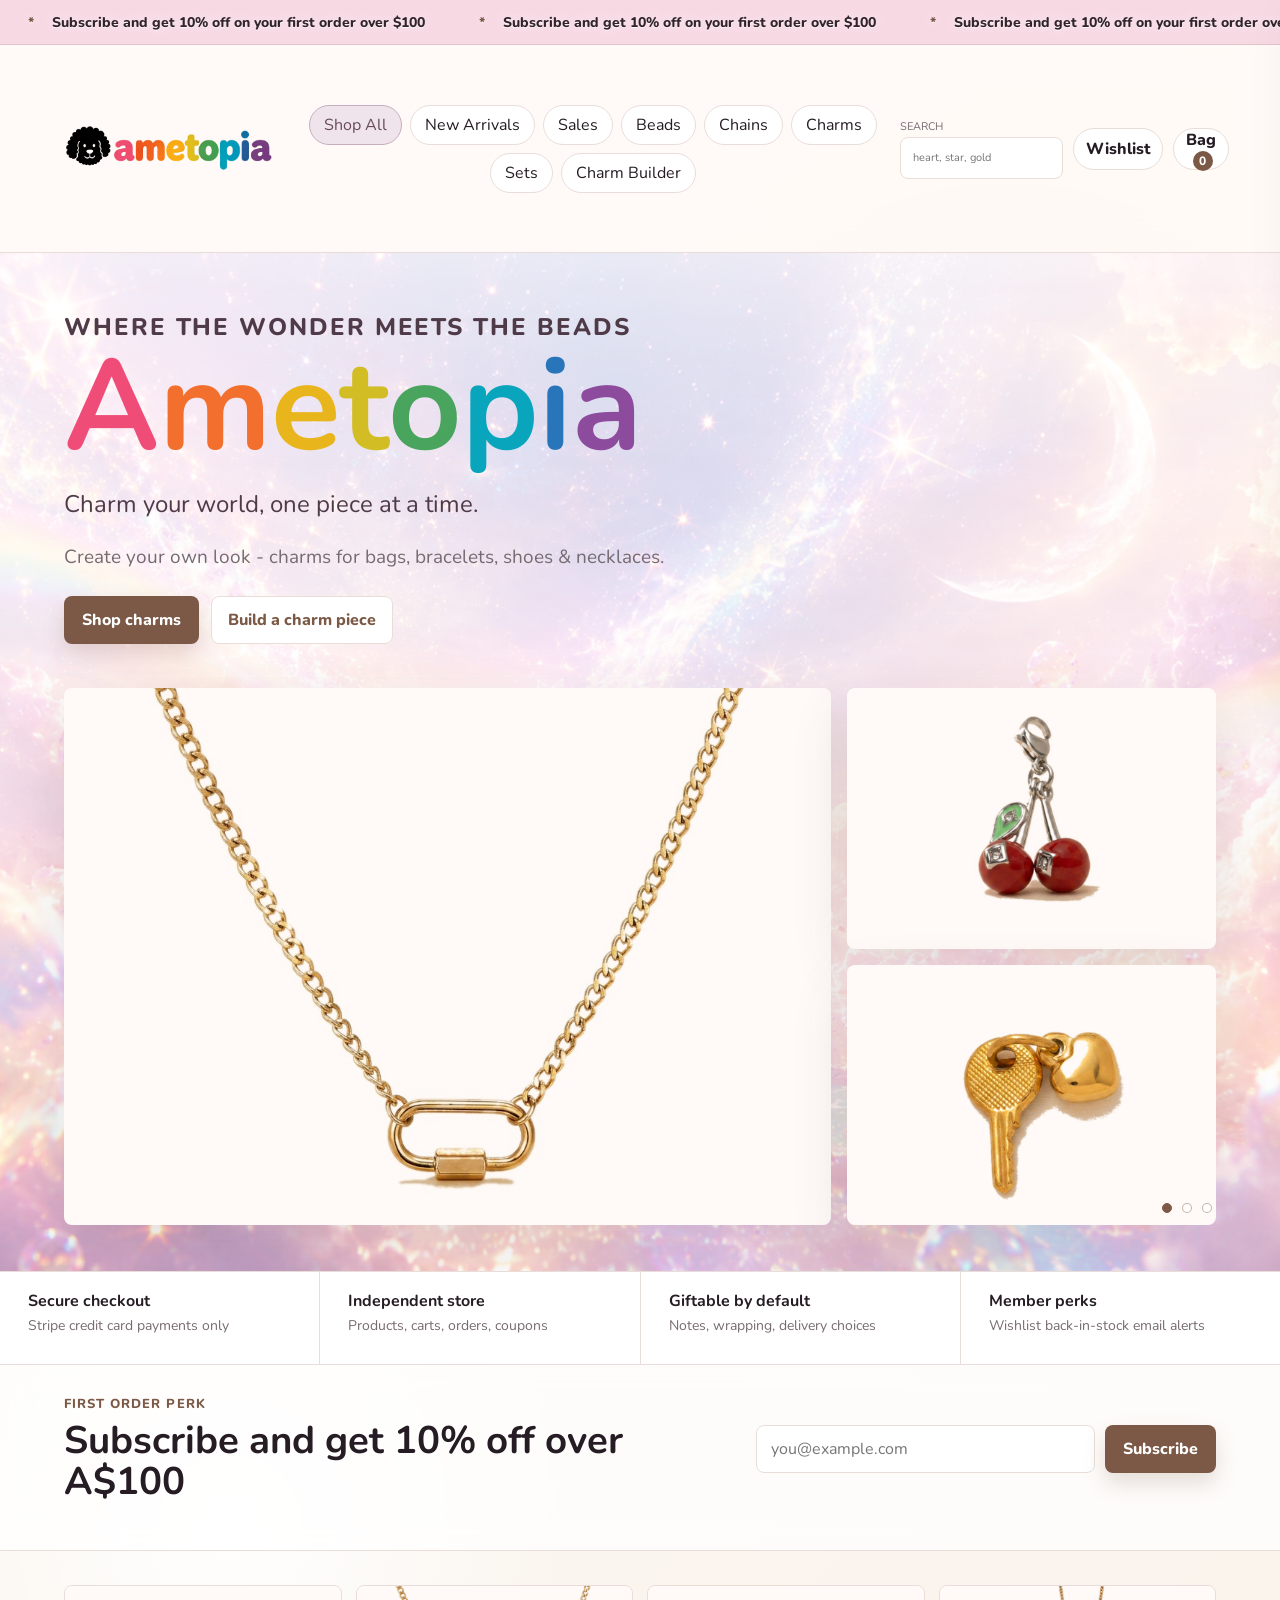
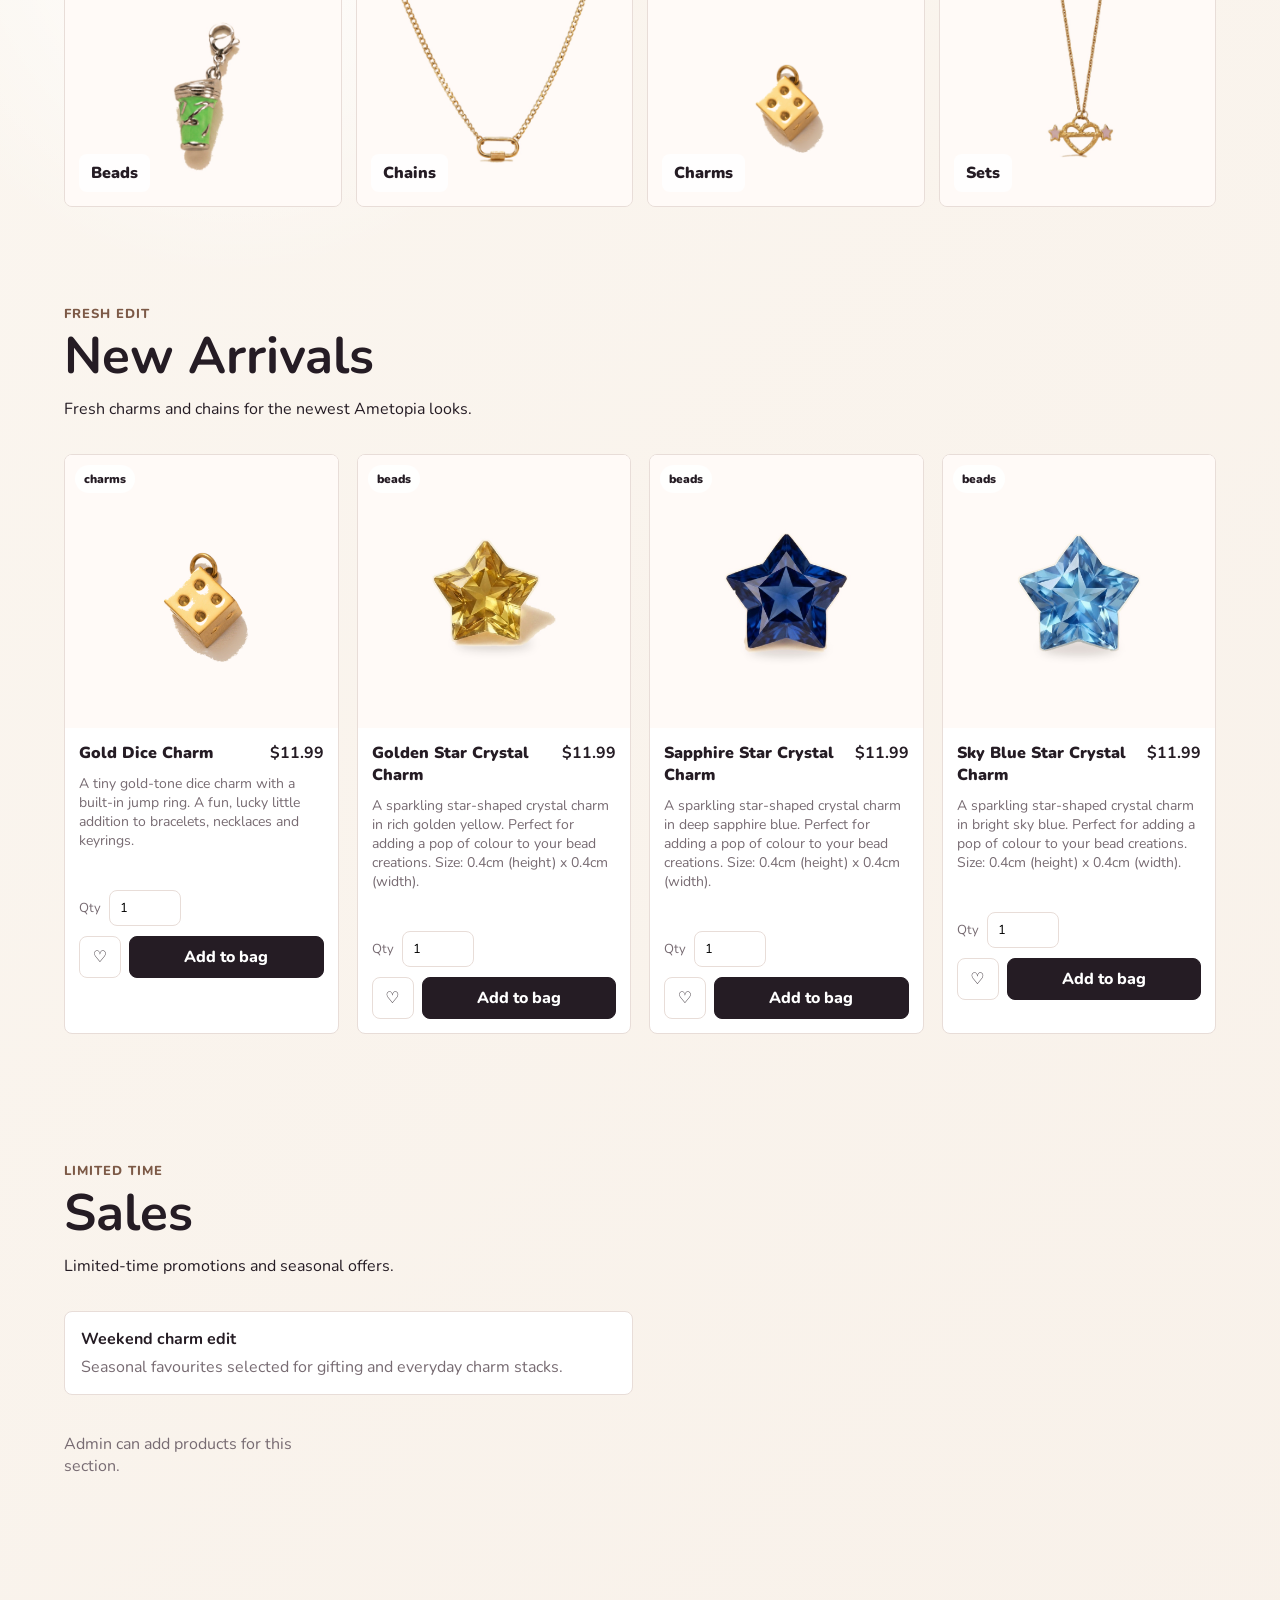
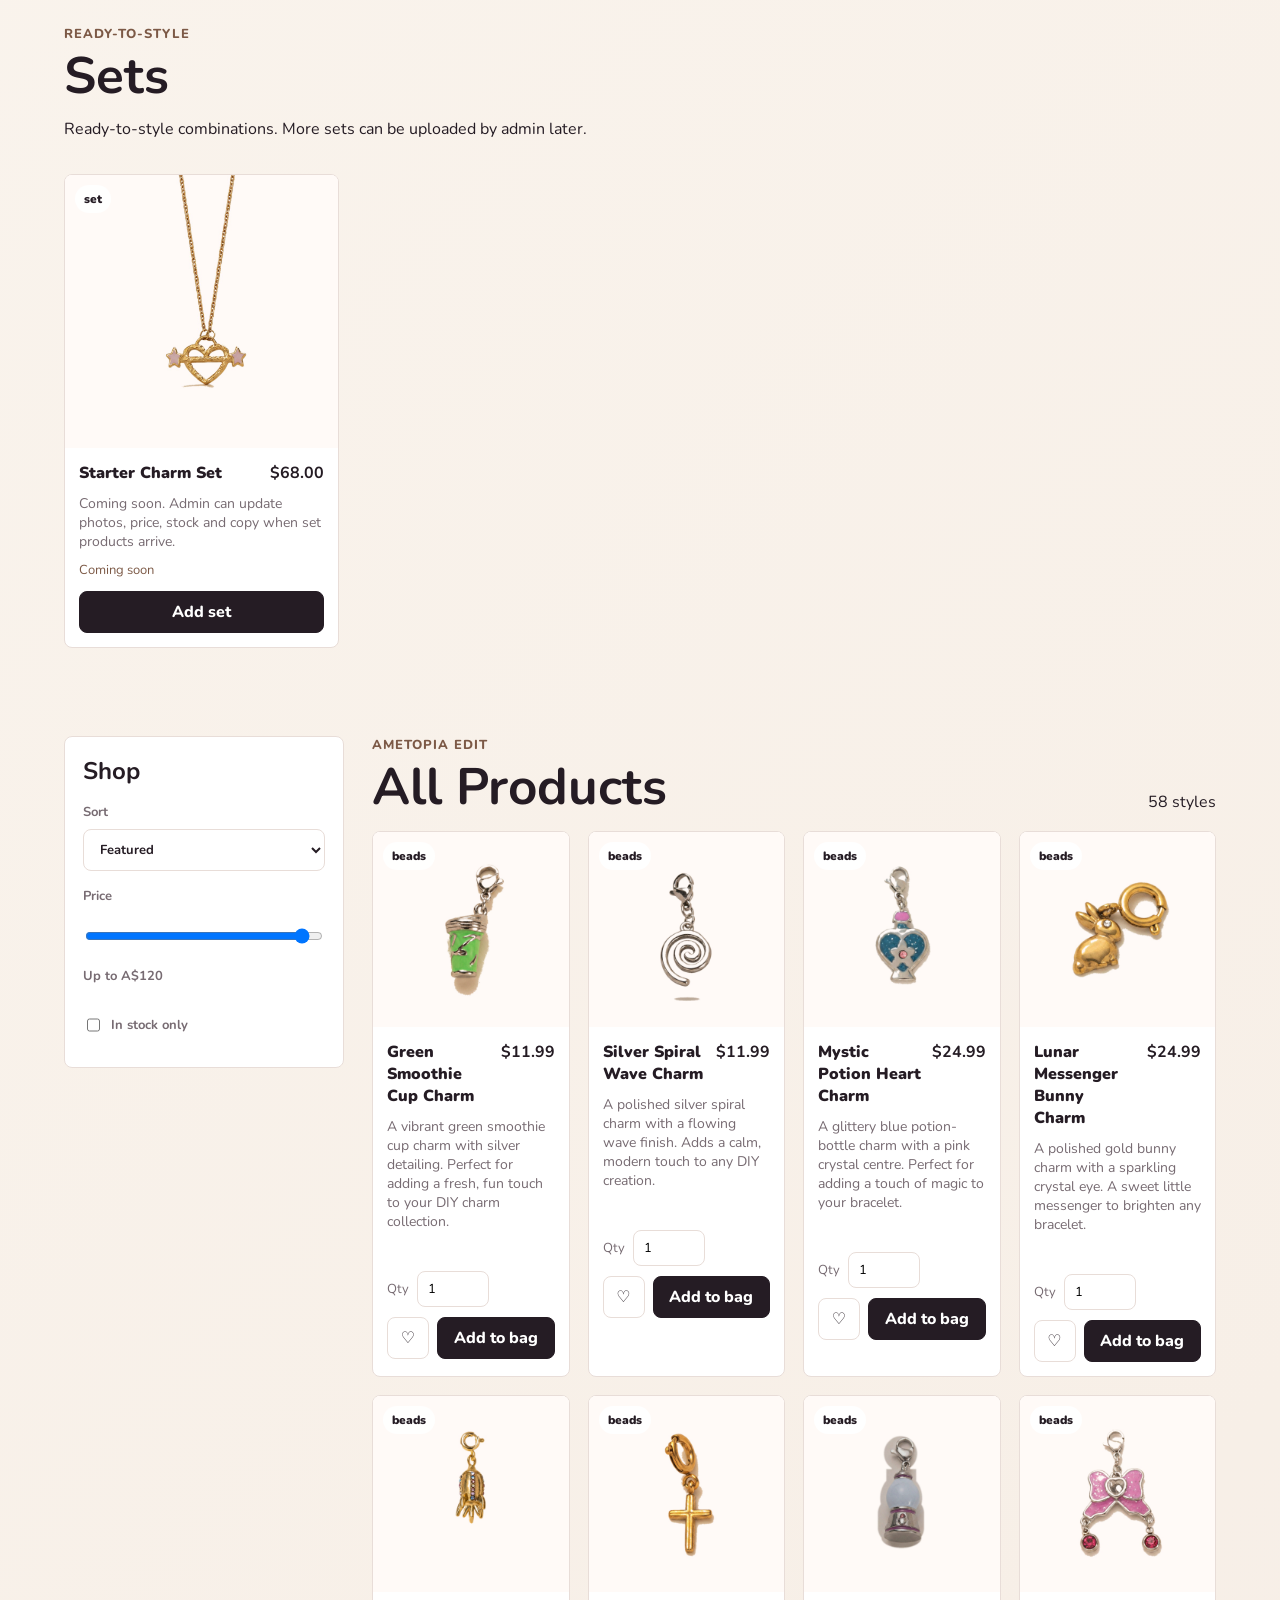
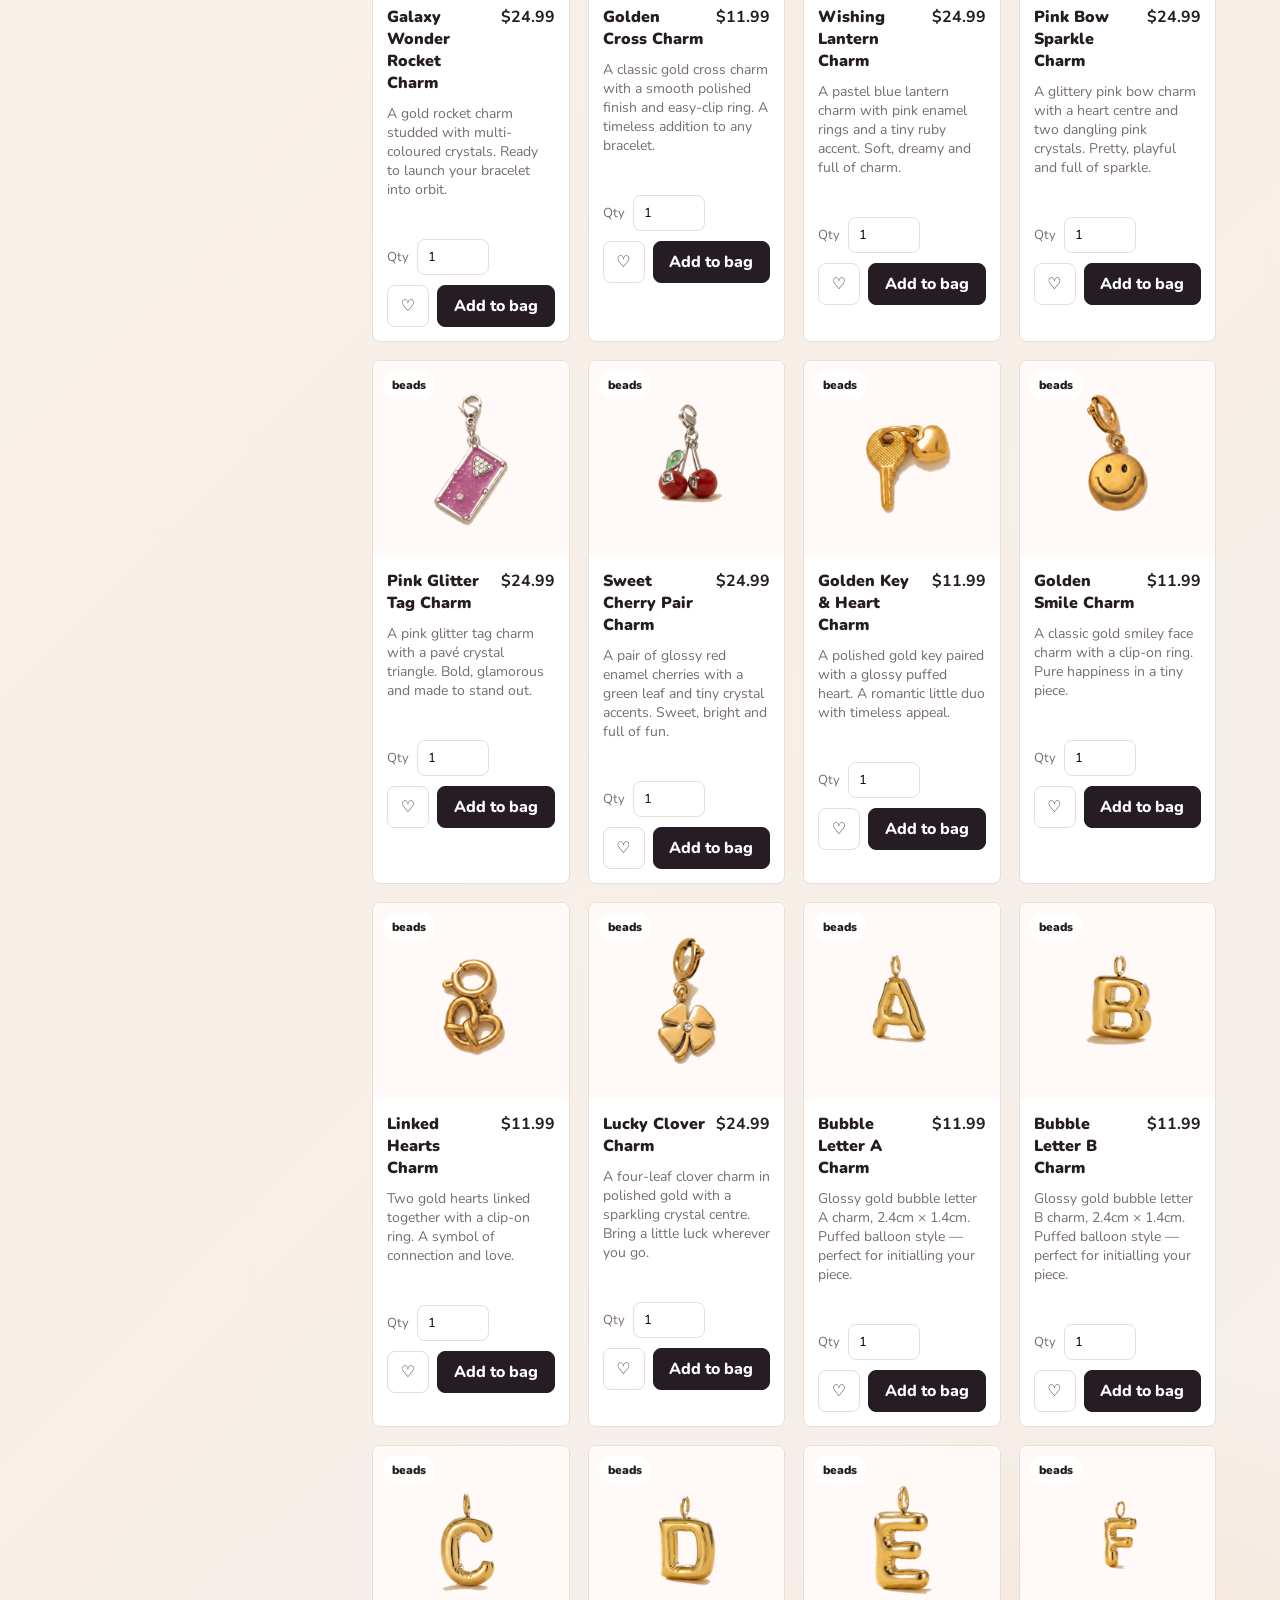
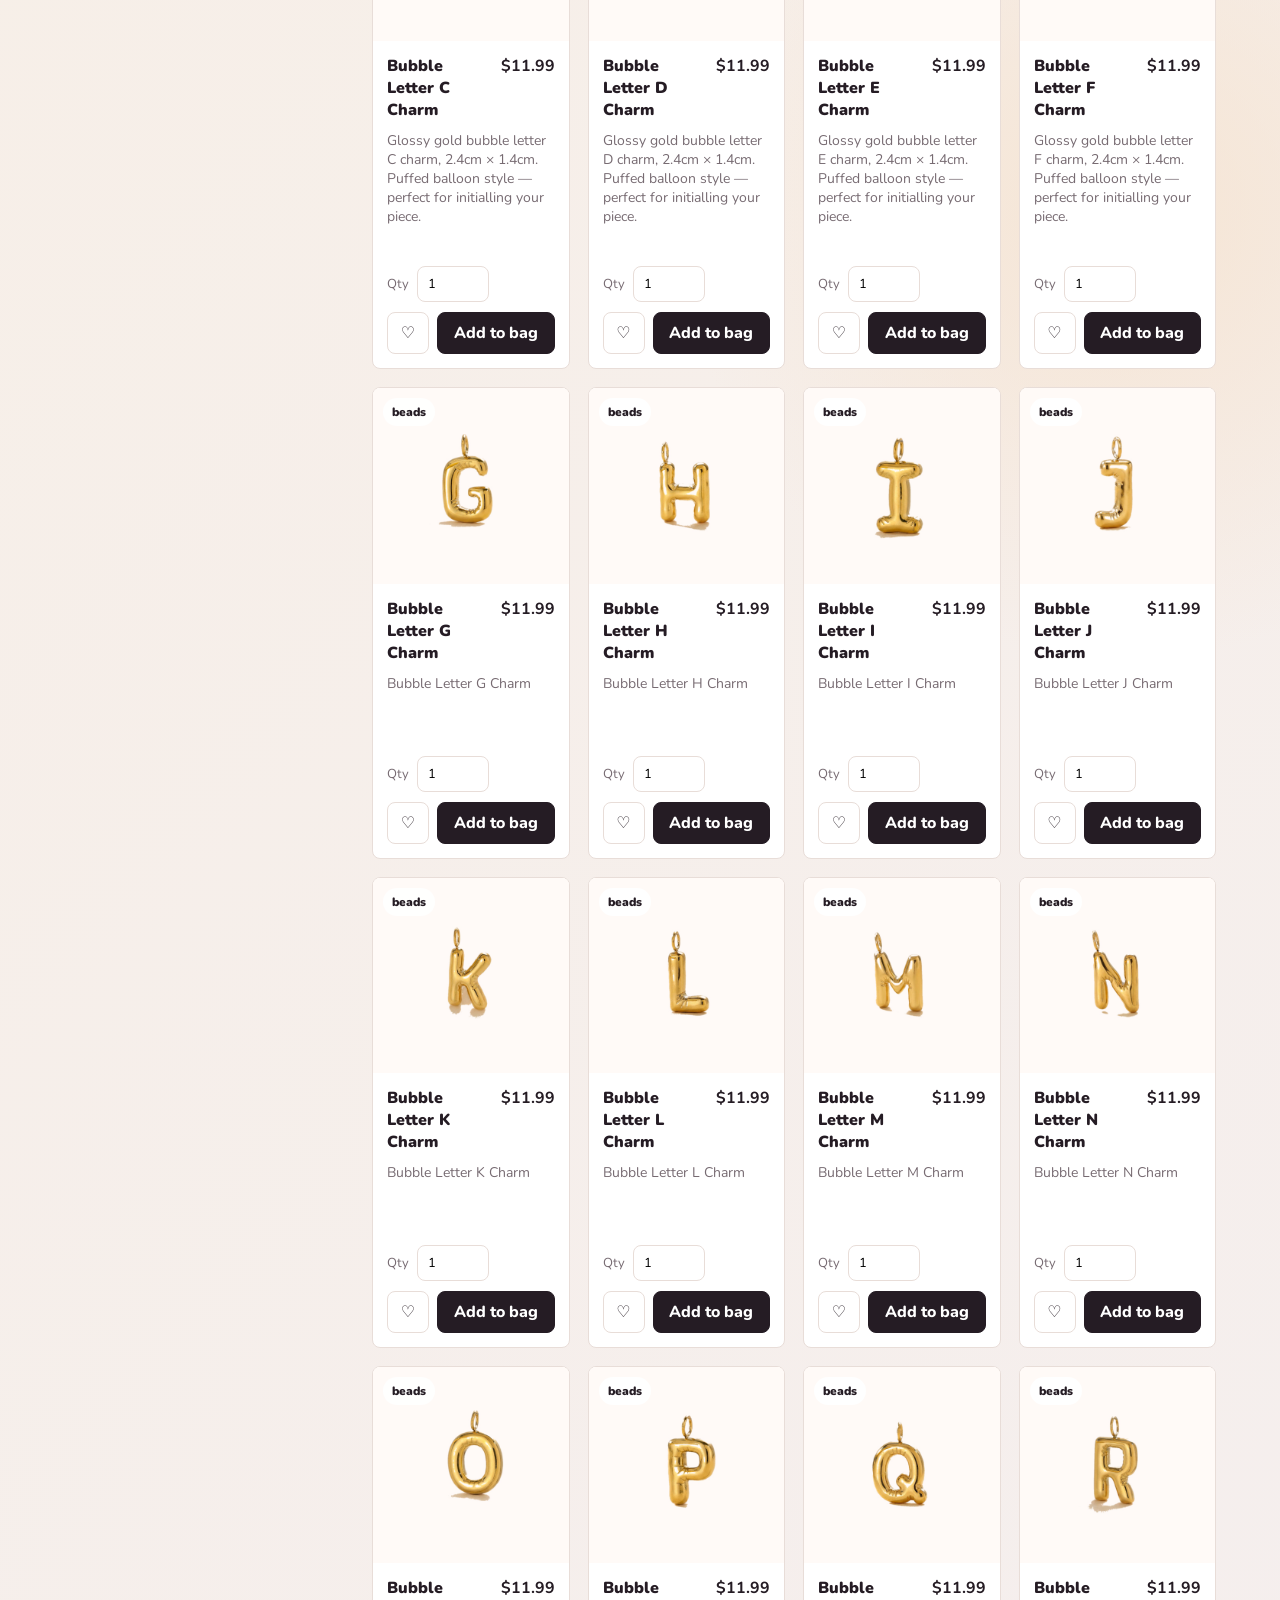
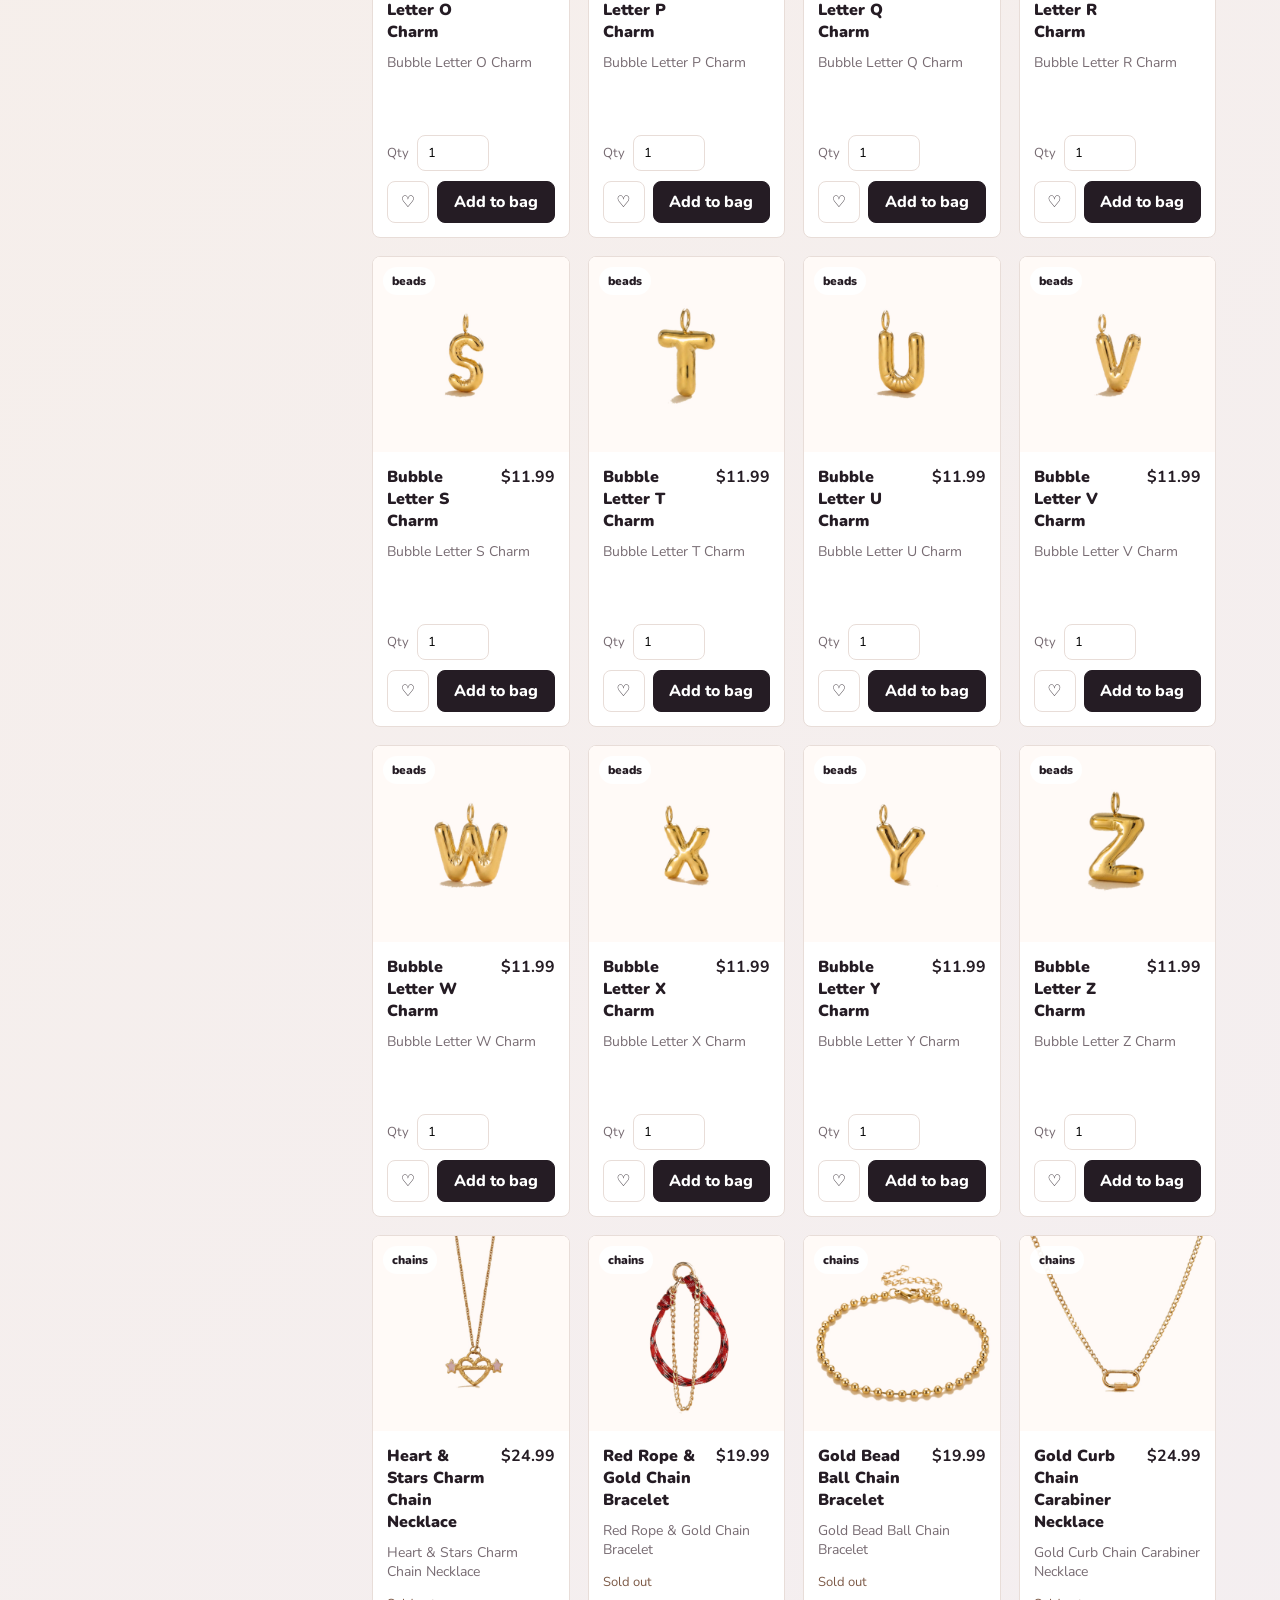
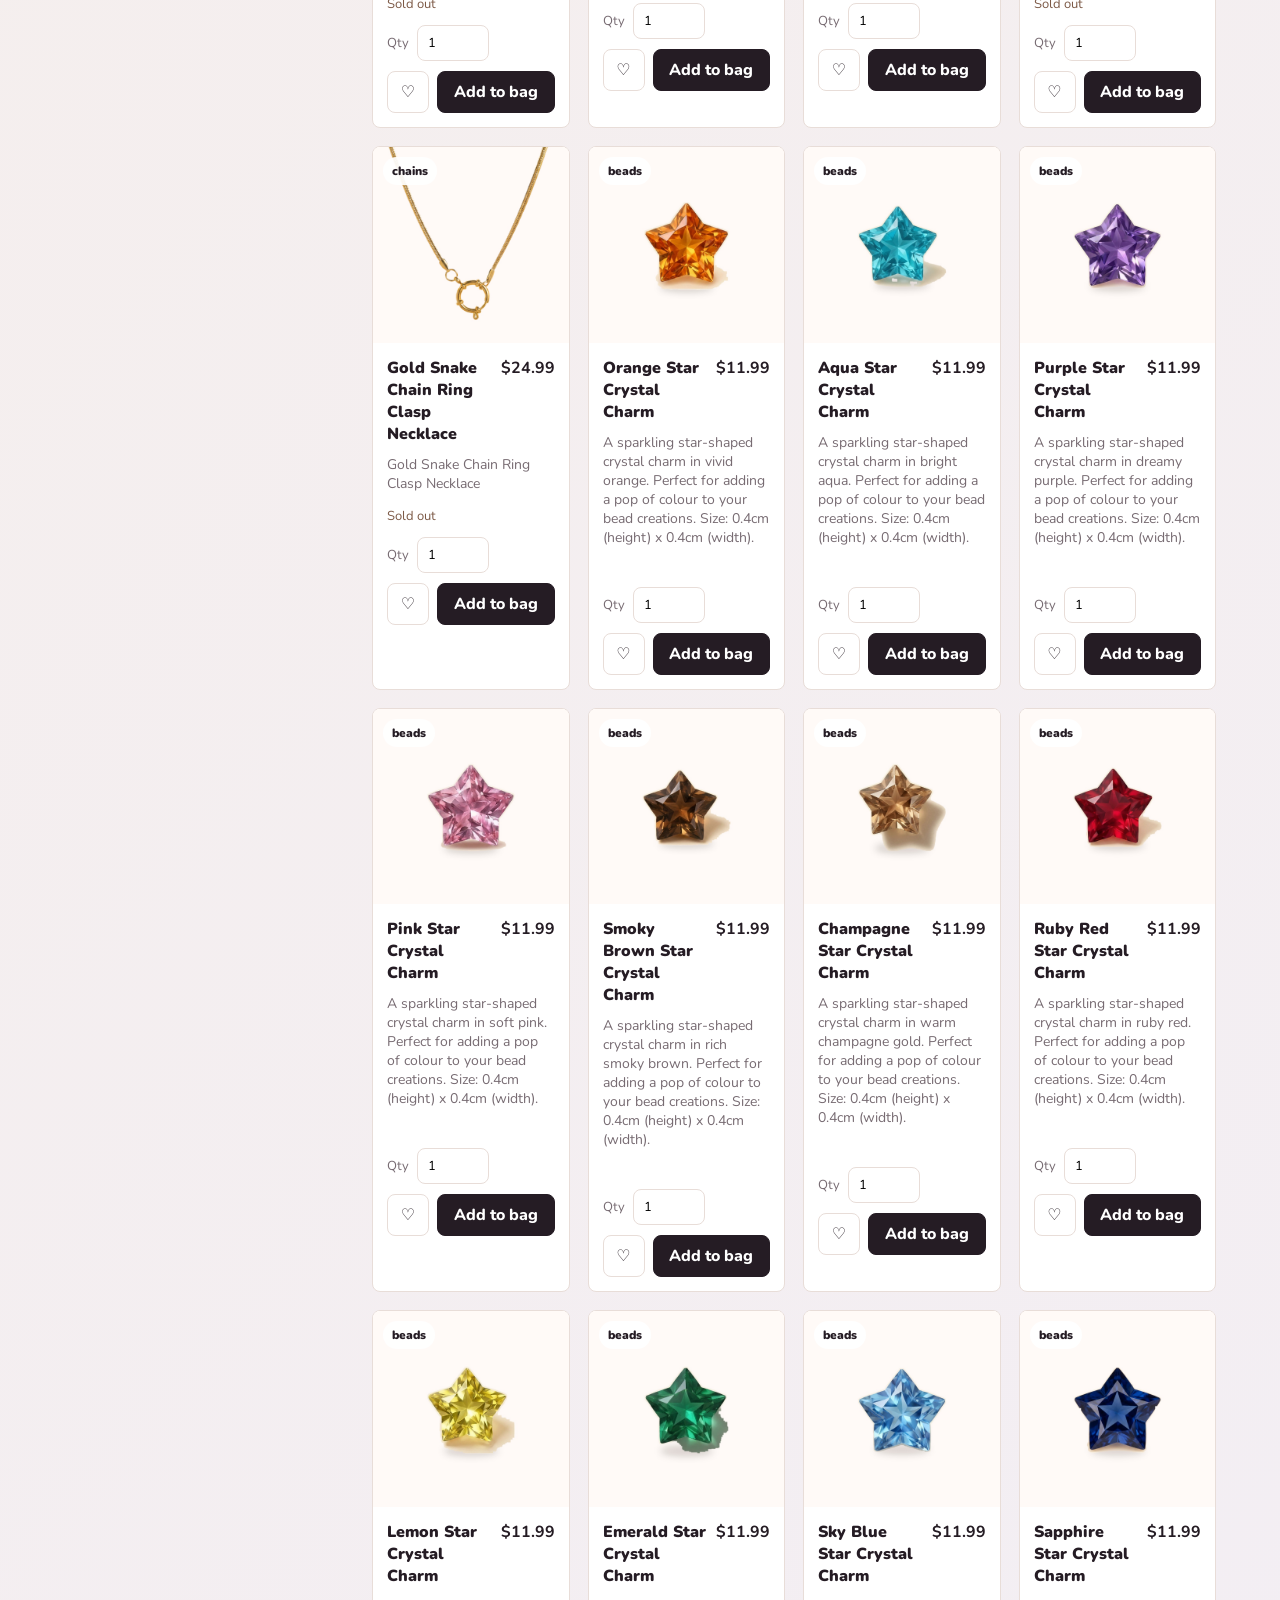
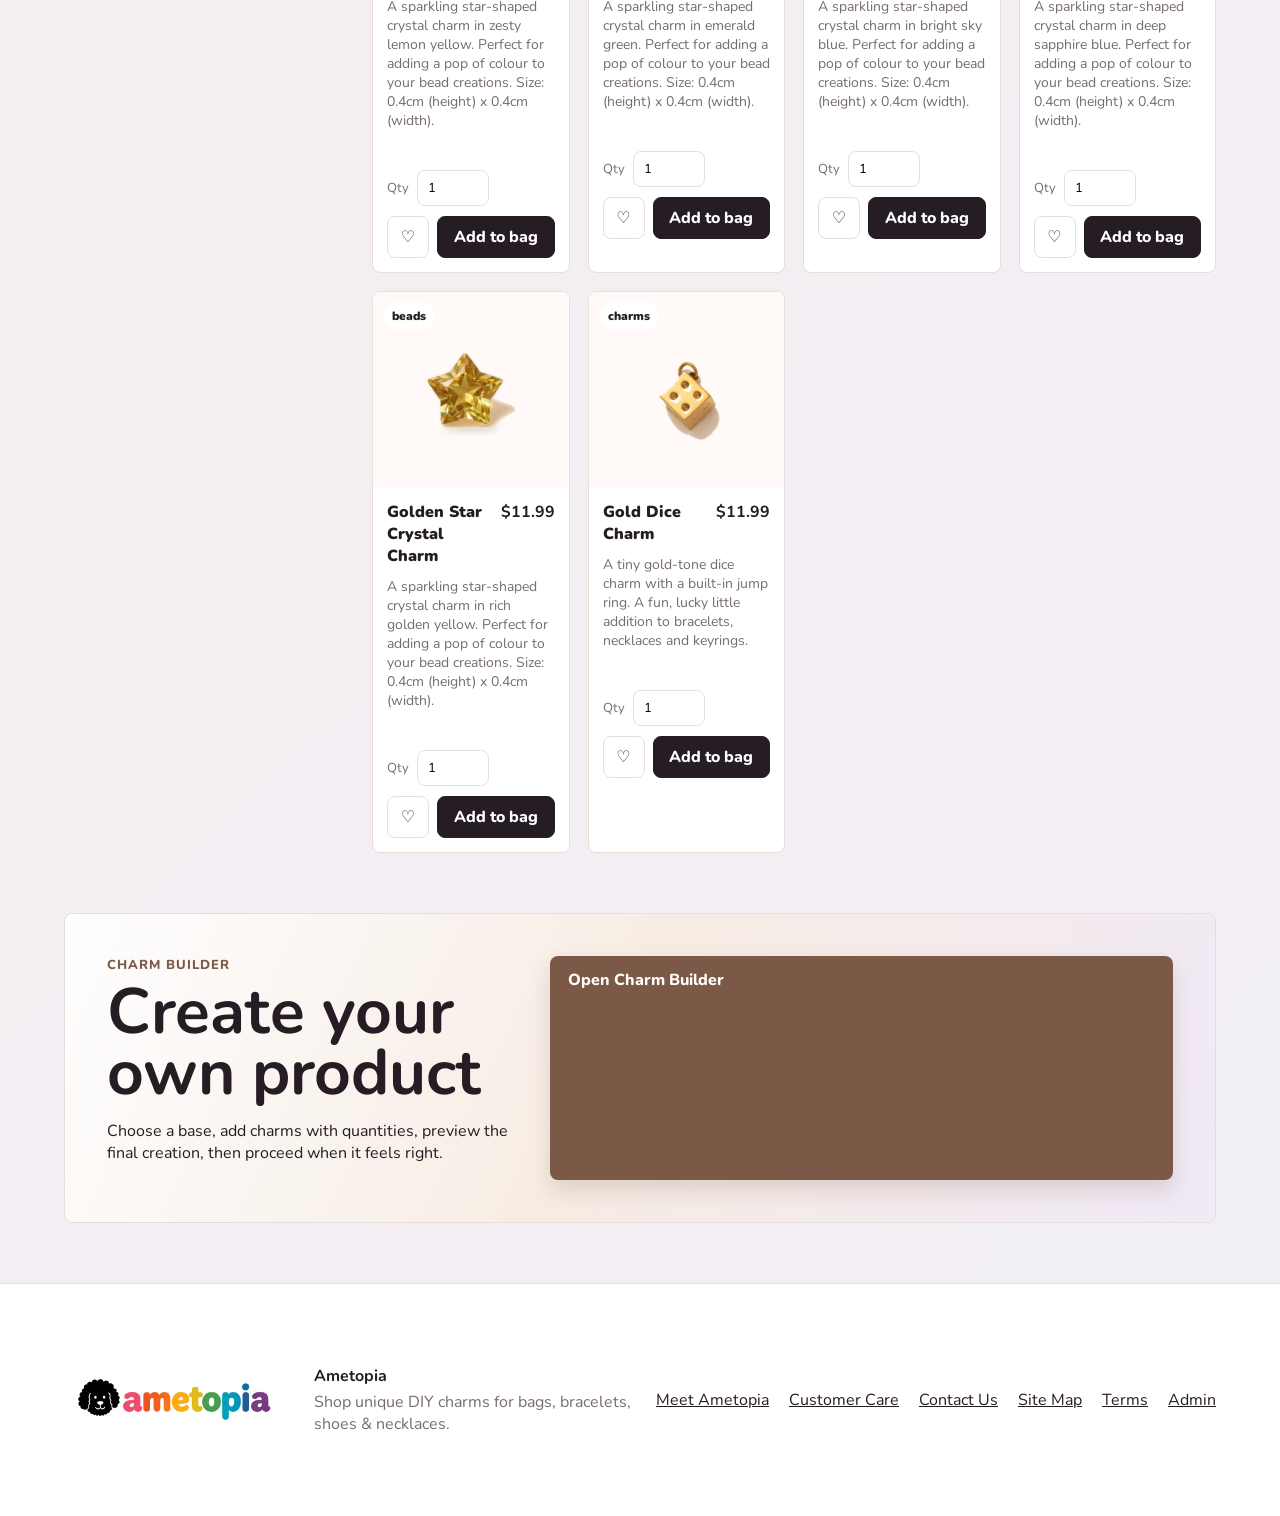
==== index.html @ 1df67c60 "Build Ametopia storefront" ====
<!doctype html>
<html lang="en">
  <head>
    <meta charset="utf-8">
    <meta name="viewport" content="width=device-width, initial-scale=1">
    <title>Ametopia | DIY Charms for Bags, Bracelets, Shoes & Necklaces</title>
    <meta name="description" content="Shop unique DIY charms for bags, bracelets, shoes & necklaces. Personalize your accessories with Ametopia's curated charm collection.">
    <link rel="stylesheet" href="styles.css">
  </head>
  <body>
    <div class="announcement" aria-label="Ametopia announcements">
      <div class="announcement-track">
        <span>Subscribe and get 10% off on your first order over $100</span>
        <span>Subscribe and get 10% off on your first order over $100</span>
        <span>Subscribe and get 10% off on your first order over $100</span>
        <span>Subscribe and get 10% off on your first order over $100</span>
      </div>
    </div>

    <header class="site-header">
      <a class="brand" href="#home" aria-label="Ametopia home">
        <img src="assets/ametopia-logo.png" alt="Ametopia">
      </a>
      <nav class="nav" aria-label="Main navigation">
        <button data-filter="all">Shop All</button>
        <a href="#newArrivalsSection">New Arrivals</a>
        <a href="#salesSection">Sales</a>
        <button data-filter="Beads">Beads</button>
        <button data-filter="Chains">Chains</button>
        <button data-filter="Charms">Charms</button>
        <a href="#setsSection">Sets</a>
        <a href="builder.html">Charm Builder</a>
      </nav>
      <div class="header-actions">
        <label class="search">
          <span>Search</span>
          <input id="searchInput" type="search" placeholder="heart, star, gold">
        </label>
        <button class="icon-button" id="accountButton" aria-label="Account">Wishlist</button>
        <button class="icon-button" id="cartButton" aria-label="Cart">Bag <span id="cartCount">0</span></button>
      </div>
    </header>

    <main id="home">
      <section class="hero">
        <div class="hero-copy">
          <p class="kicker">WHERE THE WONDER MEETS THE BEADS</p>
          <h1 class="rainbow-word" aria-label="Ametopia">
            <span>A</span><span>m</span><span>e</span><span>t</span><span>o</span><span>p</span><span>i</span><span>a</span>
          </h1>
          <p>Charm your world, one piece at a time.</p>
          <p class="hero-subcopy">Create your own look - charms for bags, bracelets, shoes & necklaces.</p>
          <div class="hero-actions">
          <a class="primary-link" href="#shop">Shop charms</a>
          <a class="secondary-link" href="builder.html">Build a charm piece</a>
          </div>
        </div>
        <div class="hero-gallery" aria-label="Featured Ametopia products">
          <img id="heroMainImage" class="hero-main" src="assets/products/uniform/gold-curb-chain-carabiner-necklace.jpg" alt="Gold Curb Chain Carabiner Necklace">
          <img id="heroSideImageOne" src="assets/products/uniform/sweet-cherry-pair-charm.jpg" alt="Sweet Cherry Pair Charm">
          <img id="heroSideImageTwo" src="assets/products/uniform/golden-key-heart-charm.jpg" alt="Golden Key & Heart Charm">
        </div>
        <div class="hero-dots" aria-label="Hero slides">
          <button class="active" type="button" data-hero-slide="0" aria-label="Slide 1"></button>
          <button type="button" data-hero-slide="1" aria-label="Slide 2"></button>
          <button type="button" data-hero-slide="2" aria-label="Slide 3"></button>
        </div>
      </section>

      <section class="service-strip" aria-label="Store promises">
        <div><strong>Secure checkout</strong><span>Stripe credit card payments only</span></div>
        <div><strong>Independent store</strong><span>Products, carts, orders, coupons</span></div>
        <div><strong>Giftable by default</strong><span>Notes, wrapping, delivery choices</span></div>
        <div><strong>Member perks</strong><span>Wishlist back-in-stock email alerts</span></div>
      </section>

      <section class="subscribe-band" id="subscribe">
        <div>
          <p class="kicker">First order perk</p>
          <h2>Subscribe and get 10% off over A$100</h2>
        </div>
        <form id="subscribeForm">
          <input type="email" name="email" placeholder="you@example.com" required>
          <button class="primary-button" type="submit">Subscribe</button>
        </form>
        <p id="subscribeMessage"></p>
      </section>

      <section class="category-band">
        <button data-filter="Beads"><img src="assets/products/uniform/green-smoothie-cup-charm.jpg" alt=""><span>Beads</span></button>
        <button data-filter="Chains"><img src="assets/products/uniform/gold-curb-chain-carabiner-necklace.jpg" alt=""><span>Chains</span></button>
        <button data-filter="Charms"><img src="assets/products/uniform/gold-dice-charm.jpg" alt=""><span>Charms</span></button>
        <a href="#setsSection"><img src="assets/products/uniform/heart-stars-charm-chain-necklace.jpg" alt=""><span>Sets</span></a>
      </section>

      <section class="featured-section" id="newArrivalsSection">
        <div class="section-heading">
          <div>
            <p class="kicker">Fresh edit</p>
            <h2>New Arrivals</h2>
            <p class="section-copy">Fresh charms and chains for the newest Ametopia looks.</p>
          </div>
        </div>
        <div class="product-grid" id="newArrivalsGrid"></div>
      </section>

      <section class="featured-section" id="salesSection">
        <div class="section-heading">
          <div>
            <p class="kicker">Limited time</p>
            <h2>Sales</h2>
            <p class="section-copy">Limited-time promotions and seasonal offers.</p>
          </div>
        </div>
        <div class="sale-promo-grid" id="salesPromoPanel"></div>
        <div class="product-grid" id="salesGrid"></div>
      </section>

      <section class="featured-section" id="setsSection">
        <div class="section-heading">
          <div>
            <p class="kicker">Ready-to-style</p>
            <h2 id="setsTitle">Sets</h2>
            <p class="section-copy" id="setsCopy">Ready-to-style combinations. More sets can be uploaded by admin later.</p>
          </div>
        </div>
        <div class="product-grid" id="setsGrid"></div>
      </section>

      <div id="customSections"></div>

      <section id="shop" class="shop-shell">
        <aside class="filters" aria-label="Product filters">
          <h2>Shop</h2>
          <label>Sort
            <select id="sortSelect">
              <option value="featured">Featured</option>
              <option value="new">Newest</option>
              <option value="low">Price: low to high</option>
              <option value="high">Price: high to low</option>
            </select>
          </label>
          <label>Price
            <input id="priceRange" type="range" min="20" max="120" value="120">
            <span id="priceLabel">Up to A$120</span>
          </label>
          <label class="check"><input id="inStockOnly" type="checkbox"> In stock only</label>
        </aside>
        <div class="product-area">
          <div class="section-heading">
            <div>
              <p class="kicker">Ametopia edit</p>
              <h2 id="collectionTitle">All Jewelry</h2>
            </div>
            <span id="resultCount"></span>
          </div>
          <div class="product-grid" id="productGrid"></div>
        </div>
      </section>

      <section id="custom" class="builder">
        <div>
          <p class="kicker">Charm builder</p>
          <h2>Create your own product</h2>
          <p>Choose a base, add charms with quantities, preview the final creation, then proceed when it feels right.</p>
        </div>
        <a class="primary-link builder-effect-link" href="builder.html" data-builder-effect>Open Charm Builder</a>
      </section>

    </main>

    <footer>
      <img src="assets/ametopia-logo.png" alt="Ametopia">
      <div>
        <strong>Ametopia</strong>
        <p>Shop unique DIY charms for bags, bracelets, shoes & necklaces.</p>
      </div>
      <a href="about.html">Meet Ametopia</a>
      <a href="customer-care.html">Customer Care</a>
      <a href="contact.html">Contact Us</a>
      <a href="sitemap.html">Site Map</a>
      <a href="terms.html">Terms</a>
      <a href="admin.html">Admin</a>
    </footer>

    <dialog id="productDialog"></dialog>
    <aside class="drawer" id="cartDrawer" aria-hidden="true">
      <div class="drawer-head">
        <h2>Your bag</h2>
        <button class="icon-button" id="closeCart" type="button" aria-label="Close cart">×</button>
      </div>
      <div id="cartItems"></div>
      <div class="cart-summary">
        <label>Promo code
          <input id="promoInput" placeholder="AME10">
        </label>
        <label>Post option
          <select data-delivery-select id="cartDeliverySelect"></select>
        </label>
        <div><span>Subtotal</span><strong id="subtotal">$0</strong></div>
        <div><span>Discount</span><strong id="discount">$0</strong></div>
        <div><span>Shipping</span><strong id="shipping">$0</strong></div>
        <div><span>Tax</span><strong id="tax">$0</strong></div>
        <div class="total"><span>Total</span><strong id="total">$0</strong></div>
        <button class="primary-button" id="checkoutButton">Checkout</button>
      </div>
    </aside>
    <div class="scrim" id="scrim"></div>

    <dialog id="checkoutDialog">
      <form method="dialog" id="checkoutForm" class="checkout">
        <button class="icon-button close-dialog" type="button" aria-label="Close">×</button>
        <h2>Checkout</h2>
        <div class="checkout-grid">
          <label>Email<input required type="email" name="email" placeholder="you@example.com"></label>
          <label>Name<input required name="name" placeholder="Ametopia Customer"></label>
          <label>Address<input required name="address" placeholder="Street, city, state"></label>
          <label>Post option<select name="delivery" data-delivery-select></select></label>
          <label>Payment provider<input name="paymentProvider" value="Stripe - credit card only" readonly></label>
          <label>Gift note<input name="note" placeholder="Optional"></label>
        </div>
        <p class="payment-note">Credit card payments are processed through Stripe. Ametopia does not offer PayPal.</p>
        <div class="card-fields">
          <label>Card number<input required name="cardNumber" inputmode="numeric" autocomplete="cc-number" maxlength="19" placeholder="4242 4242 4242 4242"></label>
          <label>Expiry<input required name="cardExpiry" autocomplete="cc-exp" placeholder="MM / YY"></label>
          <label>CVC<input required name="cardCvc" inputmode="numeric" autocomplete="cc-csc" maxlength="4" placeholder="123"></label>
        </div>
        <button class="primary-button" type="submit">Place order</button>
      </form>
    </dialog>

    <dialog id="accountDialog">
      <form method="dialog" id="accountForm" class="account-form">
        <button class="icon-button close-dialog" type="button" aria-label="Close">×</button>
        <h2>Ametopia account</h2>
        <label>Email<input required type="email" name="email" placeholder="you@example.com"></label>
        <label>Name<input required name="name" placeholder="Your name"></label>
        <button class="primary-button" type="submit">Save account</button>
        <div id="accountState"></div>
      </form>
    </dialog>

    <dialog id="imageZoomDialog" class="image-zoom-dialog"></dialog>

    <script src="products-data.js"></script>
    <script src="app.js"></script>
  </body>
</html>
---- styles.css ----
@import url("https://fonts.googleapis.com/css2?family=Nunito:wght@300;400;500;600;700;800&display=swap");

:root {
  color-scheme: light;
  --ink: #251c24;
  --muted: #776b72;
  --line: #e8ddd8;
  --rose: #b9868f;
  --mauve: #9f8aa8;
  --sage: #8f9d8a;
  --brown: #7c5946;
  --brown-light: #b68b72;
  --cream: #fbf4ea;
  --mist: #f3eef7;
  --paper: #fcf8f2;
  --photo-bg: #fffaf7;
  --white: #ffffff;
  --shadow: 0 18px 50px rgba(74, 56, 70, 0.13);
}

* { box-sizing: border-box; }
[hidden] { display: none !important; }
html { scroll-behavior: smooth; }
body {
  margin: 0;
  background:
    radial-gradient(circle at 18% 12%, rgba(255, 255, 255, 0.95), transparent 22rem),
    radial-gradient(circle at 78% 4%, rgba(221, 211, 232, 0.7), transparent 28rem),
    radial-gradient(circle at 88% 52%, rgba(245, 225, 204, 0.74), transparent 28rem),
    linear-gradient(135deg, #fcf8f2 0%, #f7efe7 42%, #f2eef6 100%);
  color: var(--ink);
  font-family: Nunito, ui-sans-serif, system-ui, -apple-system, BlinkMacSystemFont, "Segoe UI", sans-serif;
  letter-spacing: 0;
}
h1, h2, h3, h4, h5, h6, button, input, select { font-family: inherit; }
button, input, select, textarea { font: inherit; }
button, a { color: inherit; }
button { cursor: pointer; }
img { max-width: 100%; display: block; }

.announcement {
  position: relative;
  overflow: hidden;
  width: 100%;
  min-height: 44px;
  background: #f7d9e4;
  padding: 0;
  font-size: 14px;
  color: #33242c;
  border-bottom: 1px solid rgba(124, 89, 70, 0.16);
  isolation: isolate;
}
.announcement-track {
  position: relative;
  z-index: 1;
  display: flex;
  width: max-content;
  min-height: 44px;
  align-items: center;
  gap: 54px;
  padding-inline: 28px;
  font-weight: 800;
  white-space: nowrap;
  animation: announcement-slide 24s linear infinite;
  text-shadow:
    0 1px 0 rgba(255, 255, 255, 0.78),
    0 0 12px rgba(255, 255, 255, 0.7);
}
.announcement-track span::before {
  content: "*";
  margin-right: 18px;
  color: var(--brown);
}
@keyframes announcement-slide {
  from { transform: translateX(0); }
  to { transform: translateX(-50%); }
}

.site-header {
  position: sticky;
  top: 0;
  z-index: 20;
  display: grid;
  grid-template-columns: 235px 1fr auto;
  gap: 22px;
  align-items: center;
  min-height: 82px;
  padding: 12px clamp(16px, 4vw, 56px);
  background: rgba(255, 250, 247, 0.94);
  border-bottom: 1px solid var(--line);
  backdrop-filter: blur(18px);
}
.brand img { width: 260px; height: auto; object-fit: contain; object-position: left center; }
.nav { display: flex; justify-content: center; gap: 8px; flex-wrap: wrap; }
.nav button,
.nav a,
.category-band button,
.category-band a,
.secondary-button,
.secondary-link {
  border: 1px solid var(--line);
  background: white;
  color: var(--ink);
  text-decoration: none;
}
.nav button,
.nav a {
  min-height: 40px;
  padding: 0 14px;
  border-radius: 999px;
  display: inline-flex;
  align-items: center;
}
.nav button.active { background: #efe4ec; border-color: #c7adbd; color: #694a5d; }
.header-actions { display: flex; align-items: center; gap: 10px; }
.search {
  display: grid;
  gap: 3px;
  font-size: 11px;
  text-transform: uppercase;
  color: var(--muted);
}
.search input, select, .filters input, .builder-form input, .builder-form select, .checkout input, .checkout select, .account-form input, .ops-panel input, .ops-panel textarea {
  min-height: 42px;
  border: 1px solid var(--line);
  border-radius: 8px;
  padding: 0 12px;
  background: white;
  color: var(--ink);
}
.icon-button {
  min-width: 42px;
  height: 42px;
  border: 1px solid var(--line);
  border-radius: 999px;
  background: white;
  display: inline-grid;
  place-items: center;
  padding: 0 12px;
  font-weight: 800;
}
.icon-button span {
  display: inline-grid;
  place-items: center;
  min-width: 20px;
  height: 20px;
  margin-left: 4px;
  border-radius: 50%;
  background: var(--brown);
  color: white;
  font-size: 12px;
}

.hero {
  min-height: calc(100vh - 120px);
  display: grid;
  grid-template-columns: 1fr;
  grid-template-rows: auto minmax(280px, 1fr);
  gap: clamp(24px, 4vw, 44px);
  align-items: start;
  padding: clamp(34px, 5vw, 58px) clamp(16px, 5vw, 72px) clamp(28px, 4vw, 46px);
  background: url("assets/hero-dream-cosmos.png") center / cover no-repeat;
  position: relative;
  overflow: hidden;
}
.hero::before {
  content: "";
  position: absolute;
  inset: 0;
  z-index: 0;
  background: url("assets/hero-dream-cosmos.png") center / cover no-repeat;
  opacity: 1;
}
.hero::after {
  content: "";
  position: absolute;
  inset: 0;
  z-index: 1;
  background:
    linear-gradient(180deg, rgba(255, 255, 255, 0.82) 0%, rgba(255, 255, 255, 0.42) 42%, rgba(255, 255, 255, 0.06) 100%),
    linear-gradient(0deg, rgba(255, 246, 250, 0.12), rgba(255, 246, 250, 0.12));
  pointer-events: none;
}
.hero-copy {
  position: relative;
  z-index: 2;
  max-width: 980px;
}
.hero h1 {
  margin: 2px 0 14px;
  font-size: clamp(58px, 10vw, 142px);
  line-height: 0.88;
}
.rainbow-word span:nth-child(1) { color: #ef4d78; }
.rainbow-word span:nth-child(2) { color: #f36f2d; }
.rainbow-word span:nth-child(3) { color: #e9b51d; }
.rainbow-word span:nth-child(4) { color: #d3bd25; }
.rainbow-word span:nth-child(5) { color: #49a45e; }
.rainbow-word span:nth-child(6) { color: #09a5bd; }
.rainbow-word span:nth-child(7) { color: #2875ba; }
.rainbow-word span:nth-child(8) { color: #8d4b9e; }
.hero p { max-width: 600px; font-size: clamp(18px, 2vw, 24px); color: #4f3b48; }
.hero-subcopy {
  margin-top: 8px;
  font-size: clamp(16px, 1.5vw, 19px) !important;
  color: var(--muted) !important;
}
.kicker {
  margin: 0 0 8px;
  color: #7c5946;
  font-size: 13px;
  font-weight: 800;
  letter-spacing: 0.08em;
  text-transform: uppercase;
}
.hero-actions { display: flex; gap: 12px; flex-wrap: wrap; margin-top: 26px; }
.primary-link, .primary-button {
  border: 0;
  border-radius: 8px;
  padding: 13px 18px;
  color: white;
  text-decoration: none;
  font-weight: 800;
  background: var(--brown);
  box-shadow: 0 10px 22px rgba(124, 89, 70, 0.2);
}
.secondary-link, .secondary-button {
  border-radius: 8px;
  padding: 12px 16px;
  text-decoration: none;
  font-weight: 800;
  color: var(--brown);
}
.hero-gallery {
  position: relative;
  z-index: 2;
  width: min(100%, 1180px);
  height: clamp(300px, 42vw, 560px);
  margin: 0 auto;
  display: grid;
  grid-template-columns: minmax(0, 1.35fr) minmax(220px, 0.65fr);
  grid-template-rows: 1fr 1fr;
  gap: clamp(10px, 1.3vw, 16px);
  align-items: stretch;
  padding: 0;
}
.hero-gallery img {
  width: 100%;
  height: 100%;
  min-height: 0;
  object-fit: cover;
  object-position: center;
  background: var(--photo-bg);
  border-radius: 8px;
  box-shadow: 0 20px 54px rgba(89, 61, 74, 0.16);
  transition: opacity 220ms ease, transform 220ms ease;
}
.hero-gallery .hero-main { grid-row: span 2; min-height: 100%; }
.hero-dots {
  position: absolute;
  z-index: 3;
  right: max(clamp(18px, 4vw, 56px), calc((100vw - 1180px) / 2 + 18px));
  bottom: clamp(36px, 5vw, 58px);
  display: flex;
  gap: 10px;
}
.hero-dots button {
  width: 10px;
  height: 10px;
  padding: 0;
  border: 1px solid rgba(124, 89, 70, 0.45);
  border-radius: 50%;
  background: rgba(255, 255, 255, 0.75);
}
.hero-dots button.active {
  background: var(--brown);
  border-color: var(--brown);
}

.service-strip {
  display: grid;
  grid-template-columns: repeat(4, 1fr);
  gap: 1px;
  background: var(--line);
  border-block: 1px solid var(--line);
}
.service-strip div {
  min-height: 92px;
  padding: 18px clamp(14px, 3vw, 28px);
  background: white;
}
.service-strip strong, .service-strip span { display: block; }
.service-strip span { margin-top: 4px; color: var(--muted); font-size: 14px; }

.subscribe-band {
  display: grid;
  grid-template-columns: 1fr minmax(280px, 460px);
  gap: 18px;
  align-items: center;
  padding: 30px clamp(16px, 5vw, 72px);
  background: rgba(255, 255, 255, 0.72);
  border-bottom: 1px solid var(--line);
  backdrop-filter: blur(14px);
}
.subscribe-band h2 {
  margin: 0;
  font-size: clamp(26px, 3vw, 42px);
  line-height: 1.05;
}
.subscribe-band form {
  display: grid;
  grid-template-columns: 1fr auto;
  gap: 10px;
}
.subscribe-band input {
  min-height: 46px;
  border: 1px solid var(--line);
  border-radius: 8px;
  padding: 0 14px;
  background: white;
}
#subscribeMessage {
  grid-column: 1 / -1;
  margin: 0;
  color: var(--brown);
  font-weight: 800;
}

.category-band {
  display: grid;
  grid-template-columns: repeat(4, 1fr);
  gap: 14px;
  padding: 34px clamp(16px, 5vw, 72px);
}
.category-band button,
.category-band a {
  position: relative;
  overflow: hidden;
  min-height: 220px;
  border-radius: 8px;
  padding: 0;
  display: block;
}
.category-band img { width: 100%; height: 220px; object-fit: contain; background: var(--photo-bg); }
.category-band span {
  position: absolute;
  left: 14px;
  bottom: 14px;
  padding: 8px 12px;
  border-radius: 8px;
  background: rgba(255,255,255,0.9);
  font-weight: 900;
}

.shop-shell {
  display: grid;
  grid-template-columns: 280px 1fr;
  gap: 28px;
  padding: 24px clamp(16px, 5vw, 72px) 60px;
}
.filters {
  align-self: start;
  position: sticky;
  top: 112px;
  display: grid;
  gap: 16px;
  padding: 18px;
  background: white;
  border: 1px solid var(--line);
  border-radius: 8px;
}
.filters h2 { margin: 0; }
.filters label, .builder-form label, .checkout label, .account-form label, .ops-panel label {
  display: grid;
  gap: 8px;
  color: var(--muted);
  font-size: 13px;
  font-weight: 700;
}
.filters .check {
  display: flex;
  align-items: center;
}
.swatches { display: flex; flex-wrap: wrap; gap: 8px; }
.swatch {
  width: 30px;
  height: 30px;
  border: 2px solid white;
  outline: 1px solid var(--line);
  border-radius: 50%;
}
.swatch.active { outline: 3px solid #222; }
.section-heading {
  display: flex;
  justify-content: space-between;
  align-items: end;
  gap: 16px;
  margin-bottom: 18px;
}
.section-heading h2 { margin: 0; font-size: clamp(30px, 4vw, 54px); line-height: 1; }
.product-grid {
  display: grid;
  grid-template-columns: repeat(4, minmax(0, 1fr));
  gap: 18px;
}
.featured-section,
.builder-page {
  padding: clamp(34px, 5vw, 68px) clamp(16px, 5vw, 72px);
}
.sale-promo-grid {
  display: grid;
  grid-template-columns: repeat(2, minmax(0, 1fr));
  gap: 14px;
  margin-bottom: 18px;
}
.sale-promo-grid article {
  border: 1px solid var(--line);
  border-radius: 8px;
  padding: 16px;
  background: white;
}
.sale-promo-grid p {
  margin: 6px 0 0;
  color: var(--muted);
}
.product-card {
  min-width: 0;
  background: white;
  border: 1px solid var(--line);
  border-radius: 8px;
  overflow: hidden;
}
.product-card figure { margin: 0; position: relative; background: var(--photo-bg); }
.product-image-button,
.product-title-button,
.zoom-trigger {
  width: 100%;
  border: 0;
  padding: 0;
  background: transparent;
  color: inherit;
  text-align: left;
}
.product-image-button {
  position: relative;
  display: block;
  background: var(--photo-bg);
}
.product-card img { width: 100%; aspect-ratio: 1; object-fit: contain; background: var(--photo-bg); }
.badge {
  position: absolute;
  top: 10px;
  left: 10px;
  padding: 6px 9px;
  border-radius: 999px;
  background: rgba(255, 255, 255, 0.92);
  font-size: 12px;
  font-weight: 900;
}
.card-body { display: grid; gap: 10px; padding: 14px; }
.product-title { display: flex; justify-content: space-between; gap: 10px; font-weight: 900; }
.price-stack {
  display: grid;
  justify-items: end;
  gap: 2px;
}
.price-stack s {
  color: var(--muted);
  font-size: 12px;
  font-weight: 700;
}
.product-meta { color: var(--muted); font-size: 14px; min-height: 42px; }
.rating { color: #7c5946; font-size: 13px; min-height: 20px; }
.purchase-row label {
  display: inline-flex;
  align-items: center;
  gap: 8px;
  color: var(--muted);
  font-size: 13px;
}
.purchase-row input,
.modal-grid input {
  width: 72px;
  min-height: 36px;
  border: 1px solid var(--line);
  border-radius: 8px;
  padding: 0 10px;
}
.card-actions { display: grid; grid-template-columns: 42px 1fr; gap: 8px; }
.card-actions.one-action { grid-template-columns: 1fr; }
.quick-view, .add-cart {
  min-height: 42px;
  border-radius: 8px;
  border: 1px solid var(--line);
  background: white;
  font-weight: 800;
}
.add-cart { background: var(--ink); color: white; border-color: var(--ink); }
.quick-view.saved { background: #efe4ec; border-color: #c7adbd; color: #694a5d; }

.builder, .admin {
  margin: 0 clamp(16px, 5vw, 72px) 60px;
  padding: clamp(22px, 4vw, 42px);
  border-radius: 8px;
  background: white;
  border: 1px solid var(--line);
}
.builder {
  display: grid;
  grid-template-columns: 0.8fr 1.2fr;
  gap: 28px;
  background: linear-gradient(115deg, rgba(255,255,255,0.92), rgba(247,236,226,0.92) 48%, rgba(240,233,247,0.96));
}
.builder h2 { margin: 0 0 10px; font-size: clamp(34px, 5vw, 70px); line-height: 0.95; }
.builder-form {
  display: grid;
  grid-template-columns: repeat(4, minmax(0, 1fr));
  gap: 14px;
  align-items: end;
}

.ops-grid {
  display: grid;
  grid-template-columns: 1.3fr 1fr 0.8fr 0.9fr;
  gap: 14px;
}
.admin-ops-grid {
  grid-template-columns: repeat(3, minmax(280px, 1fr));
  align-items: start;
}
.admin-kpi-grid {
  display: grid;
  grid-template-columns: repeat(5, minmax(0, 1fr));
  gap: 12px;
  margin-bottom: 14px;
}
.admin-kpi-grid div {
  display: grid;
  gap: 6px;
  padding: 14px;
  border: 1px solid var(--line);
  border-radius: 8px;
  background: white;
}
.admin-kpi-grid strong { font-size: 22px; }
.admin-kpi-grid span { color: var(--muted); font-size: 13px; }
.ops-panel {
  min-height: 170px;
  border: 1px solid var(--line);
  border-radius: 8px;
  padding: 14px;
  background: #fffdfb;
}
.ops-panel h3 { margin: 0 0 12px; }
.admin-row, .cart-row, .order-row {
  display: grid;
  grid-template-columns: 1fr auto;
  gap: 10px;
  align-items: center;
  padding: 10px 0;
  border-top: 1px solid var(--line);
}
.admin-row input { width: 82px; }
.admin-ops-grid .admin-row {
  grid-template-columns: minmax(0, 1fr) auto auto;
}
.admin-ops-grid .order-row {
  grid-template-columns: minmax(0, 1fr) auto;
}
.ops-panel label {
  margin-top: 10px;
}
.ops-panel textarea {
  width: 100%;
  min-height: 96px;
  padding: 10px 12px;
  resize: vertical;
  font: inherit;
}
.ops-panel select {
  min-height: 42px;
  border: 1px solid var(--line);
  border-radius: 8px;
  padding: 0 12px;
  background: white;
}
.admin-actions {
  display: grid;
  gap: 8px;
  justify-items: end;
}
.admin-actions button,
.ops-panel button {
  min-height: 34px;
  border: 1px solid var(--line);
  border-radius: 8px;
  padding: 0 10px;
  background: white;
  color: var(--brown);
  font-weight: 800;
}
.wide-panel {
  grid-column: span 2;
}
.admin-edit-card {
  display: grid;
  gap: 10px;
  padding: 12px 0;
  border-top: 1px solid var(--line);
}
.admin-card-head {
  display: flex;
  justify-content: space-between;
  gap: 10px;
  align-items: center;
}
.admin-edit-grid {
  display: grid;
  grid-template-columns: repeat(3, minmax(0, 1fr));
  gap: 10px;
}
.admin-edit-card textarea {
  min-height: 78px;
}
.admin-data-tools {
  display: grid;
  grid-template-columns: minmax(0, 1fr) 170px;
  gap: 10px;
  margin-bottom: 12px;
}
.admin-split {
  display: grid;
  grid-template-columns: minmax(260px, 0.9fr) minmax(320px, 1.1fr);
  gap: 14px;
  align-items: start;
}
.admin-compact-list {
  max-height: 620px;
  overflow: auto;
  border: 1px solid var(--line);
  border-radius: 8px;
  background: white;
}
.admin-list-row {
  width: 100%;
  display: grid;
  grid-template-columns: minmax(0, 1fr) 70px 94px;
  gap: 10px;
  align-items: center;
  min-height: 58px;
  padding: 10px 12px;
  border: 0;
  border-bottom: 1px solid var(--line);
  background: white;
  color: var(--ink);
  text-align: left;
}
.admin-list-row.active {
  background: #fff4ef;
  outline: 2px solid rgba(124, 89, 70, 0.22);
  outline-offset: -2px;
}
.admin-list-row small {
  display: block;
  color: var(--muted);
  margin-top: 3px;
  overflow: hidden;
  text-overflow: ellipsis;
  white-space: nowrap;
}
.admin-editor-panel {
  display: grid;
  gap: 10px;
  border: 1px solid var(--line);
  border-radius: 8px;
  padding: 14px;
  background: white;
}
.admin-editor-image {
  width: 100%;
  max-height: 180px;
  object-fit: contain;
  border-radius: 8px;
  background: var(--photo-bg);
}

footer {
  display: grid;
  grid-template-columns: 230px minmax(220px, 1fr) repeat(6, auto);
  gap: 20px;
  align-items: center;
  padding: 30px clamp(16px, 5vw, 72px);
  border-top: 1px solid var(--line);
  background: white;
}
footer img { width: 220px; height: auto; }
footer p { margin: 4px 0 0; color: var(--muted); }

.terms-panel {
  padding: clamp(34px, 5vw, 64px) clamp(16px, 5vw, 72px);
  background: rgba(255, 255, 255, 0.72);
  border-top: 1px solid var(--line);
}
.terms-panel .section-heading { margin-bottom: 18px; }
.terms-grid {
  display: grid;
  grid-template-columns: repeat(3, minmax(0, 1fr));
  gap: 16px;
}
.terms-grid article {
  background: white;
  border: 1px solid var(--line);
  border-radius: 8px;
  padding: 18px;
}
.terms-grid h3 { margin: 0 0 8px; }
.terms-grid p { margin: 0; color: var(--muted); line-height: 1.55; }
.legal-note {
  margin-top: 18px;
  color: var(--muted);
  line-height: 1.6;
}

.drawer {
  position: fixed;
  inset: 0 0 0 auto;
  z-index: 50;
  width: min(460px, 100vw);
  display: grid;
  grid-template-rows: auto 1fr auto;
  background: white;
  transform: translateX(105%);
  transition: transform 180ms ease;
  box-shadow: var(--shadow);
}
.drawer.open { transform: translateX(0); }
.drawer-head {
  display: flex;
  justify-content: space-between;
  align-items: center;
  padding: 18px;
  border-bottom: 1px solid var(--line);
}
#cartItems { overflow: auto; padding: 8px 18px; }
.cart-row { grid-template-columns: 72px 1fr auto; }
.cart-row img { width: 64px; height: 64px; object-fit: contain; border-radius: 8px; background: var(--photo-bg); }
.qty { display: flex; align-items: center; gap: 8px; }
.qty button { width: 28px; height: 28px; border-radius: 50%; border: 1px solid var(--line); background: white; }
.cart-summary {
  display: grid;
  gap: 12px;
  padding: 18px;
  border-top: 1px solid var(--line);
}
.cart-summary div { display: flex; justify-content: space-between; }
.total { font-size: 22px; }
.scrim {
  position: fixed;
  inset: 0;
  z-index: 40;
  background: rgba(31, 23, 34, 0.28);
  opacity: 0;
  pointer-events: none;
  transition: opacity 180ms ease;
}
.scrim.open { opacity: 1; pointer-events: auto; }

dialog {
  border: 1px solid var(--line);
  border-radius: 8px;
  box-shadow: var(--shadow);
  width: min(760px, calc(100vw - 28px));
}
.image-zoom-dialog {
  width: min(980px, calc(100vw - 28px));
}
.image-zoom-dialog img {
  width: 100%;
  max-height: 82vh;
  object-fit: contain;
  background: var(--photo-bg);
}
dialog::backdrop { background: rgba(31, 23, 34, 0.28); }
.checkout, .account-form, .product-modal { display: grid; gap: 18px; padding: 10px; }
.payment-note {
  margin: -4px 0 0;
  color: var(--muted);
  font-size: 13px;
  line-height: 1.5;
}
.card-fields {
  display: grid;
  grid-template-columns: 1fr 0.55fr 0.45fr;
  gap: 14px;
}
.checkout-grid {
  display: grid;
  grid-template-columns: repeat(2, minmax(0, 1fr));
  gap: 14px;
}
.close-dialog { justify-self: end; }
.modal-grid { display: grid; grid-template-columns: 0.9fr 1.1fr; gap: 18px; }
.modal-grid img { border-radius: 8px; background: var(--photo-bg); }
.modal-product-image {
  width: 100%;
  aspect-ratio: 1;
  object-fit: contain;
}
.empty { padding: 20px 0; color: var(--muted); }

.builder-layout {
  display: grid;
  grid-template-columns: minmax(0, 1.2fr) minmax(320px, 0.8fr);
  gap: 22px;
  align-items: start;
}
.builder-choice-grid {
  display: grid;
  grid-template-columns: repeat(3, minmax(0, 1fr));
  gap: 14px;
  margin: 14px 0 28px;
}
.builder-choice {
  display: grid;
  gap: 8px;
  border: 1px solid var(--line);
  border-radius: 8px;
  padding: 12px;
  background: white;
  color: var(--ink);
  text-align: left;
}
.builder-choice.active { outline: 2px solid var(--brown); }
.builder-choice img {
  width: 100%;
  aspect-ratio: 1;
  object-fit: contain;
  background: var(--photo-bg);
}
.builder-preview {
  position: sticky;
  top: 18px;
  display: grid;
  gap: 16px;
  border: 1px solid var(--line);
  border-radius: 8px;
  padding: 16px;
  background: white;
}
.creation-canvas {
  position: relative;
  min-height: 360px;
  display: grid;
  place-items: center;
  overflow: hidden;
  border-radius: 8px;
  background: var(--photo-bg);
}
.creation-base {
  width: 78%;
  max-height: 280px;
  object-fit: contain;
}
.creation-charms {
  position: absolute;
  left: 12%;
  right: 12%;
  top: 43%;
  display: flex;
  justify-content: center;
  gap: 8px;
  flex-wrap: wrap;
}
.creation-charms img {
  width: 54px;
  height: 54px;
  object-fit: contain;
  border-radius: 50%;
  background: rgba(255, 250, 247, 0.82);
  box-shadow: 0 8px 18px rgba(74, 56, 70, 0.14);
}
.creation-item {
  position: relative;
  display: inline-grid;
  padding-top: 14px;
}
.creation-item::before {
  content: "";
  position: absolute;
  top: 0;
  left: 50%;
  width: 10px;
  height: 18px;
  border: 2px solid rgba(128, 91, 70, 0.45);
  border-bottom: 0;
  border-radius: 999px 999px 0 0;
  transform: translateX(-50%);
}
.creation-item button {
  position: absolute;
  top: -7px;
  right: -7px;
  width: 22px;
  height: 22px;
  border: 1px solid var(--line);
  border-radius: 50%;
  background: white;
  color: var(--brown);
  font-weight: 900;
  line-height: 1;
}
.builder-actions {
  display: flex;
  flex-wrap: wrap;
  gap: 10px;
  margin-top: 14px;
}
.builder-effect-link {
  position: relative;
  overflow: visible;
}
.click-particle {
  position: fixed;
  z-index: 9999;
  pointer-events: none;
  color: #9a5a8d;
  font-size: 22px;
  font-weight: 900;
  animation: click-pop 880ms ease-out forwards;
}
.click-particle.magic { color: #a36bc0; text-shadow: 0 0 12px rgba(255, 235, 167, 0.9); }
.click-particle.hearts { color: #e55b83; }
.click-particle.paws { color: #7c5946; }
@keyframes click-pop {
  0% { opacity: 0; transform: translate(-50%, -50%) scale(0.45); }
  20% { opacity: 1; }
  100% { opacity: 0; transform: translate(calc(-50% + var(--x)), calc(-50% + var(--y))) scale(1.25) rotate(18deg); }
}

.admin-body {
  min-height: 100vh;
}
.admin-login {
  min-height: 100vh;
  display: grid;
  place-items: center;
  padding: 24px;
}
.admin-login form {
  width: min(430px, 100%);
  display: grid;
  gap: 16px;
  padding: 28px;
  border: 1px solid var(--line);
  border-radius: 8px;
  background: rgba(255, 255, 255, 0.86);
  box-shadow: var(--shadow);
  backdrop-filter: blur(18px);
}
.admin-login img {
  width: 190px;
}
.admin-login h1 {
  margin: 0;
  font-size: 38px;
}
.admin-login label {
  display: grid;
  gap: 8px;
  color: var(--muted);
  font-size: 13px;
  font-weight: 800;
}
.admin-hint {
  margin: 0;
  color: var(--muted);
  font-size: 13px;
}
.admin-dashboard {
  min-height: 100vh;
}
.admin-topbar {
  display: grid;
  grid-template-columns: 190px minmax(180px, 0.7fr) minmax(340px, 1.3fr) auto;
  gap: 18px;
  align-items: center;
  padding: 18px clamp(16px, 5vw, 72px);
  background: rgba(255, 255, 255, 0.78);
  border-bottom: 1px solid var(--line);
  backdrop-filter: blur(18px);
}
.admin-section-nav { justify-content: flex-start; }
.admin-topbar h1 {
  margin: 0;
  font-size: 30px;
}

@media (max-width: 1080px) {
  .site-header { grid-template-columns: 1fr; }
  .admin-topbar { grid-template-columns: 1fr; }
  .nav { justify-content: flex-start; overflow-x: auto; flex-wrap: nowrap; padding-bottom: 3px; }
  .header-actions { justify-content: space-between; }
  .search { flex: 1; }
  .product-grid { grid-template-columns: repeat(3, minmax(0, 1fr)); }
  .ops-grid, .service-strip { grid-template-columns: repeat(2, 1fr); }
  .admin-ops-grid { grid-template-columns: repeat(2, minmax(280px, 1fr)); }
  .admin-kpi-grid { grid-template-columns: repeat(3, 1fr); }
  .builder-layout { grid-template-columns: 1fr; }
  .builder-choice-grid { grid-template-columns: repeat(2, minmax(0, 1fr)); }
  .builder, .builder-form { grid-template-columns: 1fr 1fr; }
}

@media (max-width: 760px) {
  .hero, .shop-shell, .builder, footer, .modal-grid { grid-template-columns: 1fr; }
  .hero {
    min-height: auto;
    align-items: start;
    padding-top: 46px;
  }
  .hero::after {
    background:
      linear-gradient(180deg, rgba(255, 255, 255, 0.9) 0%, rgba(255, 255, 255, 0.65) 48%, rgba(255, 255, 255, 0.14) 100%),
      linear-gradient(0deg, rgba(255, 250, 247, 0.2), rgba(255, 250, 247, 0.2));
  }
  .hero-gallery {
    width: 100%;
    height: 390px;
    grid-template-columns: 1fr 1fr;
  }
  .hero-gallery .hero-main { min-height: 100%; }
  .category-band, .product-grid, .service-strip, .ops-grid, .checkout-grid, .terms-grid { grid-template-columns: 1fr 1fr; }
  .admin-ops-grid, .admin-kpi-grid { grid-template-columns: 1fr; }
  .wide-panel { grid-column: span 1; }
  .admin-edit-grid { grid-template-columns: 1fr; }
  .admin-split, .admin-data-tools { grid-template-columns: 1fr; }
  .filters { position: static; }
  .builder-form { grid-template-columns: 1fr; }
  footer { text-align: left; }
  .card-fields { grid-template-columns: 1fr; }
}

@media (max-width: 520px) {
  .header-actions { display: grid; grid-template-columns: 1fr auto auto; width: 100%; }
  .category-band, .product-grid, .service-strip, .ops-grid, .checkout-grid, .terms-grid { grid-template-columns: 1fr; }
  .brand img { width: 220px; }
  .builder-choice-grid { grid-template-columns: 1fr; }
  .hero-gallery {
    height: 330px;
    grid-template-columns: 1fr 1fr;
  }
  .hero-gallery .hero-main { grid-row: span 2; }
}
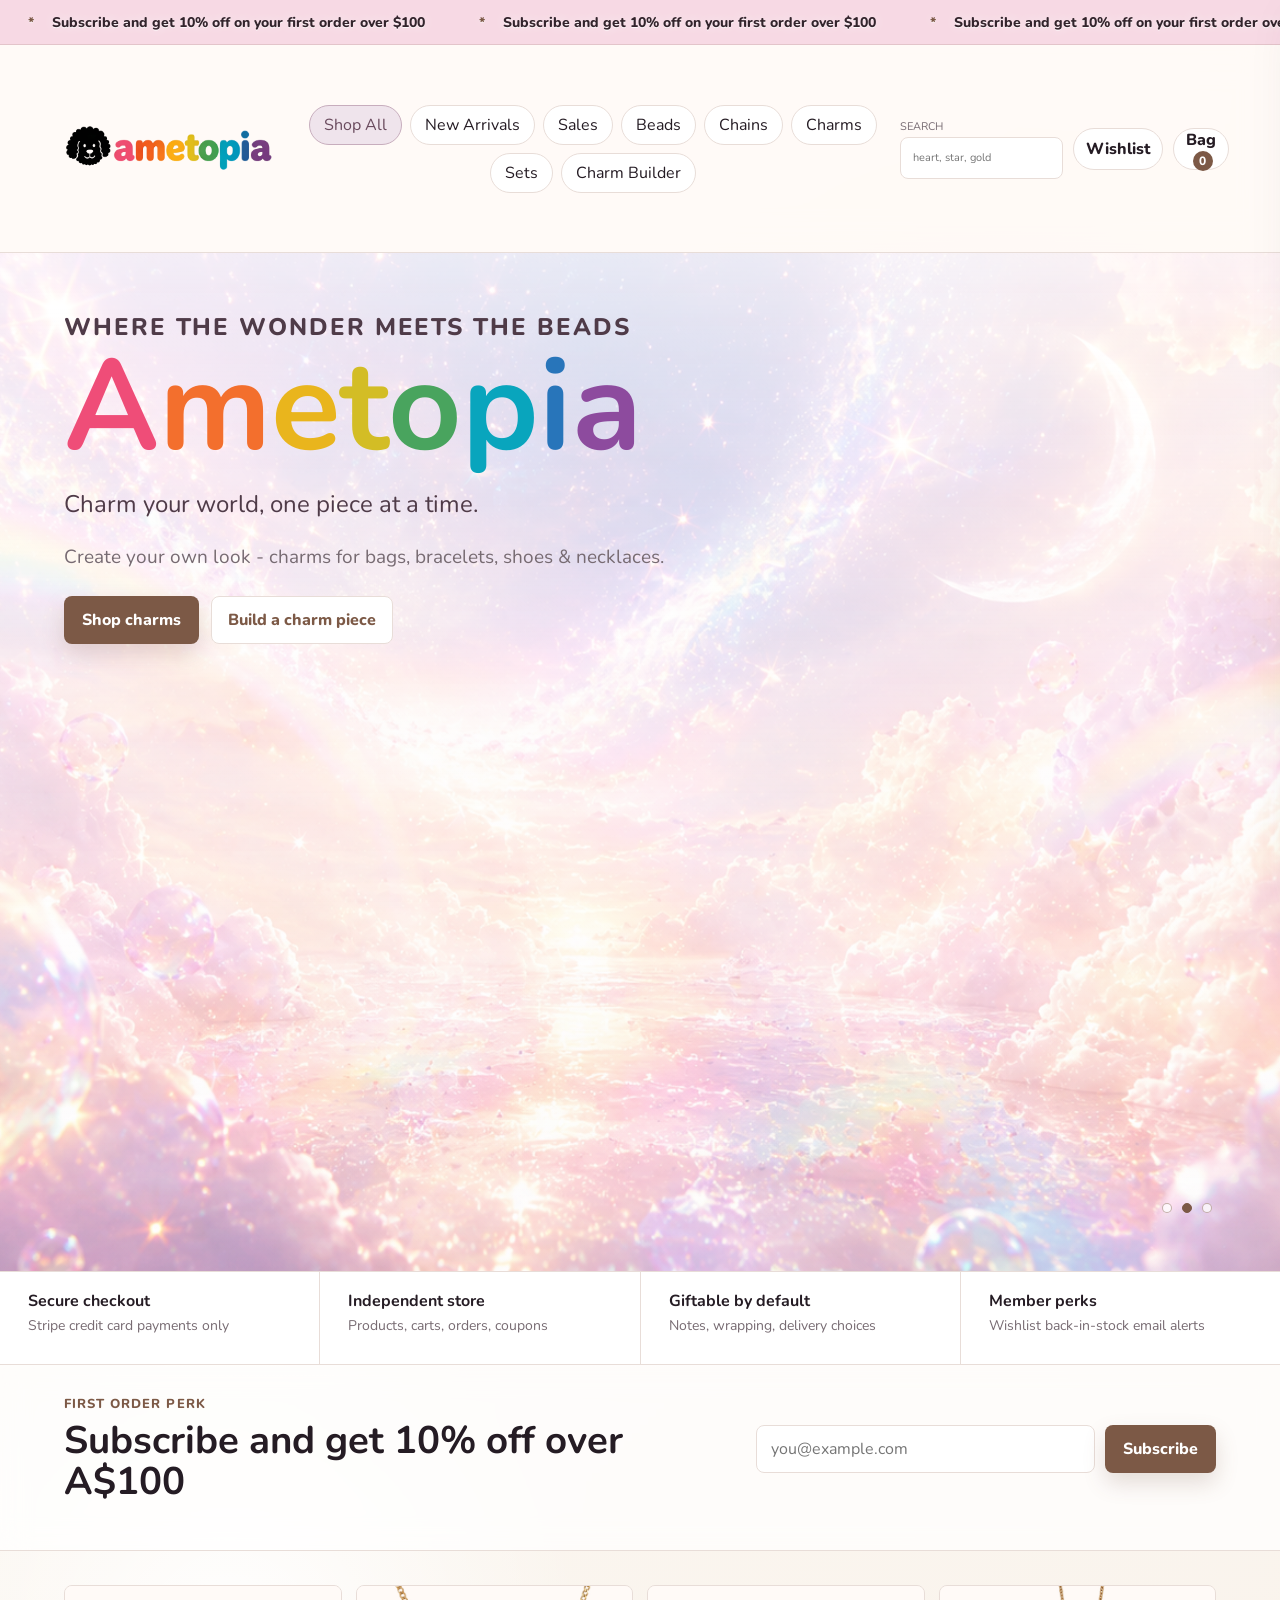
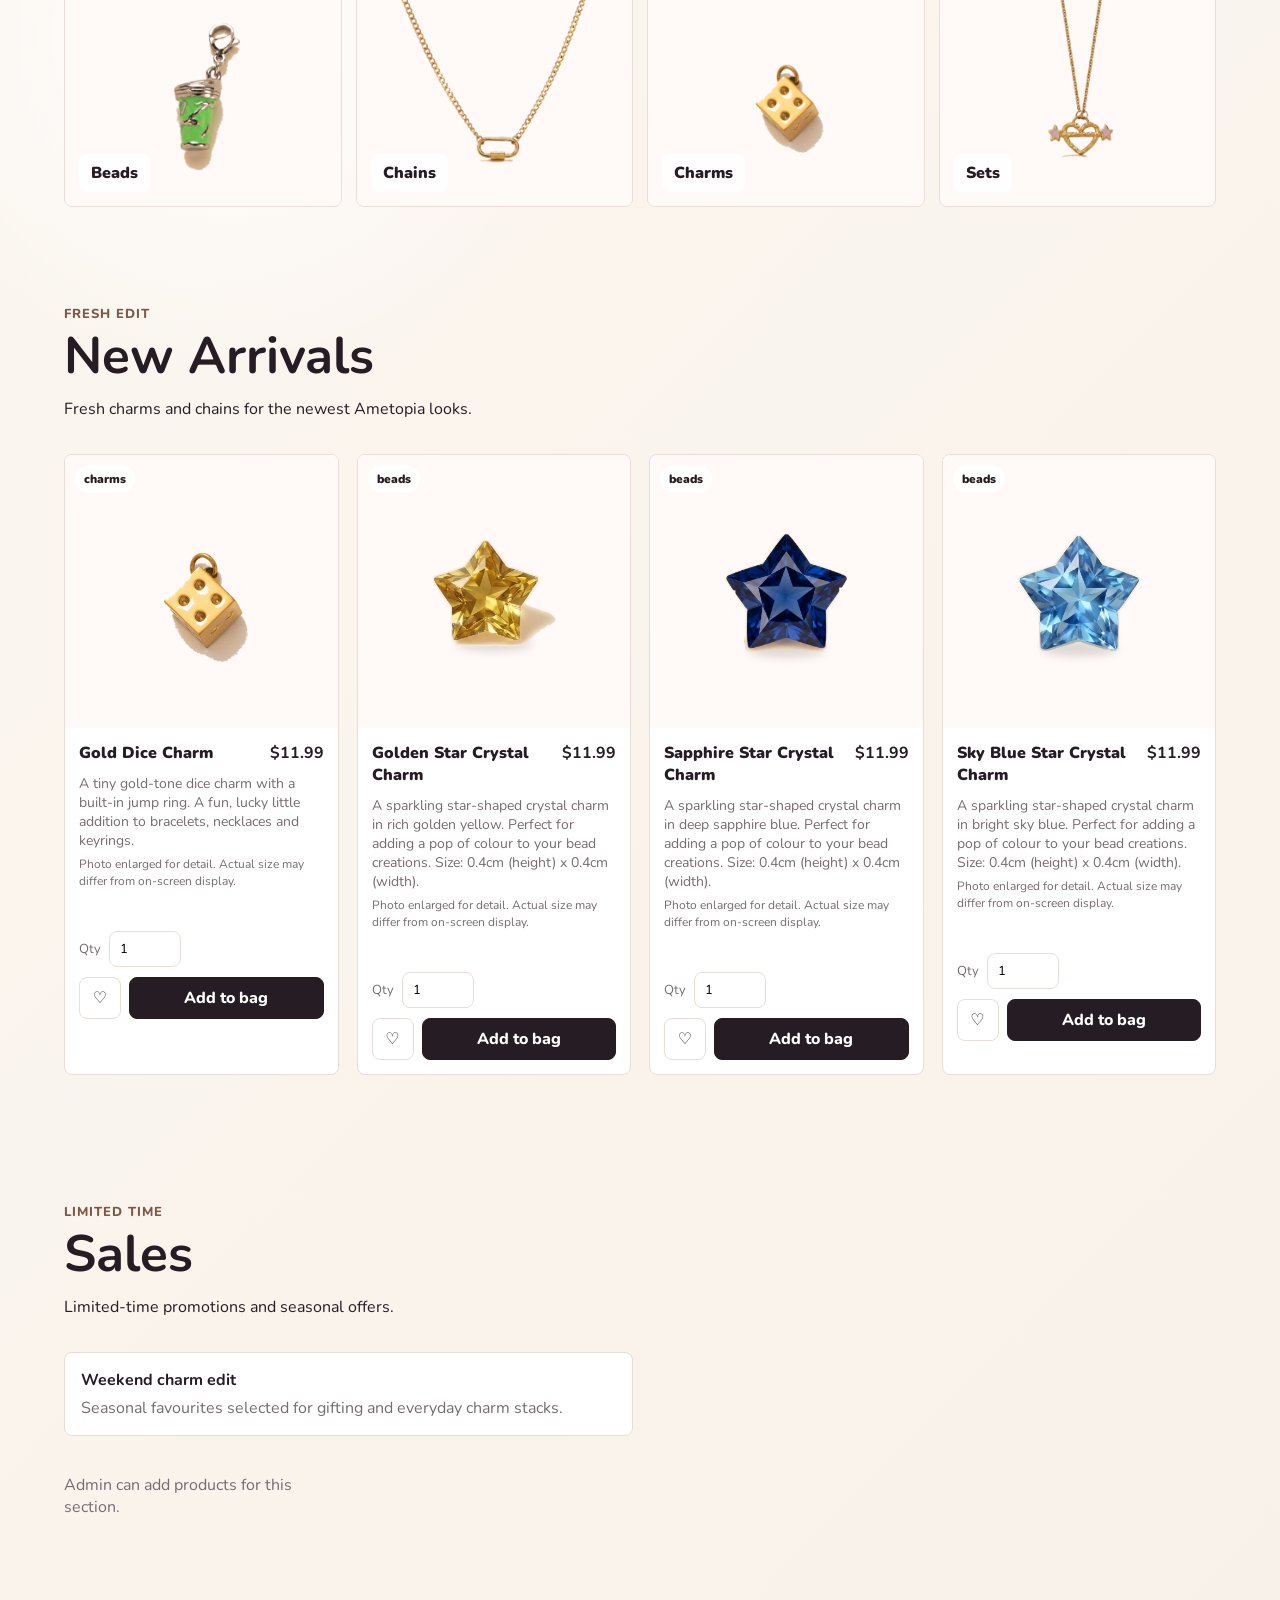
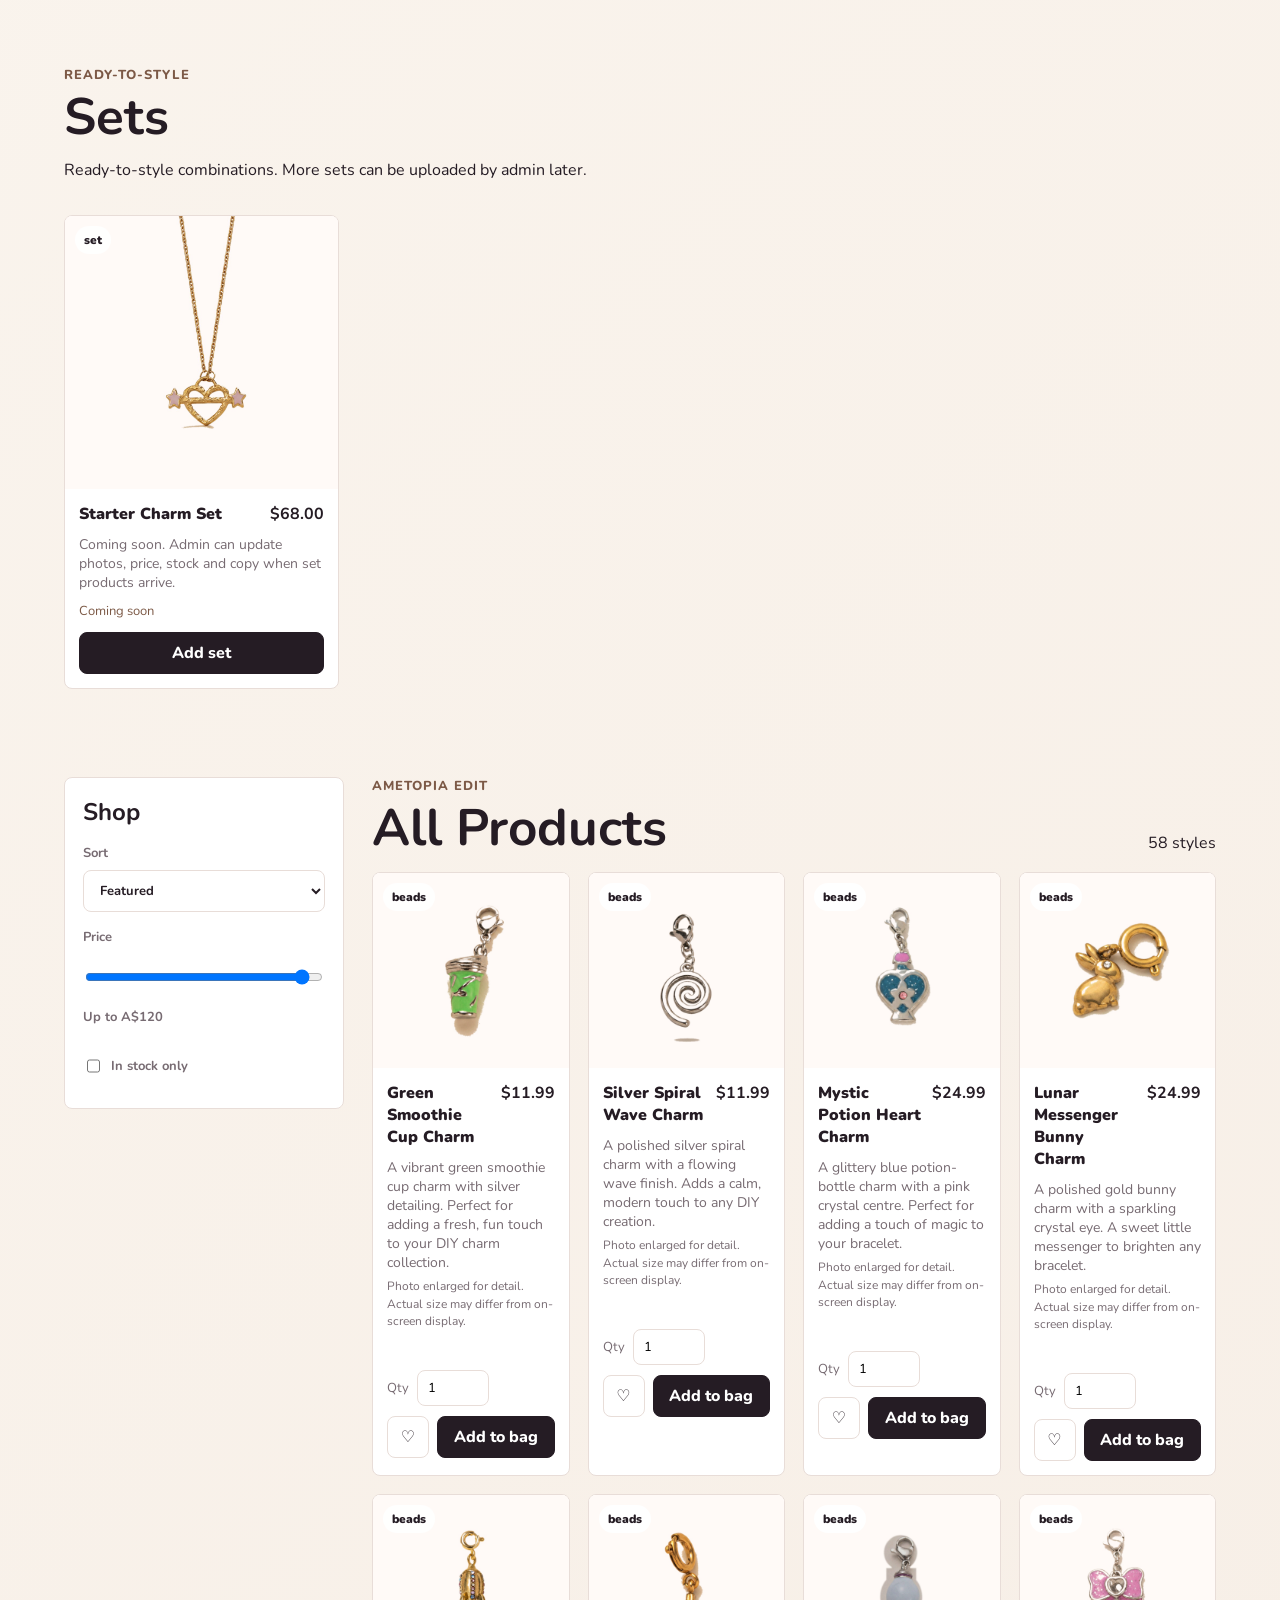
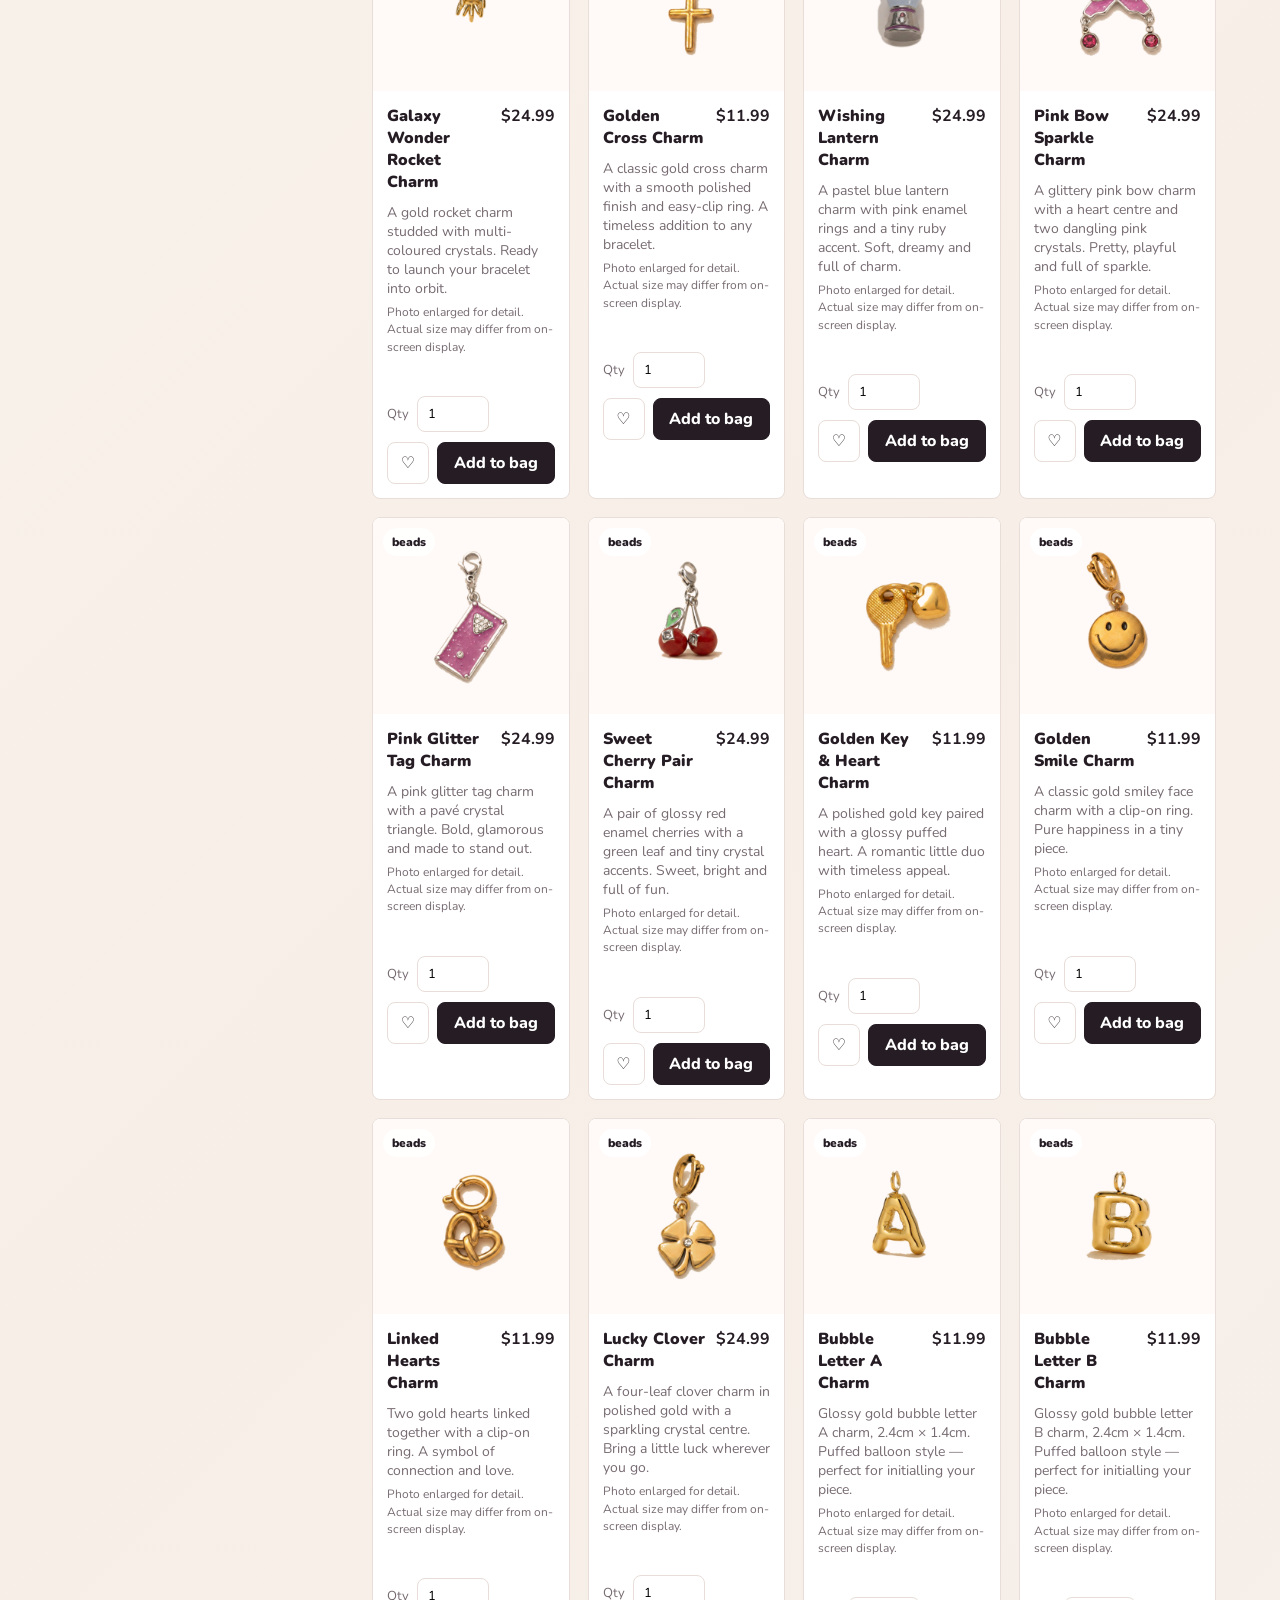
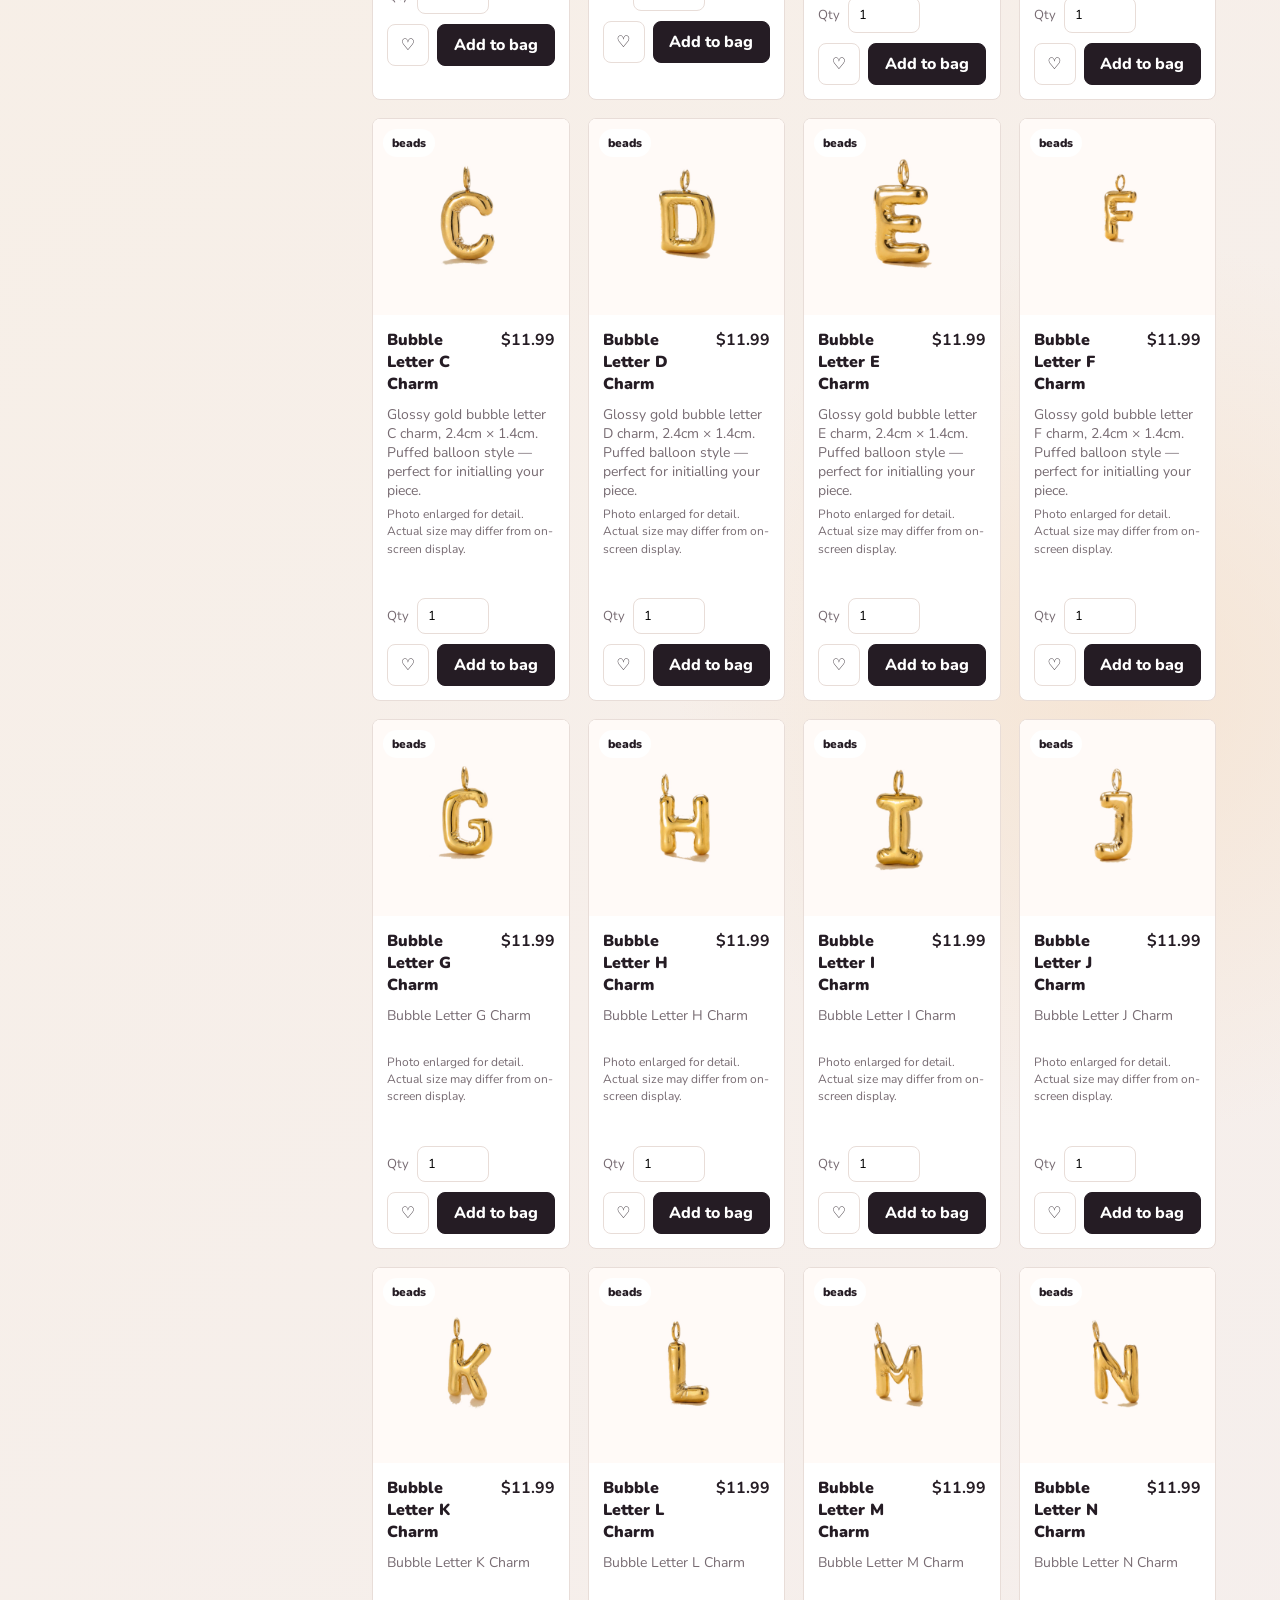
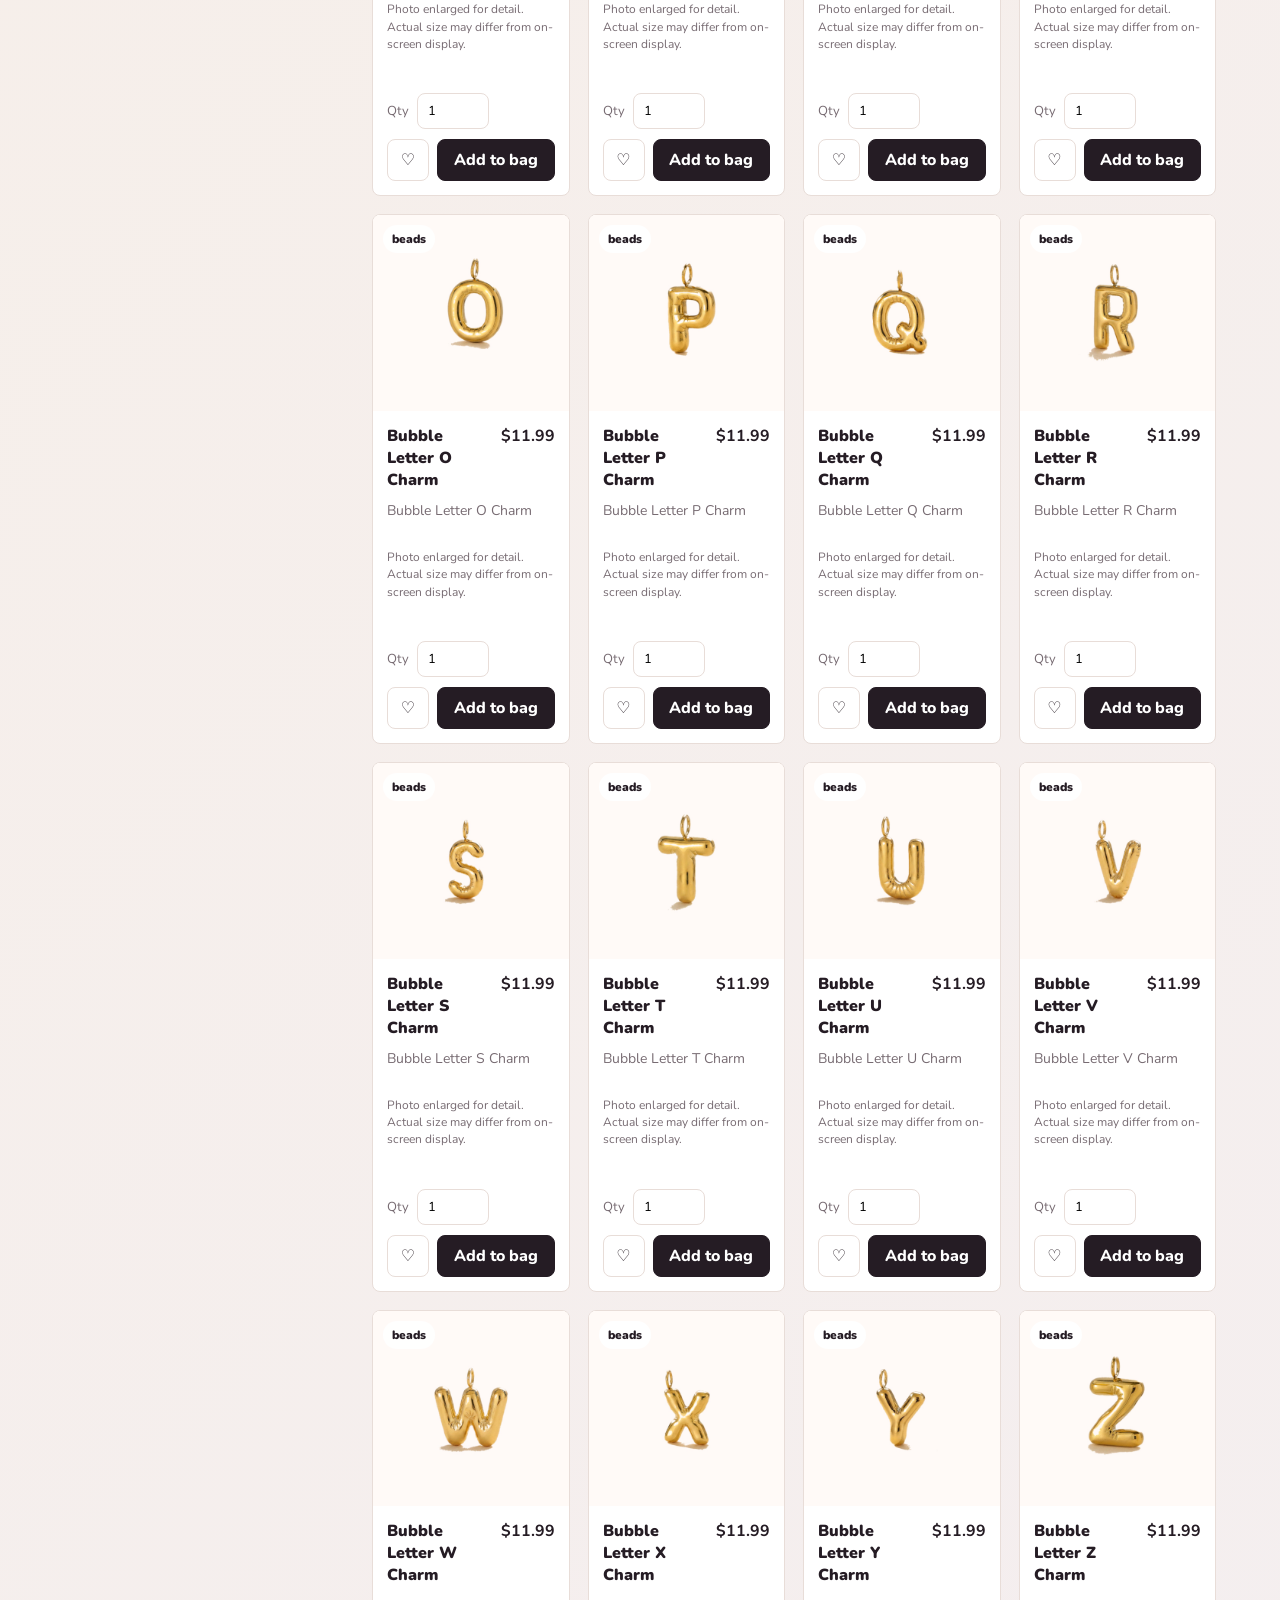
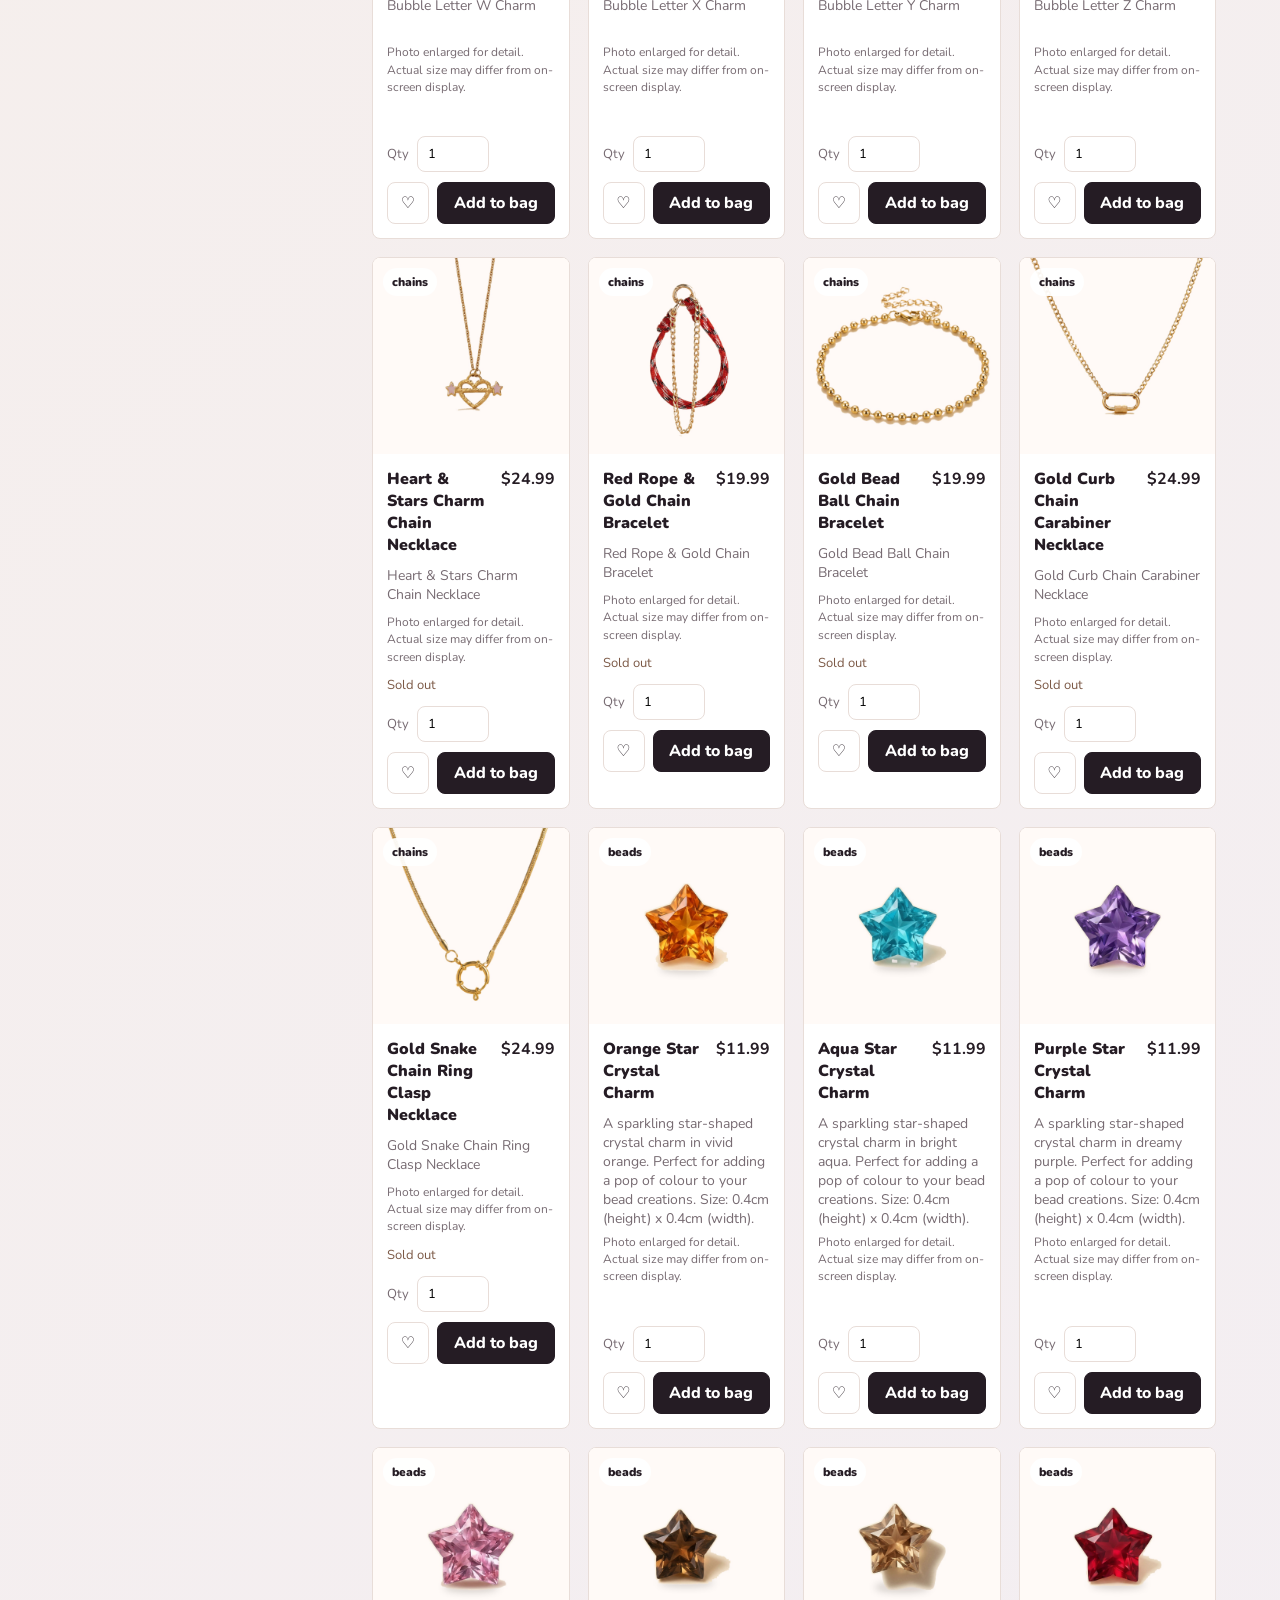
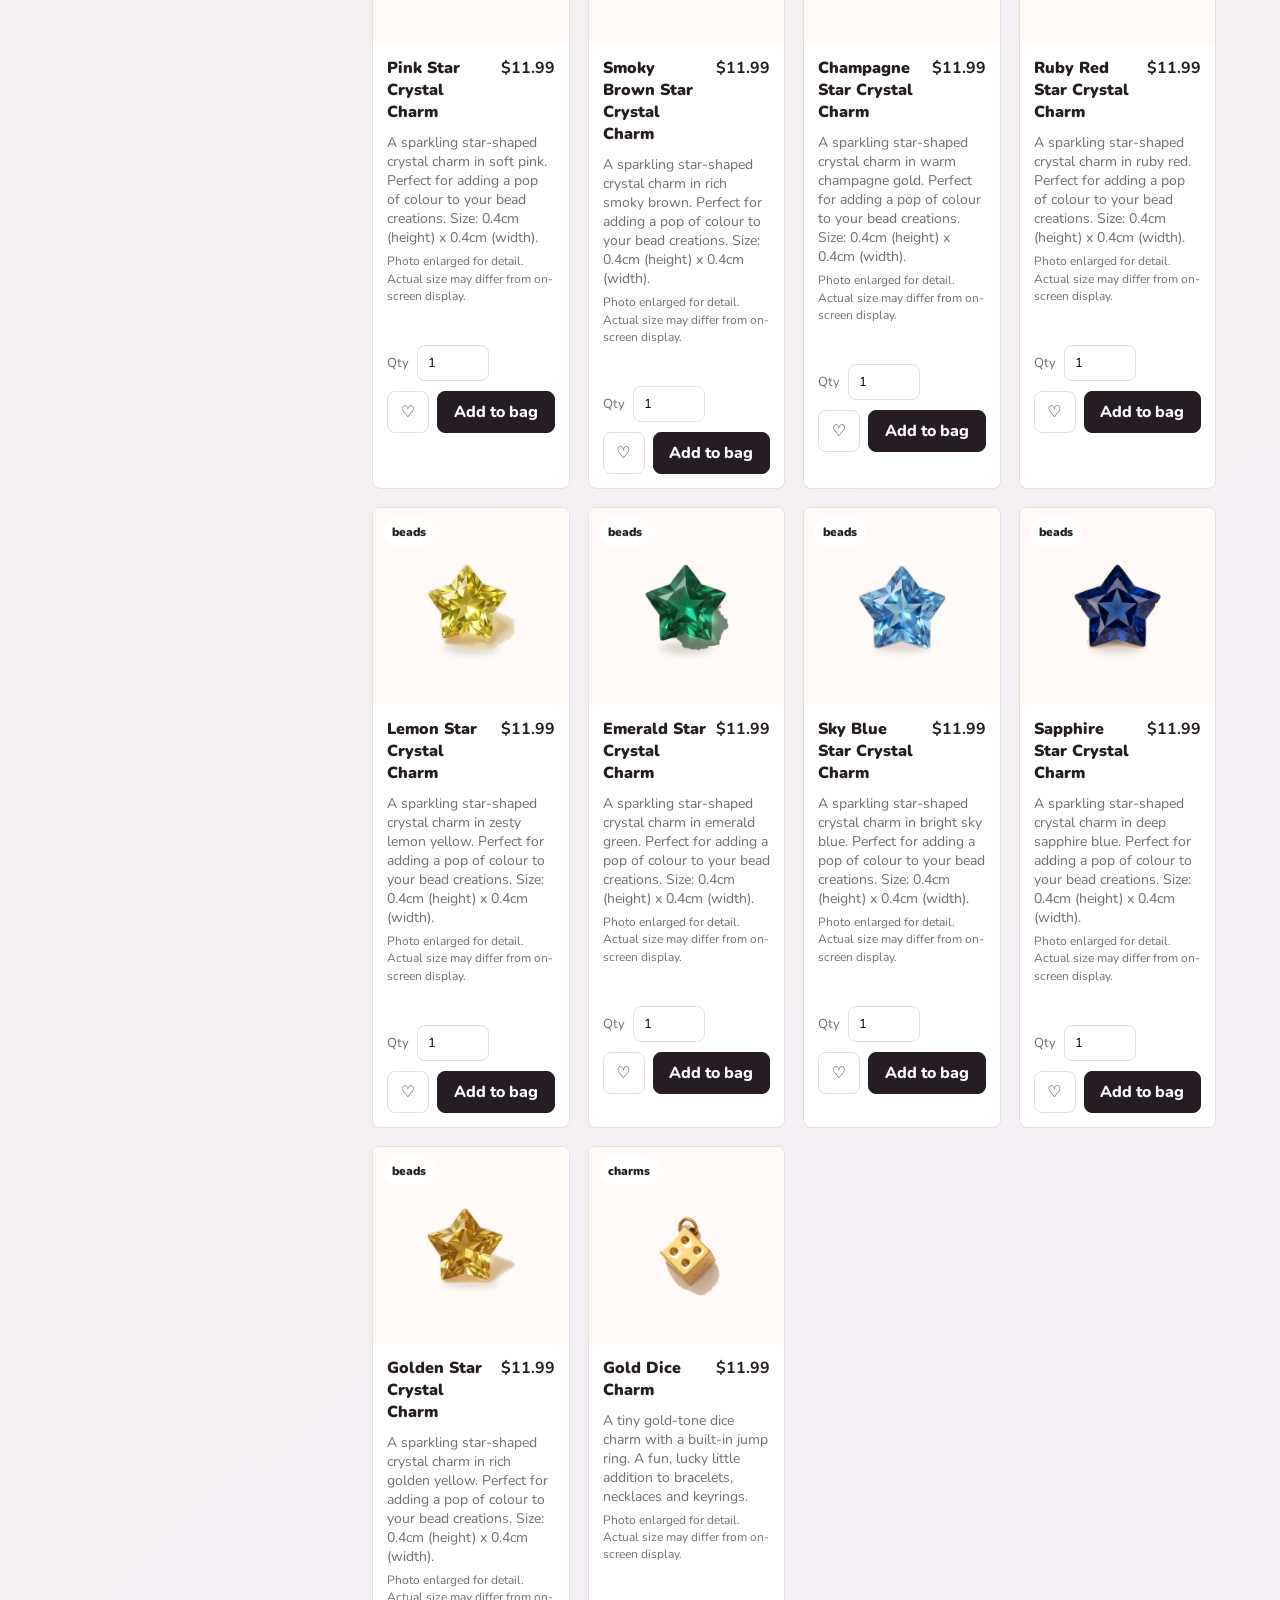
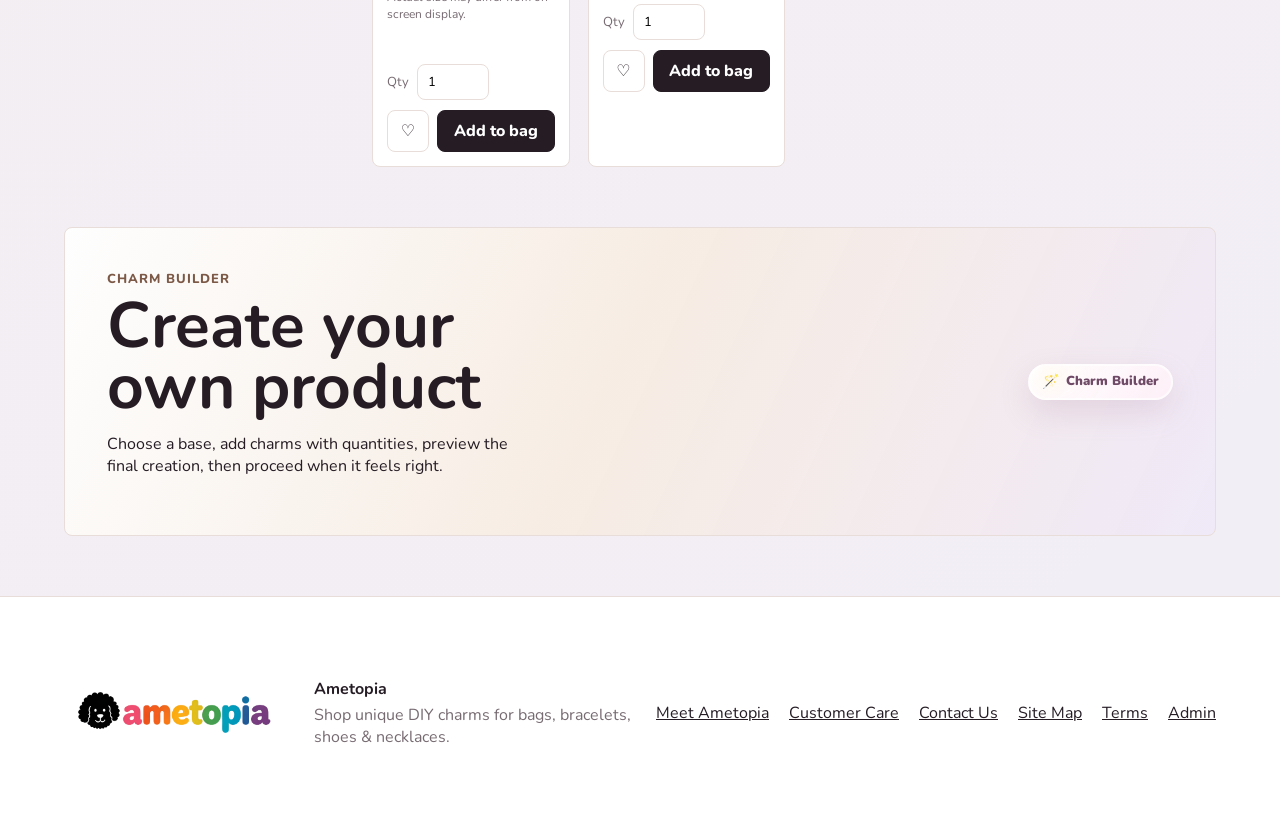
==== commit 35ec34b6: "Refine charm builder magic button" ====
--- a/index.html
+++ b/index.html
@@ -164,7 +164,7 @@
           <h2>Create your own product</h2>
           <p>Choose a base, add charms with quantities, preview the final creation, then proceed when it feels right.</p>
         </div>
-        <a class="primary-link builder-effect-link" href="builder.html" data-builder-effect>Open Charm Builder</a>
+        <a class="primary-link builder-effect-link" href="builder.html" data-builder-effect>Charm Builder</a>
       </section>
 
     </main>
--- a/styles.css
+++ b/styles.css
@@ -628,6 +628,16 @@
   gap: 10px;
   margin-bottom: 12px;
 }
+.admin-helper {
+  margin: -2px 0 12px;
+  padding: 10px 12px;
+  border: 1px solid var(--line);
+  border-radius: 8px;
+  background: #fff8f4;
+  color: var(--muted);
+  font-size: 13px;
+  line-height: 1.45;
+}
 .admin-split {
   display: grid;
   grid-template-columns: minmax(260px, 0.9fr) minmax(320px, 1.1fr);
@@ -788,6 +798,19 @@
   font-size: 13px;
   line-height: 1.5;
 }
+.product-scale-note {
+  margin: 0;
+  color: var(--muted);
+  font-size: 12px;
+  line-height: 1.45;
+}
+.section-copy + .product-scale-note {
+  margin-top: 10px;
+  max-width: 720px;
+}
+.product-meta + .product-scale-note {
+  margin-top: -4px;
+}
 .card-fields {
   display: grid;
   grid-template-columns: 1fr 0.55fr 0.45fr;
@@ -810,30 +833,82 @@
 
 .builder-layout {
   display: grid;
-  grid-template-columns: minmax(0, 1.2fr) minmax(320px, 0.8fr);
+  grid-template-columns: minmax(0, 1fr) minmax(420px, 1fr);
   gap: 22px;
   align-items: start;
 }
+.builder-lab-head {
+  align-items: end;
+}
+.builder-steps {
+  display: flex;
+  flex-wrap: wrap;
+  gap: 8px;
+  justify-content: flex-end;
+}
+.builder-steps span,
+.builder-type-bar button {
+  border: 1px solid var(--line);
+  border-radius: 999px;
+  background: rgba(255, 255, 255, 0.78);
+  color: var(--ink);
+  font-weight: 900;
+}
+.builder-steps span {
+  padding: 9px 12px;
+  font-size: 13px;
+}
+.builder-type-bar {
+  display: flex;
+  flex-wrap: wrap;
+  gap: 10px;
+  margin: 12px 0 16px;
+}
+.builder-type-bar button {
+  min-height: 42px;
+  padding: 0 16px;
+}
+.builder-type-bar button.active {
+  background: var(--brown);
+  color: white;
+  border-color: var(--brown);
+}
 .builder-choice-grid {
   display: grid;
-  grid-template-columns: repeat(3, minmax(0, 1fr));
-  gap: 14px;
-  margin: 14px 0 28px;
+  grid-template-columns: repeat(4, minmax(0, 1fr));
+  gap: 10px;
+  margin: 12px 0 24px;
 }
 .builder-choice {
   display: grid;
-  gap: 8px;
-  border: 1px solid var(--line);
-  border-radius: 8px;
-  padding: 12px;
+  gap: 6px;
+  border: 1px solid var(--line);
+  border-radius: 8px;
+  padding: 8px;
   background: white;
   color: var(--ink);
   text-align: left;
 }
+.builder-choice strong {
+  font-size: 13px;
+  line-height: 1.25;
+}
+.builder-choice span {
+  font-size: 12px;
+  color: var(--muted);
+}
 .builder-choice.active { outline: 2px solid var(--brown); }
+.builder-choice button {
+  min-height: 32px;
+  border-radius: 999px;
+  border: 1px solid var(--line);
+  background: #fff8f4;
+  color: var(--brown);
+  font-weight: 900;
+}
 .builder-choice img {
   width: 100%;
-  aspect-ratio: 1;
+  aspect-ratio: 1.08;
   object-fit: contain;
   background: var(--photo-bg);
 }
@@ -849,12 +924,58 @@
 }
 .creation-canvas {
   position: relative;
-  min-height: 360px;
-  display: grid;
-  place-items: center;
+  min-height: 560px;
   overflow: hidden;
   border-radius: 8px;
-  background: var(--photo-bg);
+  background:
+    radial-gradient(circle at 50% 42%, rgba(255, 255, 255, 0.92), rgba(255, 250, 247, 0.88) 42%, rgba(248, 236, 228, 0.9) 100%);
+}
+.builder-base-cutout {
+  position: absolute;
+  z-index: 2;
+  left: 50%;
+  top: 47%;
+  width: 94%;
+  height: 86%;
+  object-fit: contain;
+  transform: translate(-50%, -50%) scale(var(--base-scale, 1));
+  filter: drop-shadow(0 20px 18px rgba(93, 67, 46, 0.16));
+  pointer-events: none;
+}
+.builder-base-cutout.necklace,
+.builder-base-cutout.bag-chain {
+  top: 46%;
+  width: 98%;
+  height: 94%;
+}
+.builder-base-cutout.key-chain {
+  top: 43%;
+  width: 68%;
+  height: 74%;
+}
+.creation-base-name {
+  position: absolute;
+  left: 16px;
+  right: 16px;
+  top: 12px;
+  z-index: 4;
+  color: var(--muted);
+  font-size: 12px;
+  font-weight: 900;
+  text-align: center;
+  letter-spacing: 0.08em;
+  text-transform: uppercase;
+}
+.creation-drag-hint {
+  position: absolute;
+  left: 16px;
+  right: 16px;
+  top: 34px;
+  z-index: 4;
+  color: var(--muted);
+  font-size: 12px;
+  font-weight: 800;
+  text-align: center;
 }
 .creation-base {
   width: 78%;
@@ -863,43 +984,56 @@
 }
 .creation-charms {
   position: absolute;
-  left: 12%;
-  right: 12%;
-  top: 43%;
-  display: flex;
-  justify-content: center;
-  gap: 8px;
-  flex-wrap: wrap;
+  inset: 0;
+  z-index: 4;
+}
+.creation-item {
+  position: absolute;
+  left: var(--x);
+  top: var(--y);
+  display: inline-grid;
+  justify-items: center;
+  width: 70px;
+  transform: translate(-50%, -50%) rotate(var(--r)) scale(var(--scale, 1));
+  transform-origin: 50% 0;
+  cursor: grab;
+  touch-action: none;
+  user-select: none;
+}
+.creation-item.dragging {
+  z-index: 8;
+  cursor: grabbing;
+}
+.creation-item.dragging .charm-photo,
+.creation-item.rotating .charm-photo {
+  filter: drop-shadow(0 20px 20px rgba(70, 52, 44, 0.28));
+}
+.creation-item.rotating {
+  z-index: 9;
+}
+.charm-photo {
+  width: 70px;
+  height: 78px;
+  display: grid;
+  place-items: center;
+  margin-top: -1px;
+  background: transparent;
+  filter: drop-shadow(0 12px 12px rgba(70, 52, 44, 0.2));
 }
 .creation-charms img {
-  width: 54px;
-  height: 54px;
+  width: 100%;
+  height: 100%;
   object-fit: contain;
-  border-radius: 50%;
-  background: rgba(255, 250, 247, 0.82);
-  box-shadow: 0 8px 18px rgba(74, 56, 70, 0.14);
-}
-.creation-item {
-  position: relative;
-  display: inline-grid;
-  padding-top: 14px;
-}
-.creation-item::before {
-  content: "";
-  position: absolute;
-  top: 0;
-  left: 50%;
-  width: 10px;
-  height: 18px;
-  border: 2px solid rgba(128, 91, 70, 0.45);
-  border-bottom: 0;
-  border-radius: 999px 999px 0 0;
-  transform: translateX(-50%);
+  border-radius: 0;
+}
+.creation-item.swapping .charm-photo {
+  outline: 2px solid var(--brown);
+  outline-offset: 3px;
 }
 .creation-item button {
   position: absolute;
-  top: -7px;
-  right: -7px;
+  top: -8px;
+  right: -8px;
   width: 22px;
   height: 22px;
   border: 1px solid var(--line);
@@ -908,6 +1042,33 @@
   color: var(--brown);
   font-weight: 900;
   line-height: 1;
+  cursor: pointer;
+}
+.creation-item .swap-button {
+  position: static;
+  width: auto;
+  height: auto;
+  margin-top: 6px;
+  padding: 4px 8px;
+  border-radius: 999px;
+  font-size: 11px;
+}
+.pose-controls {
+  display: flex;
+  gap: 4px;
+  margin-top: 5px;
+}
+.creation-item .pose-controls button {
+  position: static;
+  width: 24px;
+  height: 24px;
+  border-radius: 50%;
+  font-size: 13px;
+  cursor: ew-resize;
+}
+.builder-note {
+  color: var(--brown);
+  font-weight: 900;
 }
 .builder-actions {
   display: flex;
@@ -918,23 +1079,66 @@
 .builder-effect-link {
   position: relative;
   overflow: visible;
+  justify-self: end;
+  align-self: center;
+  display: inline-flex;
+  align-items: center;
+  gap: 7px;
+  min-height: 36px;
+  padding: 8px 13px;
+  border: 1px solid rgba(255, 255, 255, 0.72);
+  border-radius: 999px;
+  color: #6f4a67;
+  font-size: 13px;
+  font-weight: 900;
+  line-height: 1;
+  background:
+    linear-gradient(135deg, rgba(255, 255, 255, 0.94), rgba(255, 240, 248, 0.9)),
+    radial-gradient(circle at 20% 20%, rgba(255, 239, 181, 0.88), transparent 42%);
+  box-shadow: 0 12px 30px rgba(161, 106, 146, 0.18), inset 0 0 0 1px rgba(255, 255, 255, 0.62);
+  backdrop-filter: blur(10px);
+}
+.builder-effect-link::before {
+  content: "\1FA84";
+  font-size: 14px;
+  filter: drop-shadow(0 0 8px rgba(255, 222, 147, 0.95));
+}
+.builder-effect-link::after {
+  content: "";
+  position: absolute;
+  inset: -5px;
+  border-radius: inherit;
+  background: radial-gradient(circle at 30% 18%, rgba(255, 255, 255, 0.9), transparent 18%),
+    radial-gradient(circle at 76% 80%, rgba(245, 192, 255, 0.52), transparent 22%);
+  opacity: 0;
+  transition: opacity 180ms ease, transform 180ms ease;
+  z-index: -1;
+}
+.builder-effect-link:hover::after {
+  opacity: 1;
+  transform: scale(1.08);
 }
 .click-particle {
   position: fixed;
   z-index: 9999;
   pointer-events: none;
   color: #9a5a8d;
-  font-size: 22px;
+  font-size: 20px;
   font-weight: 900;
-  animation: click-pop 880ms ease-out forwards;
-}
-.click-particle.magic { color: #a36bc0; text-shadow: 0 0 12px rgba(255, 235, 167, 0.9); }
+  filter: drop-shadow(0 0 9px rgba(255, 235, 190, 0.95));
+  animation: click-pop 1100ms cubic-bezier(0.16, 0.9, 0.25, 1) forwards;
+}
+.click-particle.magic {
+  color: #b06ec3;
+  text-shadow: 0 0 10px rgba(255, 246, 198, 0.95), 0 0 22px rgba(245, 179, 255, 0.65);
+}
 .click-particle.hearts { color: #e55b83; }
 .click-particle.paws { color: #7c5946; }
 @keyframes click-pop {
-  0% { opacity: 0; transform: translate(-50%, -50%) scale(0.45); }
-  20% { opacity: 1; }
-  100% { opacity: 0; transform: translate(calc(-50% + var(--x)), calc(-50% + var(--y))) scale(1.25) rotate(18deg); }
+  0% { opacity: 0; transform: translate(-50%, -50%) scale(0.35) rotate(-10deg); }
+  16% { opacity: 1; }
+  54% { opacity: 0.9; transform: translate(-50%, -84%) scale(1.04) rotate(10deg); }
+  100% { opacity: 0; transform: translate(calc(-50% + var(--x)), calc(-50% + var(--y))) scale(1.42) rotate(24deg); }
 }
 
 .admin-body {
@@ -994,10 +1198,142 @@
   margin: 0;
   font-size: 30px;
 }
+.admin-workspace {
+  display: grid;
+  grid-template-columns: 240px minmax(0, 1fr);
+  gap: 18px;
+  align-items: start;
+}
+.admin-sidebar {
+  position: sticky;
+  top: 18px;
+  display: grid;
+  gap: 8px;
+  padding: 10px;
+  border: 1px solid var(--line);
+  border-radius: 8px;
+  background: rgba(255, 255, 255, 0.86);
+  box-shadow: 0 14px 36px rgba(77, 55, 67, 0.08);
+}
+.admin-sidebar button,
+.admin-section-nav button {
+  border: 1px solid transparent;
+  border-radius: 8px;
+  background: transparent;
+  color: var(--ink);
+  font-weight: 800;
+}
+.admin-sidebar button {
+  display: flex;
+  justify-content: space-between;
+  align-items: center;
+  min-height: 44px;
+  padding: 10px 12px;
+  text-align: left;
+}
+.admin-sidebar button span {
+  min-width: 28px;
+  padding: 3px 8px;
+  border-radius: 999px;
+  background: var(--photo-bg);
+  color: var(--muted);
+  text-align: center;
+  font-size: 12px;
+}
+.admin-sidebar button.active,
+.admin-section-nav button.active {
+  border-color: rgba(124, 89, 70, 0.22);
+  background: #fff4ef;
+  color: var(--brown);
+}
+.admin-panel[hidden] {
+  display: none;
+}
+.admin-main-panels {
+  min-width: 0;
+}
+.admin-module-head {
+  display: flex;
+  justify-content: space-between;
+  align-items: start;
+  gap: 16px;
+  margin-bottom: 16px;
+}
+.admin-module-head h3 {
+  margin: 0;
+  font-size: 24px;
+}
+.admin-inline-actions {
+  display: flex;
+  flex-wrap: wrap;
+  gap: 8px;
+  justify-content: flex-end;
+}
+.admin-quick-grid {
+  display: grid;
+  grid-template-columns: repeat(5, minmax(0, 1fr));
+  gap: 12px;
+  margin-bottom: 18px;
+}
+.admin-quick-grid button {
+  display: grid;
+  gap: 6px;
+  min-height: 112px;
+  padding: 14px;
+  border: 1px solid var(--line);
+  border-radius: 8px;
+  background: white;
+  color: var(--ink);
+  text-align: left;
+}
+.admin-quick-grid span {
+  color: var(--muted);
+  font-size: 13px;
+  line-height: 1.35;
+}
+.admin-two-col,
+.admin-settings-grid {
+  display: grid;
+  grid-template-columns: repeat(2, minmax(0, 1fr));
+  gap: 16px;
+}
+.admin-card-list {
+  display: grid;
+  gap: 12px;
+}
+.admin-settings-grid details {
+  border: 1px solid var(--line);
+  border-radius: 8px;
+  background: white;
+}
+.admin-settings-grid summary {
+  cursor: pointer;
+  padding: 14px;
+  font-weight: 900;
+}
+.admin-settings-grid details > div {
+  display: grid;
+  gap: 12px;
+  padding: 0 14px 14px;
+}
+.admin-edit-card input[type="checkbox"],
+.admin-editor-panel input[type="checkbox"],
+.admin-settings-grid input[type="checkbox"] {
+  width: auto;
+  min-height: auto;
+  justify-self: start;
+}
 
 @media (max-width: 1080px) {
   .site-header { grid-template-columns: 1fr; }
   .admin-topbar { grid-template-columns: 1fr; }
+  .admin-workspace { grid-template-columns: 1fr; }
+  .admin-sidebar {
+    position: static;
+    grid-template-columns: repeat(4, minmax(150px, 1fr));
+    overflow-x: auto;
+  }
+  .admin-quick-grid { grid-template-columns: repeat(2, minmax(0, 1fr)); }
   .nav { justify-content: flex-start; overflow-x: auto; flex-wrap: nowrap; padding-bottom: 3px; }
   .header-actions { justify-content: space-between; }
   .search { flex: 1; }
@@ -1006,7 +1342,7 @@
   .admin-ops-grid { grid-template-columns: repeat(2, minmax(280px, 1fr)); }
   .admin-kpi-grid { grid-template-columns: repeat(3, 1fr); }
   .builder-layout { grid-template-columns: 1fr; }
-  .builder-choice-grid { grid-template-columns: repeat(2, minmax(0, 1fr)); }
+  .builder-choice-grid { grid-template-columns: repeat(3, minmax(0, 1fr)); }
   .builder, .builder-form { grid-template-columns: 1fr 1fr; }
 }
 
@@ -1030,11 +1366,15 @@
   .hero-gallery .hero-main { min-height: 100%; }
   .category-band, .product-grid, .service-strip, .ops-grid, .checkout-grid, .terms-grid { grid-template-columns: 1fr 1fr; }
   .admin-ops-grid, .admin-kpi-grid { grid-template-columns: 1fr; }
+  .admin-two-col, .admin-settings-grid { grid-template-columns: 1fr; }
+  .admin-module-head { display: grid; }
+  .admin-inline-actions { justify-content: flex-start; }
   .wide-panel { grid-column: span 1; }
   .admin-edit-grid { grid-template-columns: 1fr; }
   .admin-split, .admin-data-tools { grid-template-columns: 1fr; }
   .filters { position: static; }
   .builder-form { grid-template-columns: 1fr; }
+  .creation-canvas { min-height: 500px; }
   footer { text-align: left; }
   .card-fields { grid-template-columns: 1fr; }
 }
@@ -1043,7 +1383,8 @@
   .header-actions { display: grid; grid-template-columns: 1fr auto auto; width: 100%; }
   .category-band, .product-grid, .service-strip, .ops-grid, .checkout-grid, .terms-grid { grid-template-columns: 1fr; }
   .brand img { width: 220px; }
-  .builder-choice-grid { grid-template-columns: 1fr; }
+  .builder-choice-grid { grid-template-columns: repeat(2, minmax(0, 1fr)); }
+  .creation-canvas { min-height: 430px; }
   .hero-gallery {
     height: 330px;
     grid-template-columns: 1fr 1fr;
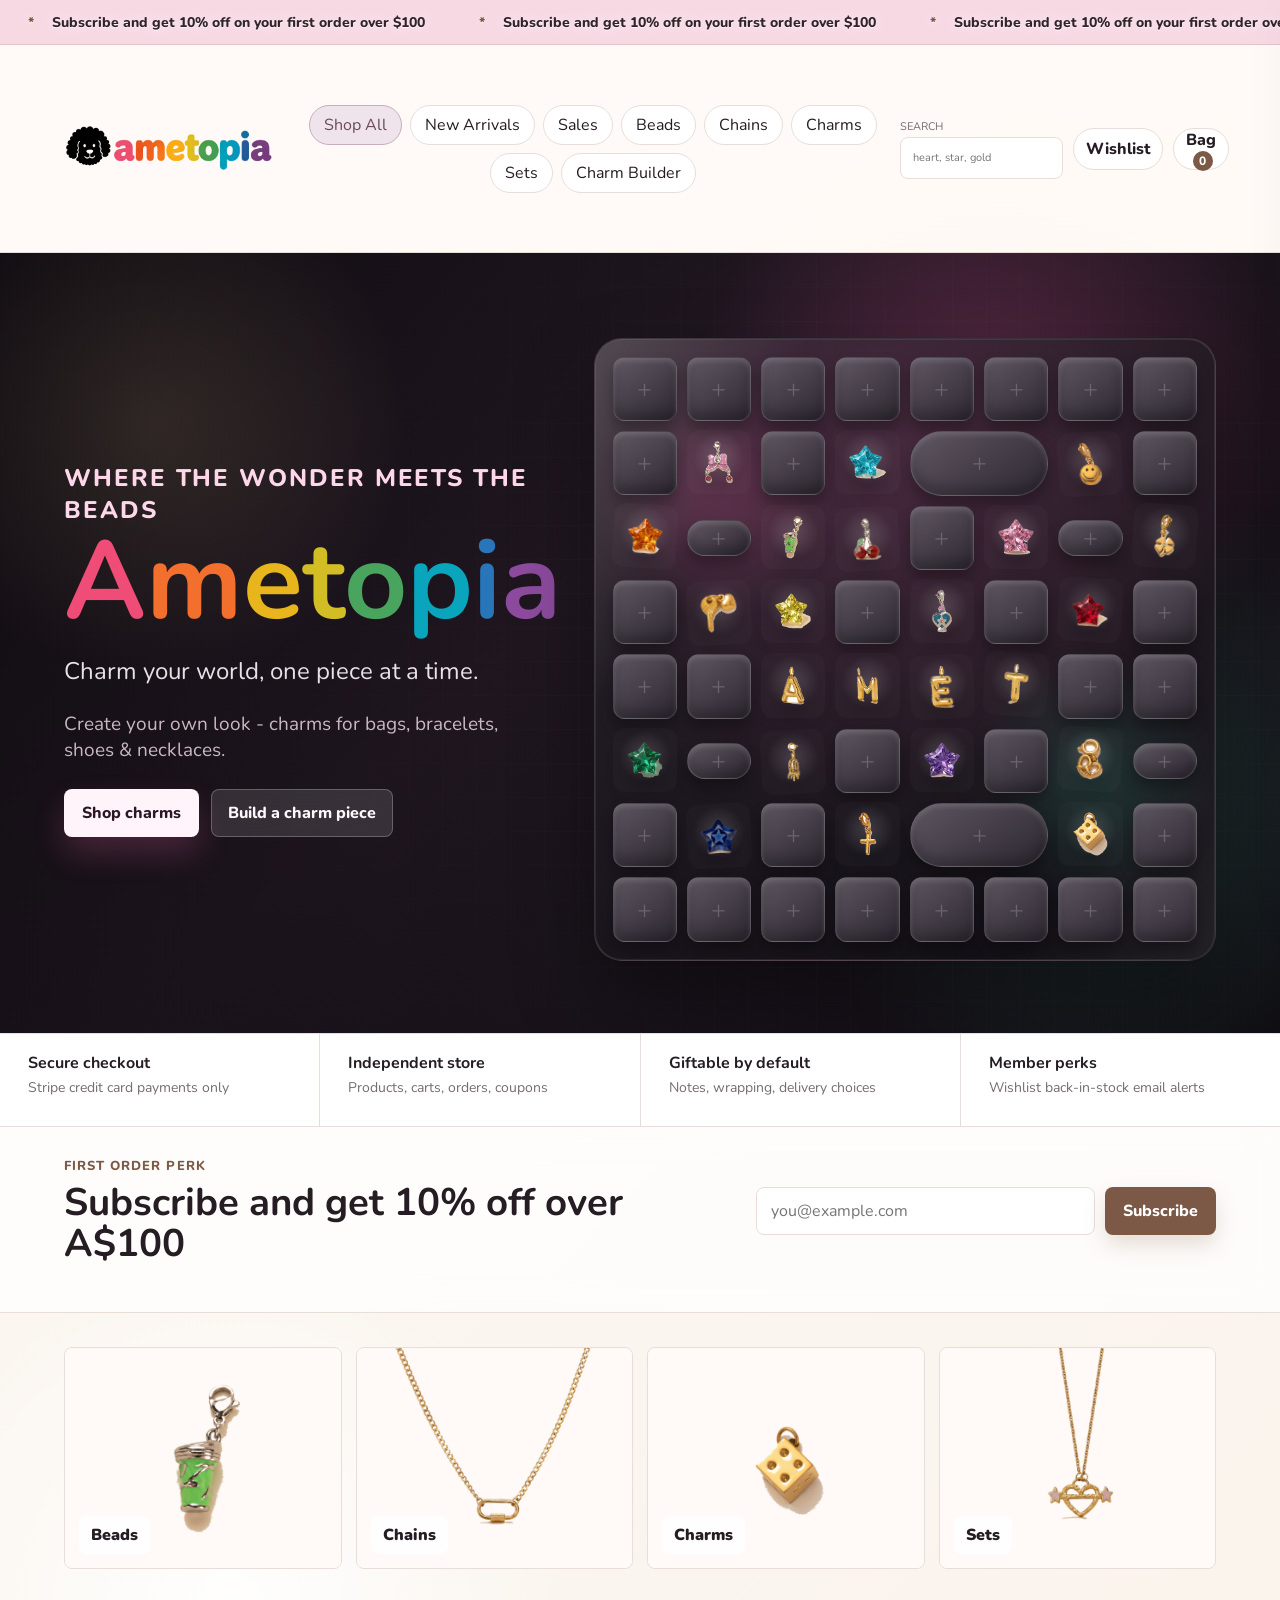
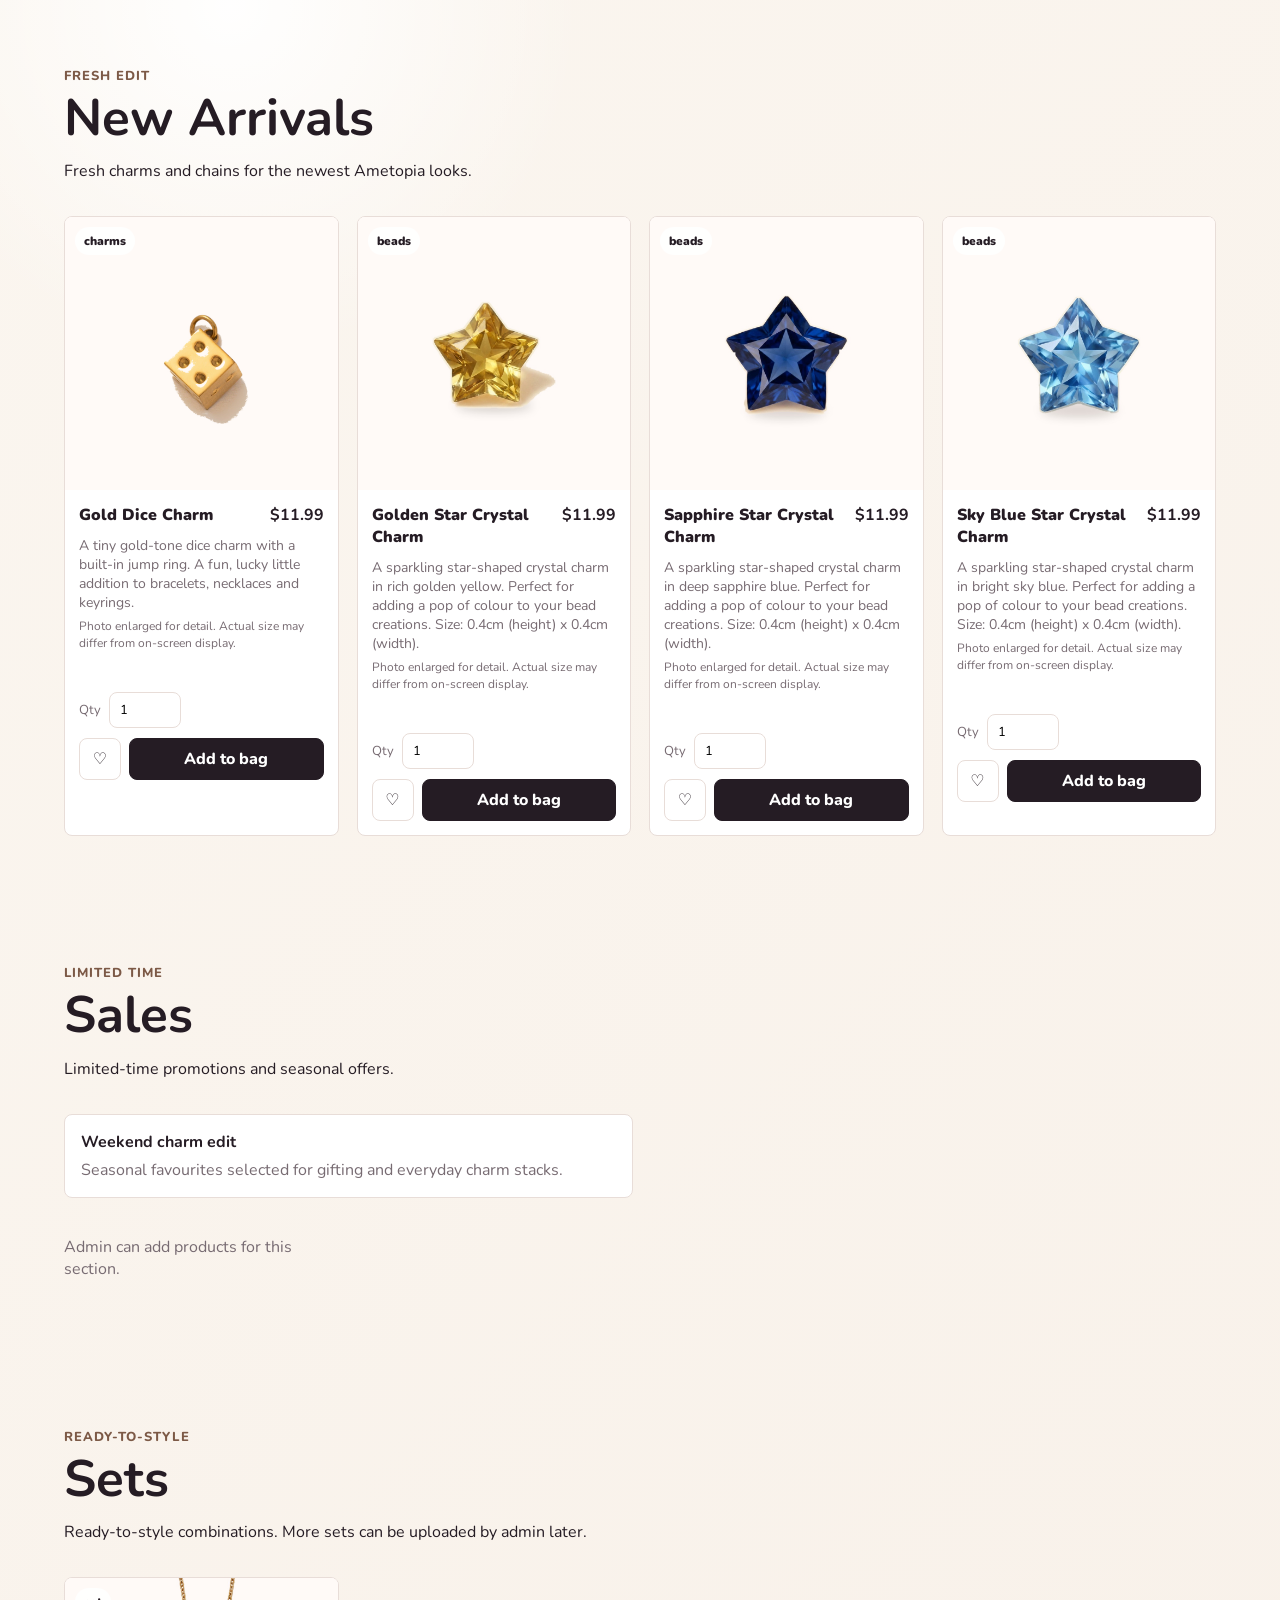
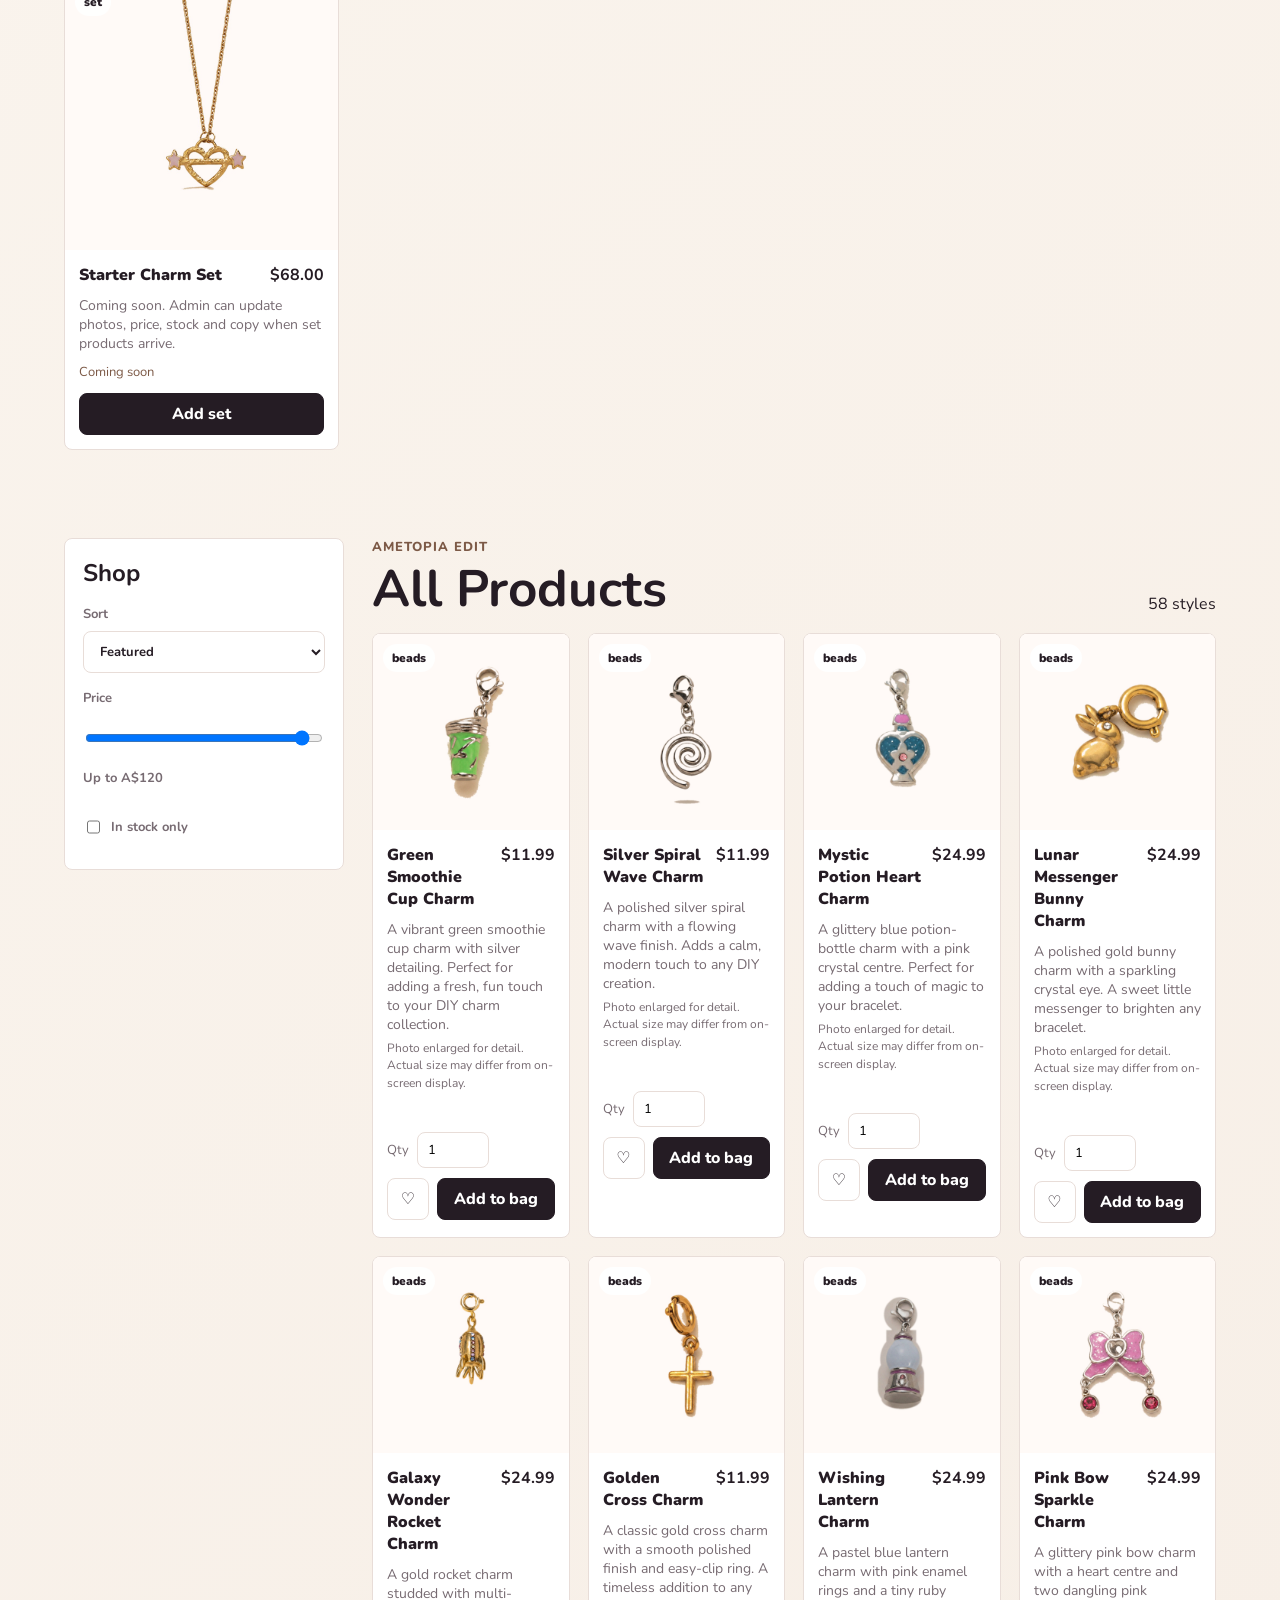
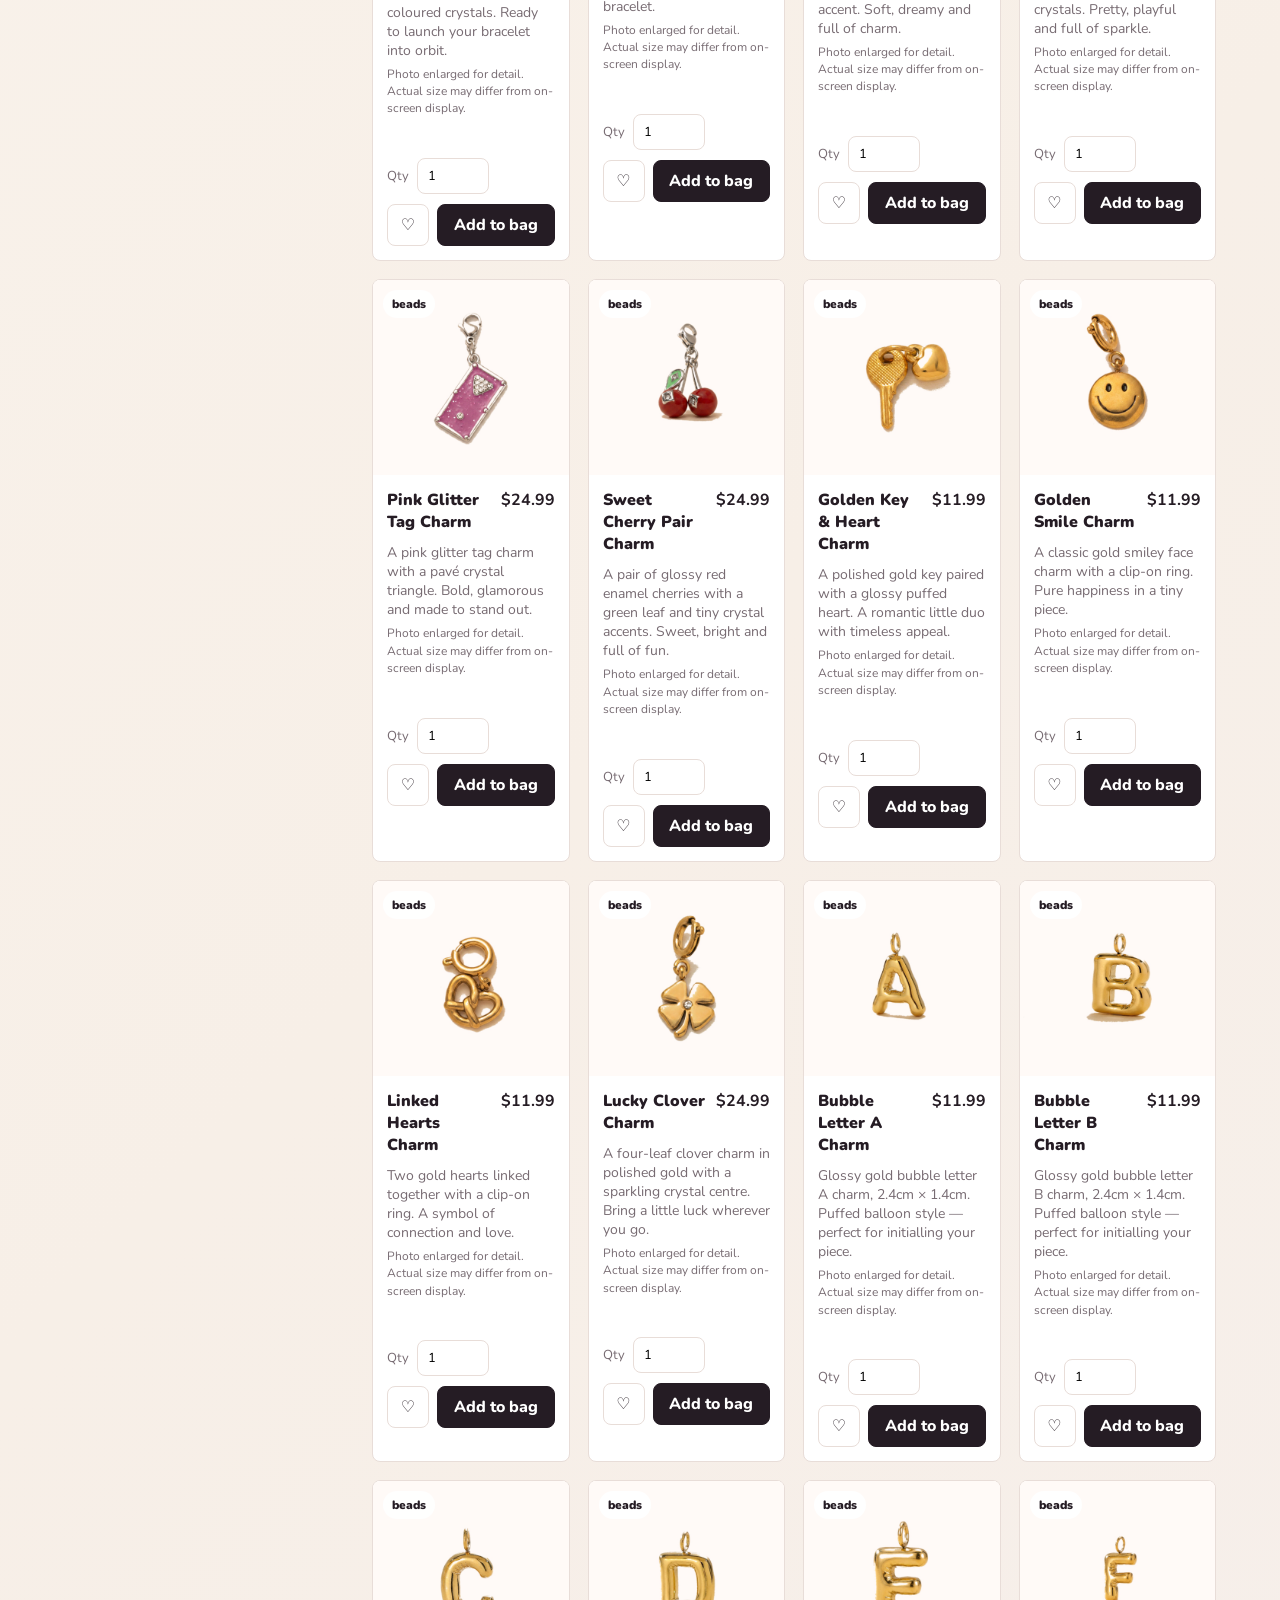
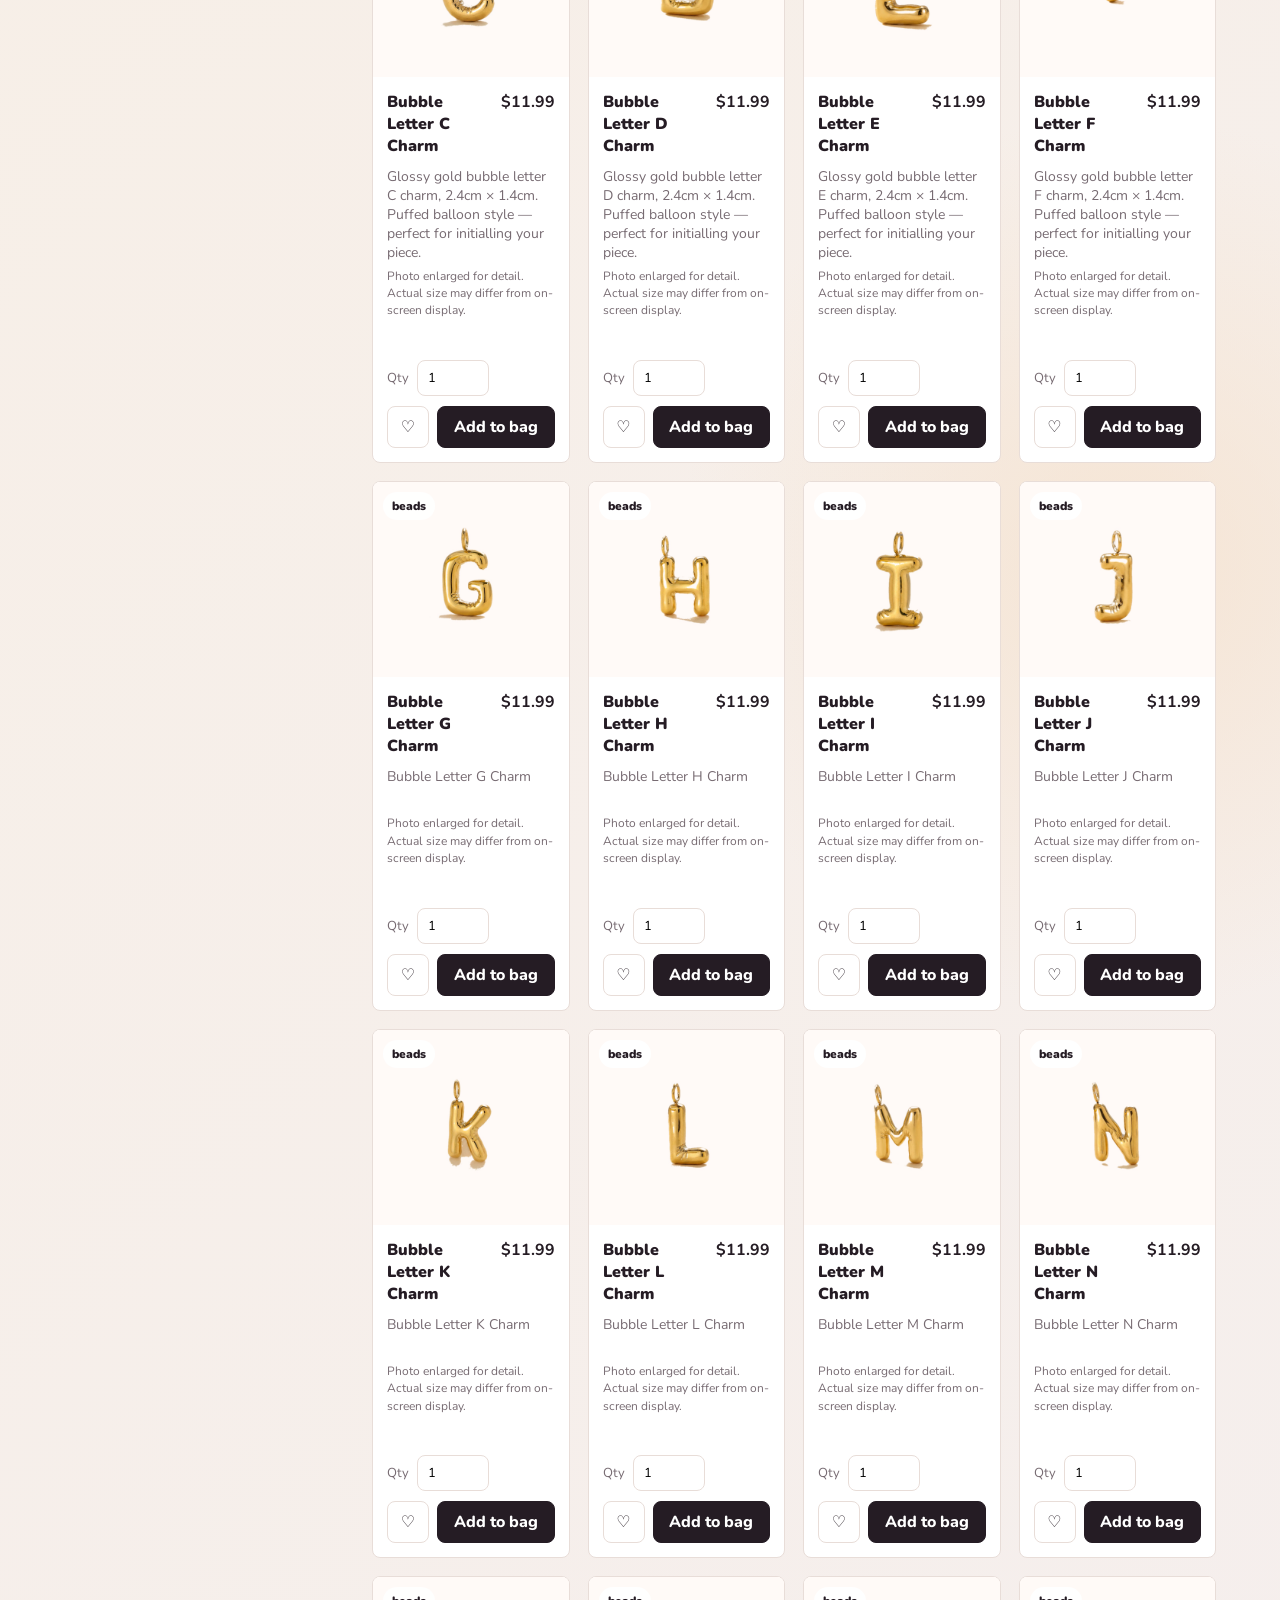
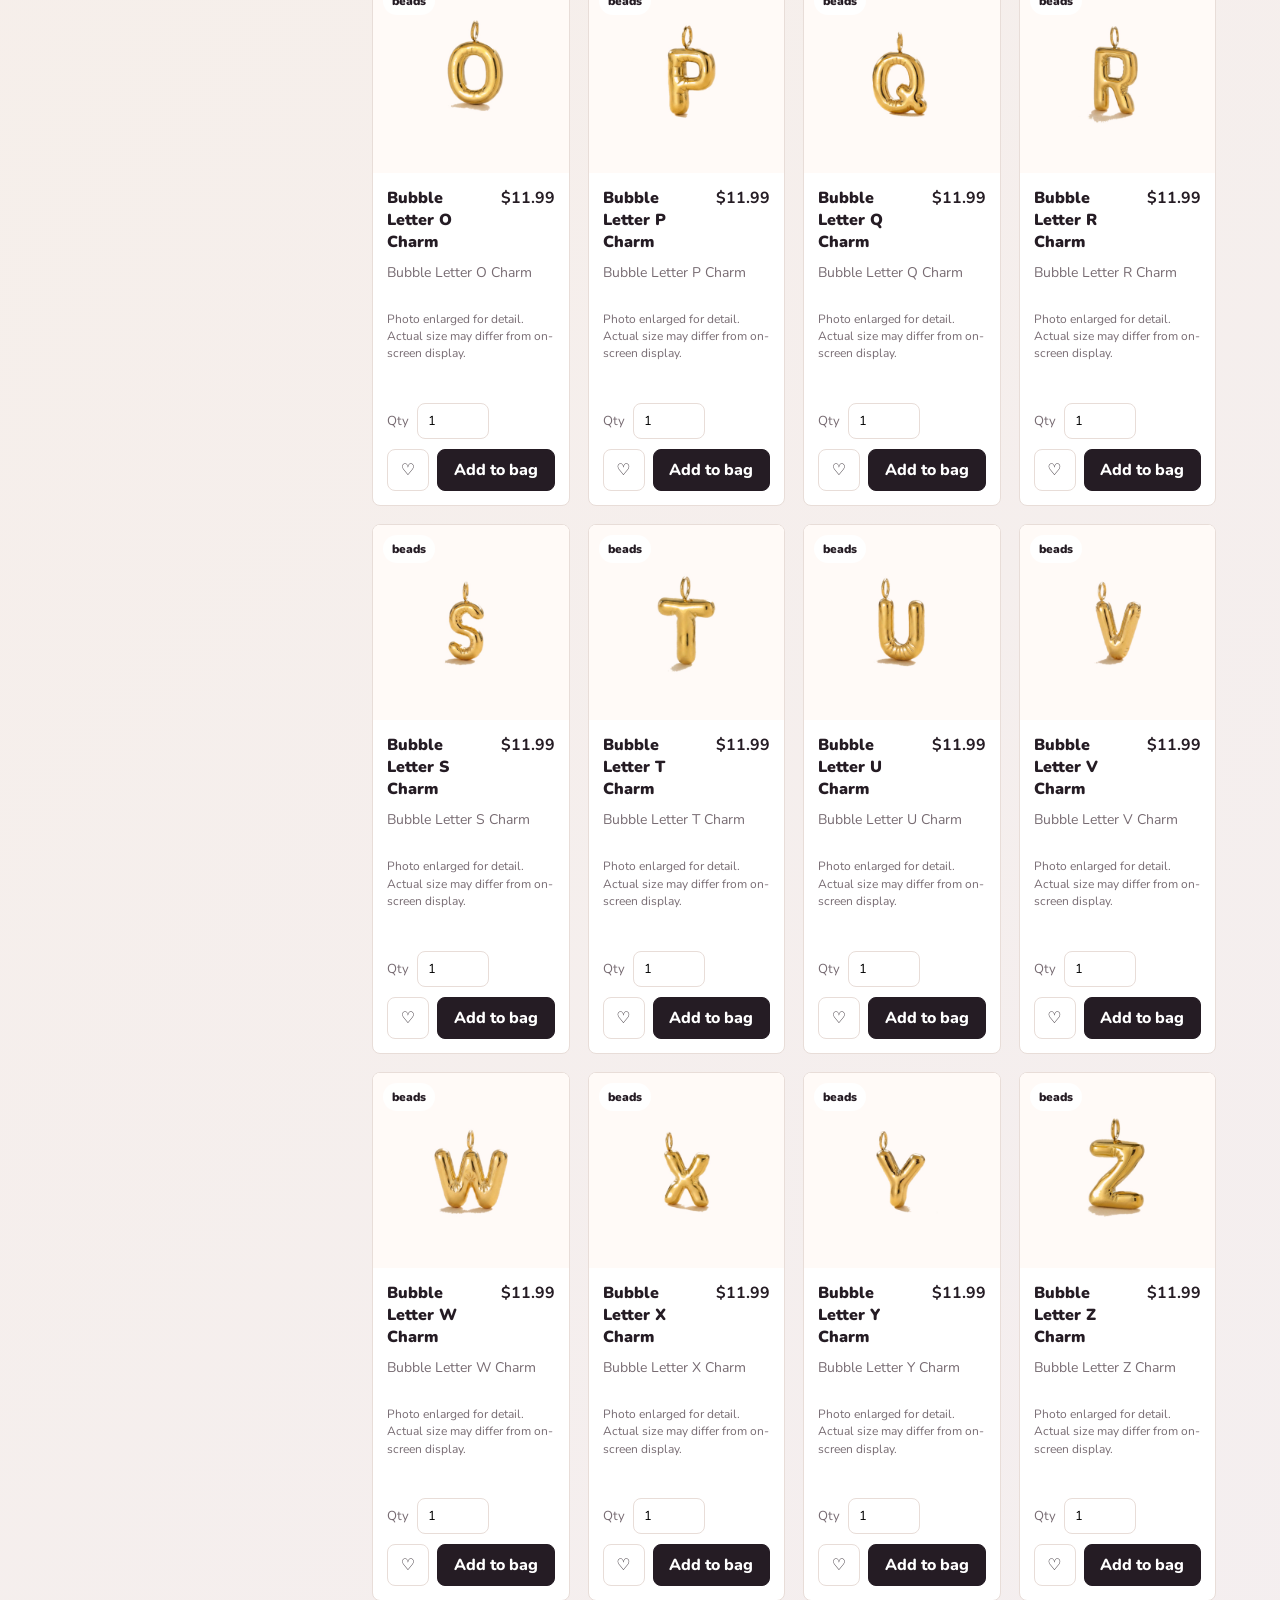
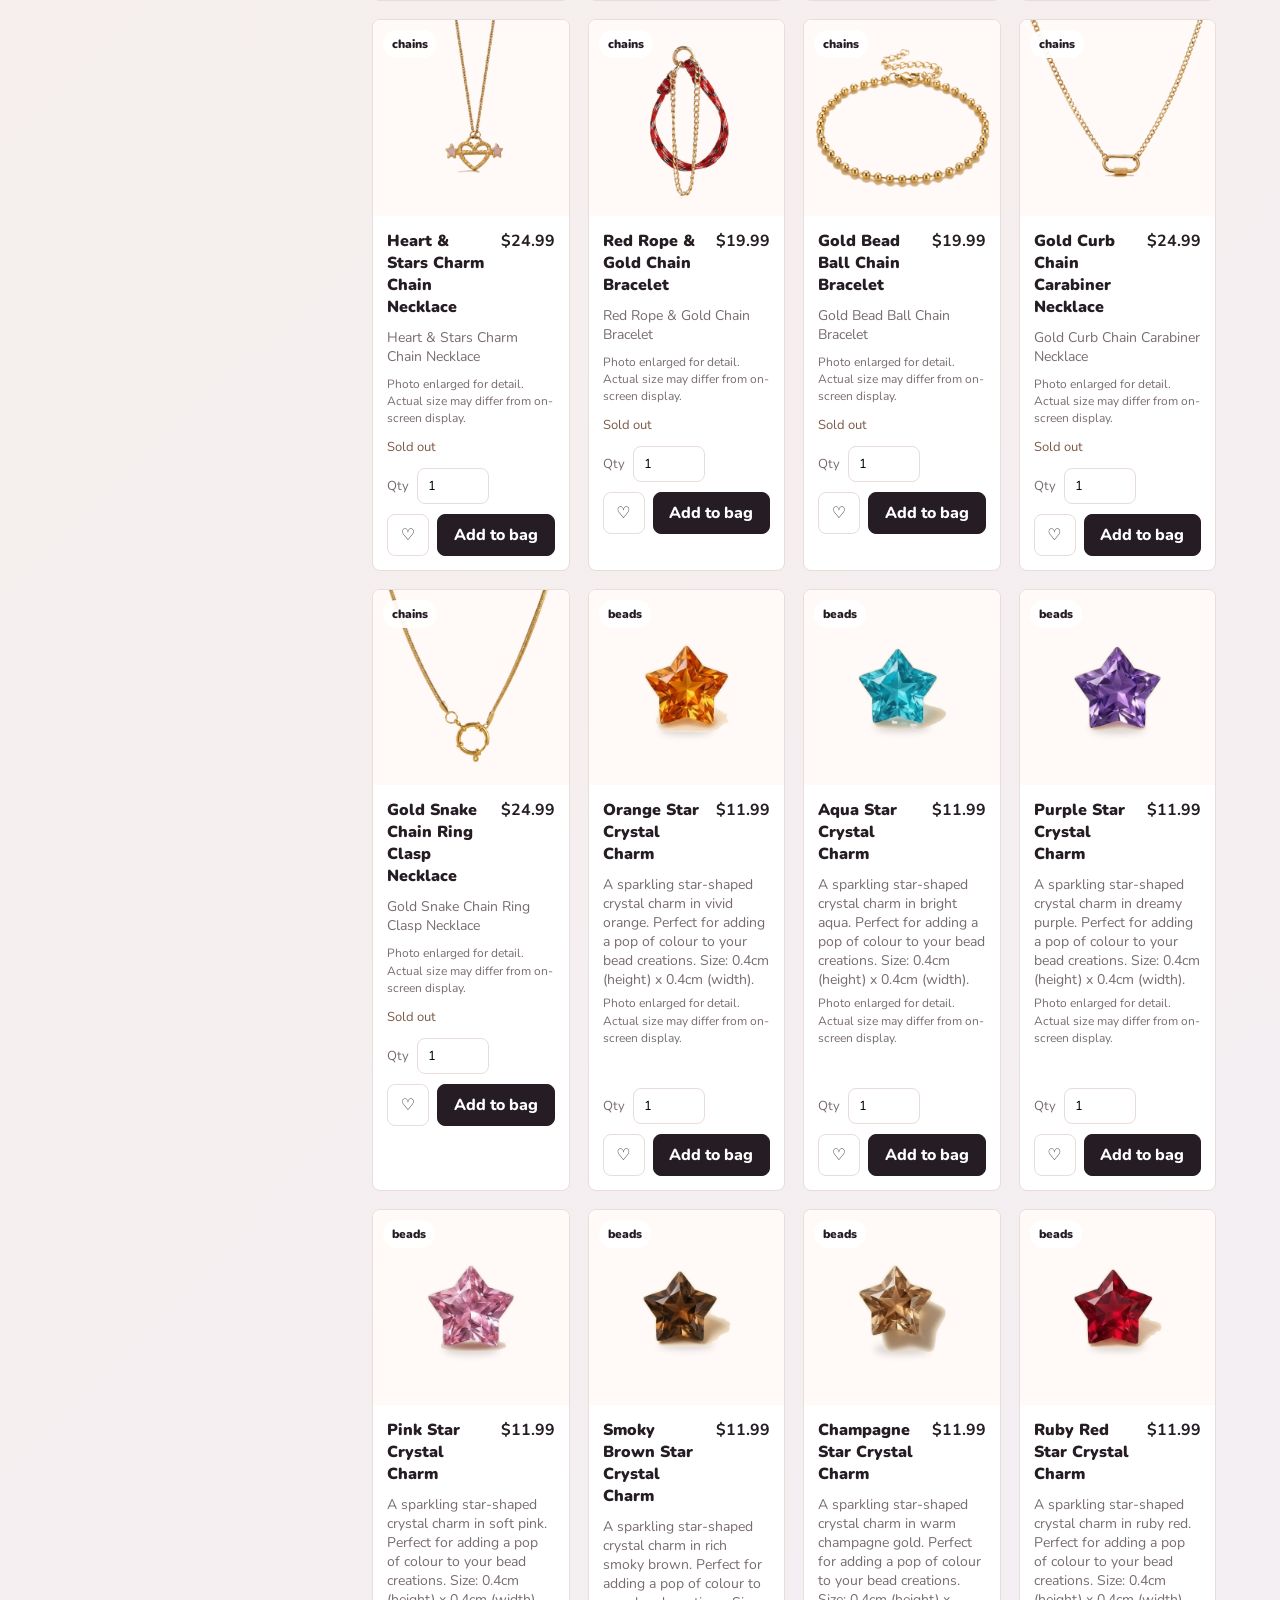
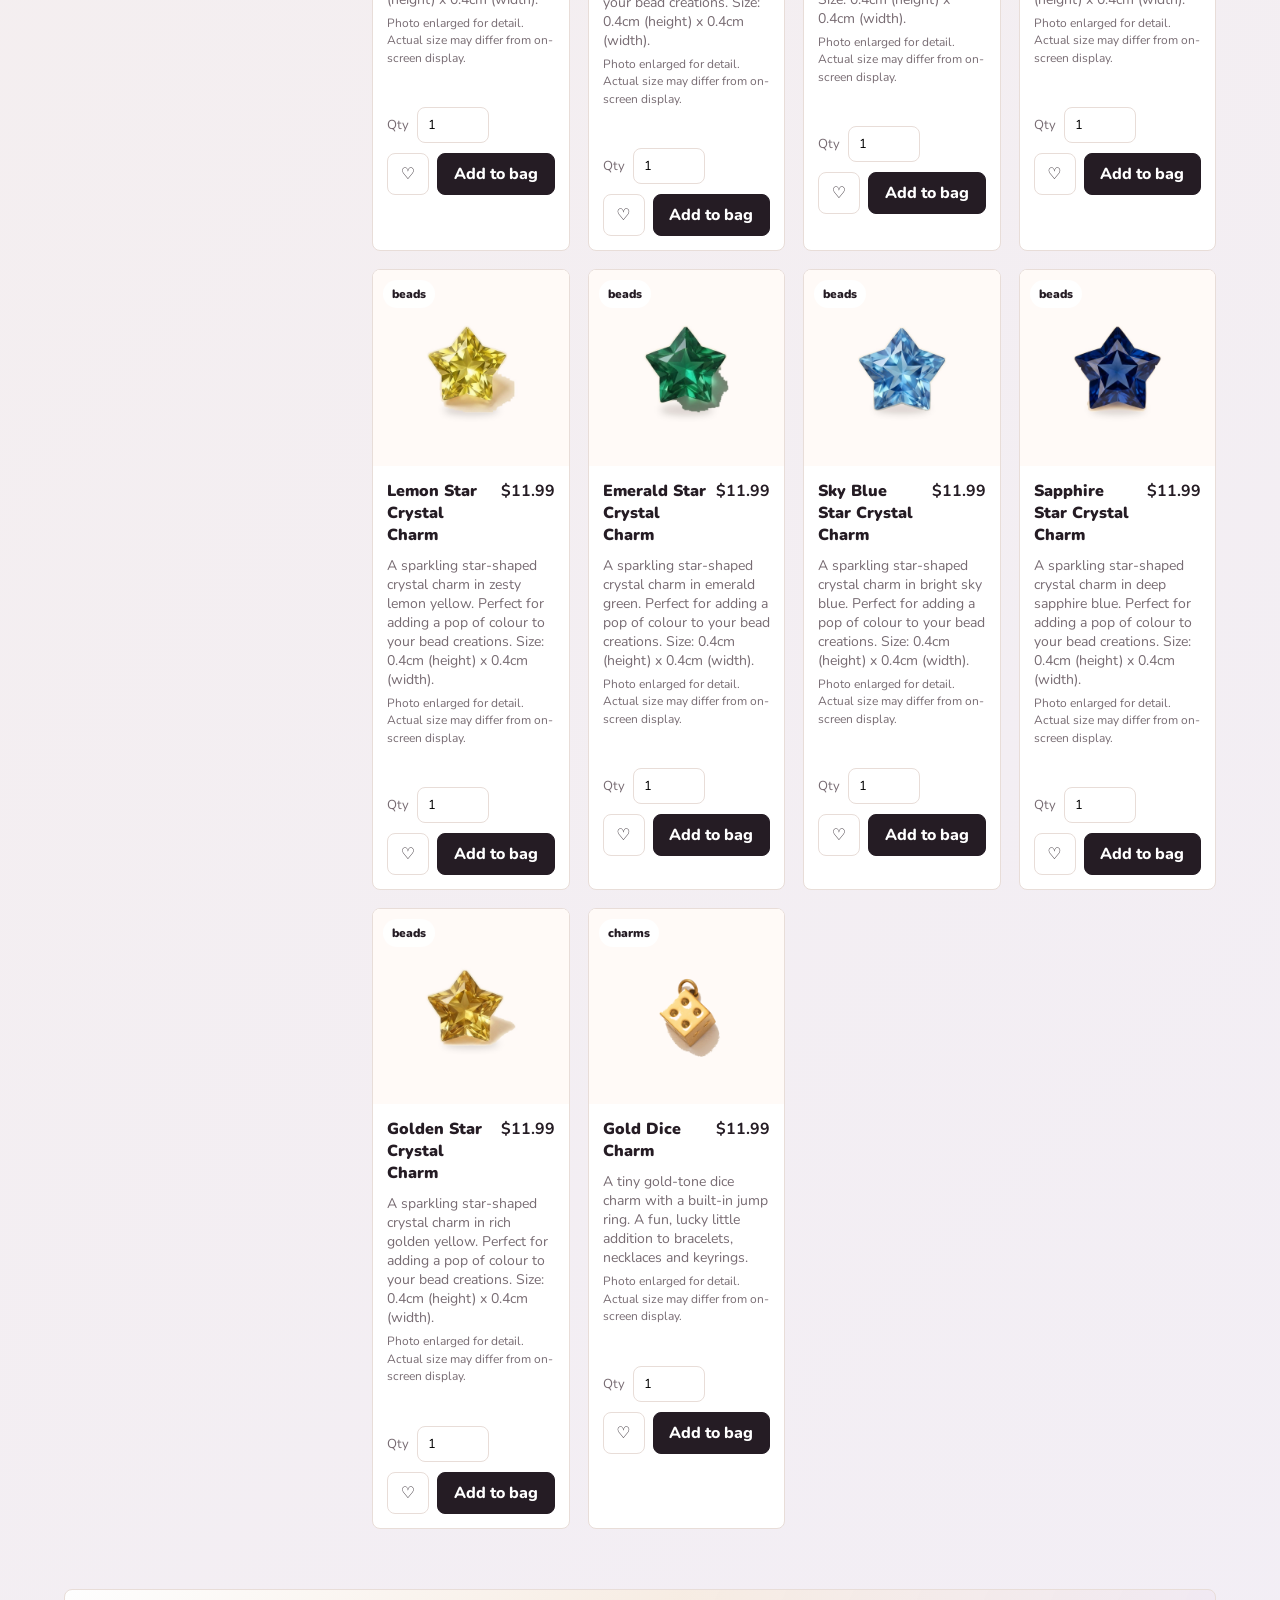
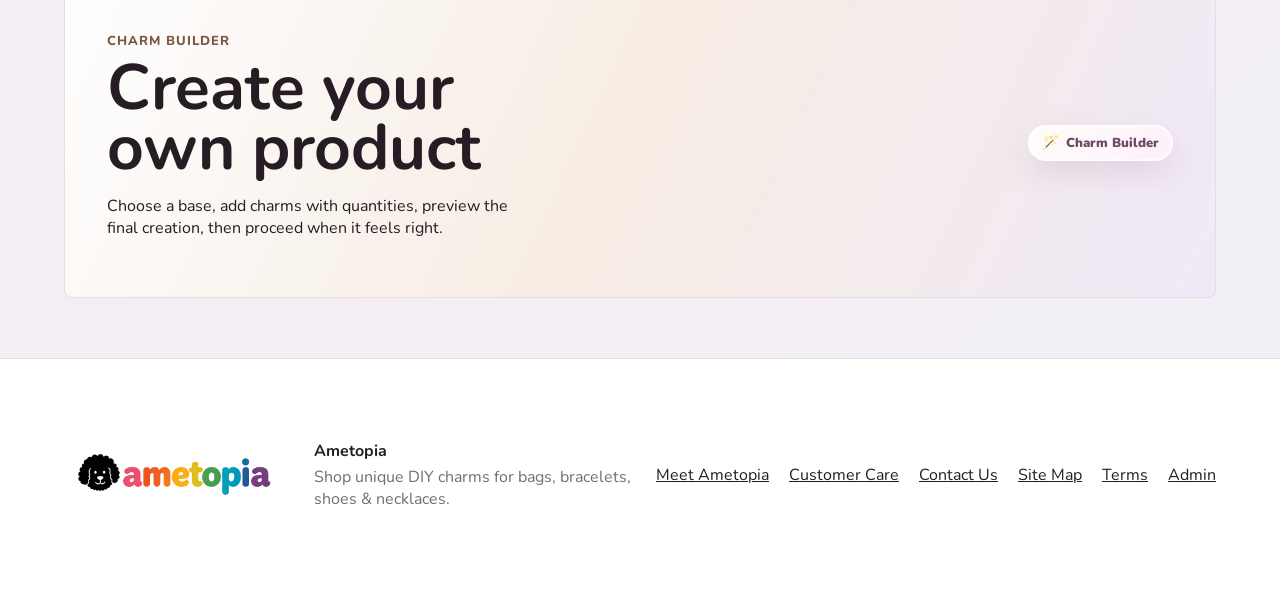
==== commit 52b32ca6: "Redesign homepage with charm board hero" ====
--- a/index.html
+++ b/index.html
@@ -55,15 +55,17 @@
           <a class="secondary-link" href="builder.html">Build a charm piece</a>
           </div>
         </div>
-        <div class="hero-gallery" aria-label="Featured Ametopia products">
-          <img id="heroMainImage" class="hero-main" src="assets/products/uniform/gold-curb-chain-carabiner-necklace.jpg" alt="Gold Curb Chain Carabiner Necklace">
-          <img id="heroSideImageOne" src="assets/products/uniform/sweet-cherry-pair-charm.jpg" alt="Sweet Cherry Pair Charm">
-          <img id="heroSideImageTwo" src="assets/products/uniform/golden-key-heart-charm.jpg" alt="Golden Key & Heart Charm">
-        </div>
-        <div class="hero-dots" aria-label="Hero slides">
-          <button class="active" type="button" data-hero-slide="0" aria-label="Slide 1"></button>
-          <button type="button" data-hero-slide="1" aria-label="Slide 2"></button>
-          <button type="button" data-hero-slide="2" aria-label="Slide 3"></button>
+        <div class="charm-board" aria-label="Ametopia charm board">
+          <div class="board-grid">
+            <span class="board-key"></span><span class="board-key"></span><span class="board-key"></span><span class="board-key"></span><span class="board-key"></span><span class="board-key"></span><span class="board-key"></span><span class="board-key"></span>
+            <span class="board-key"></span><img class="board-charm" src="assets/products/cutouts/pink-bow-sparkle-charm.png" alt="Pink Bow Sparkle Charm"><span class="board-key"></span><img class="board-charm" src="assets/products/cutouts/aqua-star-crystal-charm.png" alt="Aqua Star Crystal Charm"><span class="board-key wide"></span><img class="board-charm" src="assets/products/cutouts/golden-smile-charm.png" alt="Golden Smile Charm"><span class="board-key"></span>
+            <img class="board-charm" src="assets/products/cutouts/orange-star-crystal-charm.png" alt="Orange Star Crystal Charm"><span class="board-key pill"></span><img class="board-charm" src="assets/products/cutouts/green-smoothie-cup-charm.png" alt="Green Smoothie Cup Charm"><img class="board-charm" src="assets/products/cutouts/sweet-cherry-pair-charm.png" alt="Sweet Cherry Pair Charm"><span class="board-key"></span><img class="board-charm" src="assets/products/cutouts/pink-star-crystal-charm.png" alt="Pink Star Crystal Charm"><span class="board-key pill"></span><img class="board-charm" src="assets/products/cutouts/lucky-clover-charm.png" alt="Lucky Clover Charm">
+            <span class="board-key"></span><img class="board-charm" src="assets/products/cutouts/golden-key-heart-charm.png" alt="Golden Key Heart Charm"><img class="board-charm" src="assets/products/cutouts/lemon-star-crystal-charm.png" alt="Lemon Star Crystal Charm"><span class="board-key"></span><img class="board-charm" src="assets/products/cutouts/mystic-potion-heart-charm.png" alt="Mystic Potion Heart Charm"><span class="board-key"></span><img class="board-charm" src="assets/products/cutouts/ruby-red-star-crystal-charm.png" alt="Ruby Red Star Crystal Charm"><span class="board-key"></span>
+            <span class="board-key"></span><span class="board-key"></span><img class="board-charm" src="assets/products/cutouts/bubble-letter-a-charm.png" alt="Bubble Letter A Charm"><img class="board-charm" src="assets/products/cutouts/bubble-letter-m-charm.png" alt="Bubble Letter M Charm"><img class="board-charm" src="assets/products/cutouts/bubble-letter-e-charm.png" alt="Bubble Letter E Charm"><img class="board-charm" src="assets/products/cutouts/bubble-letter-t-charm.png" alt="Bubble Letter T Charm"><span class="board-key"></span><span class="board-key"></span>
+            <img class="board-charm" src="assets/products/cutouts/emerald-star-crystal-charm.png" alt="Emerald Star Crystal Charm"><span class="board-key pill"></span><img class="board-charm" src="assets/products/cutouts/galaxy-wonder-rocket-charm.png" alt="Galaxy Wonder Rocket Charm"><span class="board-key"></span><img class="board-charm" src="assets/products/cutouts/purple-star-crystal-charm.png" alt="Purple Star Crystal Charm"><span class="board-key"></span><img class="board-charm" src="assets/products/cutouts/linked-hearts-charm.png" alt="Linked Hearts Charm"><span class="board-key pill"></span>
+            <span class="board-key"></span><img class="board-charm" src="assets/products/cutouts/sapphire-star-crystal-charm.png" alt="Sapphire Star Crystal Charm"><span class="board-key"></span><img class="board-charm" src="assets/products/cutouts/golden-cross-charm.png" alt="Golden Cross Charm"><span class="board-key wide"></span><img class="board-charm" src="assets/products/cutouts/gold-dice-charm.png" alt="Gold Dice Charm"><span class="board-key"></span>
+            <span class="board-key"></span><span class="board-key"></span><span class="board-key"></span><span class="board-key"></span><span class="board-key"></span><span class="board-key"></span><span class="board-key"></span><span class="board-key"></span>
+          </div>
         </div>
       </section>
 
--- a/styles.css
+++ b/styles.css
@@ -154,22 +154,30 @@
 .hero {
   min-height: calc(100vh - 120px);
   display: grid;
-  grid-template-columns: 1fr;
-  grid-template-rows: auto minmax(280px, 1fr);
+  grid-template-columns: minmax(300px, 0.78fr) minmax(360px, 1fr);
   gap: clamp(24px, 4vw, 44px);
-  align-items: start;
+  align-items: center;
   padding: clamp(34px, 5vw, 58px) clamp(16px, 5vw, 72px) clamp(28px, 4vw, 46px);
-  background: url("assets/hero-dream-cosmos.png") center / cover no-repeat;
+  background:
+    radial-gradient(circle at 78% 20%, rgba(255, 93, 169, 0.28), transparent 19rem),
+    radial-gradient(circle at 86% 70%, rgba(81, 220, 178, 0.18), transparent 20rem),
+    radial-gradient(circle at 12% 22%, rgba(255, 226, 154, 0.18), transparent 16rem),
+    linear-gradient(135deg, #161017 0%, #231924 44%, #100d13 100%);
   position: relative;
   overflow: hidden;
+  isolation: isolate;
 }
 .hero::before {
   content: "";
   position: absolute;
   inset: 0;
   z-index: 0;
-  background: url("assets/hero-dream-cosmos.png") center / cover no-repeat;
-  opacity: 1;
+  background:
+    linear-gradient(rgba(255, 255, 255, 0.035) 1px, transparent 1px),
+    linear-gradient(90deg, rgba(255, 255, 255, 0.035) 1px, transparent 1px);
+  background-size: 34px 34px;
+  mask-image: radial-gradient(circle at 70% 50%, black 0%, transparent 72%);
+  opacity: 0.9;
 }
 .hero::after {
   content: "";
@@ -177,8 +185,8 @@
   inset: 0;
   z-index: 1;
   background:
-    linear-gradient(180deg, rgba(255, 255, 255, 0.82) 0%, rgba(255, 255, 255, 0.42) 42%, rgba(255, 255, 255, 0.06) 100%),
-    linear-gradient(0deg, rgba(255, 246, 250, 0.12), rgba(255, 246, 250, 0.12));
+    radial-gradient(circle at 72% 50%, transparent 0%, rgba(10, 7, 11, 0.14) 44%, rgba(10, 7, 11, 0.34) 100%),
+    linear-gradient(90deg, rgba(10, 7, 11, 0.14), transparent 54%);
   pointer-events: none;
 }
 .hero-copy {
@@ -188,7 +196,7 @@
 }
 .hero h1 {
   margin: 2px 0 14px;
-  font-size: clamp(58px, 10vw, 142px);
+  font-size: clamp(58px, 8.6vw, 132px);
   line-height: 0.88;
 }
 .rainbow-word span:nth-child(1) { color: #ef4d78; }
@@ -199,12 +207,13 @@
 .rainbow-word span:nth-child(6) { color: #09a5bd; }
 .rainbow-word span:nth-child(7) { color: #2875ba; }
 .rainbow-word span:nth-child(8) { color: #8d4b9e; }
-.hero p { max-width: 600px; font-size: clamp(18px, 2vw, 24px); color: #4f3b48; }
+.hero p { max-width: 600px; font-size: clamp(18px, 2vw, 24px); color: rgba(255, 247, 252, 0.9); }
 .hero-subcopy {
   margin-top: 8px;
   font-size: clamp(16px, 1.5vw, 19px) !important;
-  color: var(--muted) !important;
-}
+  color: rgba(255, 235, 244, 0.76) !important;
+}
+.hero .kicker { color: #ffd7ea; }
 .kicker {
   margin: 0 0 8px;
   color: #7c5946;
@@ -231,6 +240,106 @@
   font-weight: 800;
   color: var(--brown);
 }
+.hero .primary-link {
+  background: #fff4fa;
+  color: #2b1724;
+  box-shadow: 0 16px 32px rgba(255, 114, 178, 0.2);
+}
+.hero .secondary-link {
+  background: rgba(255, 255, 255, 0.12);
+  border-color: rgba(255, 255, 255, 0.24);
+  color: #fff7fb;
+  backdrop-filter: blur(10px);
+}
+.charm-board {
+  position: relative;
+  z-index: 2;
+  width: min(100%, 650px);
+  margin-inline: auto;
+  padding: clamp(12px, 2vw, 18px);
+  border: 1px solid rgba(255, 255, 255, 0.14);
+  border-radius: 28px;
+  background:
+    radial-gradient(circle at 50% 20%, rgba(255, 111, 189, 0.16), transparent 24rem),
+    linear-gradient(145deg, rgba(41, 34, 43, 0.94), rgba(17, 14, 20, 0.98));
+  box-shadow:
+    0 36px 80px rgba(0, 0, 0, 0.36),
+    inset 0 0 0 1px rgba(255, 255, 255, 0.08);
+}
+.charm-board::before,
+.charm-board::after {
+  content: "";
+  position: absolute;
+  pointer-events: none;
+}
+.charm-board::before {
+  inset: 16px;
+  border-radius: 20px;
+  background:
+    radial-gradient(circle at 18% 24%, rgba(255, 105, 180, 0.22), transparent 18%),
+    radial-gradient(circle at 82% 72%, rgba(76, 221, 181, 0.16), transparent 20%);
+  filter: blur(12px);
+}
+.charm-board::after {
+  inset: 0;
+  border-radius: inherit;
+  background: linear-gradient(120deg, rgba(255, 255, 255, 0.18), transparent 22%, transparent 78%, rgba(255, 255, 255, 0.08));
+}
+.board-grid {
+  position: relative;
+  z-index: 1;
+  display: grid;
+  grid-template-columns: repeat(8, minmax(0, 1fr));
+  gap: clamp(6px, 1.1vw, 10px);
+}
+.board-key,
+.board-charm {
+  width: 100%;
+  aspect-ratio: 1;
+  border-radius: 12px;
+}
+.board-key {
+  display: block;
+  background:
+    linear-gradient(145deg, rgba(98, 90, 101, 0.94), rgba(46, 40, 50, 0.98));
+  border: 1px solid rgba(255, 255, 255, 0.1);
+  box-shadow:
+    inset 0 3px 5px rgba(255, 255, 255, 0.14),
+    inset 0 -8px 12px rgba(0, 0, 0, 0.22),
+    0 9px 14px rgba(0, 0, 0, 0.28);
+}
+.board-key::after {
+  content: "+";
+  display: grid;
+  place-items: center;
+  width: 100%;
+  height: 100%;
+  color: rgba(255, 255, 255, 0.2);
+  font-size: clamp(18px, 2vw, 25px);
+  font-weight: 300;
+}
+.board-key.pill {
+  aspect-ratio: 1.8 / 1;
+  align-self: center;
+  border-radius: 999px;
+}
+.board-key.wide {
+  grid-column: span 2;
+  aspect-ratio: 2.15 / 1;
+  align-self: center;
+  border-radius: 999px;
+}
+.board-charm {
+  object-fit: contain;
+  padding: clamp(3px, 0.65vw, 7px);
+  background:
+    radial-gradient(circle at 50% 44%, rgba(255, 255, 255, 0.16), transparent 54%),
+    rgba(255, 255, 255, 0.02);
+  filter: drop-shadow(0 11px 10px rgba(0, 0, 0, 0.28));
+  transform: translateY(-1px);
+}
+.board-charm:nth-of-type(3n) { transform: translateY(1px) rotate(-3deg); }
+.board-charm:nth-of-type(4n) { transform: translateY(-2px) rotate(4deg); }
 .hero-gallery {
   position: relative;
   z-index: 2;
@@ -1353,17 +1462,11 @@
     align-items: start;
     padding-top: 46px;
   }
-  .hero::after {
-    background:
-      linear-gradient(180deg, rgba(255, 255, 255, 0.9) 0%, rgba(255, 255, 255, 0.65) 48%, rgba(255, 255, 255, 0.14) 100%),
-      linear-gradient(0deg, rgba(255, 250, 247, 0.2), rgba(255, 250, 247, 0.2));
+  .charm-board {
+    width: 100%;
+    border-radius: 22px;
   }
-  .hero-gallery {
-    width: 100%;
-    height: 390px;
-    grid-template-columns: 1fr 1fr;
-  }
-  .hero-gallery .hero-main { min-height: 100%; }
+  .board-grid { gap: 7px; }
   .category-band, .product-grid, .service-strip, .ops-grid, .checkout-grid, .terms-grid { grid-template-columns: 1fr 1fr; }
   .admin-ops-grid, .admin-kpi-grid { grid-template-columns: 1fr; }
   .admin-two-col, .admin-settings-grid { grid-template-columns: 1fr; }
@@ -1385,9 +1488,8 @@
   .brand img { width: 220px; }
   .builder-choice-grid { grid-template-columns: repeat(2, minmax(0, 1fr)); }
   .creation-canvas { min-height: 430px; }
-  .hero-gallery {
-    height: 330px;
-    grid-template-columns: 1fr 1fr;
-  }
-  .hero-gallery .hero-main { grid-row: span 2; }
-}
+  .board-grid { grid-template-columns: repeat(6, minmax(0, 1fr)); }
+  .board-grid > :nth-last-child(-n + 12) { display: none; }
+  .board-key,
+  .board-charm { border-radius: 10px; }
+}
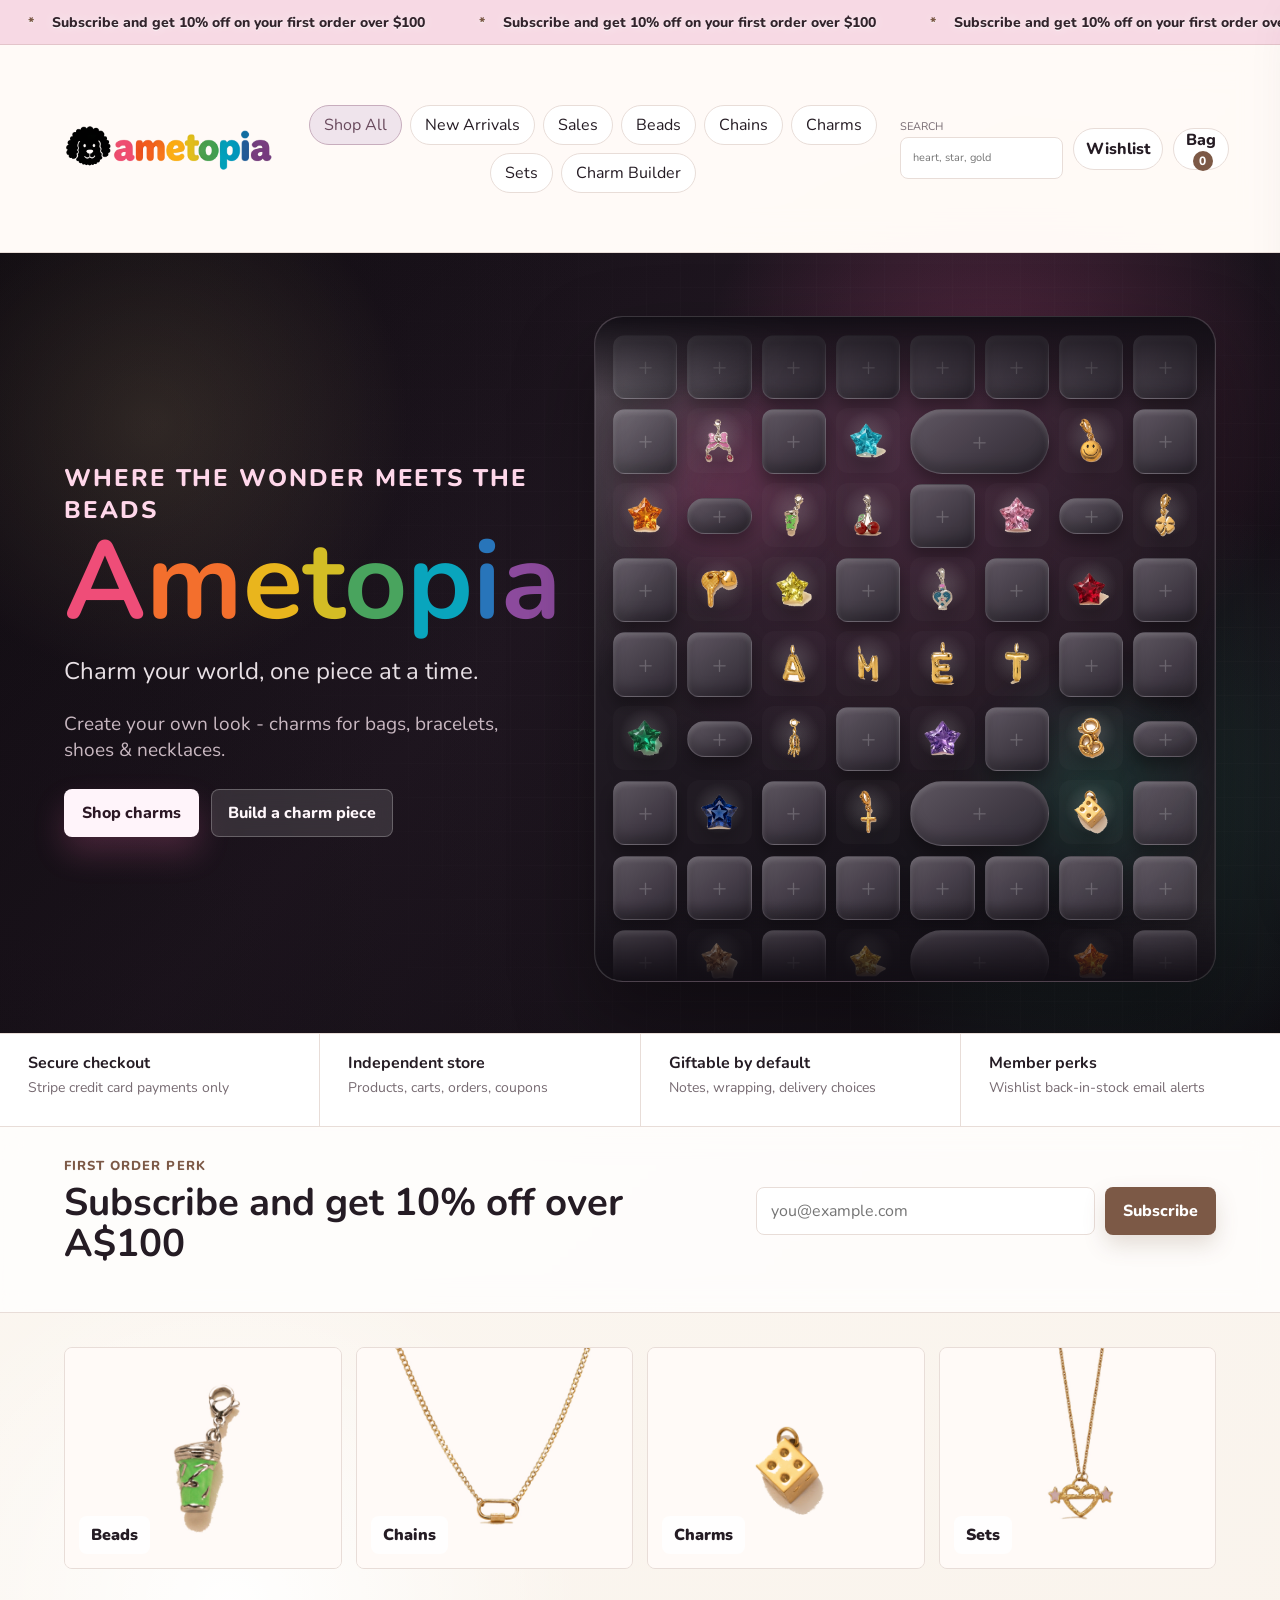
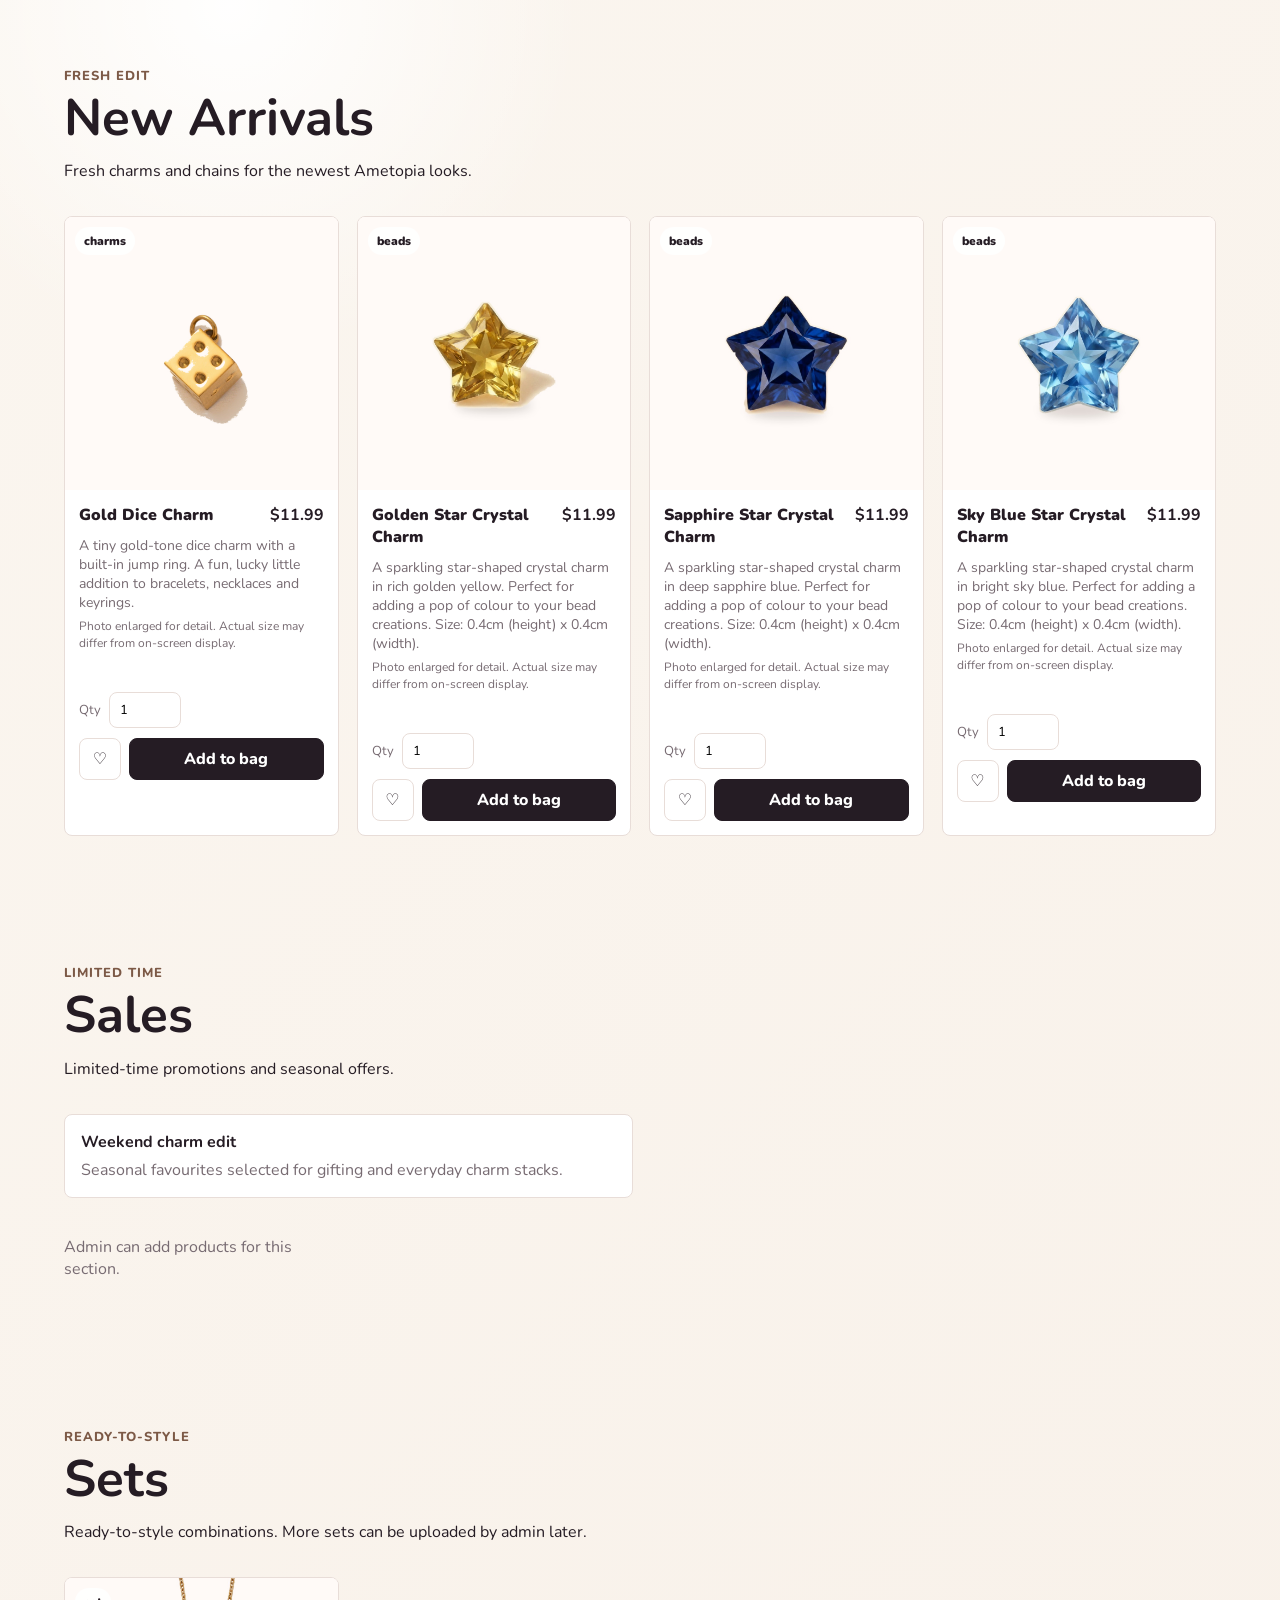
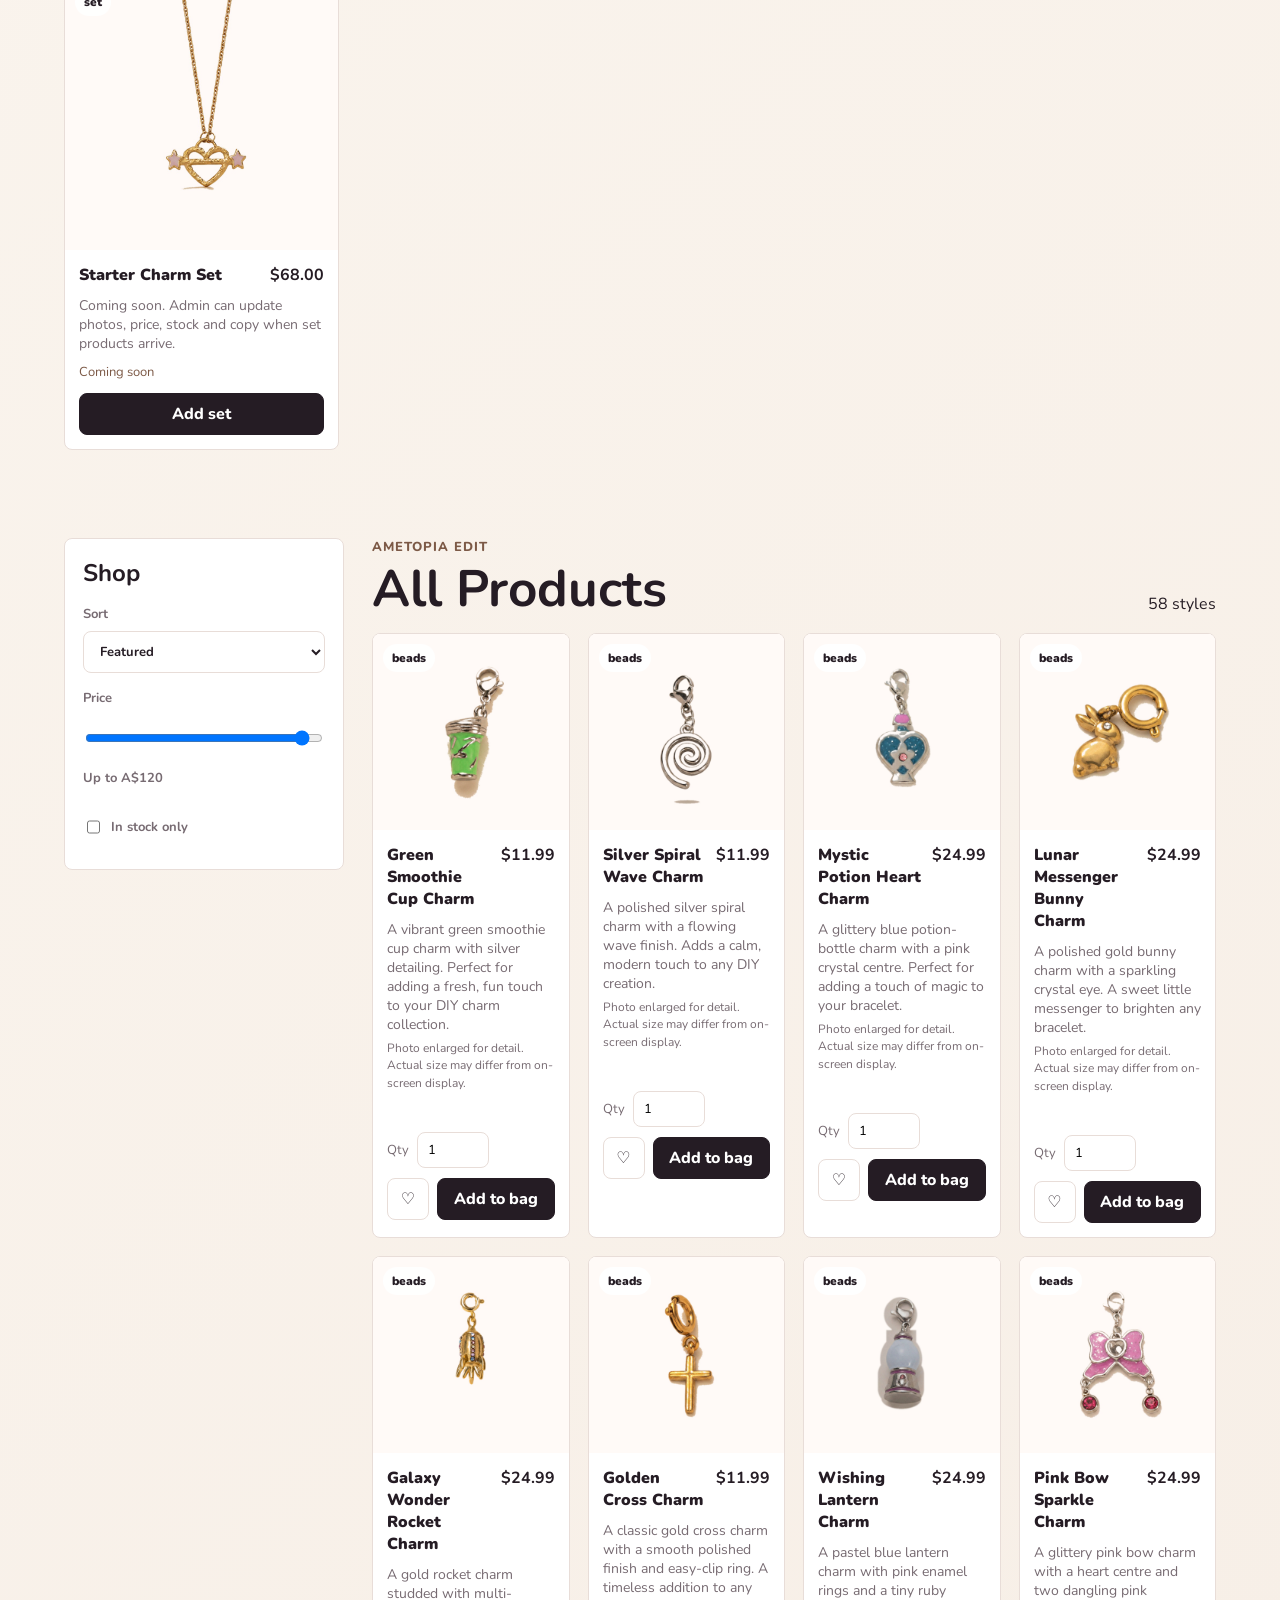
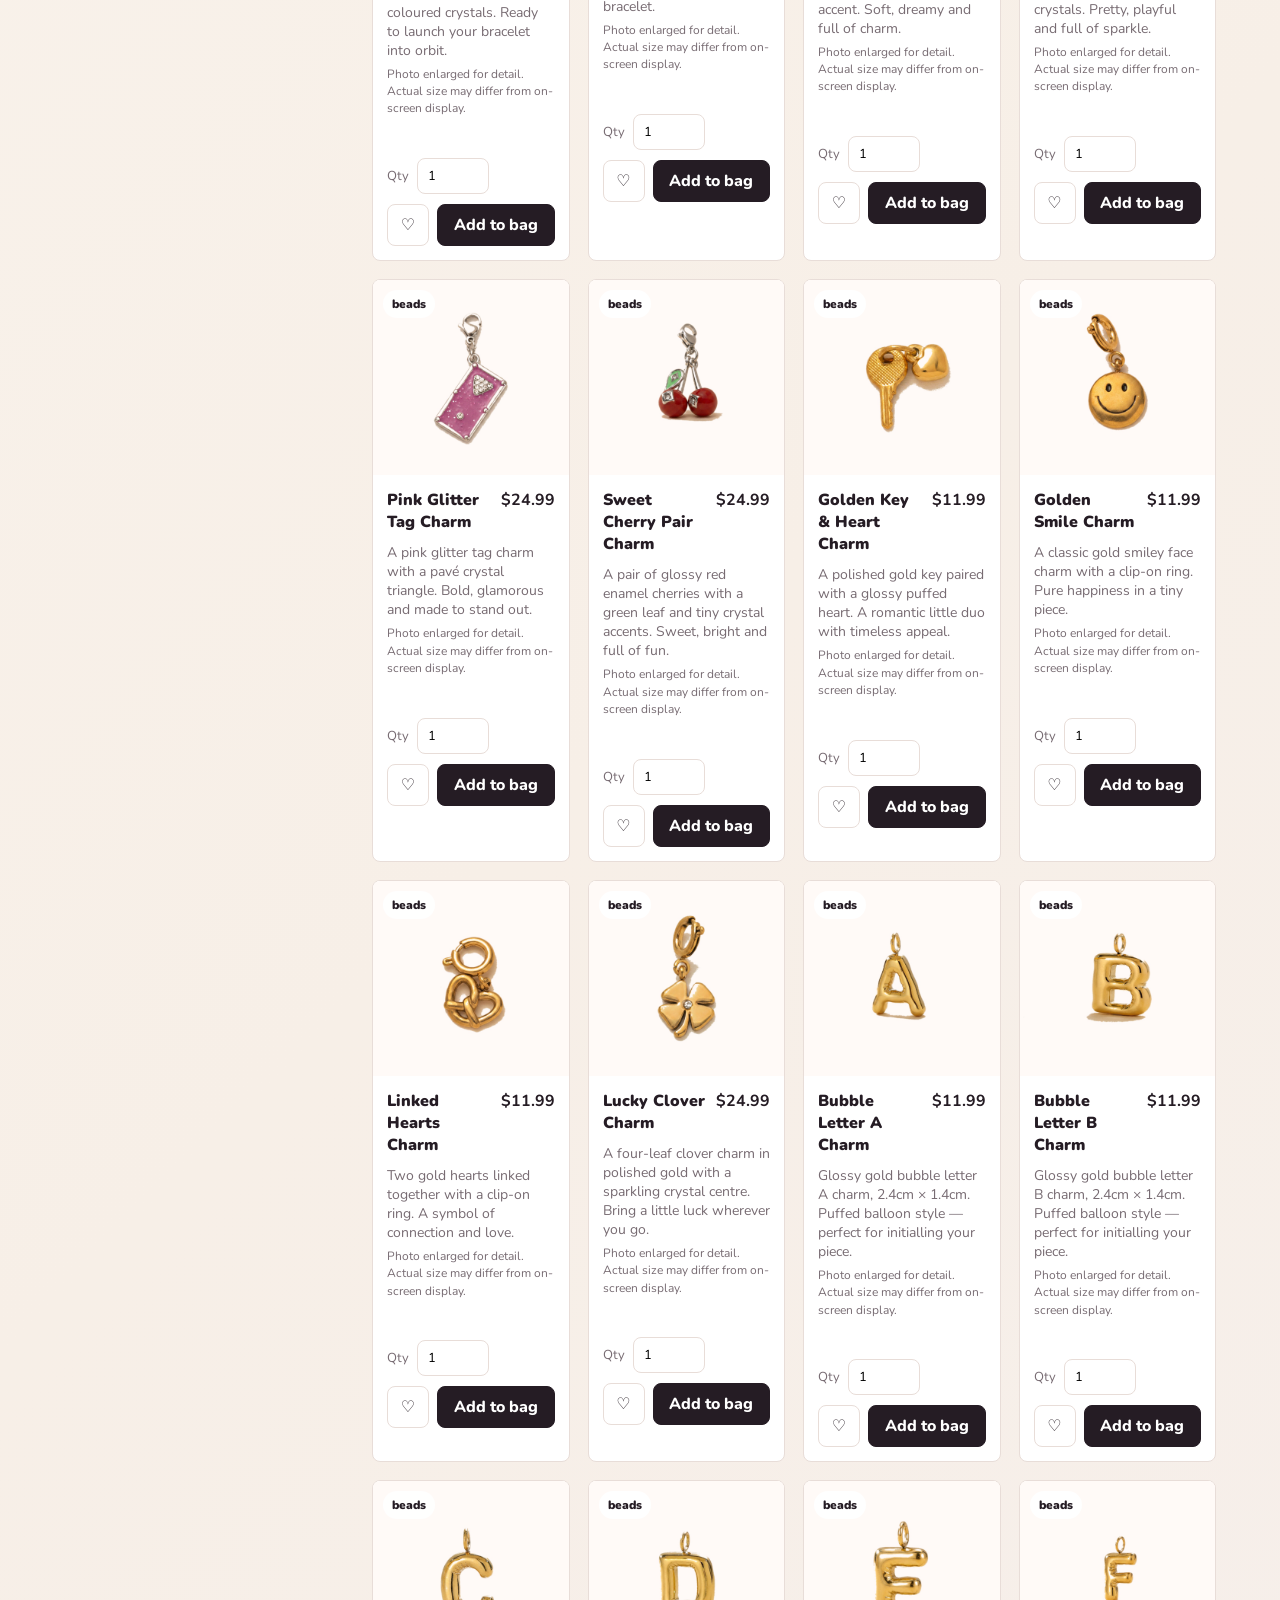
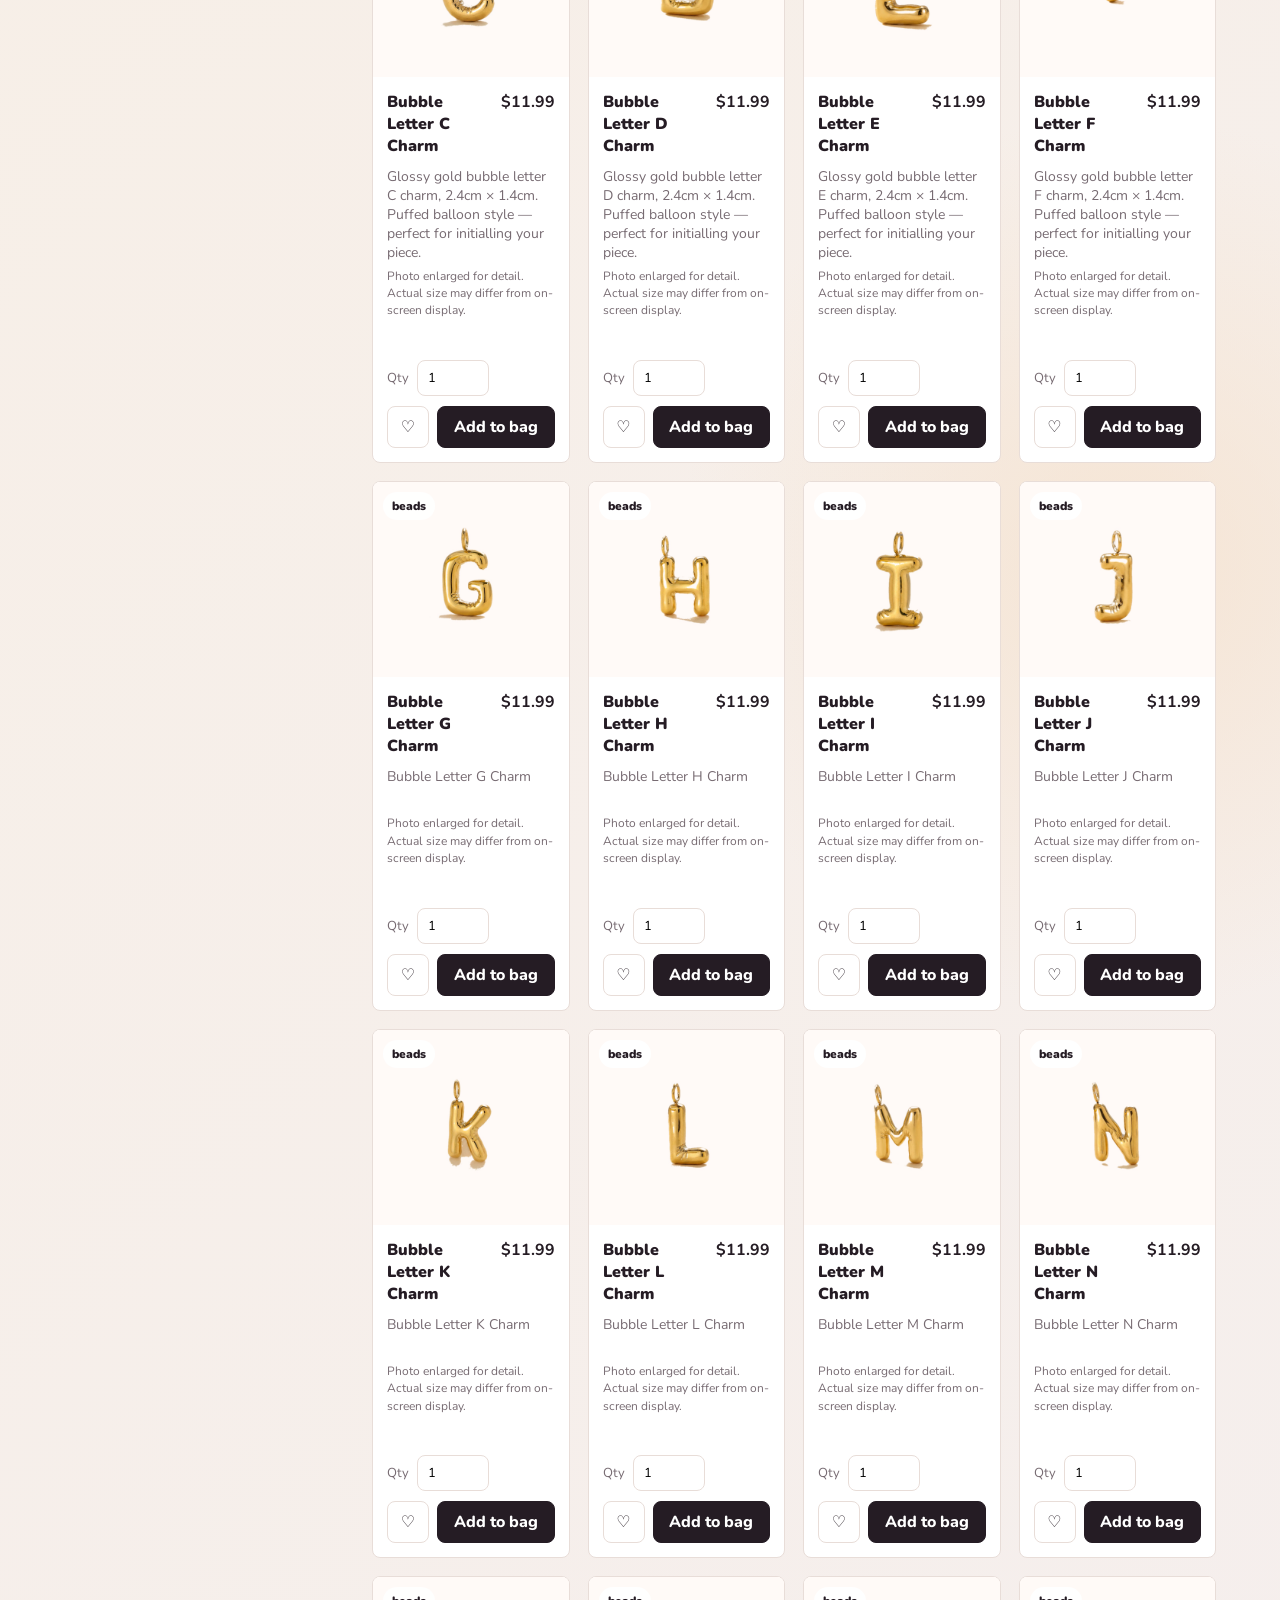
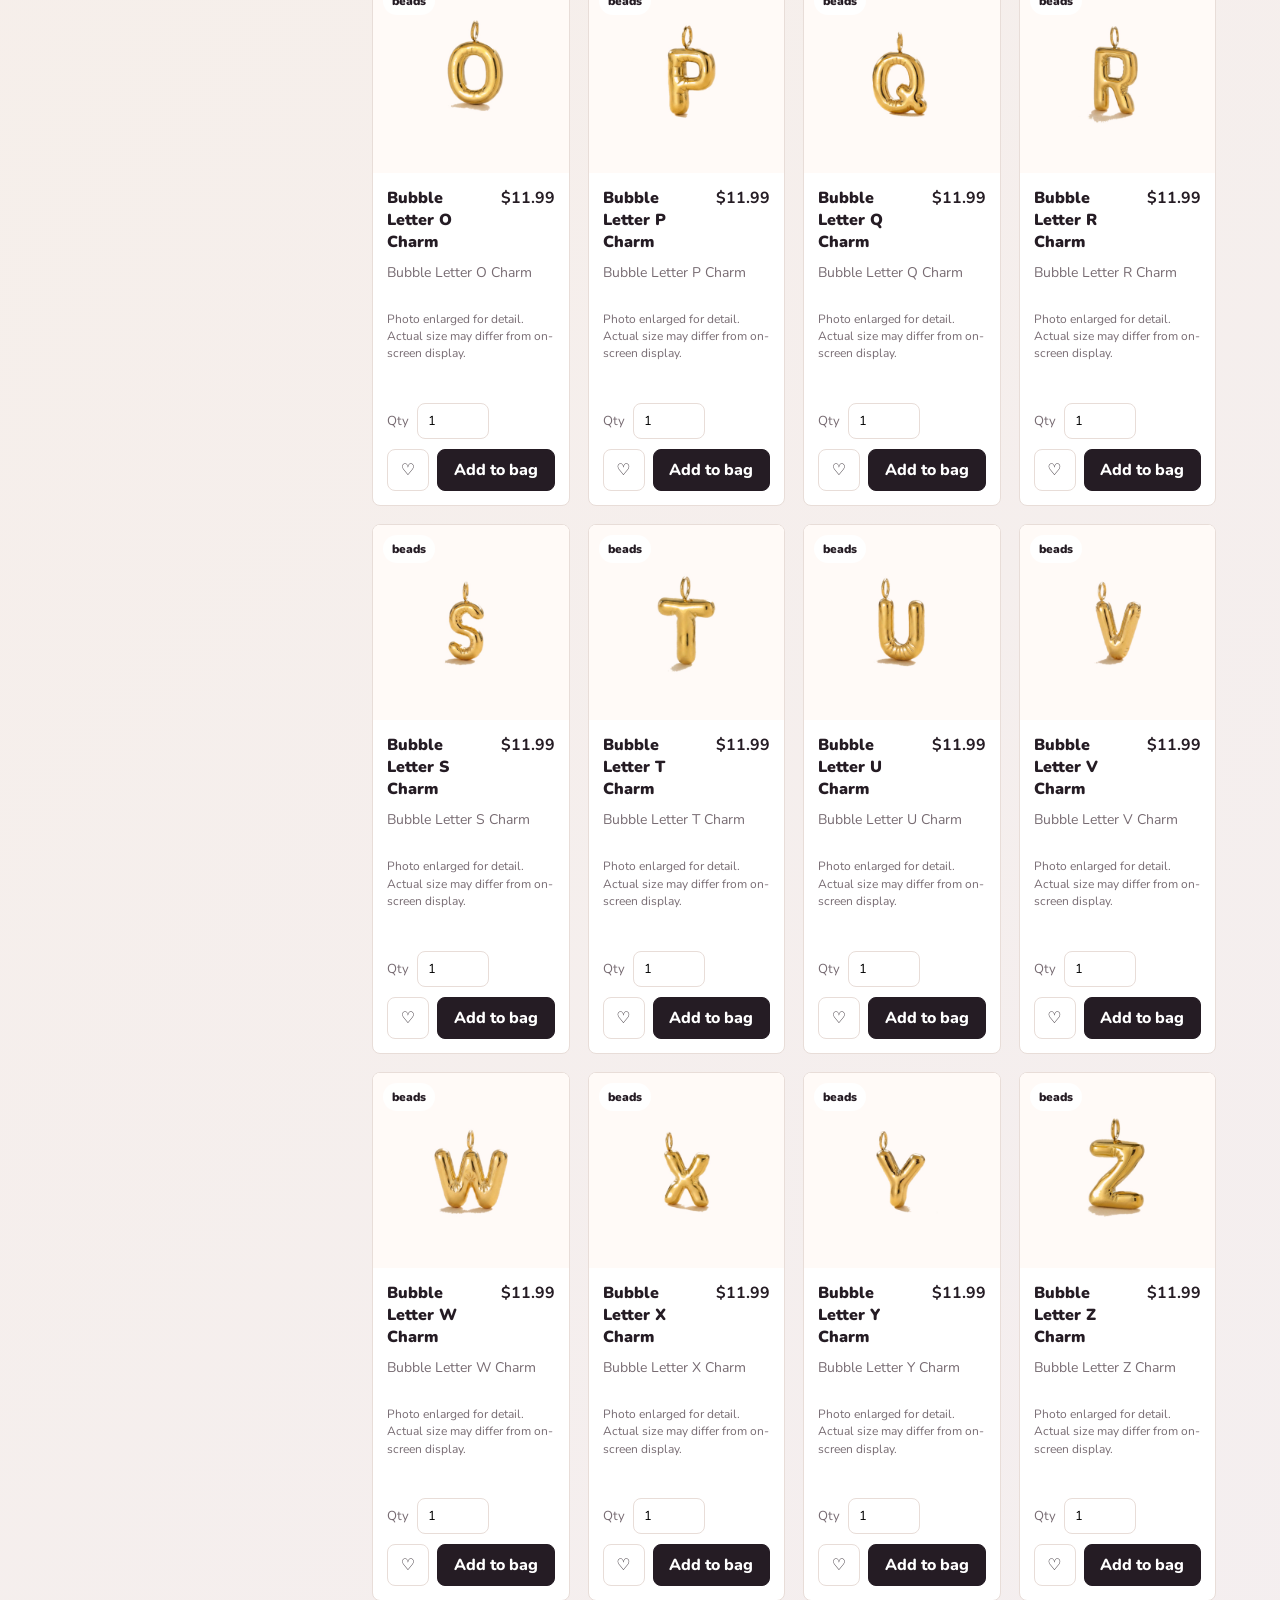
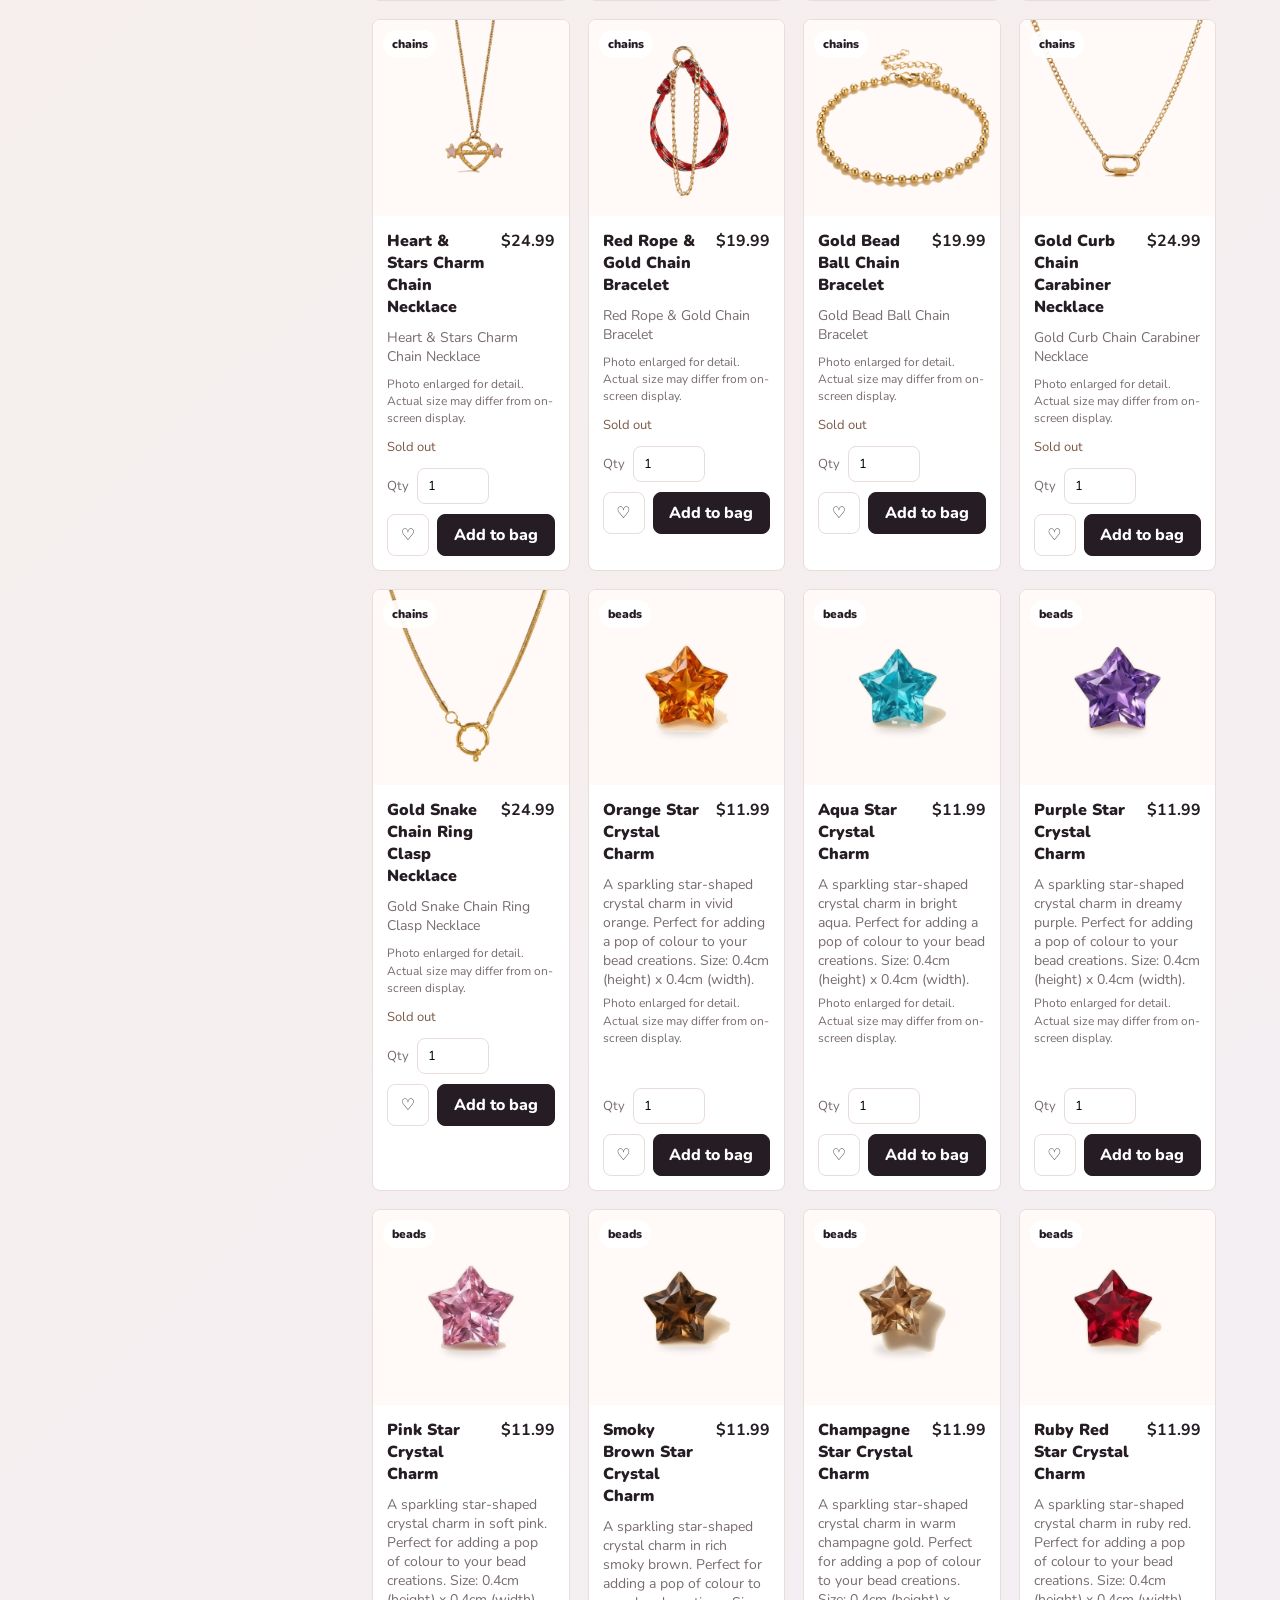
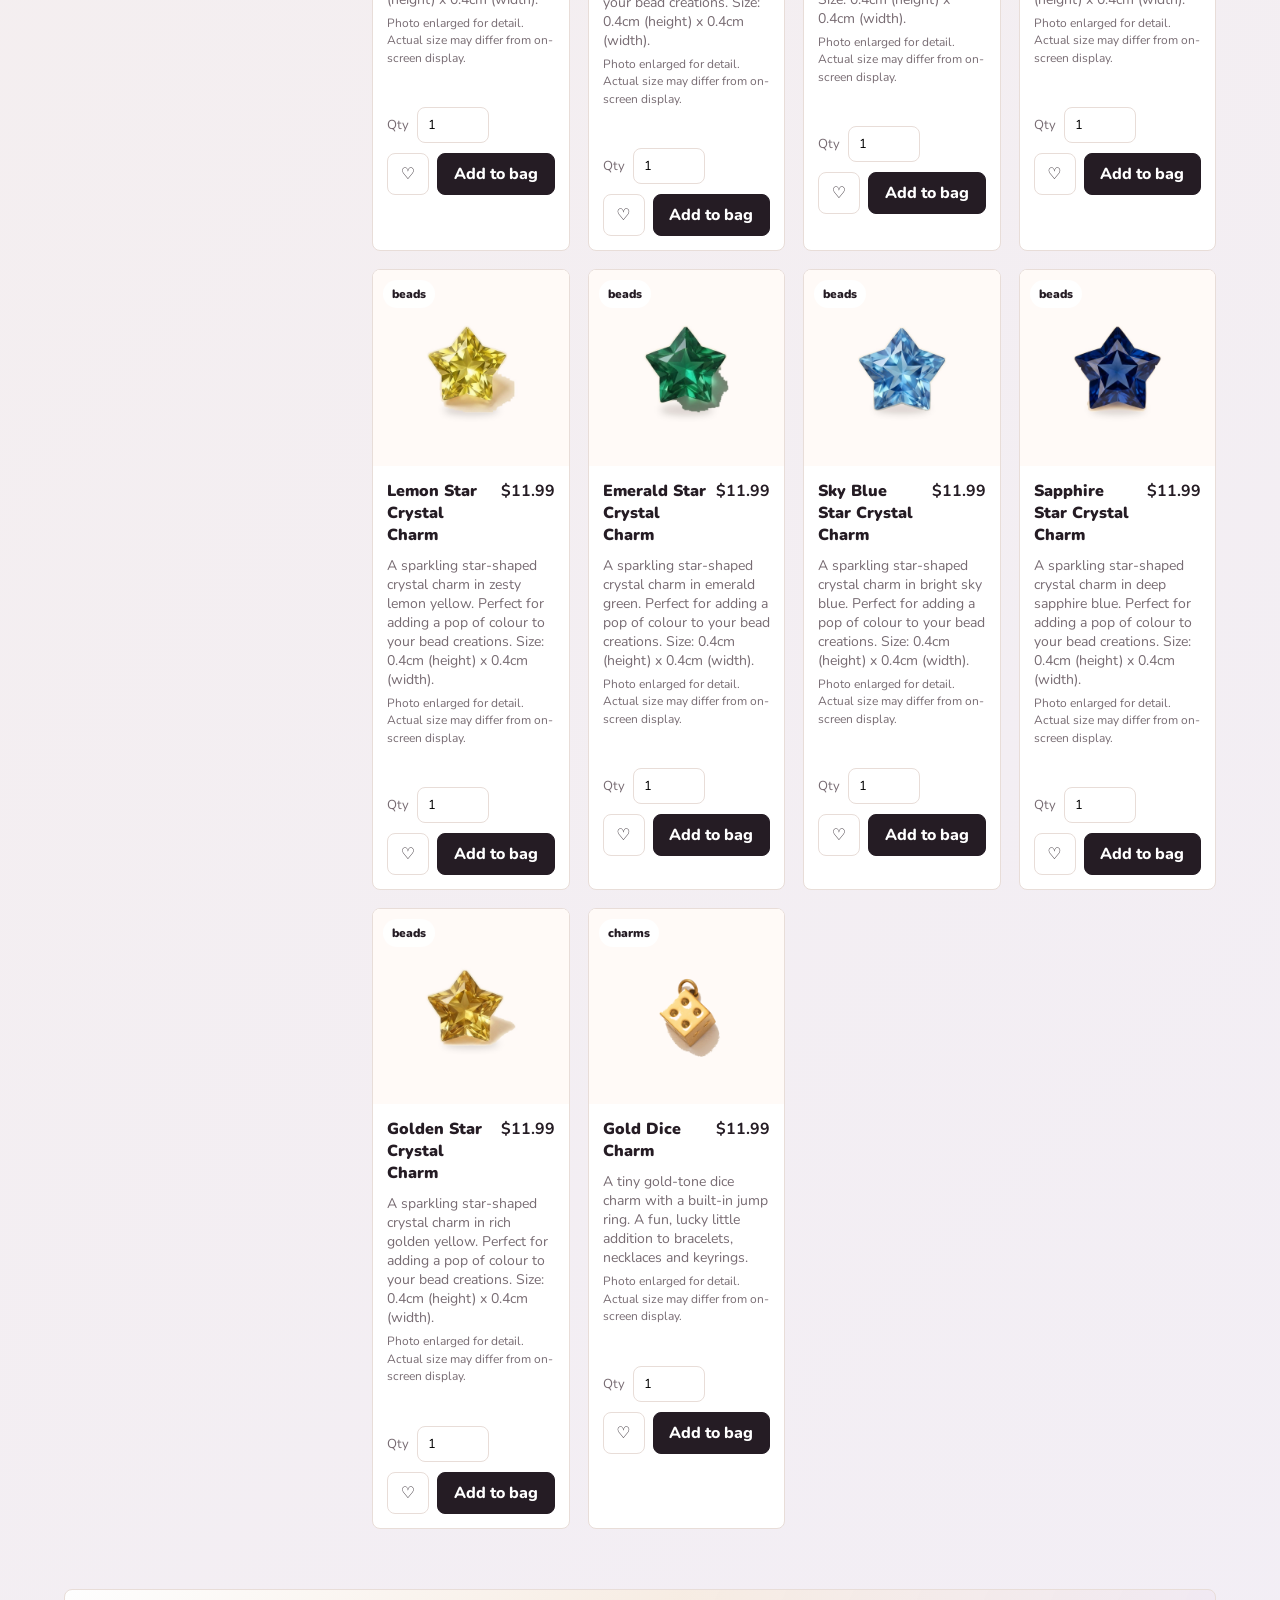
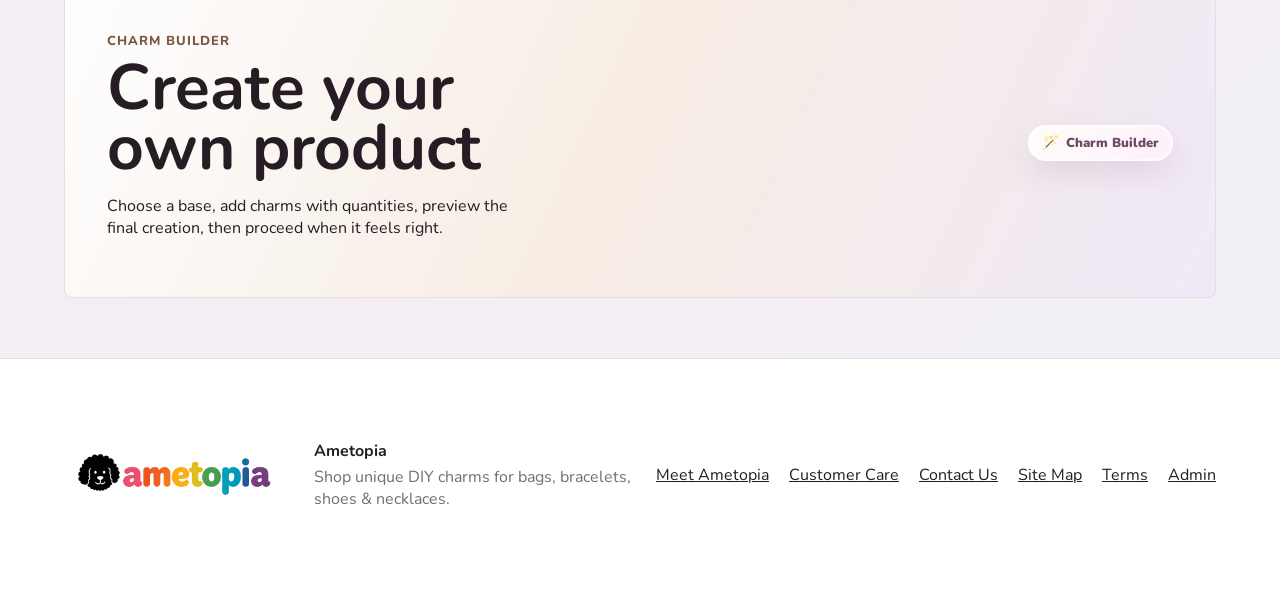
==== commit 64317f9b: "Animate homepage charm board" ====
--- a/index.html
+++ b/index.html
@@ -56,15 +56,27 @@
           </div>
         </div>
         <div class="charm-board" aria-label="Ametopia charm board">
-          <div class="board-grid">
-            <span class="board-key"></span><span class="board-key"></span><span class="board-key"></span><span class="board-key"></span><span class="board-key"></span><span class="board-key"></span><span class="board-key"></span><span class="board-key"></span>
-            <span class="board-key"></span><img class="board-charm" src="assets/products/cutouts/pink-bow-sparkle-charm.png" alt="Pink Bow Sparkle Charm"><span class="board-key"></span><img class="board-charm" src="assets/products/cutouts/aqua-star-crystal-charm.png" alt="Aqua Star Crystal Charm"><span class="board-key wide"></span><img class="board-charm" src="assets/products/cutouts/golden-smile-charm.png" alt="Golden Smile Charm"><span class="board-key"></span>
-            <img class="board-charm" src="assets/products/cutouts/orange-star-crystal-charm.png" alt="Orange Star Crystal Charm"><span class="board-key pill"></span><img class="board-charm" src="assets/products/cutouts/green-smoothie-cup-charm.png" alt="Green Smoothie Cup Charm"><img class="board-charm" src="assets/products/cutouts/sweet-cherry-pair-charm.png" alt="Sweet Cherry Pair Charm"><span class="board-key"></span><img class="board-charm" src="assets/products/cutouts/pink-star-crystal-charm.png" alt="Pink Star Crystal Charm"><span class="board-key pill"></span><img class="board-charm" src="assets/products/cutouts/lucky-clover-charm.png" alt="Lucky Clover Charm">
-            <span class="board-key"></span><img class="board-charm" src="assets/products/cutouts/golden-key-heart-charm.png" alt="Golden Key Heart Charm"><img class="board-charm" src="assets/products/cutouts/lemon-star-crystal-charm.png" alt="Lemon Star Crystal Charm"><span class="board-key"></span><img class="board-charm" src="assets/products/cutouts/mystic-potion-heart-charm.png" alt="Mystic Potion Heart Charm"><span class="board-key"></span><img class="board-charm" src="assets/products/cutouts/ruby-red-star-crystal-charm.png" alt="Ruby Red Star Crystal Charm"><span class="board-key"></span>
-            <span class="board-key"></span><span class="board-key"></span><img class="board-charm" src="assets/products/cutouts/bubble-letter-a-charm.png" alt="Bubble Letter A Charm"><img class="board-charm" src="assets/products/cutouts/bubble-letter-m-charm.png" alt="Bubble Letter M Charm"><img class="board-charm" src="assets/products/cutouts/bubble-letter-e-charm.png" alt="Bubble Letter E Charm"><img class="board-charm" src="assets/products/cutouts/bubble-letter-t-charm.png" alt="Bubble Letter T Charm"><span class="board-key"></span><span class="board-key"></span>
-            <img class="board-charm" src="assets/products/cutouts/emerald-star-crystal-charm.png" alt="Emerald Star Crystal Charm"><span class="board-key pill"></span><img class="board-charm" src="assets/products/cutouts/galaxy-wonder-rocket-charm.png" alt="Galaxy Wonder Rocket Charm"><span class="board-key"></span><img class="board-charm" src="assets/products/cutouts/purple-star-crystal-charm.png" alt="Purple Star Crystal Charm"><span class="board-key"></span><img class="board-charm" src="assets/products/cutouts/linked-hearts-charm.png" alt="Linked Hearts Charm"><span class="board-key pill"></span>
-            <span class="board-key"></span><img class="board-charm" src="assets/products/cutouts/sapphire-star-crystal-charm.png" alt="Sapphire Star Crystal Charm"><span class="board-key"></span><img class="board-charm" src="assets/products/cutouts/golden-cross-charm.png" alt="Golden Cross Charm"><span class="board-key wide"></span><img class="board-charm" src="assets/products/cutouts/gold-dice-charm.png" alt="Gold Dice Charm"><span class="board-key"></span>
-            <span class="board-key"></span><span class="board-key"></span><span class="board-key"></span><span class="board-key"></span><span class="board-key"></span><span class="board-key"></span><span class="board-key"></span><span class="board-key"></span>
+          <div class="board-track">
+            <div class="board-grid">
+              <span class="board-key"></span><span class="board-key"></span><span class="board-key"></span><span class="board-key"></span><span class="board-key"></span><span class="board-key"></span><span class="board-key"></span><span class="board-key"></span>
+              <span class="board-key"></span><img class="board-charm" src="assets/products/cutouts/pink-bow-sparkle-charm.png" alt="Pink Bow Sparkle Charm"><span class="board-key"></span><img class="board-charm" src="assets/products/cutouts/aqua-star-crystal-charm.png" alt="Aqua Star Crystal Charm"><span class="board-key wide"></span><img class="board-charm" src="assets/products/cutouts/golden-smile-charm.png" alt="Golden Smile Charm"><span class="board-key"></span>
+              <img class="board-charm" src="assets/products/cutouts/orange-star-crystal-charm.png" alt="Orange Star Crystal Charm"><span class="board-key pill"></span><img class="board-charm" src="assets/products/cutouts/green-smoothie-cup-charm.png" alt="Green Smoothie Cup Charm"><img class="board-charm" src="assets/products/cutouts/sweet-cherry-pair-charm.png" alt="Sweet Cherry Pair Charm"><span class="board-key"></span><img class="board-charm" src="assets/products/cutouts/pink-star-crystal-charm.png" alt="Pink Star Crystal Charm"><span class="board-key pill"></span><img class="board-charm" src="assets/products/cutouts/lucky-clover-charm.png" alt="Lucky Clover Charm">
+              <span class="board-key"></span><img class="board-charm" src="assets/products/cutouts/golden-key-heart-charm.png" alt="Golden Key Heart Charm"><img class="board-charm" src="assets/products/cutouts/lemon-star-crystal-charm.png" alt="Lemon Star Crystal Charm"><span class="board-key"></span><img class="board-charm" src="assets/products/cutouts/mystic-potion-heart-charm.png" alt="Mystic Potion Heart Charm"><span class="board-key"></span><img class="board-charm" src="assets/products/cutouts/ruby-red-star-crystal-charm.png" alt="Ruby Red Star Crystal Charm"><span class="board-key"></span>
+              <span class="board-key"></span><span class="board-key"></span><img class="board-charm" src="assets/products/cutouts/bubble-letter-a-charm.png" alt="Bubble Letter A Charm"><img class="board-charm" src="assets/products/cutouts/bubble-letter-m-charm.png" alt="Bubble Letter M Charm"><img class="board-charm" src="assets/products/cutouts/bubble-letter-e-charm.png" alt="Bubble Letter E Charm"><img class="board-charm" src="assets/products/cutouts/bubble-letter-t-charm.png" alt="Bubble Letter T Charm"><span class="board-key"></span><span class="board-key"></span>
+              <img class="board-charm" src="assets/products/cutouts/emerald-star-crystal-charm.png" alt="Emerald Star Crystal Charm"><span class="board-key pill"></span><img class="board-charm" src="assets/products/cutouts/galaxy-wonder-rocket-charm.png" alt="Galaxy Wonder Rocket Charm"><span class="board-key"></span><img class="board-charm" src="assets/products/cutouts/purple-star-crystal-charm.png" alt="Purple Star Crystal Charm"><span class="board-key"></span><img class="board-charm" src="assets/products/cutouts/linked-hearts-charm.png" alt="Linked Hearts Charm"><span class="board-key pill"></span>
+              <span class="board-key"></span><img class="board-charm" src="assets/products/cutouts/sapphire-star-crystal-charm.png" alt="Sapphire Star Crystal Charm"><span class="board-key"></span><img class="board-charm" src="assets/products/cutouts/golden-cross-charm.png" alt="Golden Cross Charm"><span class="board-key wide"></span><img class="board-charm" src="assets/products/cutouts/gold-dice-charm.png" alt="Gold Dice Charm"><span class="board-key"></span>
+              <span class="board-key"></span><span class="board-key"></span><span class="board-key"></span><span class="board-key"></span><span class="board-key"></span><span class="board-key"></span><span class="board-key"></span><span class="board-key"></span>
+            </div>
+            <div class="board-grid" aria-hidden="true">
+              <span class="board-key"></span><img class="board-charm" src="assets/products/cutouts/champagne-star-crystal-charm.png" alt=""><span class="board-key"></span><img class="board-charm" src="assets/products/cutouts/golden-star-crystal-charm.png" alt=""><span class="board-key wide"></span><img class="board-charm" src="assets/products/cutouts/orange-star-crystal-charm.png" alt=""><span class="board-key"></span>
+              <img class="board-charm" src="assets/products/cutouts/linked-hearts-charm.png" alt=""><span class="board-key pill"></span><img class="board-charm" src="assets/products/cutouts/pink-bow-sparkle-charm.png" alt=""><img class="board-charm" src="assets/products/cutouts/aqua-star-crystal-charm.png" alt=""><span class="board-key"></span><img class="board-charm" src="assets/products/cutouts/golden-smile-charm.png" alt=""><span class="board-key pill"></span><img class="board-charm" src="assets/products/cutouts/ruby-red-star-crystal-charm.png" alt="">
+              <span class="board-key"></span><img class="board-charm" src="assets/products/cutouts/sweet-cherry-pair-charm.png" alt=""><img class="board-charm" src="assets/products/cutouts/lucky-clover-charm.png" alt=""><span class="board-key"></span><img class="board-charm" src="assets/products/cutouts/green-smoothie-cup-charm.png" alt=""><span class="board-key"></span><img class="board-charm" src="assets/products/cutouts/lemon-star-crystal-charm.png" alt=""><span class="board-key"></span>
+              <span class="board-key"></span><span class="board-key"></span><img class="board-charm" src="assets/products/cutouts/bubble-letter-o-charm.png" alt=""><img class="board-charm" src="assets/products/cutouts/bubble-letter-p-charm.png" alt=""><img class="board-charm" src="assets/products/cutouts/bubble-letter-i-charm.png" alt=""><img class="board-charm" src="assets/products/cutouts/bubble-letter-a-charm.png" alt=""><span class="board-key"></span><span class="board-key"></span>
+              <img class="board-charm" src="assets/products/cutouts/smoky-brown-star-crystal-charm.png" alt=""><span class="board-key pill"></span><img class="board-charm" src="assets/products/cutouts/mystic-potion-heart-charm.png" alt=""><span class="board-key"></span><img class="board-charm" src="assets/products/cutouts/sky-blue-star-crystal-charm.png" alt=""><span class="board-key"></span><img class="board-charm" src="assets/products/cutouts/gold-dice-charm.png" alt=""><span class="board-key pill"></span>
+              <span class="board-key"></span><img class="board-charm" src="assets/products/cutouts/purple-star-crystal-charm.png" alt=""><span class="board-key"></span><img class="board-charm" src="assets/products/cutouts/golden-key-heart-charm.png" alt=""><span class="board-key wide"></span><img class="board-charm" src="assets/products/cutouts/galaxy-wonder-rocket-charm.png" alt=""><span class="board-key"></span>
+              <span class="board-key"></span><span class="board-key"></span><span class="board-key"></span><span class="board-key"></span><span class="board-key"></span><span class="board-key"></span><span class="board-key"></span><span class="board-key"></span>
+              <span class="board-key"></span><span class="board-key"></span><span class="board-key"></span><span class="board-key"></span><span class="board-key"></span><span class="board-key"></span><span class="board-key"></span><span class="board-key"></span>
+            </div>
           </div>
         </div>
       </section>
--- a/styles.css
+++ b/styles.css
@@ -255,6 +255,7 @@
   position: relative;
   z-index: 2;
   width: min(100%, 650px);
+  height: clamp(520px, 52vw, 680px);
   margin-inline: auto;
   padding: clamp(12px, 2vw, 18px);
   border: 1px solid rgba(255, 255, 255, 0.14);
@@ -265,6 +266,7 @@
   box-shadow:
     0 36px 80px rgba(0, 0, 0, 0.36),
     inset 0 0 0 1px rgba(255, 255, 255, 0.08);
+  overflow: hidden;
 }
 .charm-board::before,
 .charm-board::after {
@@ -283,11 +285,21 @@
 .charm-board::after {
   inset: 0;
   border-radius: inherit;
-  background: linear-gradient(120deg, rgba(255, 255, 255, 0.18), transparent 22%, transparent 78%, rgba(255, 255, 255, 0.08));
+  z-index: 3;
+  background:
+    linear-gradient(180deg, rgba(18, 14, 21, 0.98) 0%, transparent 12%, transparent 88%, rgba(18, 14, 21, 0.98) 100%),
+    linear-gradient(120deg, rgba(255, 255, 255, 0.18), transparent 22%, transparent 78%, rgba(255, 255, 255, 0.08));
+}
+.board-track {
+  position: relative;
+  z-index: 1;
+  display: grid;
+  gap: clamp(6px, 1.1vw, 10px);
+  animation: board-scroll 18s linear infinite;
+  will-change: transform;
 }
 .board-grid {
   position: relative;
-  z-index: 1;
   display: grid;
   grid-template-columns: repeat(8, minmax(0, 1fr));
   gap: clamp(6px, 1.1vw, 10px);
@@ -336,10 +348,25 @@
     radial-gradient(circle at 50% 44%, rgba(255, 255, 255, 0.16), transparent 54%),
     rgba(255, 255, 255, 0.02);
   filter: drop-shadow(0 11px 10px rgba(0, 0, 0, 0.28));
+  animation: charm-float 3.8s ease-in-out infinite;
   transform: translateY(-1px);
 }
-.board-charm:nth-of-type(3n) { transform: translateY(1px) rotate(-3deg); }
-.board-charm:nth-of-type(4n) { transform: translateY(-2px) rotate(4deg); }
+.board-charm:nth-of-type(3n) { animation-delay: -1.1s; }
+.board-charm:nth-of-type(4n) { animation-delay: -2.2s; }
+@keyframes board-scroll {
+  from { transform: translateY(0); }
+  to { transform: translateY(calc(-50% - clamp(3px, 0.55vw, 5px))); }
+}
+@keyframes charm-float {
+  0%, 100% { transform: translateY(-1px) rotate(-1deg) scale(1); }
+  50% { transform: translateY(-5px) rotate(2deg) scale(1.035); }
+}
+@media (prefers-reduced-motion: reduce) {
+  .board-track,
+  .board-charm {
+    animation: none;
+  }
+}
 .hero-gallery {
   position: relative;
   z-index: 2;
@@ -1464,6 +1491,7 @@
   }
   .charm-board {
     width: 100%;
+    height: 430px;
     border-radius: 22px;
   }
   .board-grid { gap: 7px; }
@@ -1489,7 +1517,6 @@
   .builder-choice-grid { grid-template-columns: repeat(2, minmax(0, 1fr)); }
   .creation-canvas { min-height: 430px; }
   .board-grid { grid-template-columns: repeat(6, minmax(0, 1fr)); }
-  .board-grid > :nth-last-child(-n + 12) { display: none; }
   .board-key,
   .board-charm { border-radius: 10px; }
 }
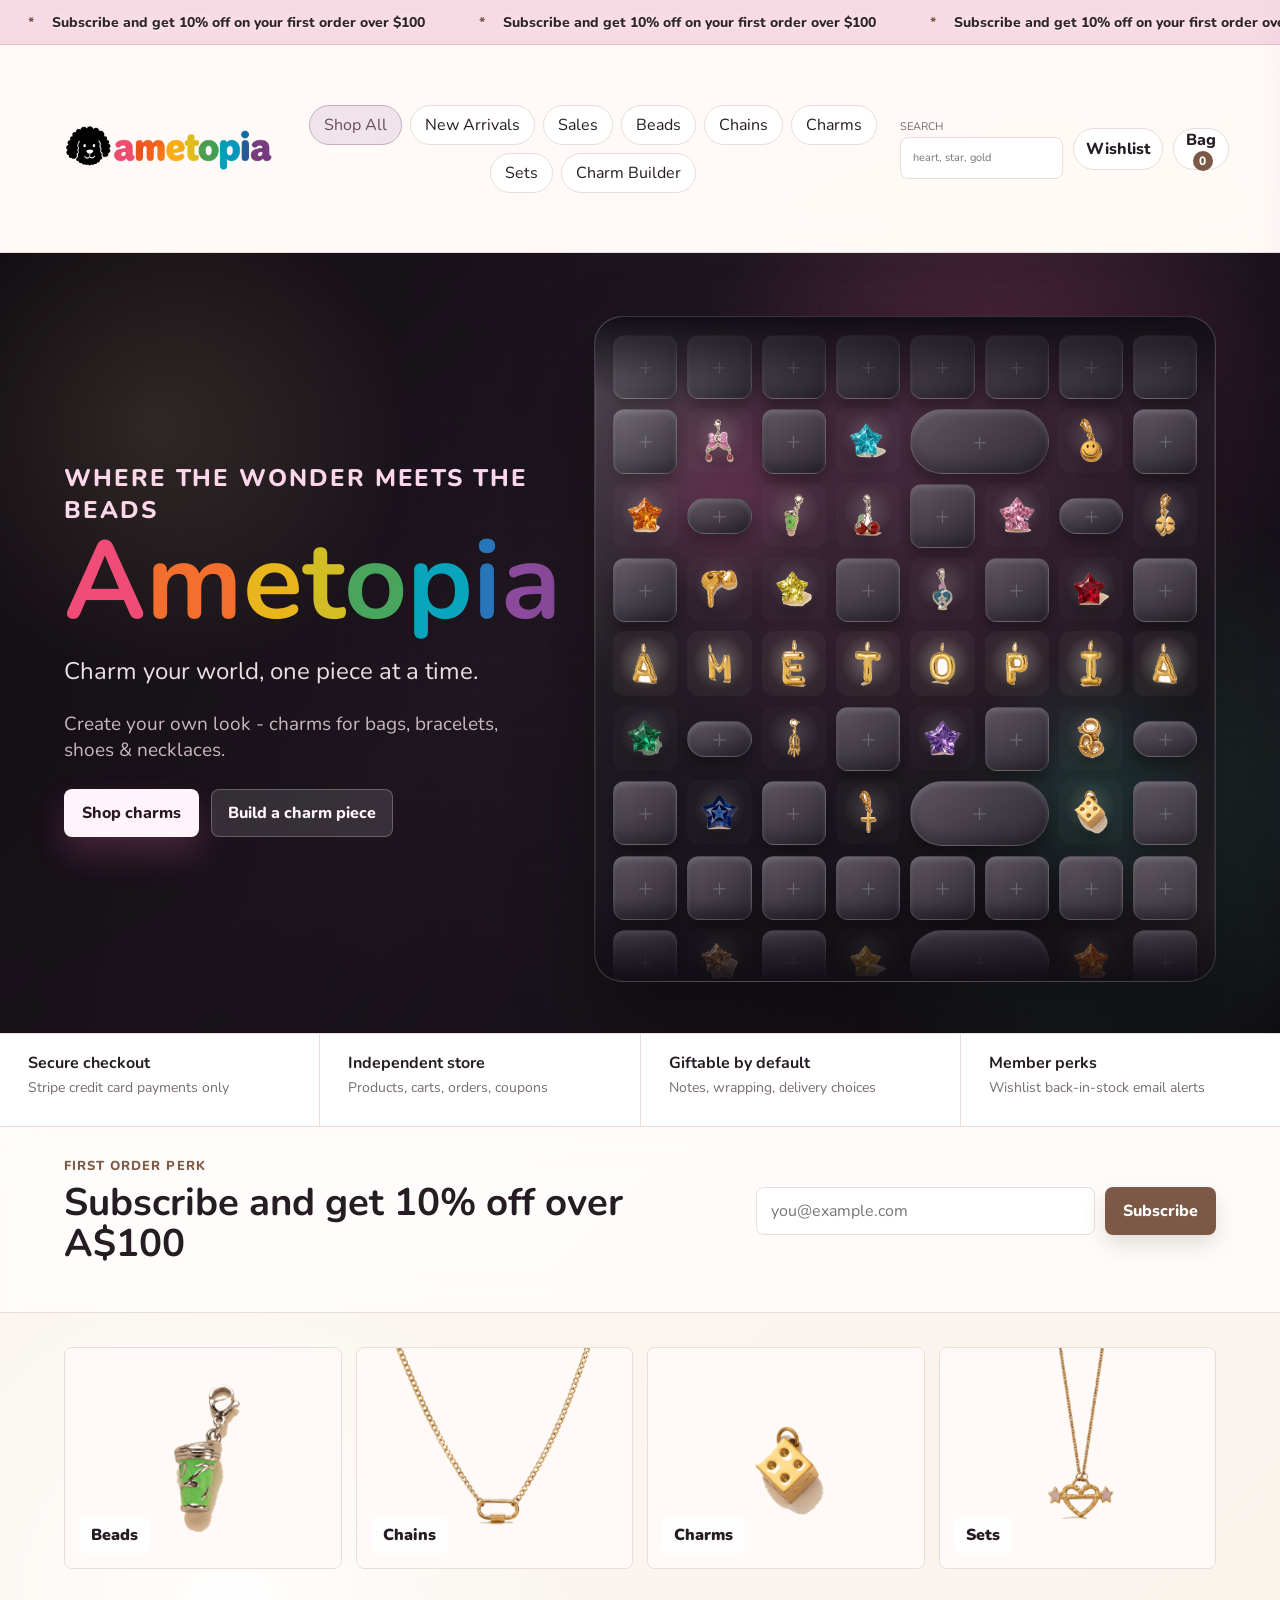
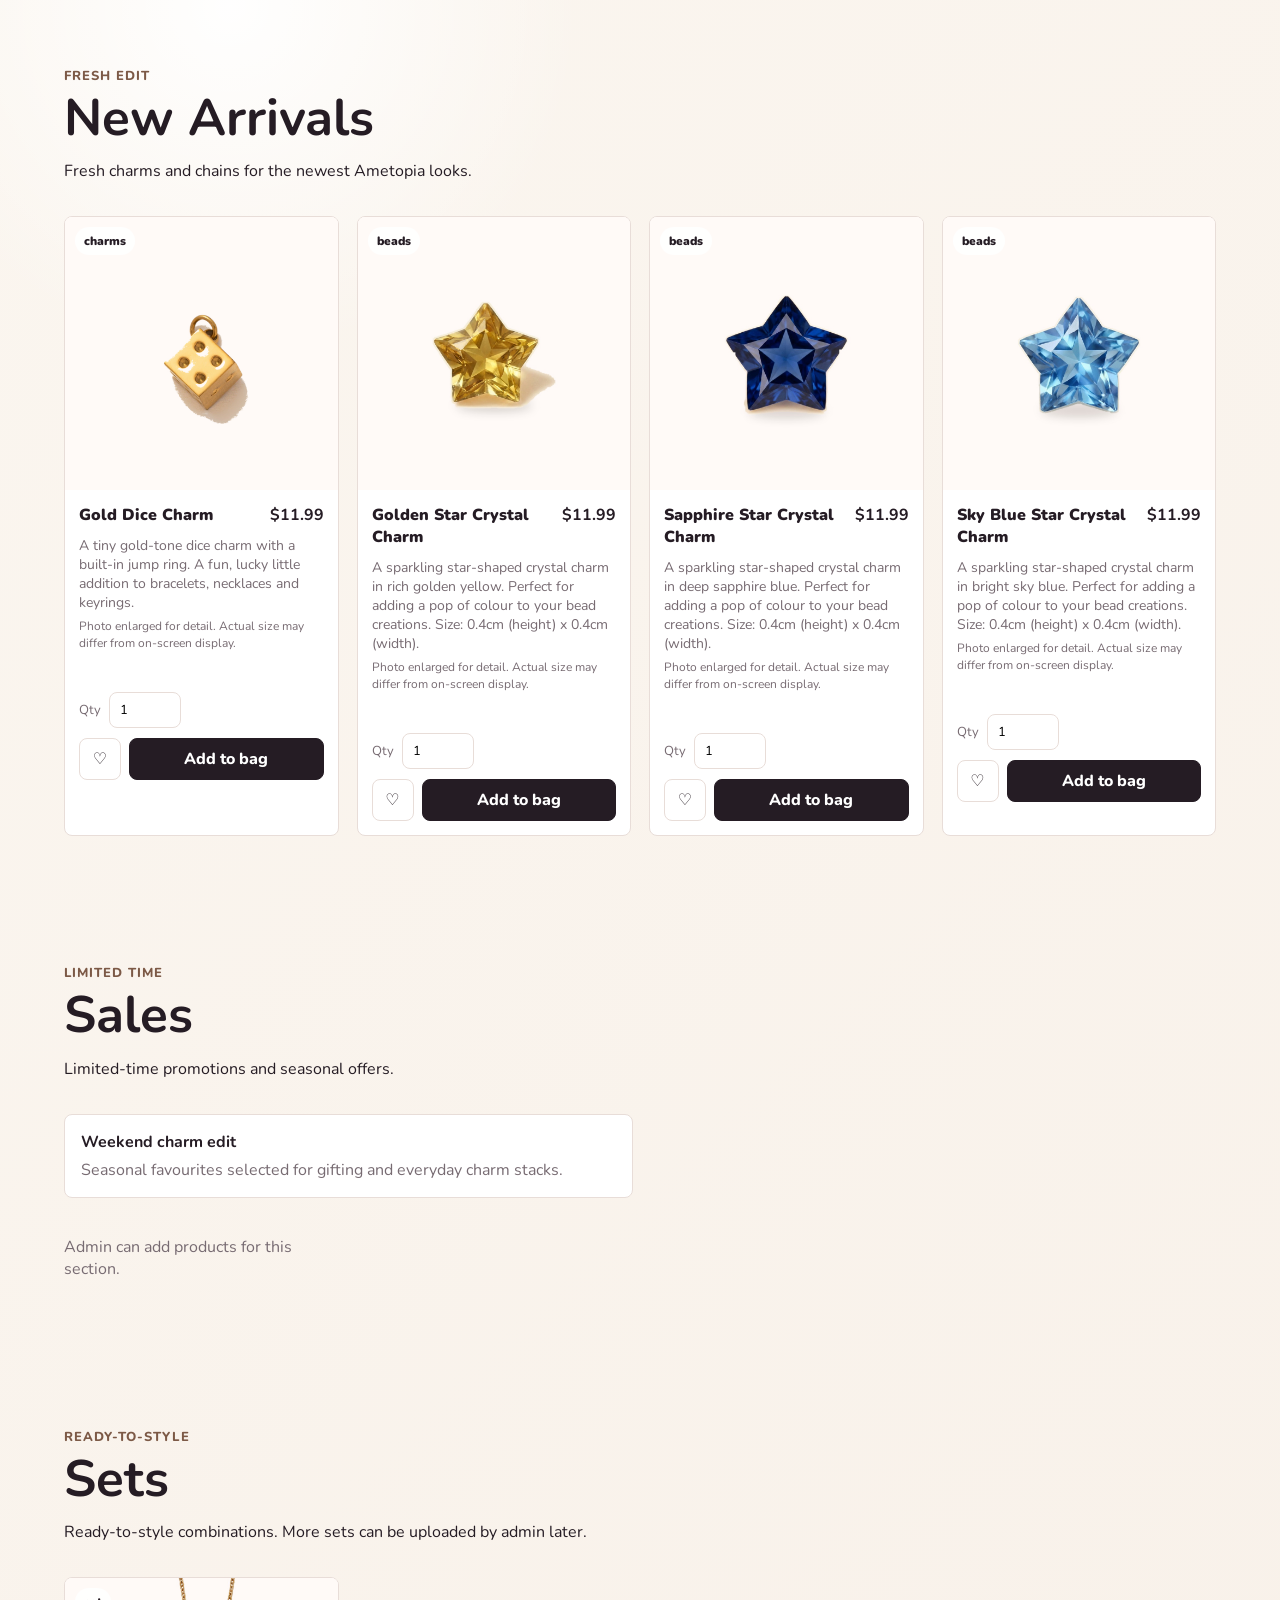
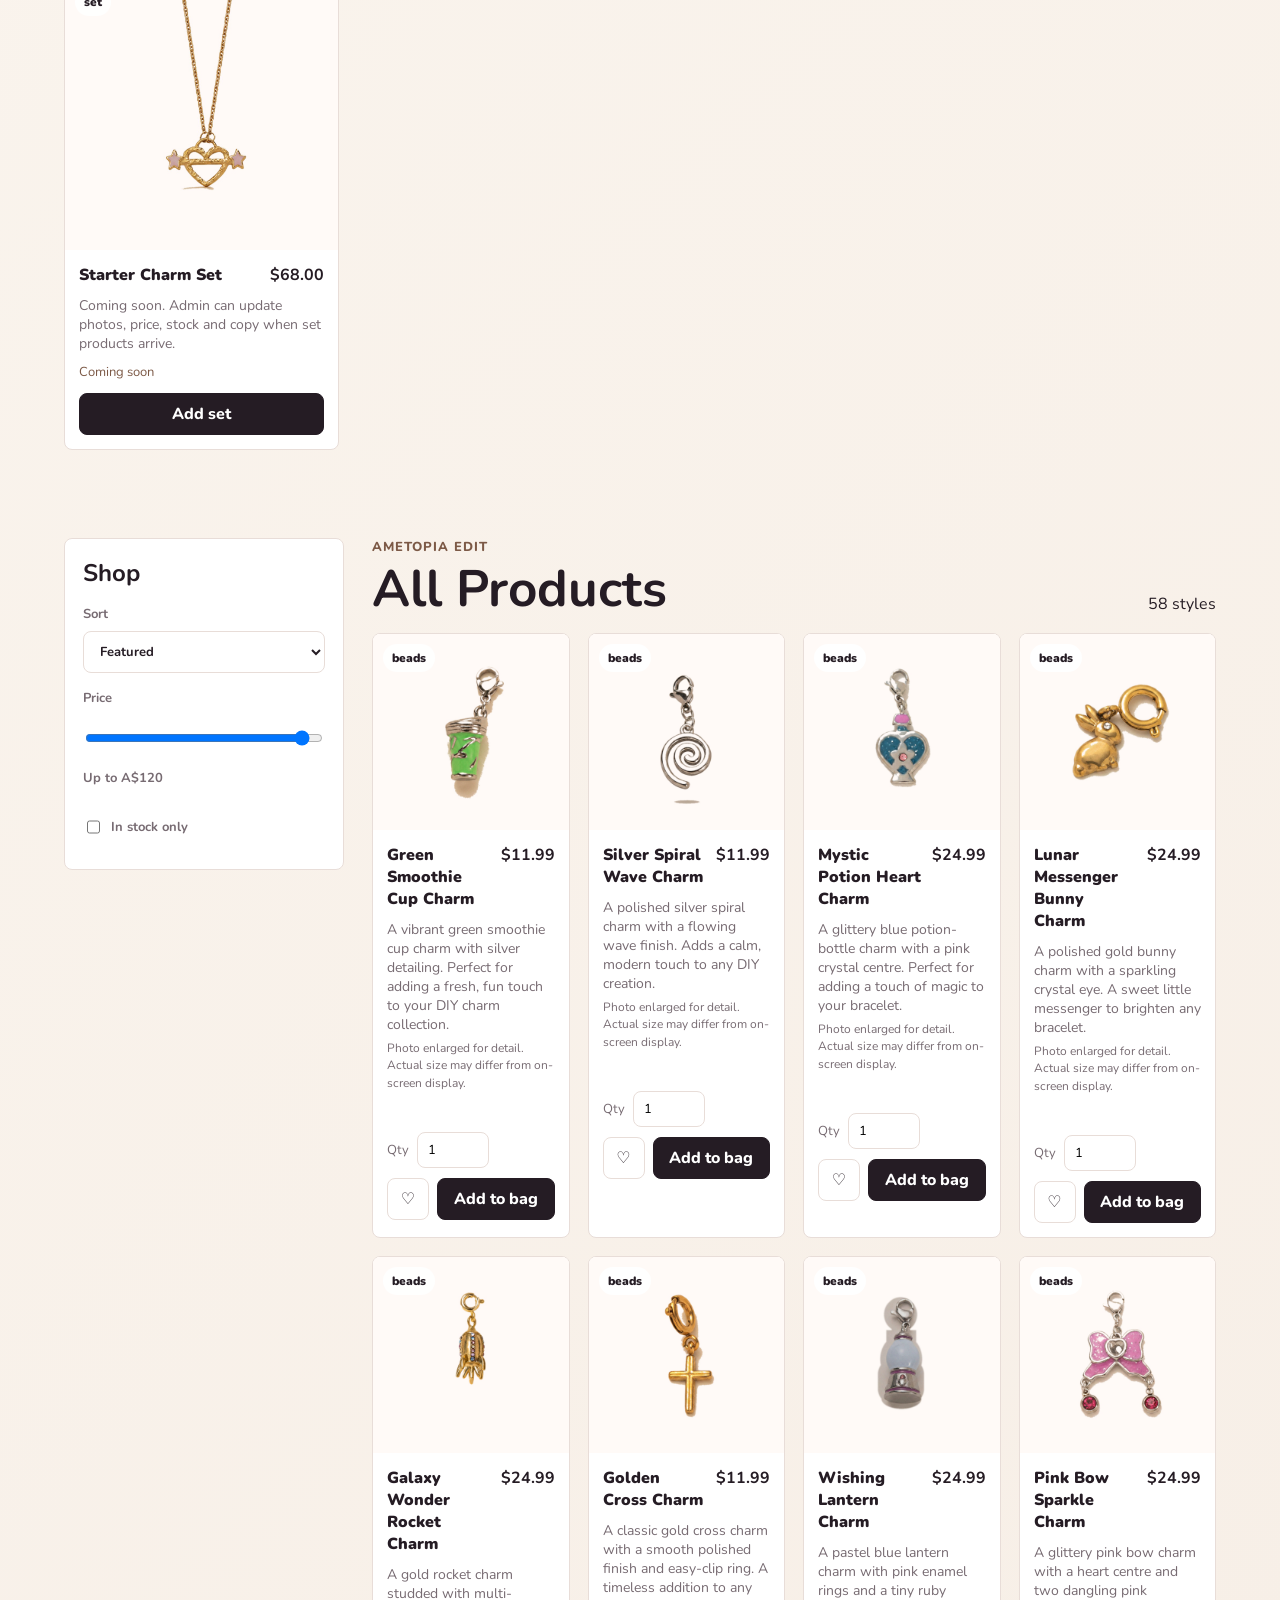
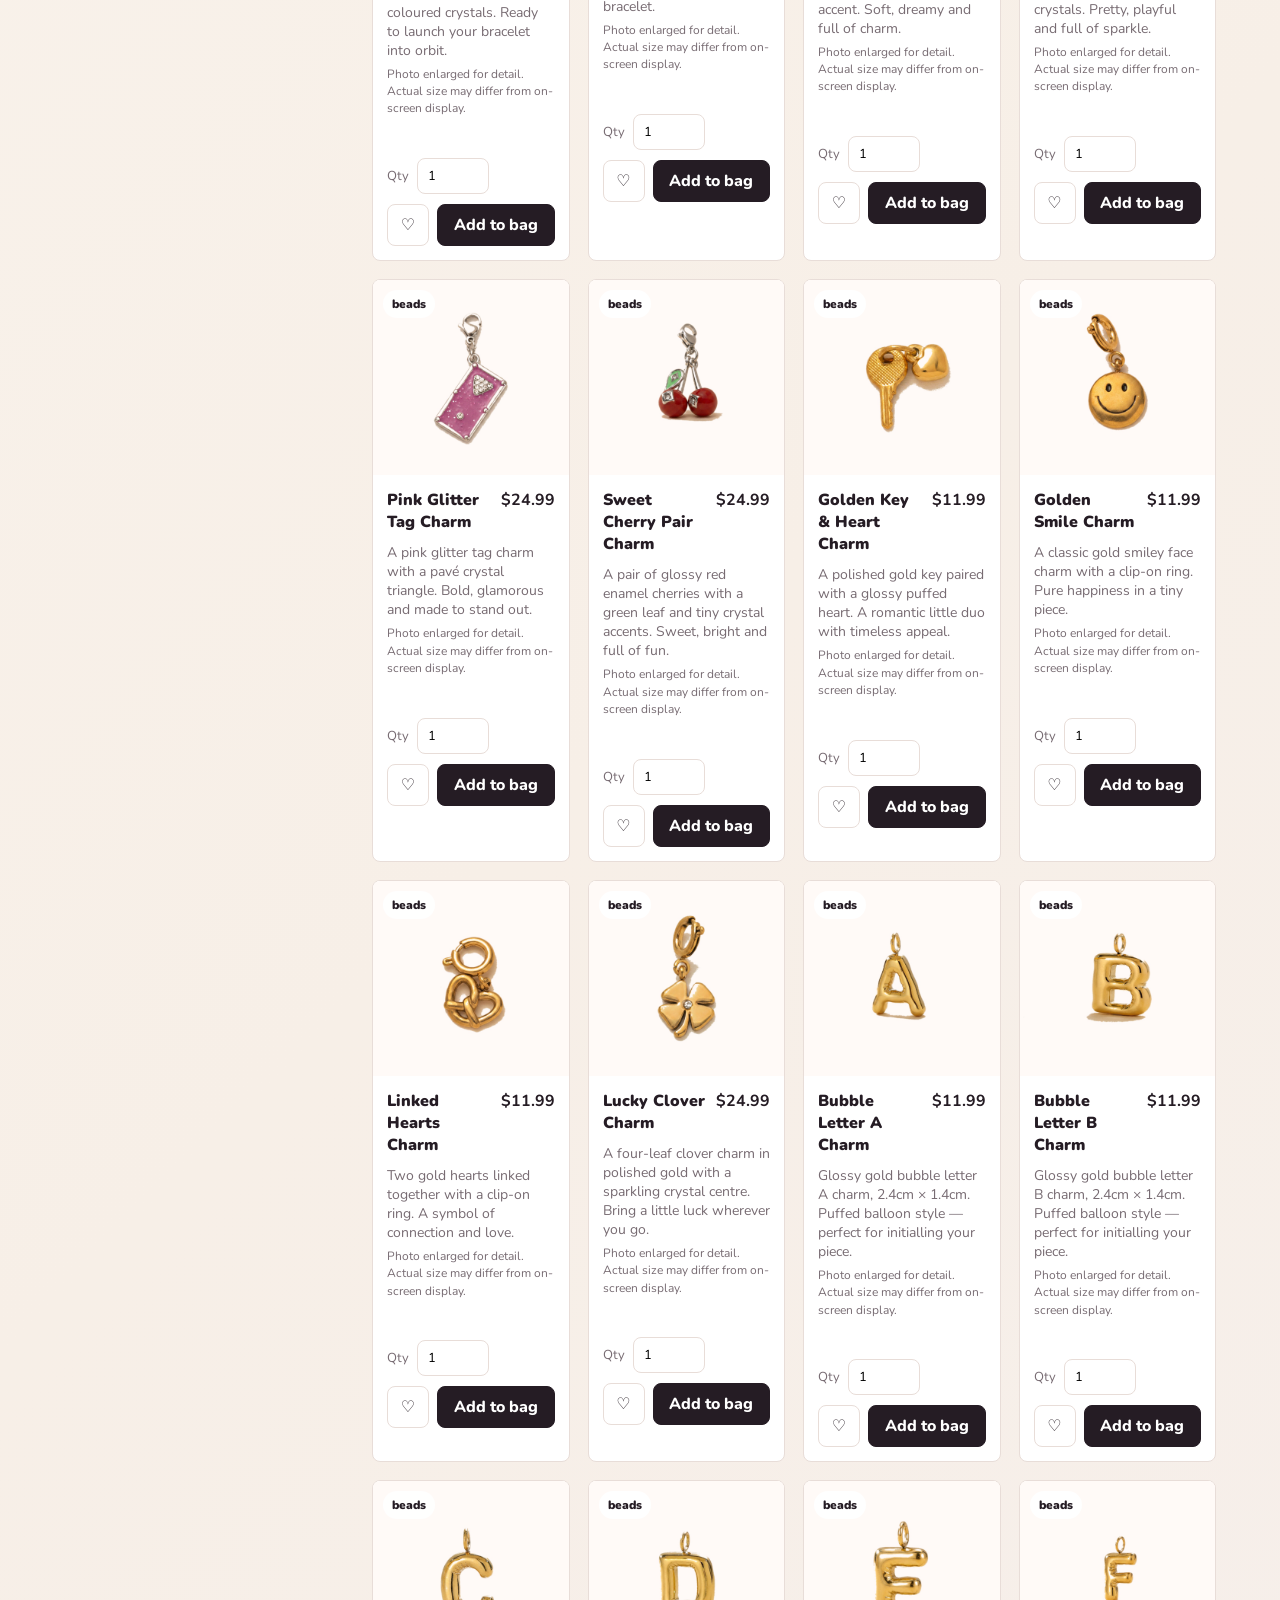
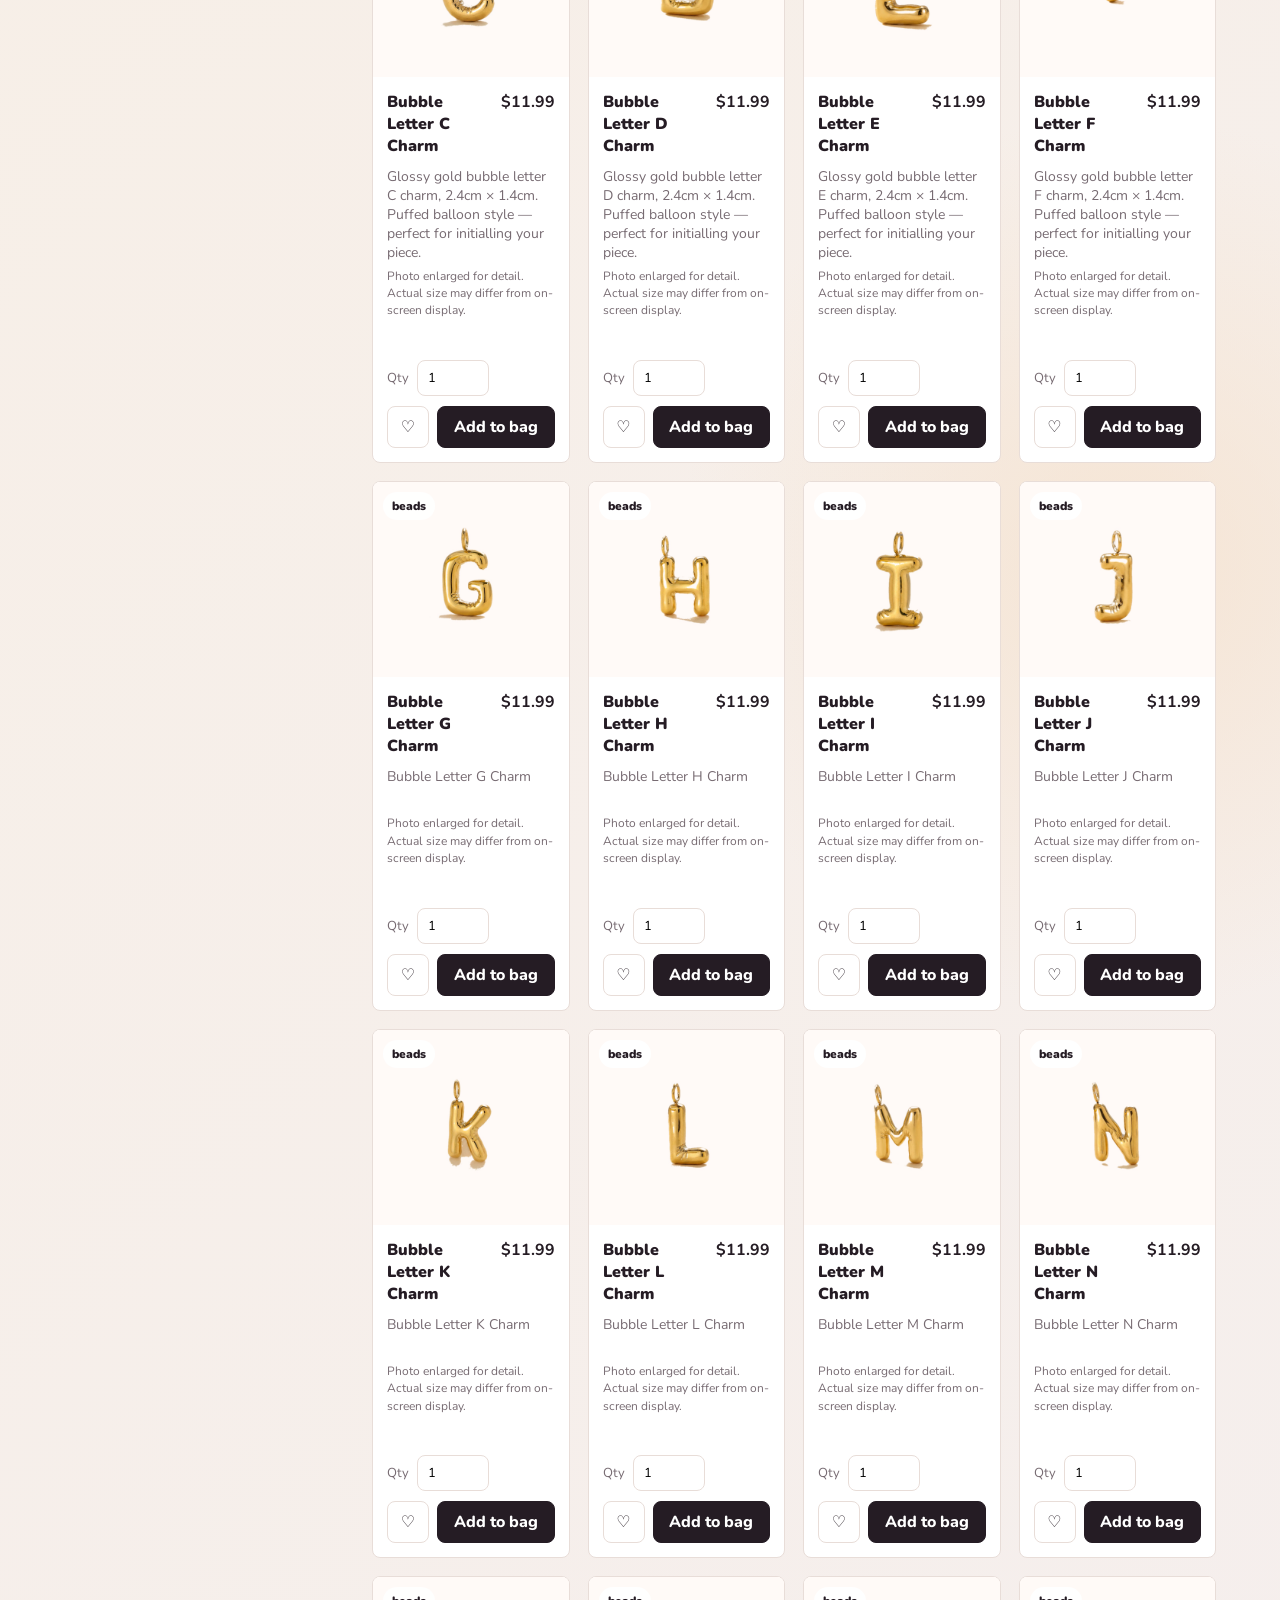
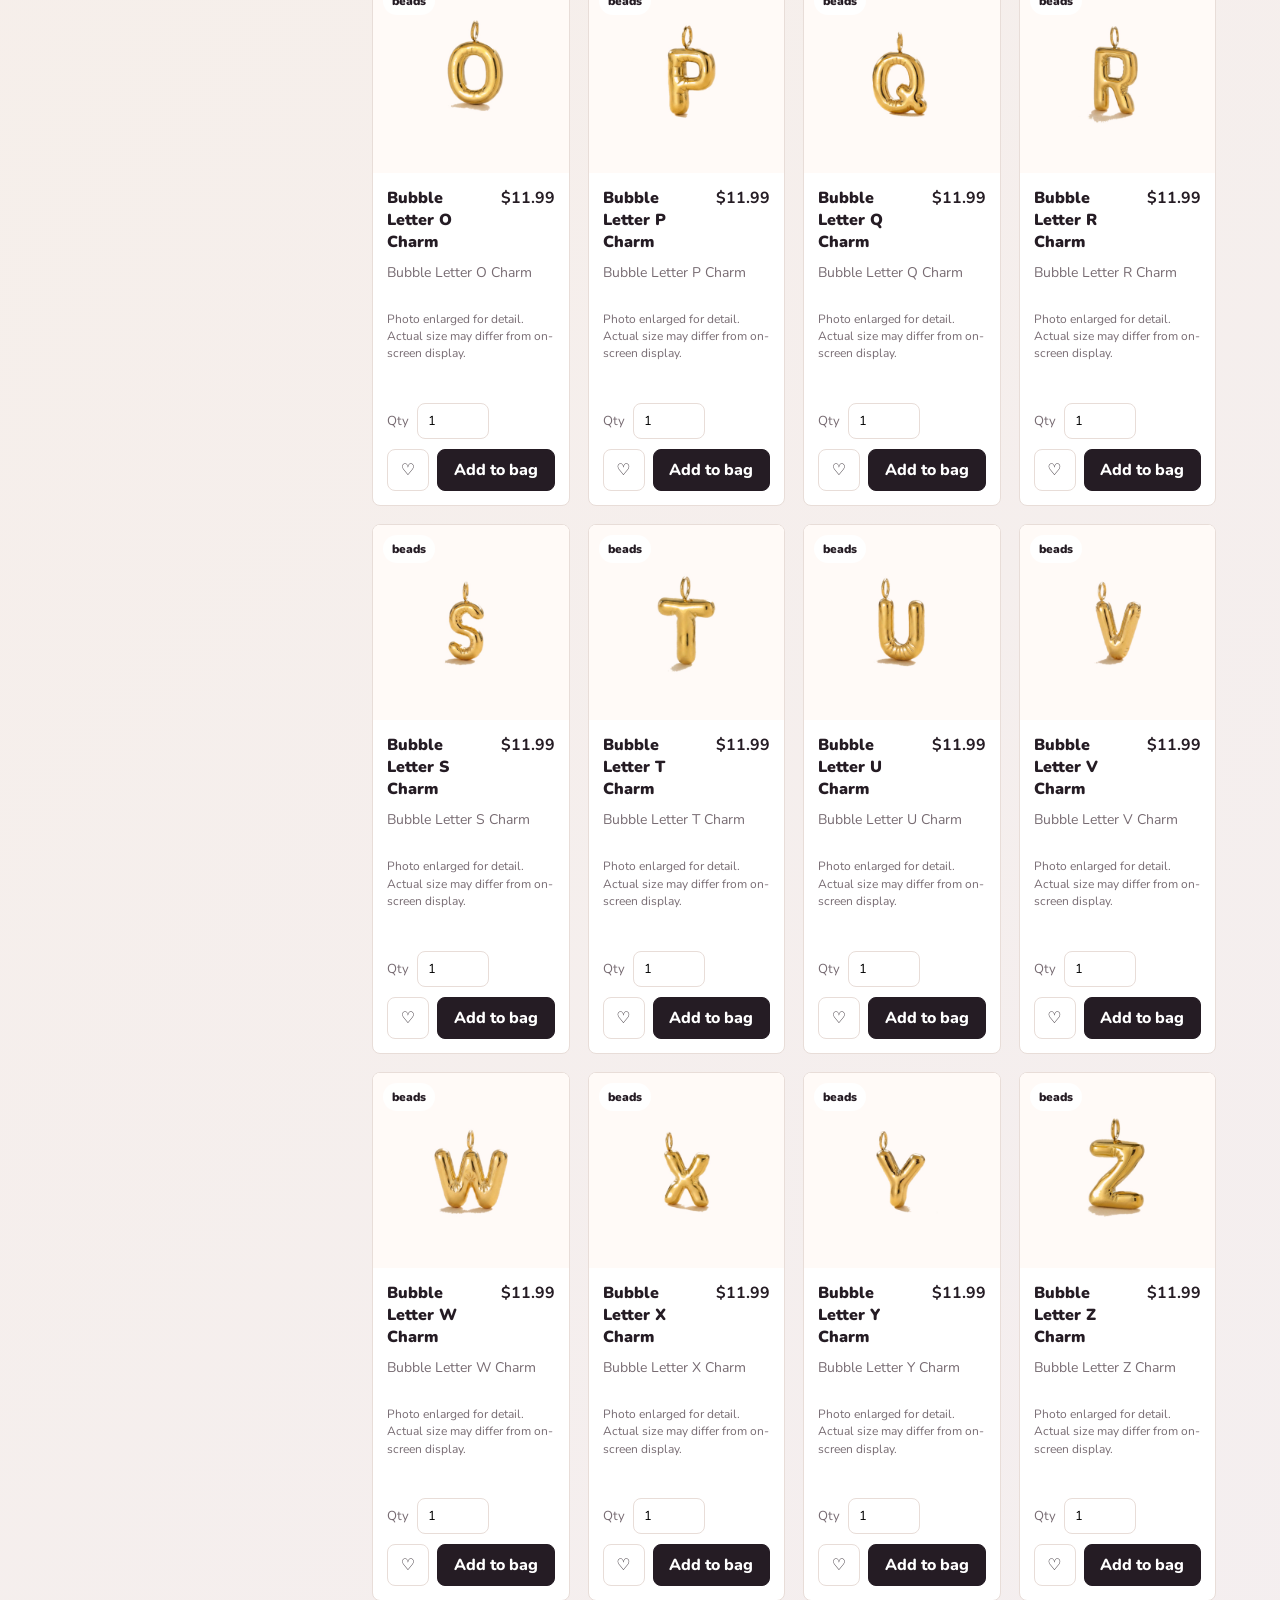
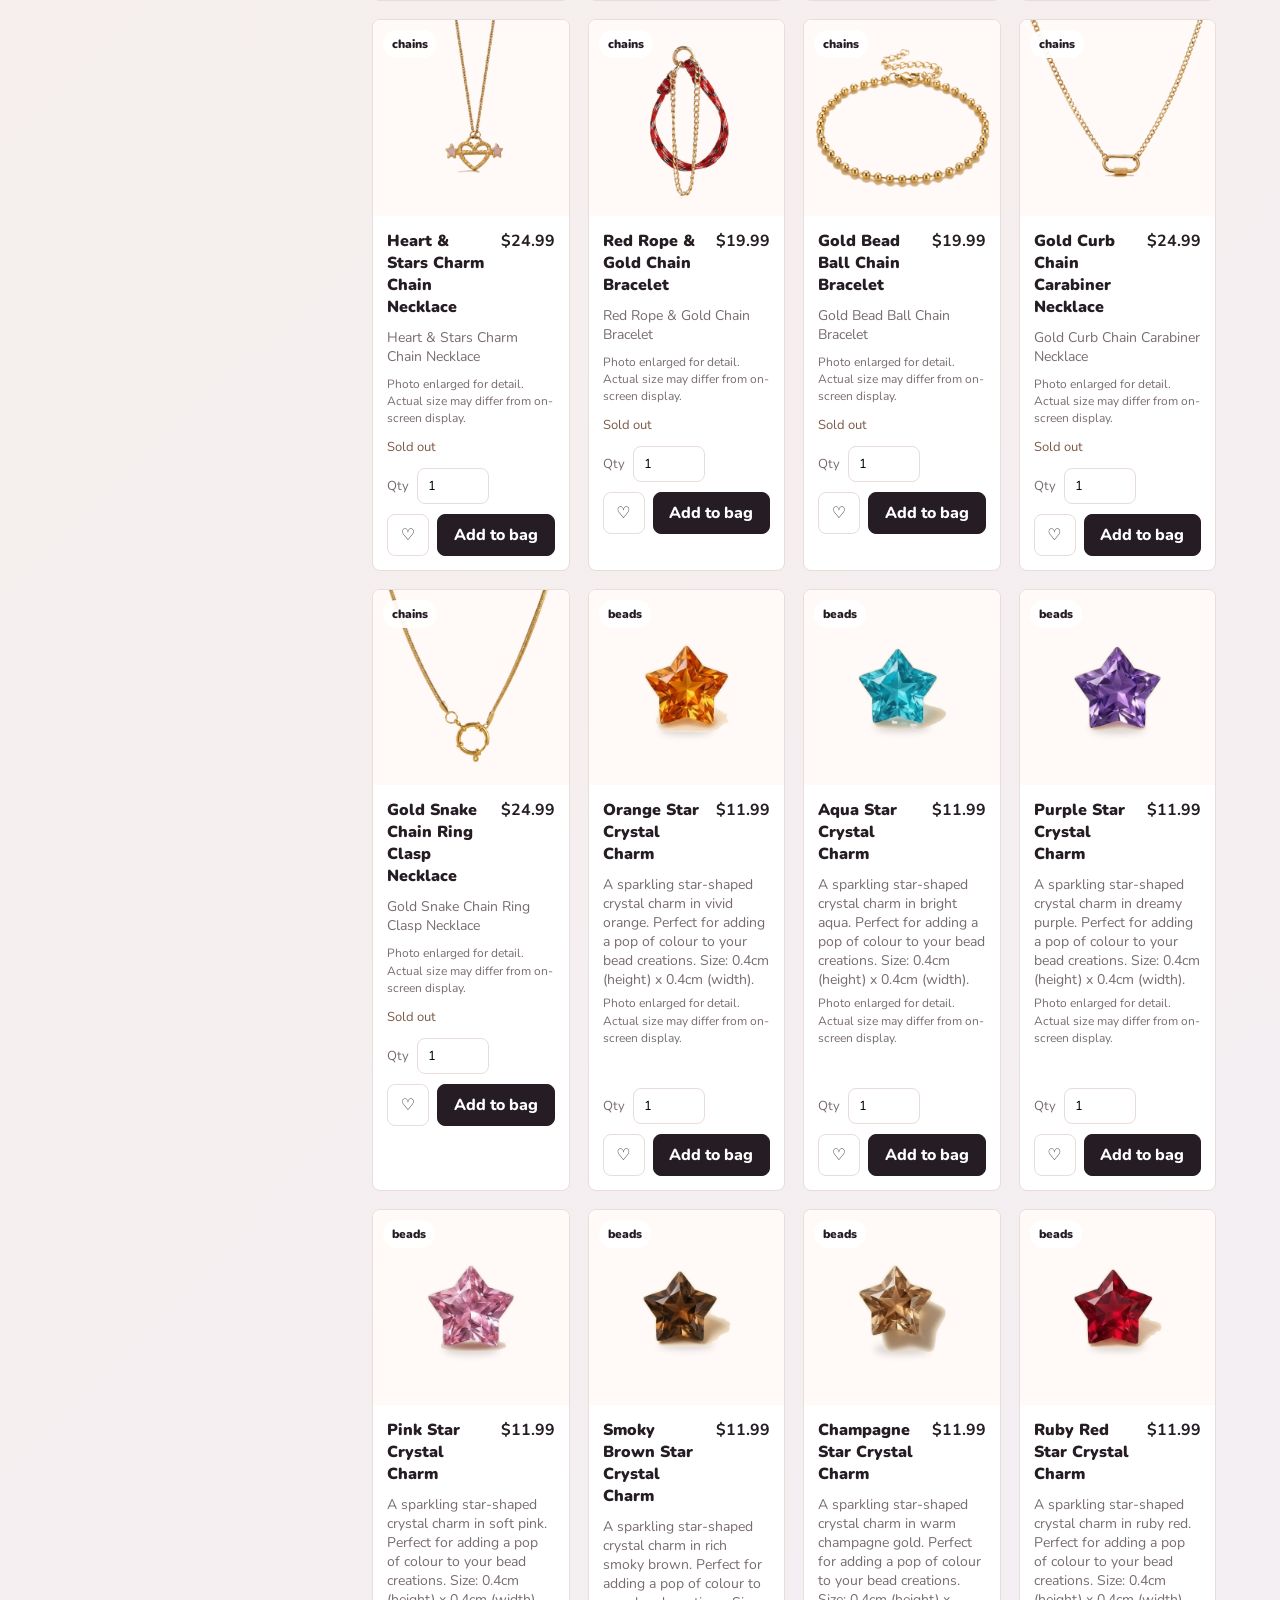
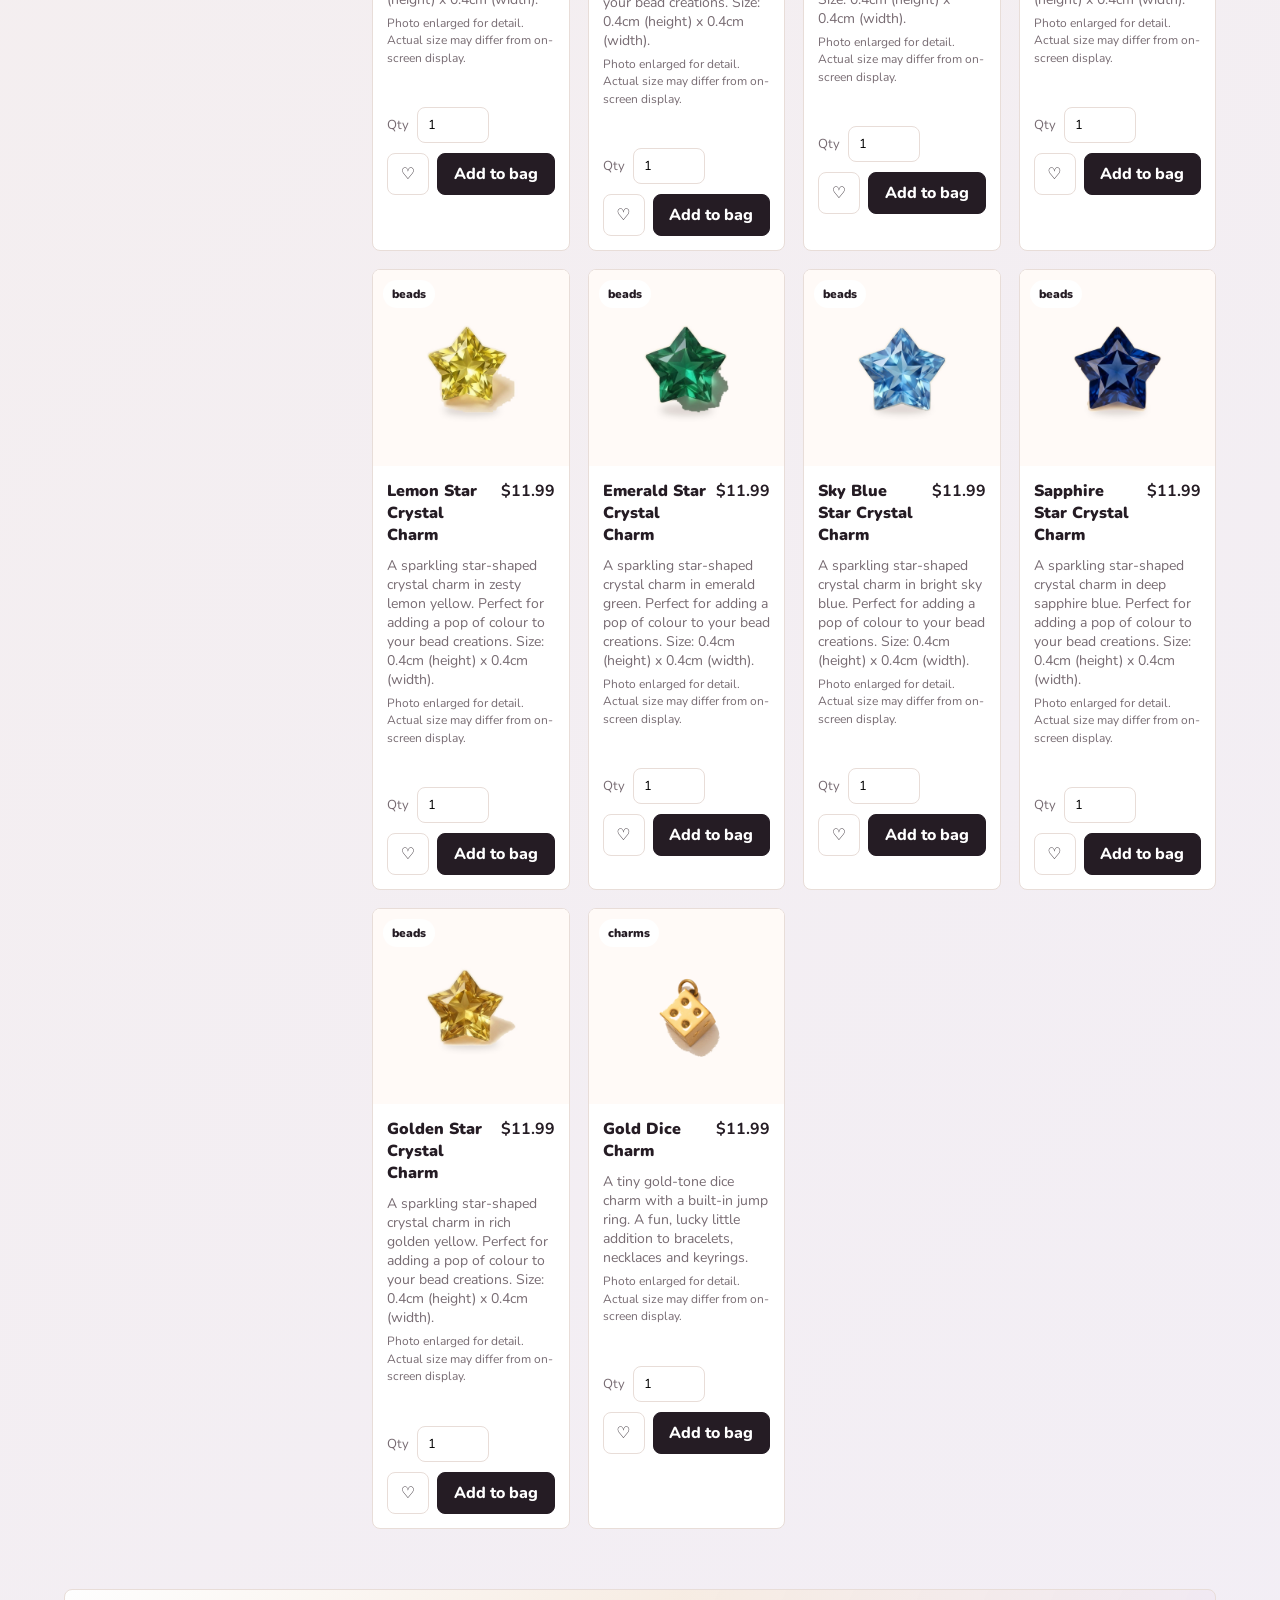
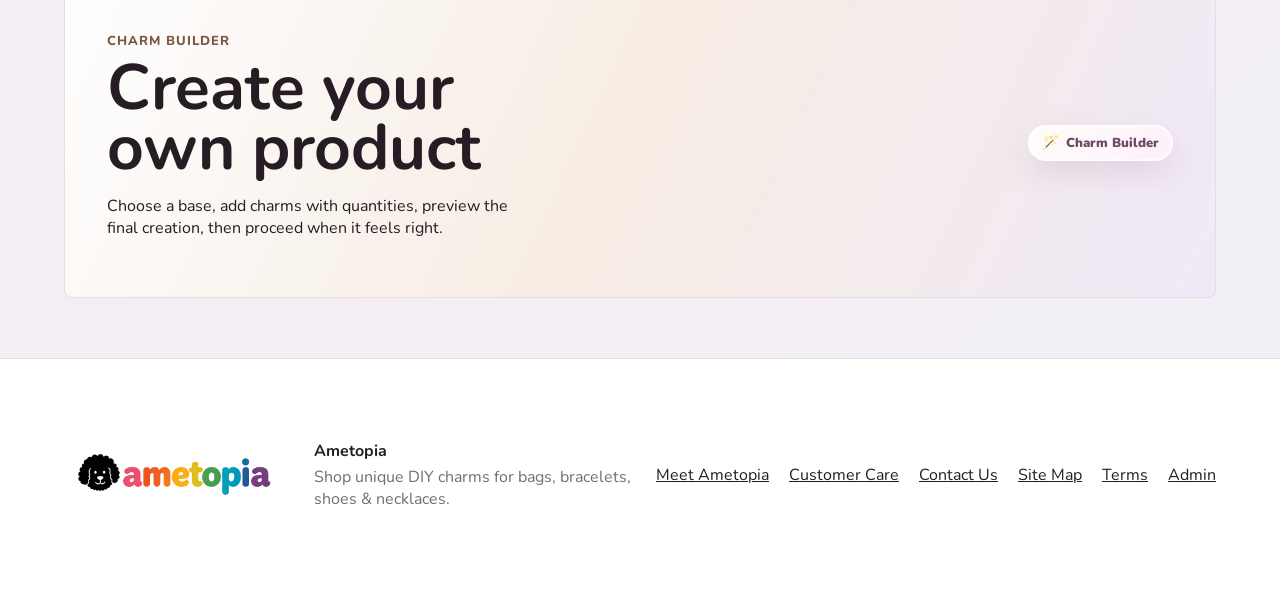
==== commit de118143: "Add Ametopia letter charms to hero board" ====
--- a/index.html
+++ b/index.html
@@ -62,7 +62,7 @@
               <span class="board-key"></span><img class="board-charm" src="assets/products/cutouts/pink-bow-sparkle-charm.png" alt="Pink Bow Sparkle Charm"><span class="board-key"></span><img class="board-charm" src="assets/products/cutouts/aqua-star-crystal-charm.png" alt="Aqua Star Crystal Charm"><span class="board-key wide"></span><img class="board-charm" src="assets/products/cutouts/golden-smile-charm.png" alt="Golden Smile Charm"><span class="board-key"></span>
               <img class="board-charm" src="assets/products/cutouts/orange-star-crystal-charm.png" alt="Orange Star Crystal Charm"><span class="board-key pill"></span><img class="board-charm" src="assets/products/cutouts/green-smoothie-cup-charm.png" alt="Green Smoothie Cup Charm"><img class="board-charm" src="assets/products/cutouts/sweet-cherry-pair-charm.png" alt="Sweet Cherry Pair Charm"><span class="board-key"></span><img class="board-charm" src="assets/products/cutouts/pink-star-crystal-charm.png" alt="Pink Star Crystal Charm"><span class="board-key pill"></span><img class="board-charm" src="assets/products/cutouts/lucky-clover-charm.png" alt="Lucky Clover Charm">
               <span class="board-key"></span><img class="board-charm" src="assets/products/cutouts/golden-key-heart-charm.png" alt="Golden Key Heart Charm"><img class="board-charm" src="assets/products/cutouts/lemon-star-crystal-charm.png" alt="Lemon Star Crystal Charm"><span class="board-key"></span><img class="board-charm" src="assets/products/cutouts/mystic-potion-heart-charm.png" alt="Mystic Potion Heart Charm"><span class="board-key"></span><img class="board-charm" src="assets/products/cutouts/ruby-red-star-crystal-charm.png" alt="Ruby Red Star Crystal Charm"><span class="board-key"></span>
-              <span class="board-key"></span><span class="board-key"></span><img class="board-charm" src="assets/products/cutouts/bubble-letter-a-charm.png" alt="Bubble Letter A Charm"><img class="board-charm" src="assets/products/cutouts/bubble-letter-m-charm.png" alt="Bubble Letter M Charm"><img class="board-charm" src="assets/products/cutouts/bubble-letter-e-charm.png" alt="Bubble Letter E Charm"><img class="board-charm" src="assets/products/cutouts/bubble-letter-t-charm.png" alt="Bubble Letter T Charm"><span class="board-key"></span><span class="board-key"></span>
+              <img class="board-charm brand-letter" src="assets/products/cutouts/bubble-letter-a-charm.png" alt="Bubble Letter A Charm"><img class="board-charm brand-letter" src="assets/products/cutouts/bubble-letter-m-charm.png" alt="Bubble Letter M Charm"><img class="board-charm brand-letter" src="assets/products/cutouts/bubble-letter-e-charm.png" alt="Bubble Letter E Charm"><img class="board-charm brand-letter" src="assets/products/cutouts/bubble-letter-t-charm.png" alt="Bubble Letter T Charm"><img class="board-charm brand-letter" src="assets/products/cutouts/bubble-letter-o-charm.png" alt="Bubble Letter O Charm"><img class="board-charm brand-letter" src="assets/products/cutouts/bubble-letter-p-charm.png" alt="Bubble Letter P Charm"><img class="board-charm brand-letter" src="assets/products/cutouts/bubble-letter-i-charm.png" alt="Bubble Letter I Charm"><img class="board-charm brand-letter" src="assets/products/cutouts/bubble-letter-a-charm.png" alt="Bubble Letter A Charm">
               <img class="board-charm" src="assets/products/cutouts/emerald-star-crystal-charm.png" alt="Emerald Star Crystal Charm"><span class="board-key pill"></span><img class="board-charm" src="assets/products/cutouts/galaxy-wonder-rocket-charm.png" alt="Galaxy Wonder Rocket Charm"><span class="board-key"></span><img class="board-charm" src="assets/products/cutouts/purple-star-crystal-charm.png" alt="Purple Star Crystal Charm"><span class="board-key"></span><img class="board-charm" src="assets/products/cutouts/linked-hearts-charm.png" alt="Linked Hearts Charm"><span class="board-key pill"></span>
               <span class="board-key"></span><img class="board-charm" src="assets/products/cutouts/sapphire-star-crystal-charm.png" alt="Sapphire Star Crystal Charm"><span class="board-key"></span><img class="board-charm" src="assets/products/cutouts/golden-cross-charm.png" alt="Golden Cross Charm"><span class="board-key wide"></span><img class="board-charm" src="assets/products/cutouts/gold-dice-charm.png" alt="Gold Dice Charm"><span class="board-key"></span>
               <span class="board-key"></span><span class="board-key"></span><span class="board-key"></span><span class="board-key"></span><span class="board-key"></span><span class="board-key"></span><span class="board-key"></span><span class="board-key"></span>
@@ -71,7 +71,7 @@
               <span class="board-key"></span><img class="board-charm" src="assets/products/cutouts/champagne-star-crystal-charm.png" alt=""><span class="board-key"></span><img class="board-charm" src="assets/products/cutouts/golden-star-crystal-charm.png" alt=""><span class="board-key wide"></span><img class="board-charm" src="assets/products/cutouts/orange-star-crystal-charm.png" alt=""><span class="board-key"></span>
               <img class="board-charm" src="assets/products/cutouts/linked-hearts-charm.png" alt=""><span class="board-key pill"></span><img class="board-charm" src="assets/products/cutouts/pink-bow-sparkle-charm.png" alt=""><img class="board-charm" src="assets/products/cutouts/aqua-star-crystal-charm.png" alt=""><span class="board-key"></span><img class="board-charm" src="assets/products/cutouts/golden-smile-charm.png" alt=""><span class="board-key pill"></span><img class="board-charm" src="assets/products/cutouts/ruby-red-star-crystal-charm.png" alt="">
               <span class="board-key"></span><img class="board-charm" src="assets/products/cutouts/sweet-cherry-pair-charm.png" alt=""><img class="board-charm" src="assets/products/cutouts/lucky-clover-charm.png" alt=""><span class="board-key"></span><img class="board-charm" src="assets/products/cutouts/green-smoothie-cup-charm.png" alt=""><span class="board-key"></span><img class="board-charm" src="assets/products/cutouts/lemon-star-crystal-charm.png" alt=""><span class="board-key"></span>
-              <span class="board-key"></span><span class="board-key"></span><img class="board-charm" src="assets/products/cutouts/bubble-letter-o-charm.png" alt=""><img class="board-charm" src="assets/products/cutouts/bubble-letter-p-charm.png" alt=""><img class="board-charm" src="assets/products/cutouts/bubble-letter-i-charm.png" alt=""><img class="board-charm" src="assets/products/cutouts/bubble-letter-a-charm.png" alt=""><span class="board-key"></span><span class="board-key"></span>
+              <img class="board-charm brand-letter" src="assets/products/cutouts/bubble-letter-a-charm.png" alt=""><img class="board-charm brand-letter" src="assets/products/cutouts/bubble-letter-m-charm.png" alt=""><img class="board-charm brand-letter" src="assets/products/cutouts/bubble-letter-e-charm.png" alt=""><img class="board-charm brand-letter" src="assets/products/cutouts/bubble-letter-t-charm.png" alt=""><img class="board-charm brand-letter" src="assets/products/cutouts/bubble-letter-o-charm.png" alt=""><img class="board-charm brand-letter" src="assets/products/cutouts/bubble-letter-p-charm.png" alt=""><img class="board-charm brand-letter" src="assets/products/cutouts/bubble-letter-i-charm.png" alt=""><img class="board-charm brand-letter" src="assets/products/cutouts/bubble-letter-a-charm.png" alt="">
               <img class="board-charm" src="assets/products/cutouts/smoky-brown-star-crystal-charm.png" alt=""><span class="board-key pill"></span><img class="board-charm" src="assets/products/cutouts/mystic-potion-heart-charm.png" alt=""><span class="board-key"></span><img class="board-charm" src="assets/products/cutouts/sky-blue-star-crystal-charm.png" alt=""><span class="board-key"></span><img class="board-charm" src="assets/products/cutouts/gold-dice-charm.png" alt=""><span class="board-key pill"></span>
               <span class="board-key"></span><img class="board-charm" src="assets/products/cutouts/purple-star-crystal-charm.png" alt=""><span class="board-key"></span><img class="board-charm" src="assets/products/cutouts/golden-key-heart-charm.png" alt=""><span class="board-key wide"></span><img class="board-charm" src="assets/products/cutouts/galaxy-wonder-rocket-charm.png" alt=""><span class="board-key"></span>
               <span class="board-key"></span><span class="board-key"></span><span class="board-key"></span><span class="board-key"></span><span class="board-key"></span><span class="board-key"></span><span class="board-key"></span><span class="board-key"></span>
--- a/styles.css
+++ b/styles.css
@@ -353,6 +353,15 @@
 }
 .board-charm:nth-of-type(3n) { animation-delay: -1.1s; }
 .board-charm:nth-of-type(4n) { animation-delay: -2.2s; }
+.board-charm.brand-letter {
+  padding: clamp(1px, 0.45vw, 5px);
+  background:
+    radial-gradient(circle at 50% 48%, rgba(255, 255, 255, 0.24), transparent 58%),
+    rgba(255, 255, 255, 0.04);
+  filter:
+    drop-shadow(0 0 12px rgba(255, 221, 151, 0.2))
+    drop-shadow(0 12px 10px rgba(0, 0, 0, 0.3));
+}
 @keyframes board-scroll {
   from { transform: translateY(0); }
   to { transform: translateY(calc(-50% - clamp(3px, 0.55vw, 5px))); }
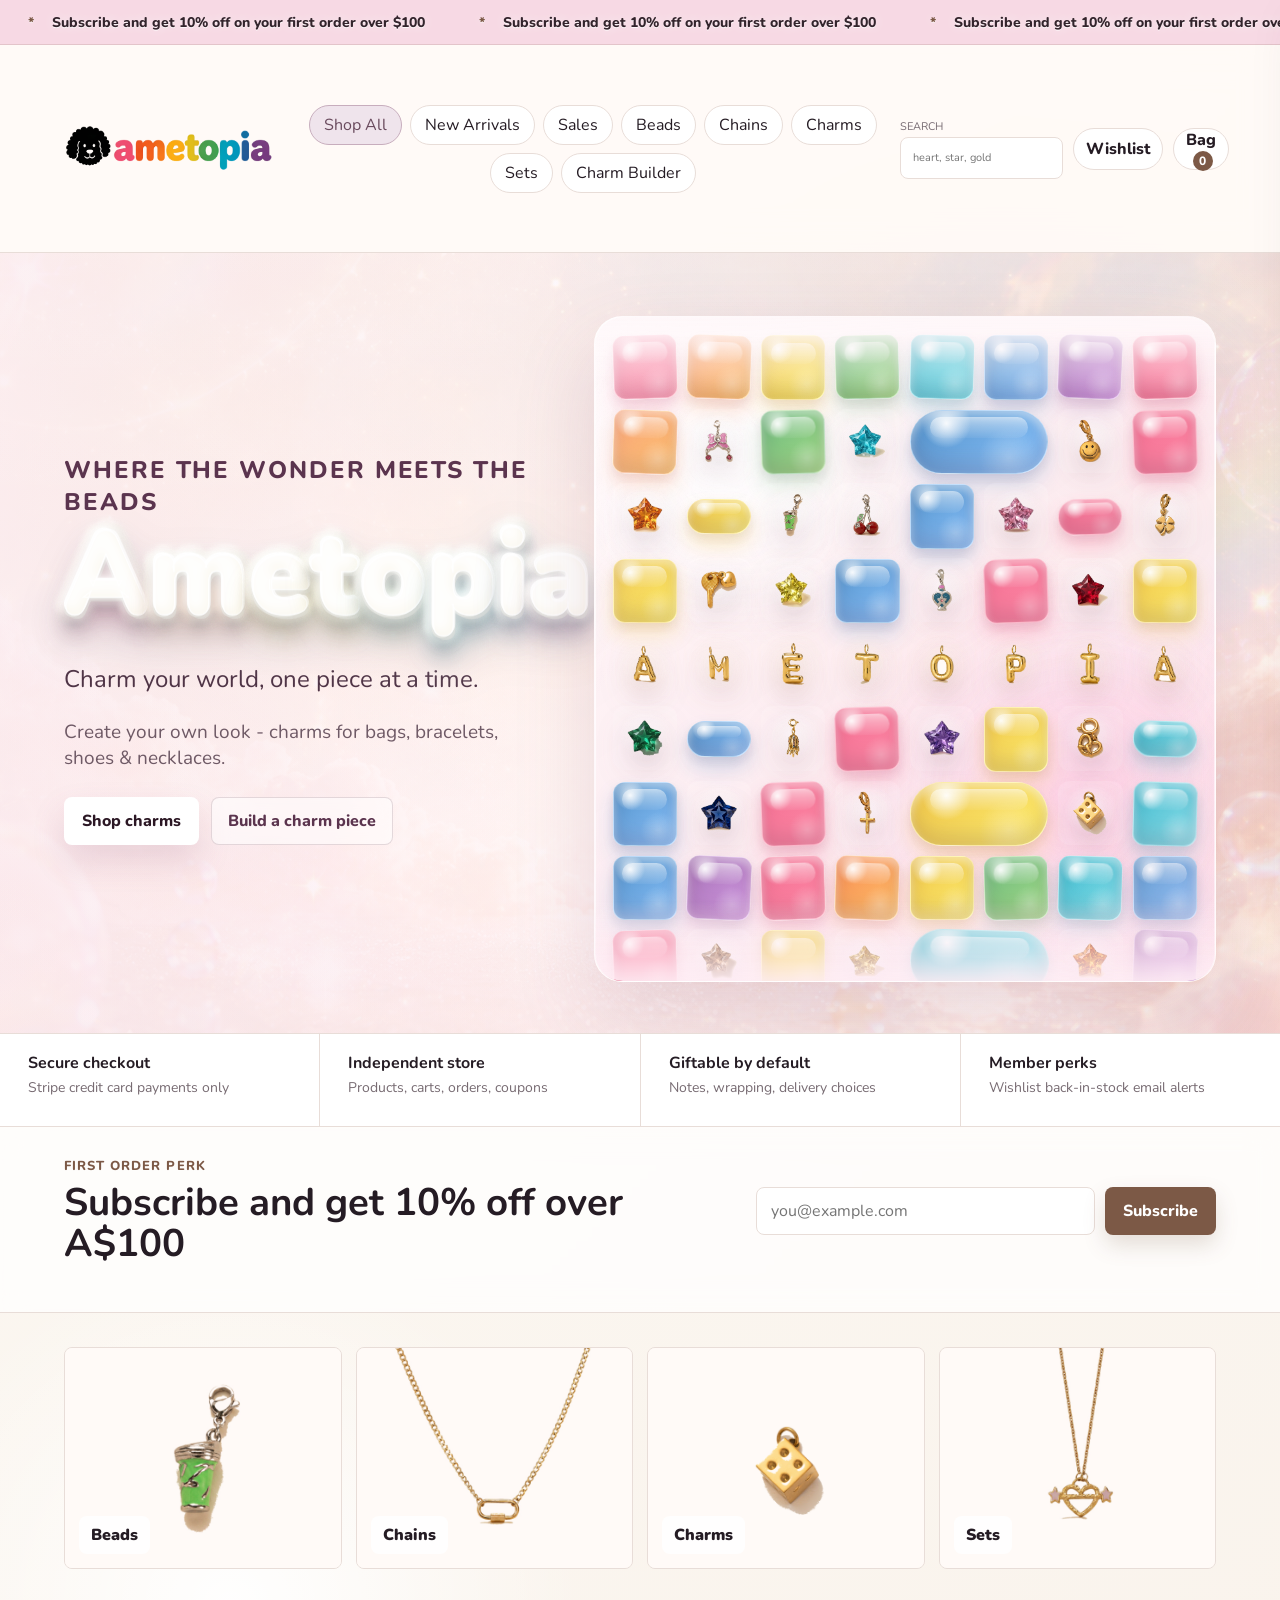
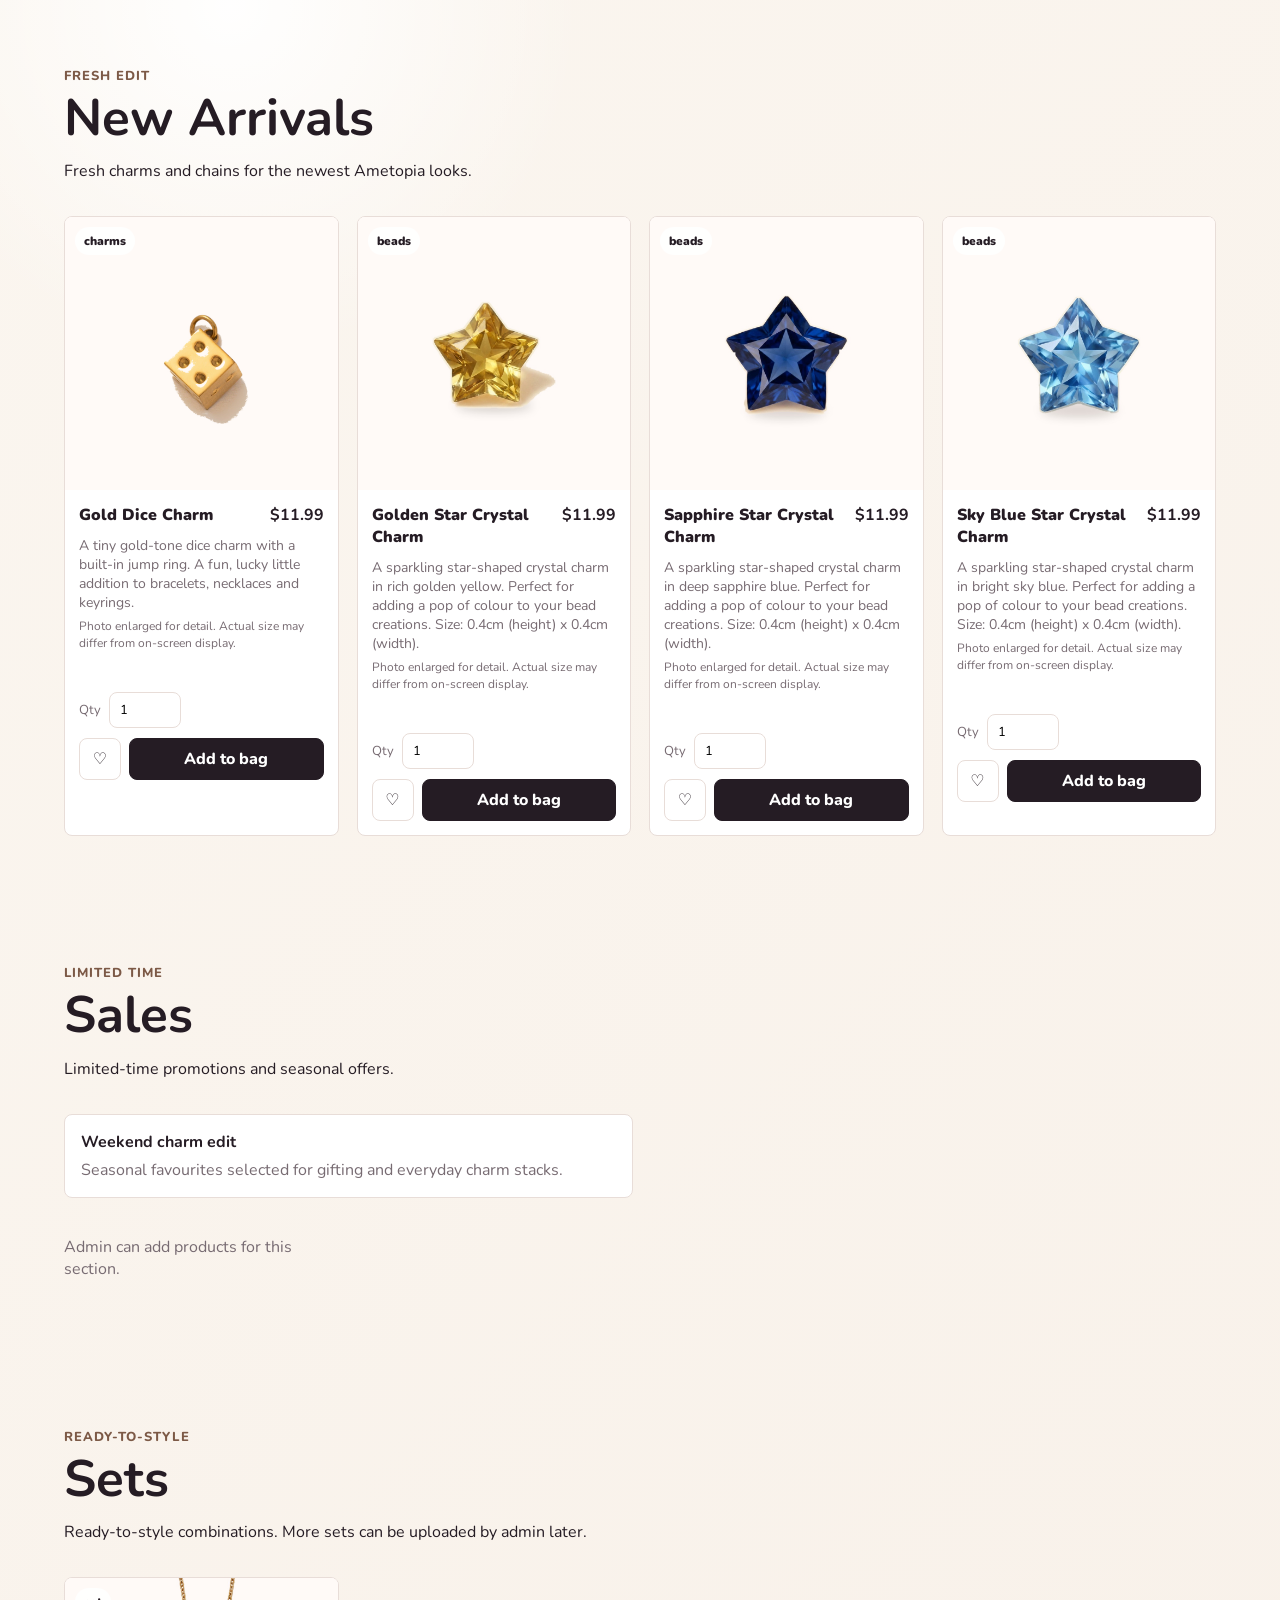
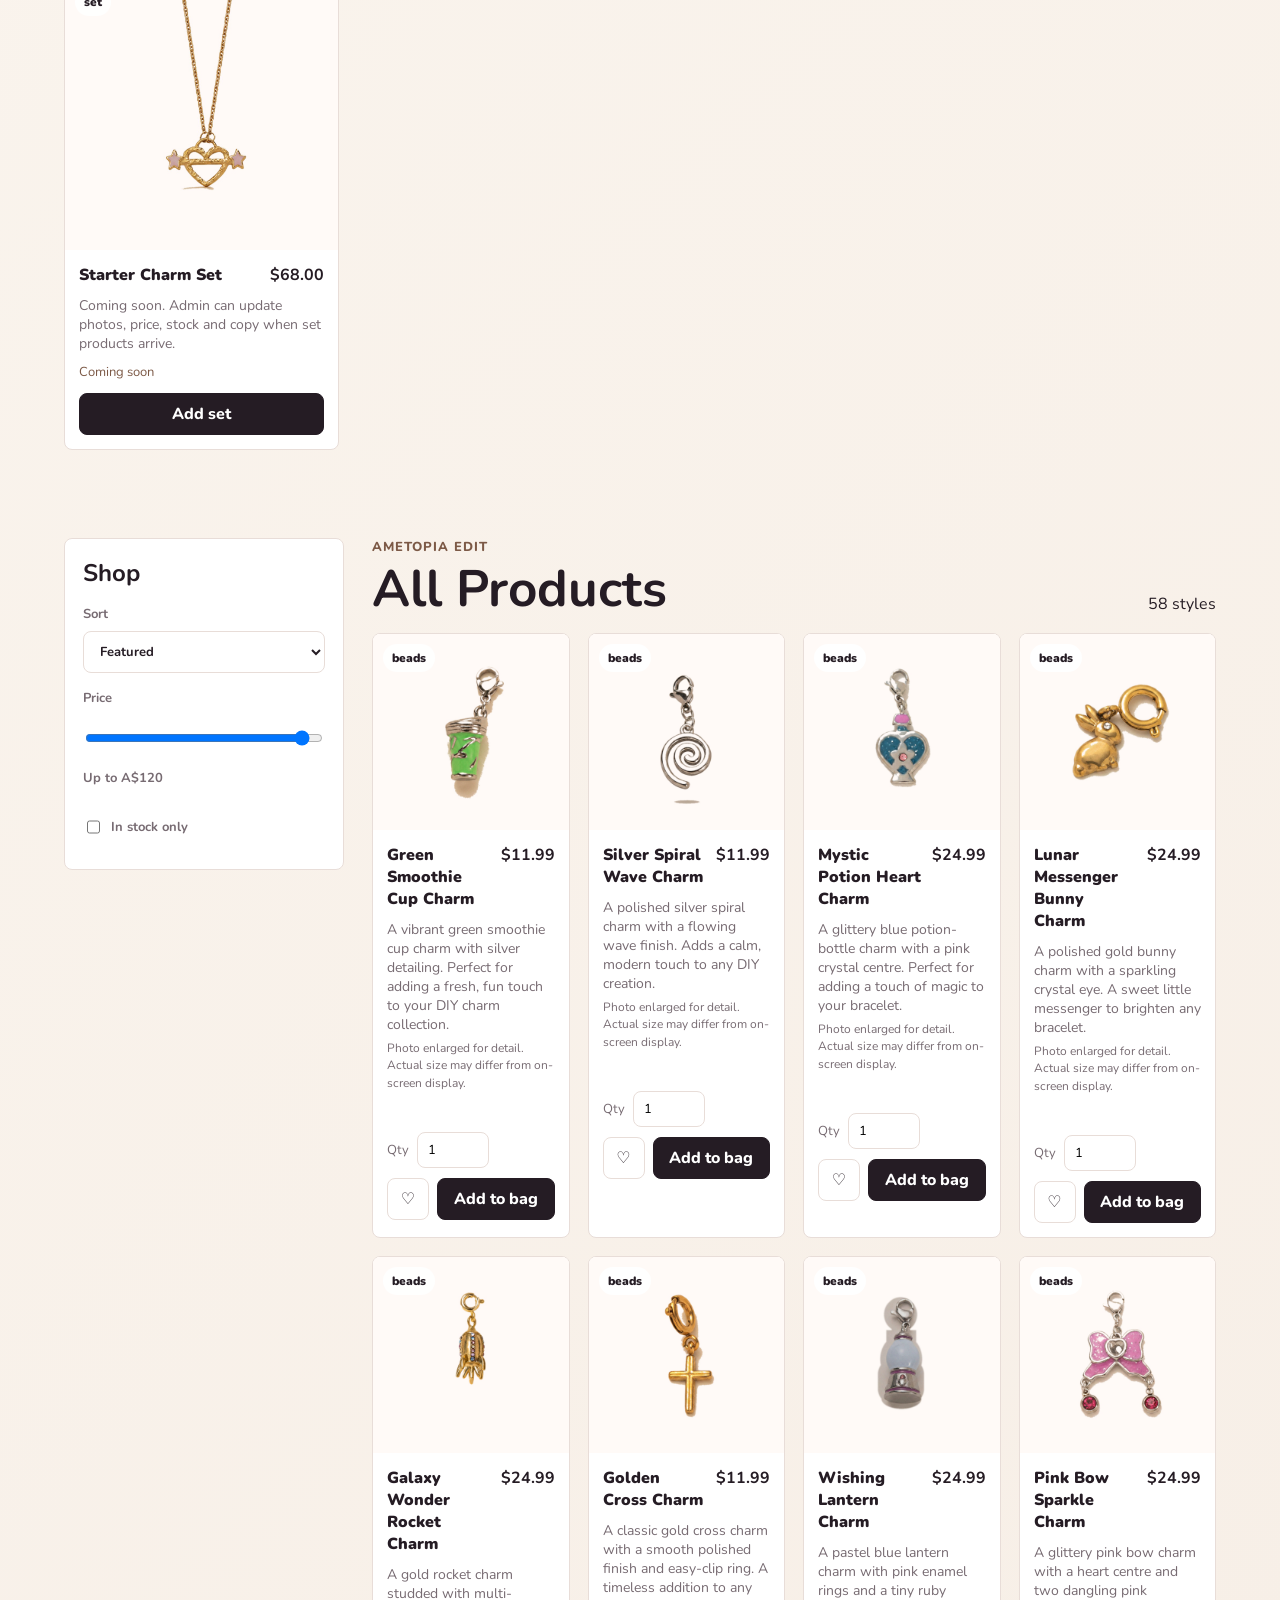
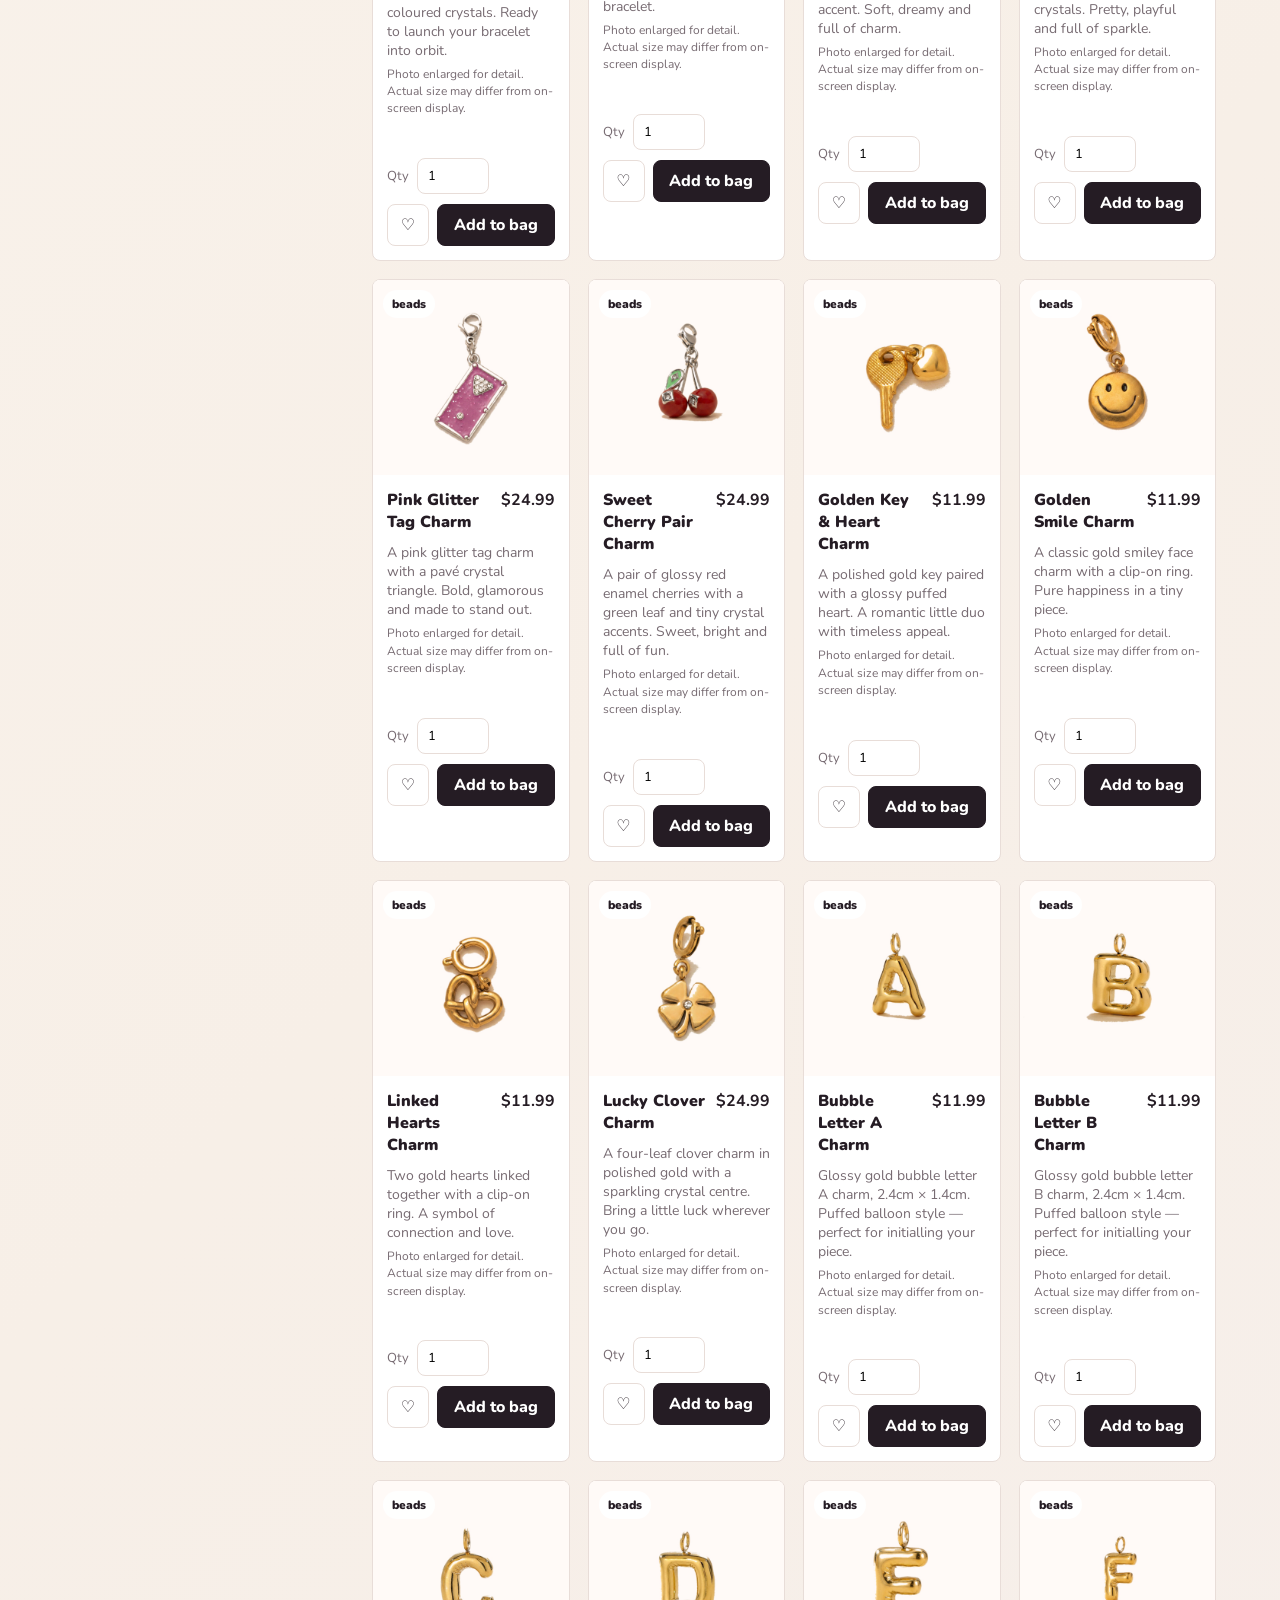
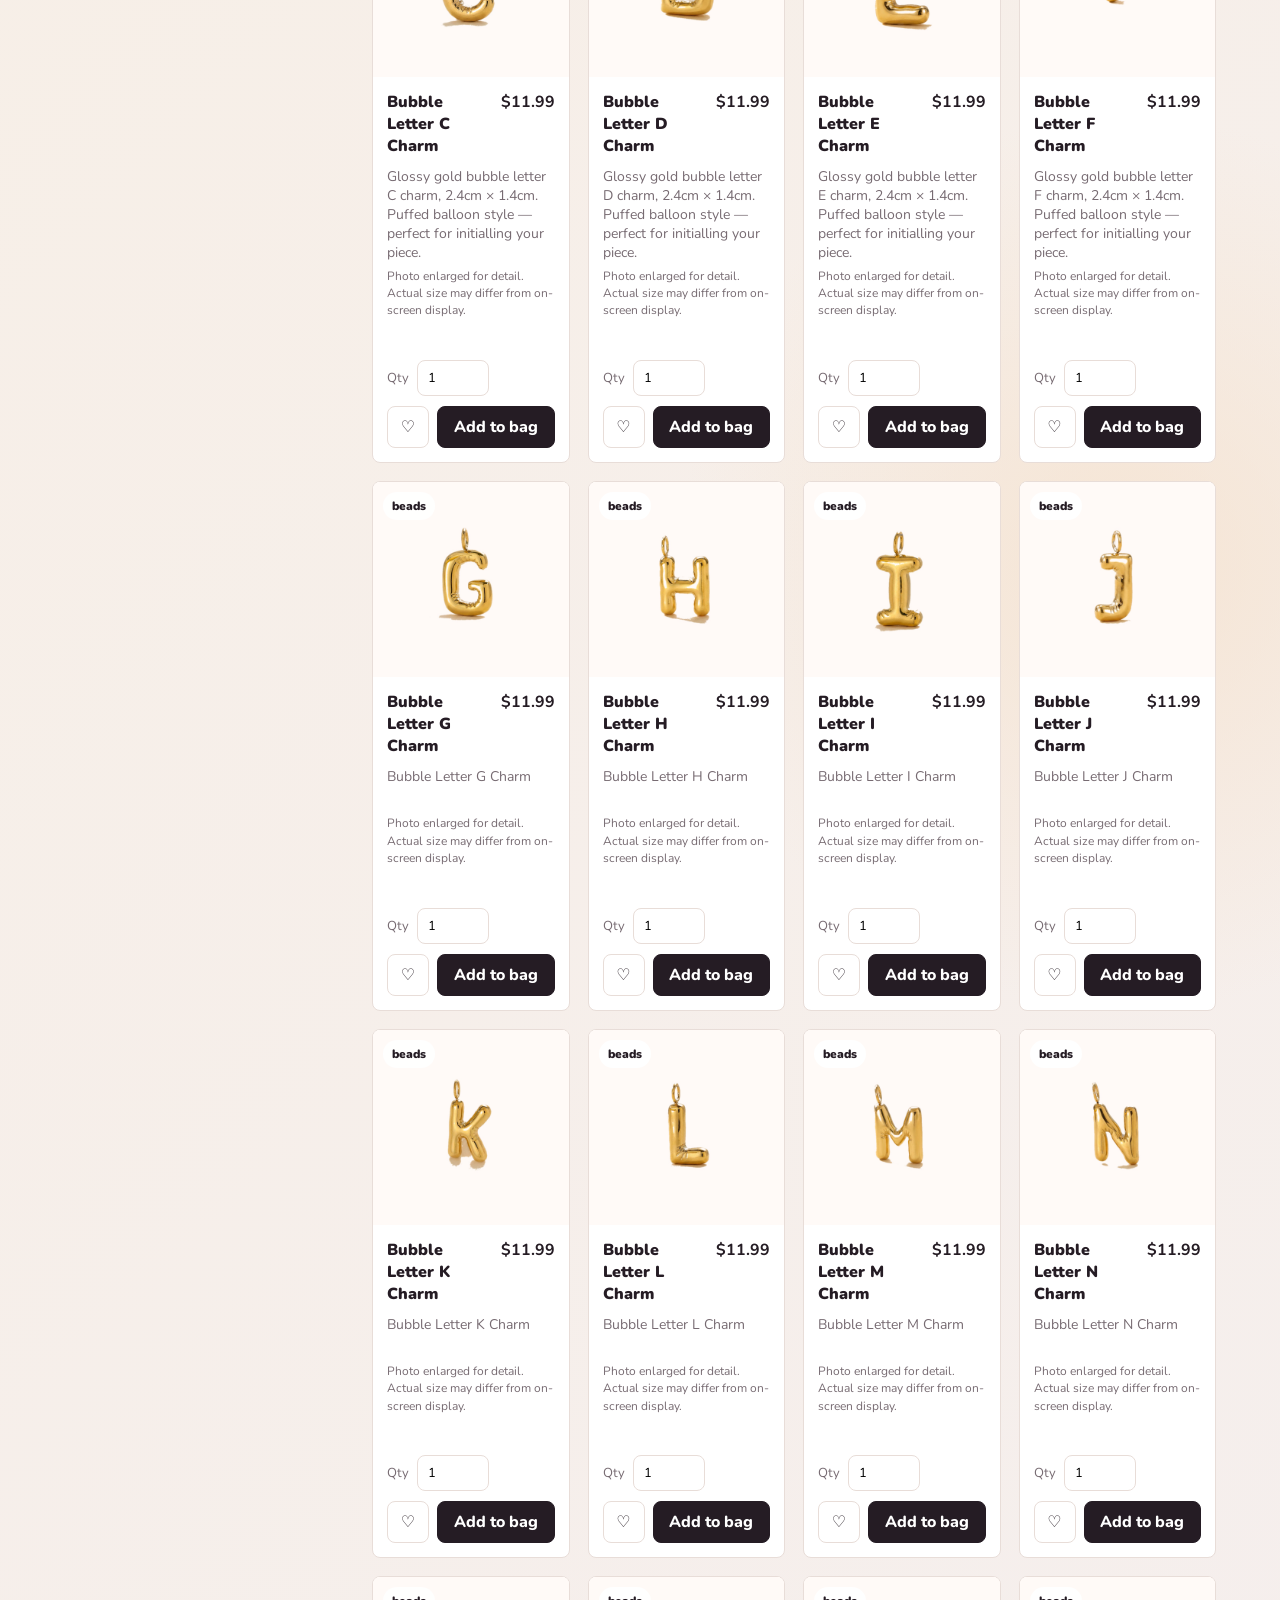
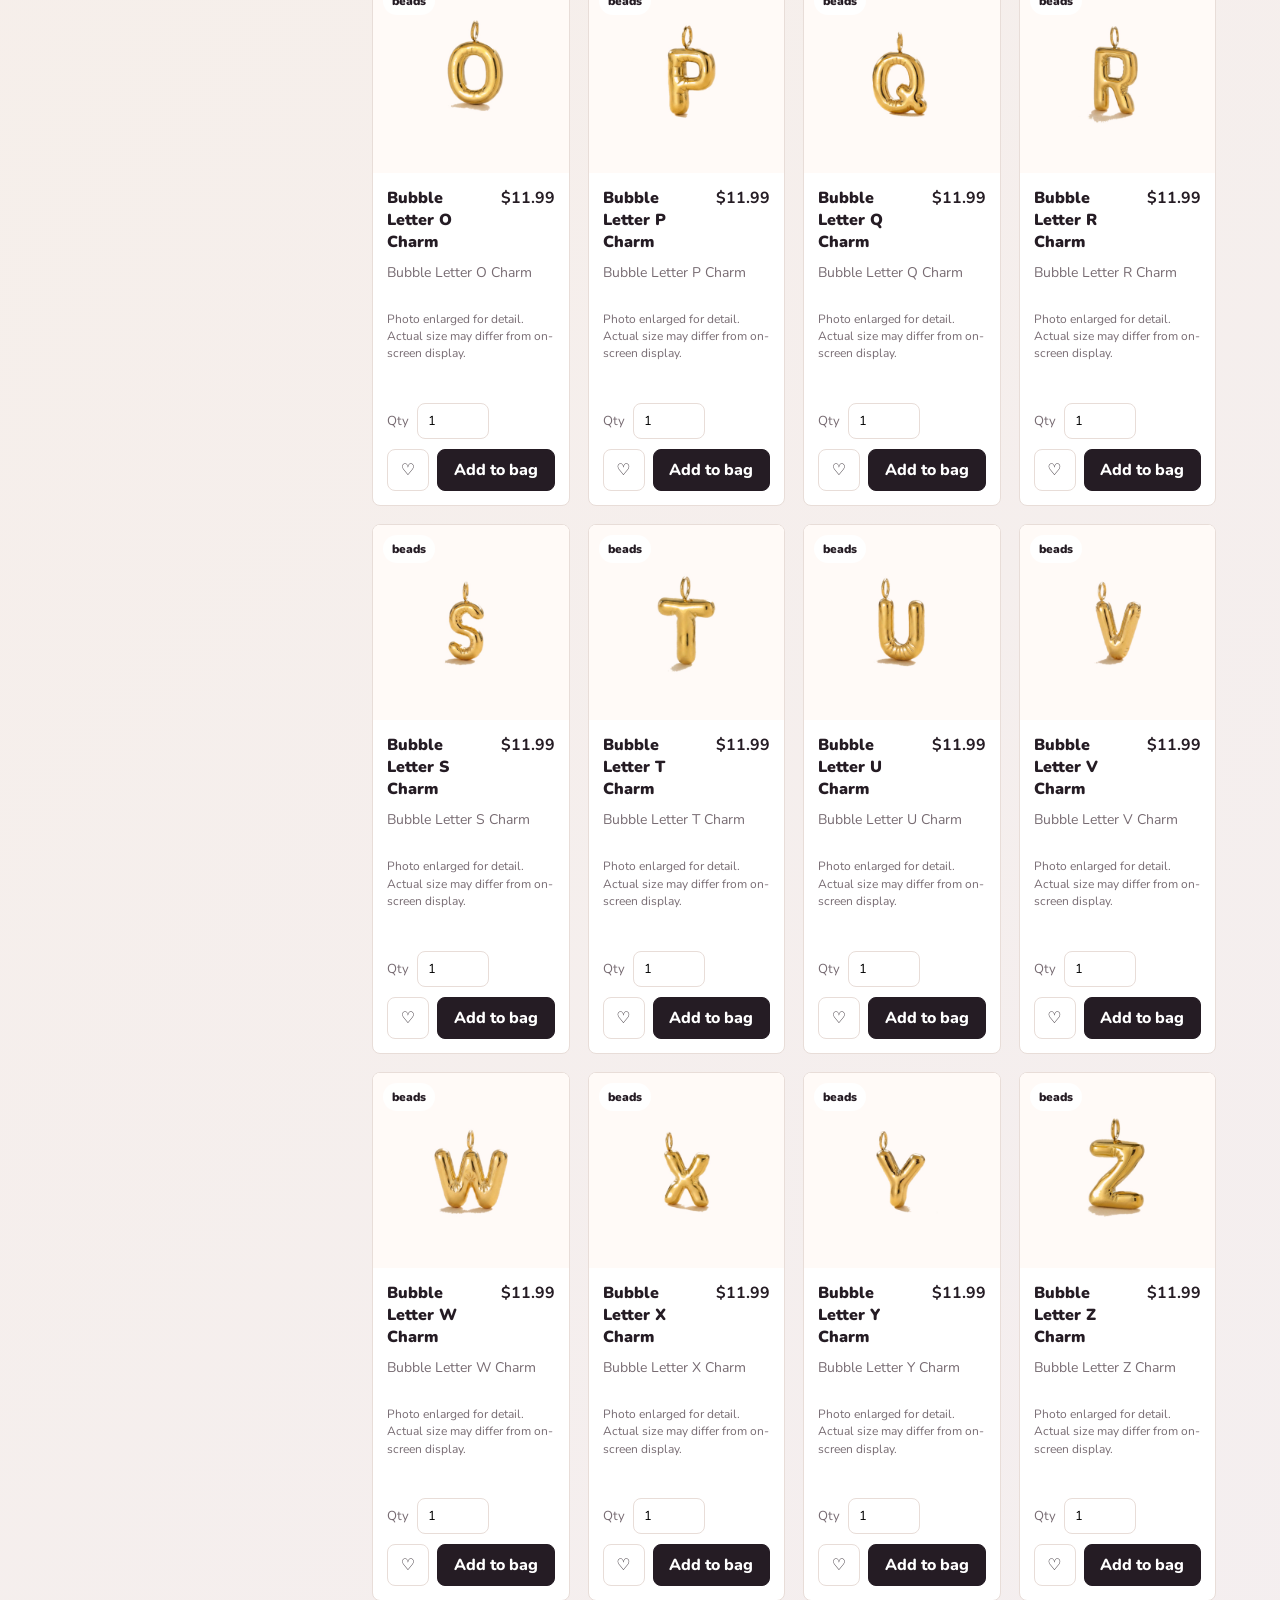
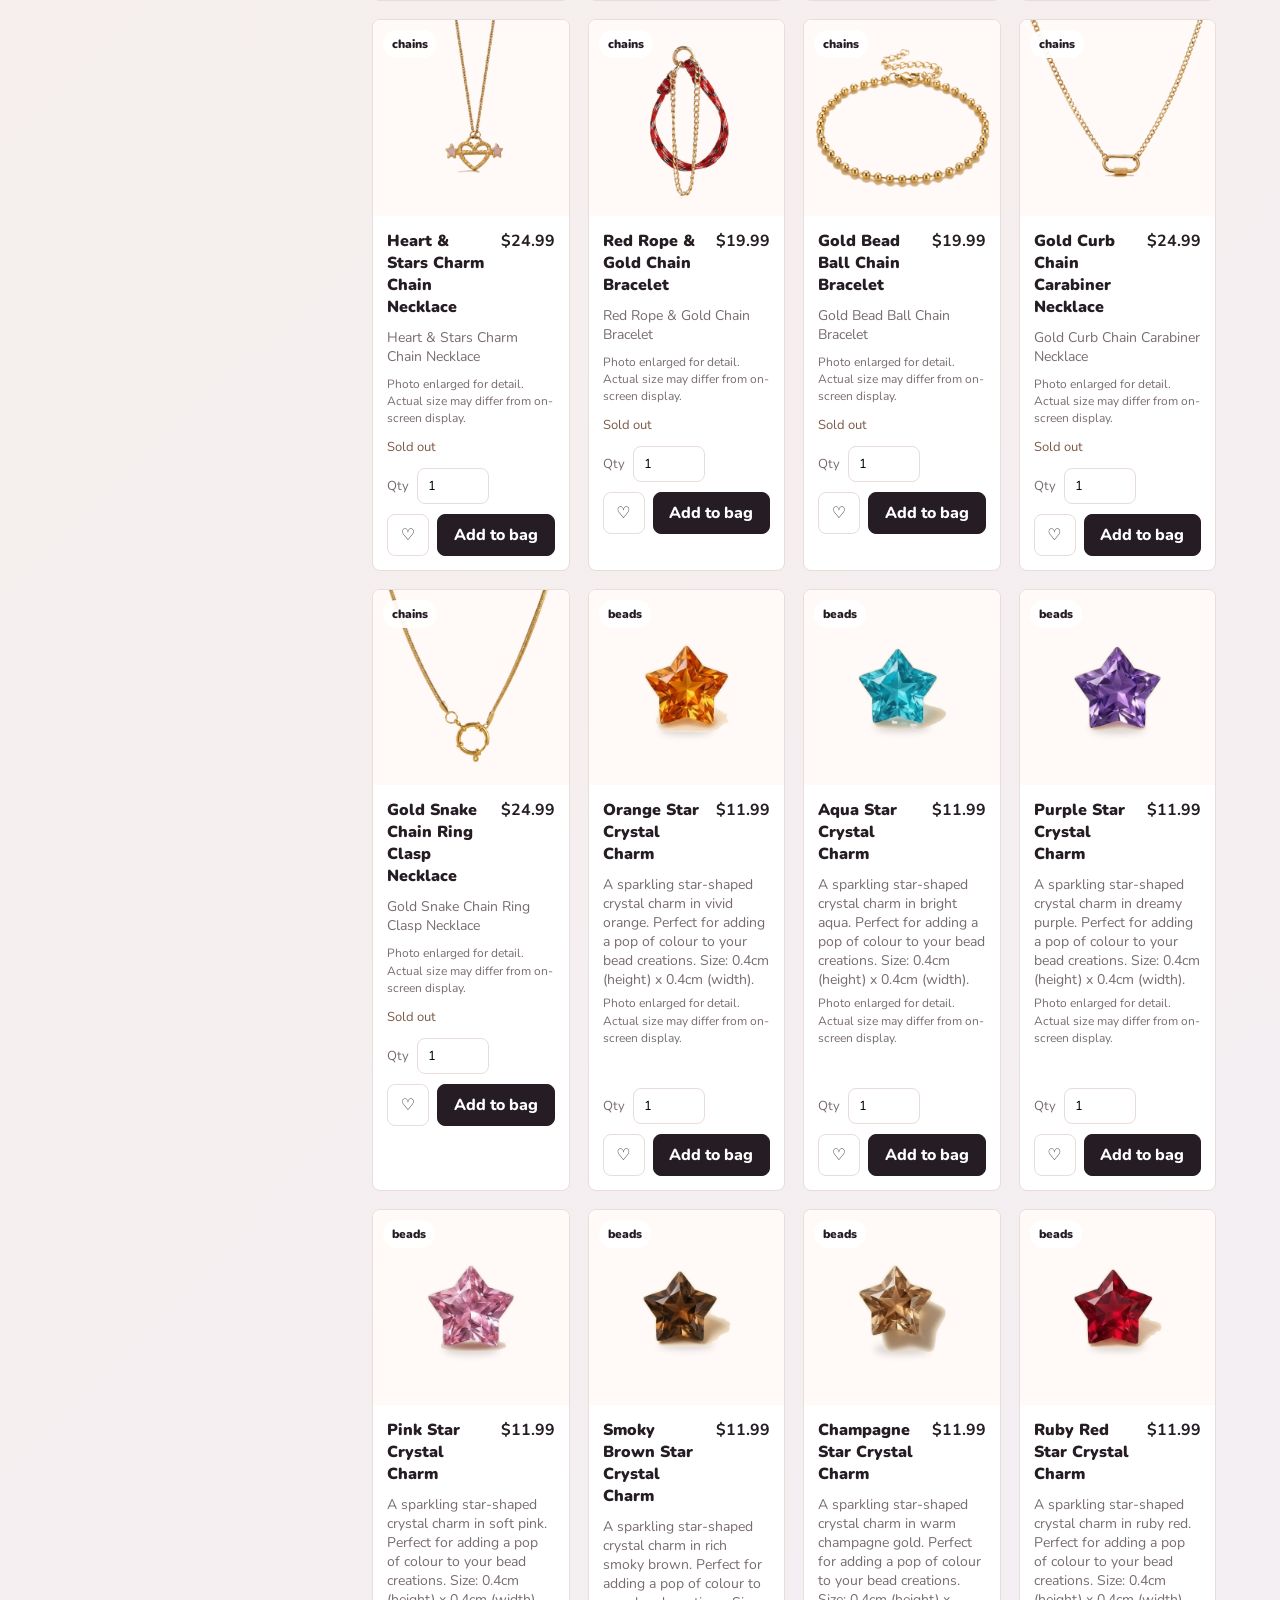
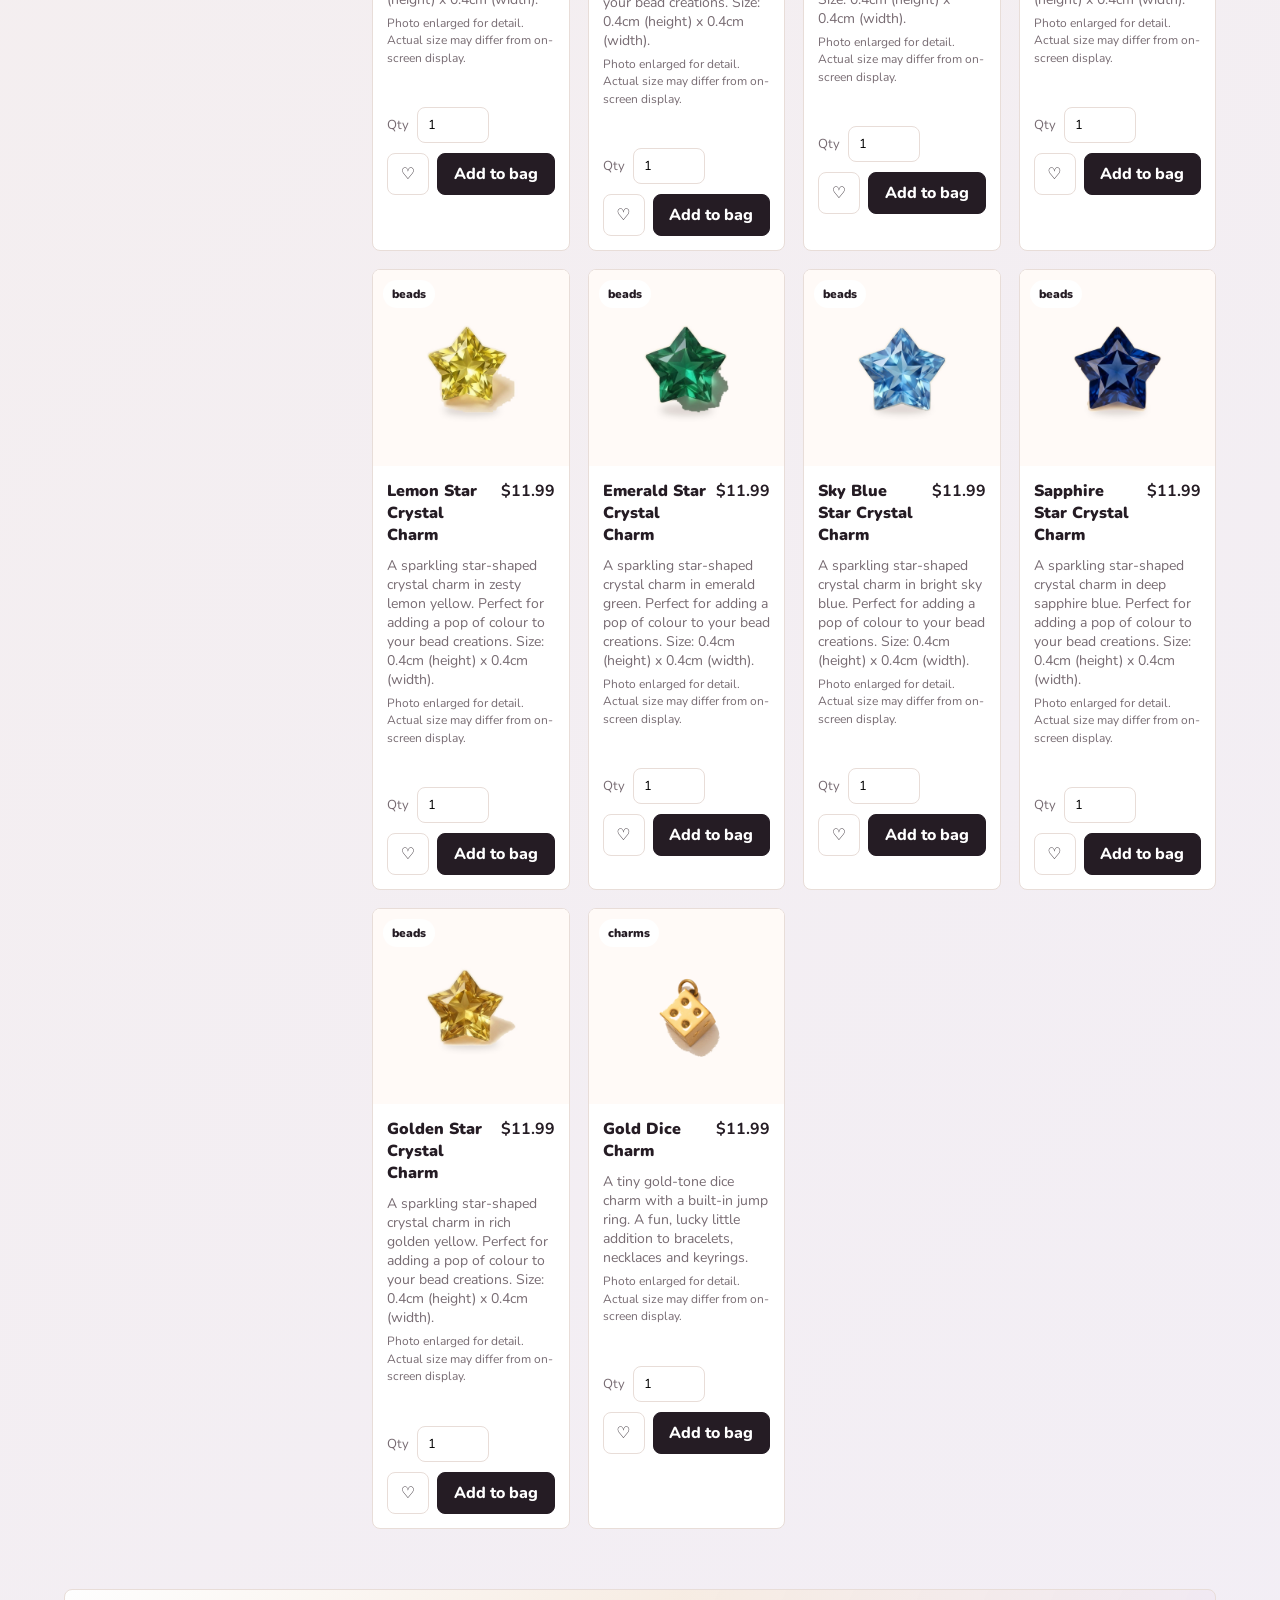
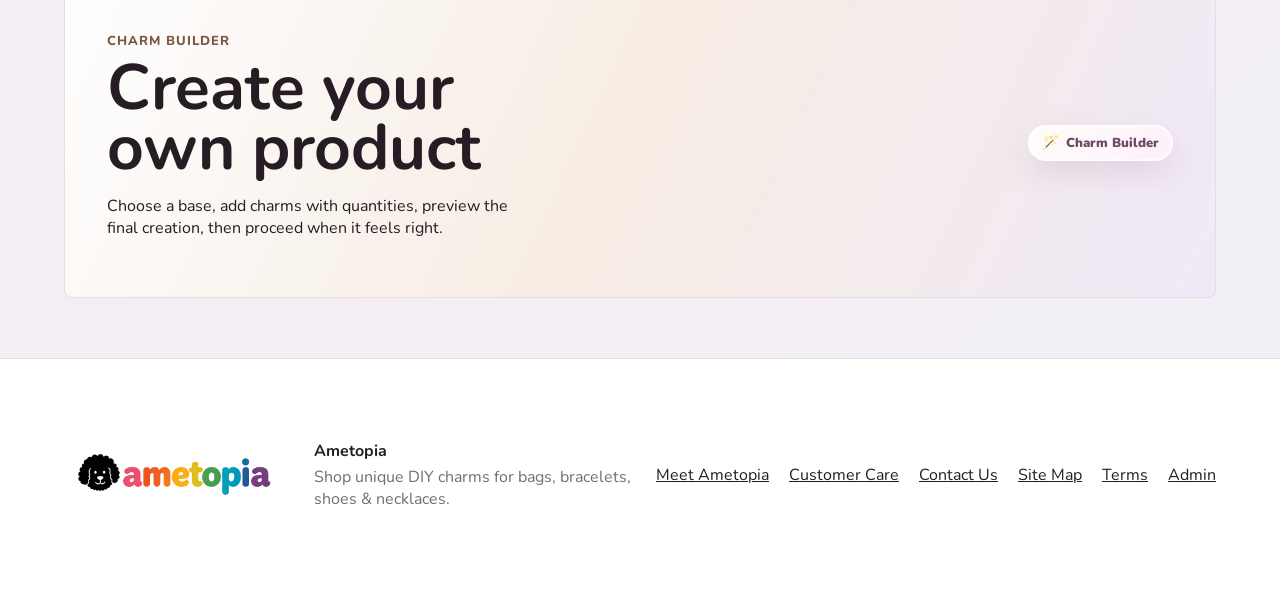
==== commit efa09958: "Restyle hero wordmark as foam lettering" ====
--- a/index.html
+++ b/index.html
@@ -46,7 +46,7 @@
         <div class="hero-copy">
           <p class="kicker">WHERE THE WONDER MEETS THE BEADS</p>
           <h1 class="rainbow-word" aria-label="Ametopia">
-            <span>A</span><span>m</span><span>e</span><span>t</span><span>o</span><span>p</span><span>i</span><span>a</span>
+            <span data-letter="A">A</span><span data-letter="m">m</span><span data-letter="e">e</span><span data-letter="t">t</span><span data-letter="o">o</span><span data-letter="p">p</span><span data-letter="i">i</span><span data-letter="a">a</span>
           </h1>
           <p>Charm your world, one piece at a time.</p>
           <p class="hero-subcopy">Create your own look - charms for bags, bracelets, shoes & necklaces.</p>
--- a/styles.css
+++ b/styles.css
@@ -158,11 +158,7 @@
   gap: clamp(24px, 4vw, 44px);
   align-items: center;
   padding: clamp(34px, 5vw, 58px) clamp(16px, 5vw, 72px) clamp(28px, 4vw, 46px);
-  background:
-    radial-gradient(circle at 78% 20%, rgba(255, 93, 169, 0.28), transparent 19rem),
-    radial-gradient(circle at 86% 70%, rgba(81, 220, 178, 0.18), transparent 20rem),
-    radial-gradient(circle at 12% 22%, rgba(255, 226, 154, 0.18), transparent 16rem),
-    linear-gradient(135deg, #161017 0%, #231924 44%, #100d13 100%);
+  background: url("assets/hero-pink-clouds.png") center / cover no-repeat;
   position: relative;
   overflow: hidden;
   isolation: isolate;
@@ -173,11 +169,9 @@
   inset: 0;
   z-index: 0;
   background:
-    linear-gradient(rgba(255, 255, 255, 0.035) 1px, transparent 1px),
-    linear-gradient(90deg, rgba(255, 255, 255, 0.035) 1px, transparent 1px);
-  background-size: 34px 34px;
-  mask-image: radial-gradient(circle at 70% 50%, black 0%, transparent 72%);
-  opacity: 0.9;
+    linear-gradient(90deg, rgba(255, 250, 249, 0.84), rgba(255, 246, 251, 0.48) 46%, rgba(255, 246, 251, 0.12) 100%),
+    radial-gradient(circle at 72% 48%, rgba(255, 255, 255, 0.06), rgba(255, 222, 235, 0.18) 58%, rgba(104, 58, 85, 0.16) 100%);
+  opacity: 1;
 }
 .hero::after {
   content: "";
@@ -185,8 +179,8 @@
   inset: 0;
   z-index: 1;
   background:
-    radial-gradient(circle at 72% 50%, transparent 0%, rgba(10, 7, 11, 0.14) 44%, rgba(10, 7, 11, 0.34) 100%),
-    linear-gradient(90deg, rgba(10, 7, 11, 0.14), transparent 54%);
+    linear-gradient(180deg, rgba(255, 255, 255, 0.12), transparent 38%, rgba(255, 236, 244, 0.2)),
+    radial-gradient(circle at 74% 50%, transparent 0%, rgba(255, 255, 255, 0.1) 42%, rgba(255, 216, 232, 0.24) 100%);
   pointer-events: none;
 }
 .hero-copy {
@@ -199,21 +193,118 @@
   font-size: clamp(58px, 8.6vw, 132px);
   line-height: 0.88;
 }
-.rainbow-word span:nth-child(1) { color: #ef4d78; }
-.rainbow-word span:nth-child(2) { color: #f36f2d; }
-.rainbow-word span:nth-child(3) { color: #e9b51d; }
-.rainbow-word span:nth-child(4) { color: #d3bd25; }
-.rainbow-word span:nth-child(5) { color: #49a45e; }
-.rainbow-word span:nth-child(6) { color: #09a5bd; }
-.rainbow-word span:nth-child(7) { color: #2875ba; }
-.rainbow-word span:nth-child(8) { color: #8d4b9e; }
-.hero p { max-width: 600px; font-size: clamp(18px, 2vw, 24px); color: rgba(255, 247, 252, 0.9); }
+.rainbow-word {
+  display: inline-flex;
+  flex-wrap: nowrap;
+  align-items: baseline;
+  gap: 0;
+  white-space: nowrap;
+  perspective: 900px;
+  filter:
+    drop-shadow(0 18px 18px rgba(87, 78, 88, 0.2))
+    drop-shadow(0 7px 10px rgba(255, 255, 255, 0.72));
+}
+.rainbow-word span {
+  --letter-a: #ef4d78;
+  --letter-b: #ff8aa8;
+  --letter-glow: rgba(239, 77, 120, 0.24);
+  position: relative;
+  display: inline-block;
+  font-weight: 900;
+  isolation: isolate;
+  letter-spacing: 0.012em;
+  color: #fbf8ef;
+  -webkit-text-fill-color: #fbf8ef;
+  -webkit-text-stroke: 1.2px rgba(255, 255, 255, 0.82);
+  text-shadow:
+    -2px -3px 0 rgba(255, 255, 255, 0.92),
+    2px -2px 0 rgba(255, 255, 255, 0.74),
+    -2px 2px 0 rgba(229, 229, 222, 0.62),
+    2px 3px 0 rgba(218, 218, 212, 0.58),
+    0 8px 11px rgba(102, 97, 105, 0.34),
+    0 18px 30px var(--letter-glow);
+  transform: translateY(0) scaleY(1.06) rotateX(0deg);
+}
+.rainbow-word span::before,
+.rainbow-word span::after {
+  content: attr(data-letter);
+  position: absolute;
+  inset: 0;
+  pointer-events: none;
+}
+.rainbow-word span::before {
+  z-index: -1;
+  color: rgba(246, 245, 239, 0.92);
+  -webkit-text-fill-color: rgba(246, 245, 239, 0.92);
+  -webkit-text-stroke: 8px rgba(245, 244, 238, 0.72);
+  text-shadow:
+    -9px -3px 0 rgba(252, 250, 244, 0.68),
+    8px -4px 0 rgba(238, 238, 232, 0.66),
+    -7px 5px 0 rgba(231, 231, 226, 0.62),
+    8px 6px 0 rgba(212, 214, 211, 0.56),
+    1px -9px 0 rgba(255, 255, 250, 0.46),
+    -1px 9px 0 rgba(205, 207, 207, 0.46),
+    0 15px 18px rgba(80, 77, 85, 0.28);
+  filter: blur(2.2px);
+  transform: scale(1.035, 1.05);
+}
+.rainbow-word span::after {
+  z-index: 1;
+  color: transparent;
+  -webkit-text-fill-color: transparent;
+  -webkit-text-stroke: 1px rgba(255, 255, 255, 0.34);
+  text-shadow:
+    -4px -5px 8px rgba(255, 255, 255, 0.82),
+    4px 6px 9px rgba(172, 178, 184, 0.34);
+  mix-blend-mode: screen;
+}
+.rainbow-word span:nth-child(1) {
+  --letter-a: #ef4d78;
+  --letter-b: #ff8aa8;
+  --letter-glow: rgba(239, 77, 120, 0.24);
+}
+.rainbow-word span:nth-child(2) {
+  --letter-a: #f36f2d;
+  --letter-b: #ffc36a;
+  --letter-glow: rgba(243, 111, 45, 0.22);
+}
+.rainbow-word span:nth-child(3) {
+  --letter-a: #e9b51d;
+  --letter-b: #fff071;
+  --letter-glow: rgba(233, 181, 29, 0.22);
+}
+.rainbow-word span:nth-child(4) {
+  --letter-a: #d3bd25;
+  --letter-b: #fff071;
+  --letter-glow: rgba(211, 189, 37, 0.22);
+}
+.rainbow-word span:nth-child(5) {
+  --letter-a: #49a45e;
+  --letter-b: #a6df89;
+  --letter-glow: rgba(73, 164, 94, 0.2);
+}
+.rainbow-word span:nth-child(6) {
+  --letter-a: #09a5bd;
+  --letter-b: #7ee4ee;
+  --letter-glow: rgba(9, 165, 189, 0.2);
+}
+.rainbow-word span:nth-child(7) {
+  --letter-a: #2875ba;
+  --letter-b: #8ec6ff;
+  --letter-glow: rgba(40, 117, 186, 0.2);
+}
+.rainbow-word span:nth-child(8) {
+  --letter-a: #8d4b9e;
+  --letter-b: #d7a0e9;
+  --letter-glow: rgba(141, 75, 158, 0.2);
+}
+.hero p { max-width: 600px; font-size: clamp(18px, 2vw, 24px); color: #4f3446; }
 .hero-subcopy {
   margin-top: 8px;
   font-size: clamp(16px, 1.5vw, 19px) !important;
-  color: rgba(255, 235, 244, 0.76) !important;
-}
-.hero .kicker { color: #ffd7ea; }
+  color: #6f5a66 !important;
+}
+.hero .kicker { color: #5b344e; }
 .kicker {
   margin: 0 0 8px;
   color: #7c5946;
@@ -241,14 +332,14 @@
   color: var(--brown);
 }
 .hero .primary-link {
-  background: #fff4fa;
+  background: #ffffff;
   color: #2b1724;
-  box-shadow: 0 16px 32px rgba(255, 114, 178, 0.2);
+  box-shadow: 0 16px 32px rgba(155, 94, 126, 0.18);
 }
 .hero .secondary-link {
-  background: rgba(255, 255, 255, 0.12);
-  border-color: rgba(255, 255, 255, 0.24);
-  color: #fff7fb;
+  background: rgba(255, 255, 255, 0.56);
+  border-color: rgba(104, 67, 83, 0.18);
+  color: #5b344e;
   backdrop-filter: blur(10px);
 }
 .charm-board {
@@ -258,14 +349,16 @@
   height: clamp(520px, 52vw, 680px);
   margin-inline: auto;
   padding: clamp(12px, 2vw, 18px);
-  border: 1px solid rgba(255, 255, 255, 0.14);
+  border: 1px solid rgba(255, 255, 255, 0.72);
   border-radius: 28px;
   background:
-    radial-gradient(circle at 50% 20%, rgba(255, 111, 189, 0.16), transparent 24rem),
-    linear-gradient(145deg, rgba(41, 34, 43, 0.94), rgba(17, 14, 20, 0.98));
+    radial-gradient(circle at 24% 18%, rgba(255, 255, 255, 0.78), transparent 13rem),
+    radial-gradient(circle at 76% 72%, rgba(255, 205, 229, 0.58), transparent 15rem),
+    linear-gradient(145deg, rgba(255, 248, 250, 0.9), rgba(250, 225, 235, 0.82));
   box-shadow:
-    0 36px 80px rgba(0, 0, 0, 0.36),
-    inset 0 0 0 1px rgba(255, 255, 255, 0.08);
+    0 34px 80px rgba(142, 85, 112, 0.18),
+    inset 0 0 0 1px rgba(255, 255, 255, 0.62);
+  backdrop-filter: blur(16px) saturate(1.08);
   overflow: hidden;
 }
 .charm-board::before,
@@ -278,8 +371,8 @@
   inset: 16px;
   border-radius: 20px;
   background:
-    radial-gradient(circle at 18% 24%, rgba(255, 105, 180, 0.22), transparent 18%),
-    radial-gradient(circle at 82% 72%, rgba(76, 221, 181, 0.16), transparent 20%);
+    radial-gradient(circle at 18% 24%, rgba(255, 255, 255, 0.48), transparent 20%),
+    radial-gradient(circle at 82% 72%, rgba(255, 190, 220, 0.24), transparent 24%);
   filter: blur(12px);
 }
 .charm-board::after {
@@ -287,16 +380,15 @@
   border-radius: inherit;
   z-index: 3;
   background:
-    linear-gradient(180deg, rgba(18, 14, 21, 0.98) 0%, transparent 12%, transparent 88%, rgba(18, 14, 21, 0.98) 100%),
-    linear-gradient(120deg, rgba(255, 255, 255, 0.18), transparent 22%, transparent 78%, rgba(255, 255, 255, 0.08));
+    linear-gradient(180deg, rgba(255, 248, 250, 0.92) 0%, transparent 12%, transparent 88%, rgba(255, 238, 245, 0.9) 100%),
+    linear-gradient(120deg, rgba(255, 255, 255, 0.32), transparent 22%, transparent 78%, rgba(255, 210, 232, 0.22));
 }
 .board-track {
   position: relative;
   z-index: 1;
   display: grid;
   gap: clamp(6px, 1.1vw, 10px);
-  animation: board-scroll 18s linear infinite;
-  will-change: transform;
+  transform: none;
 }
 .board-grid {
   position: relative;
@@ -311,24 +403,73 @@
   border-radius: 12px;
 }
 .board-key {
+  --shape-a: #ef4d78;
+  --shape-b: #f36f2d;
+  --shape-glow: rgba(239, 77, 120, 0.24);
+  position: relative;
   display: block;
   background:
-    linear-gradient(145deg, rgba(98, 90, 101, 0.94), rgba(46, 40, 50, 0.98));
-  border: 1px solid rgba(255, 255, 255, 0.1);
+    radial-gradient(circle at 26% 20%, rgba(255, 255, 255, 0.92), transparent 22%),
+    radial-gradient(circle at 72% 76%, rgba(255, 255, 255, 0.28), transparent 28%),
+    linear-gradient(145deg, color-mix(in srgb, var(--shape-a) 82%, white 18%), var(--shape-b));
+  border: 1px solid rgba(255, 255, 255, 0.48);
   box-shadow:
-    inset 0 3px 5px rgba(255, 255, 255, 0.14),
-    inset 0 -8px 12px rgba(0, 0, 0, 0.22),
-    0 9px 14px rgba(0, 0, 0, 0.28);
+    inset 0 5px 8px rgba(255, 255, 255, 0.46),
+    inset 0 -12px 18px rgba(78, 38, 62, 0.16),
+    0 12px 20px var(--shape-glow),
+    0 5px 10px rgba(126, 82, 104, 0.12);
+  transform: translateY(0) rotate(var(--shape-tilt, 0deg));
+  overflow: hidden;
 }
 .board-key::after {
-  content: "+";
-  display: grid;
-  place-items: center;
-  width: 100%;
-  height: 100%;
-  color: rgba(255, 255, 255, 0.2);
-  font-size: clamp(18px, 2vw, 25px);
-  font-weight: 300;
+  content: "";
+  position: absolute;
+  inset: 10% 14% auto 14%;
+  height: 34%;
+  border-radius: inherit;
+  background: linear-gradient(180deg, rgba(255, 255, 255, 0.72), rgba(255, 255, 255, 0.08));
+  filter: blur(0.2px);
+  opacity: 0.72;
+}
+.board-grid > .board-key:nth-child(7n + 1) {
+  --shape-a: #ef4d78;
+  --shape-b: #ff8aa8;
+  --shape-glow: rgba(239, 77, 120, 0.24);
+  --shape-tilt: -2deg;
+}
+.board-grid > .board-key:nth-child(7n + 2) {
+  --shape-a: #f36f2d;
+  --shape-b: #ffc36a;
+  --shape-glow: rgba(243, 111, 45, 0.22);
+  --shape-tilt: 2deg;
+}
+.board-grid > .board-key:nth-child(7n + 3) {
+  --shape-a: #e9b51d;
+  --shape-b: #fff071;
+  --shape-glow: rgba(233, 181, 29, 0.22);
+}
+.board-grid > .board-key:nth-child(7n + 4) {
+  --shape-a: #49a45e;
+  --shape-b: #a6df89;
+  --shape-glow: rgba(73, 164, 94, 0.2);
+  --shape-tilt: -1.5deg;
+}
+.board-grid > .board-key:nth-child(7n + 5) {
+  --shape-a: #09a5bd;
+  --shape-b: #7ee4ee;
+  --shape-glow: rgba(9, 165, 189, 0.2);
+  --shape-tilt: 1.5deg;
+}
+.board-grid > .board-key:nth-child(7n + 6) {
+  --shape-a: #2875ba;
+  --shape-b: #8ec6ff;
+  --shape-glow: rgba(40, 117, 186, 0.2);
+}
+.board-grid > .board-key:nth-child(7n) {
+  --shape-a: #8d4b9e;
+  --shape-b: #d7a0e9;
+  --shape-glow: rgba(141, 75, 158, 0.2);
+  --shape-tilt: 2.5deg;
 }
 .board-key.pill {
   aspect-ratio: 1.8 / 1;
@@ -342,39 +483,102 @@
   border-radius: 999px;
 }
 .board-charm {
-  object-fit: contain;
+  position: relative;
+  display: block;
   padding: clamp(3px, 0.65vw, 7px);
   background:
-    radial-gradient(circle at 50% 44%, rgba(255, 255, 255, 0.16), transparent 54%),
-    rgba(255, 255, 255, 0.02);
-  filter: drop-shadow(0 11px 10px rgba(0, 0, 0, 0.28));
-  animation: charm-float 3.8s ease-in-out infinite;
+    radial-gradient(circle at 50% 44%, rgba(255, 255, 255, 0.56), transparent 54%),
+    rgba(255, 255, 255, 0.1);
+  filter: drop-shadow(0 11px 12px rgba(112, 74, 92, 0.22));
+  perspective: 700px;
   transform: translateY(-1px);
-}
-.board-charm:nth-of-type(3n) { animation-delay: -1.1s; }
-.board-charm:nth-of-type(4n) { animation-delay: -2.2s; }
+  transform-style: preserve-3d;
+  --flip-duration: 9.4s;
+  --flip-delay: 0s;
+}
+.board-grid > :nth-child(4n) { --flip-delay: -0.8s; }
+.board-grid > :nth-child(5n) { --flip-delay: -1.7s; }
+.board-grid > :nth-child(7n) { --flip-delay: -2.8s; }
+.board-grid > :nth-child(9n) { --flip-delay: -3.9s; }
+.board-charm:nth-of-type(3n) { --flip-duration: 10.8s; }
+.board-charm:nth-of-type(4n) { --flip-duration: 8.6s; }
 .board-charm.brand-letter {
   padding: clamp(1px, 0.45vw, 5px);
   background:
     radial-gradient(circle at 50% 48%, rgba(255, 255, 255, 0.24), transparent 58%),
     rgba(255, 255, 255, 0.04);
   filter:
-    drop-shadow(0 0 12px rgba(255, 221, 151, 0.2))
-    drop-shadow(0 12px 10px rgba(0, 0, 0, 0.3));
-}
-@keyframes board-scroll {
-  from { transform: translateY(0); }
-  to { transform: translateY(calc(-50% - clamp(3px, 0.55vw, 5px))); }
-}
-@keyframes charm-float {
-  0%, 100% { transform: translateY(-1px) rotate(-1deg) scale(1); }
-  50% { transform: translateY(-5px) rotate(2deg) scale(1.035); }
+    drop-shadow(0 0 12px rgba(255, 221, 151, 0.24))
+    drop-shadow(0 12px 12px rgba(112, 74, 92, 0.22));
+}
+.board-card-face {
+  position: absolute;
+  inset: clamp(3px, 0.65vw, 7px);
+  width: calc(100% - clamp(6px, 1.3vw, 14px));
+  height: calc(100% - clamp(6px, 1.3vw, 14px));
+  object-fit: contain;
+  border-radius: inherit;
+  backface-visibility: hidden;
+  transform-style: preserve-3d;
+  will-change: transform, opacity, filter;
+}
+.board-card-front {
+  animation: charm-front-flip var(--flip-duration) cubic-bezier(0.4, 0, 0.2, 1) var(--flip-delay) infinite;
+}
+.board-card-back {
+  padding: 5%;
+  background:
+    radial-gradient(circle at 50% 40%, rgba(255, 255, 255, 0.98), rgba(255, 239, 247, 0.94) 72%),
+    #fff4fa;
+  box-shadow: inset 0 0 0 1px rgba(255, 255, 255, 0.7);
+  transform: rotateY(180deg);
+  animation: charm-back-flip var(--flip-duration) cubic-bezier(0.4, 0, 0.2, 1) var(--flip-delay) infinite;
+}
+@keyframes charm-front-flip {
+  0%, 58%, 100% {
+    opacity: 1;
+    filter: brightness(1);
+    transform: rotateY(0deg) translateY(0) scale(1);
+  }
+  68% {
+    opacity: 1;
+    filter: brightness(1.08);
+    transform: rotateY(92deg) translateY(-4px) scale(1.04);
+  }
+  76%, 84% {
+    opacity: 0;
+    transform: rotateY(180deg) translateY(-4px) scale(1.04);
+  }
+  92% {
+    opacity: 1;
+    filter: brightness(1.04);
+    transform: rotateY(360deg) translateY(0) scale(1.01);
+  }
+}
+@keyframes charm-back-flip {
+  0%, 58%, 100% {
+    opacity: 0;
+    transform: rotateY(180deg) translateY(0) scale(1);
+  }
+  68% {
+    opacity: 0;
+    transform: rotateY(88deg) translateY(-4px) scale(1.04);
+  }
+  76%, 84% {
+    opacity: 1;
+    transform: rotateY(0deg) translateY(-4px) scale(1.04);
+  }
+  92% {
+    opacity: 0;
+    transform: rotateY(-180deg) translateY(0) scale(1.01);
+  }
 }
 @media (prefers-reduced-motion: reduce) {
-  .board-track,
-  .board-charm {
+  .board-card-front,
+  .board-card-back {
     animation: none;
   }
+  .board-card-back { opacity: 0; }
 }
 .hero-gallery {
   position: relative;
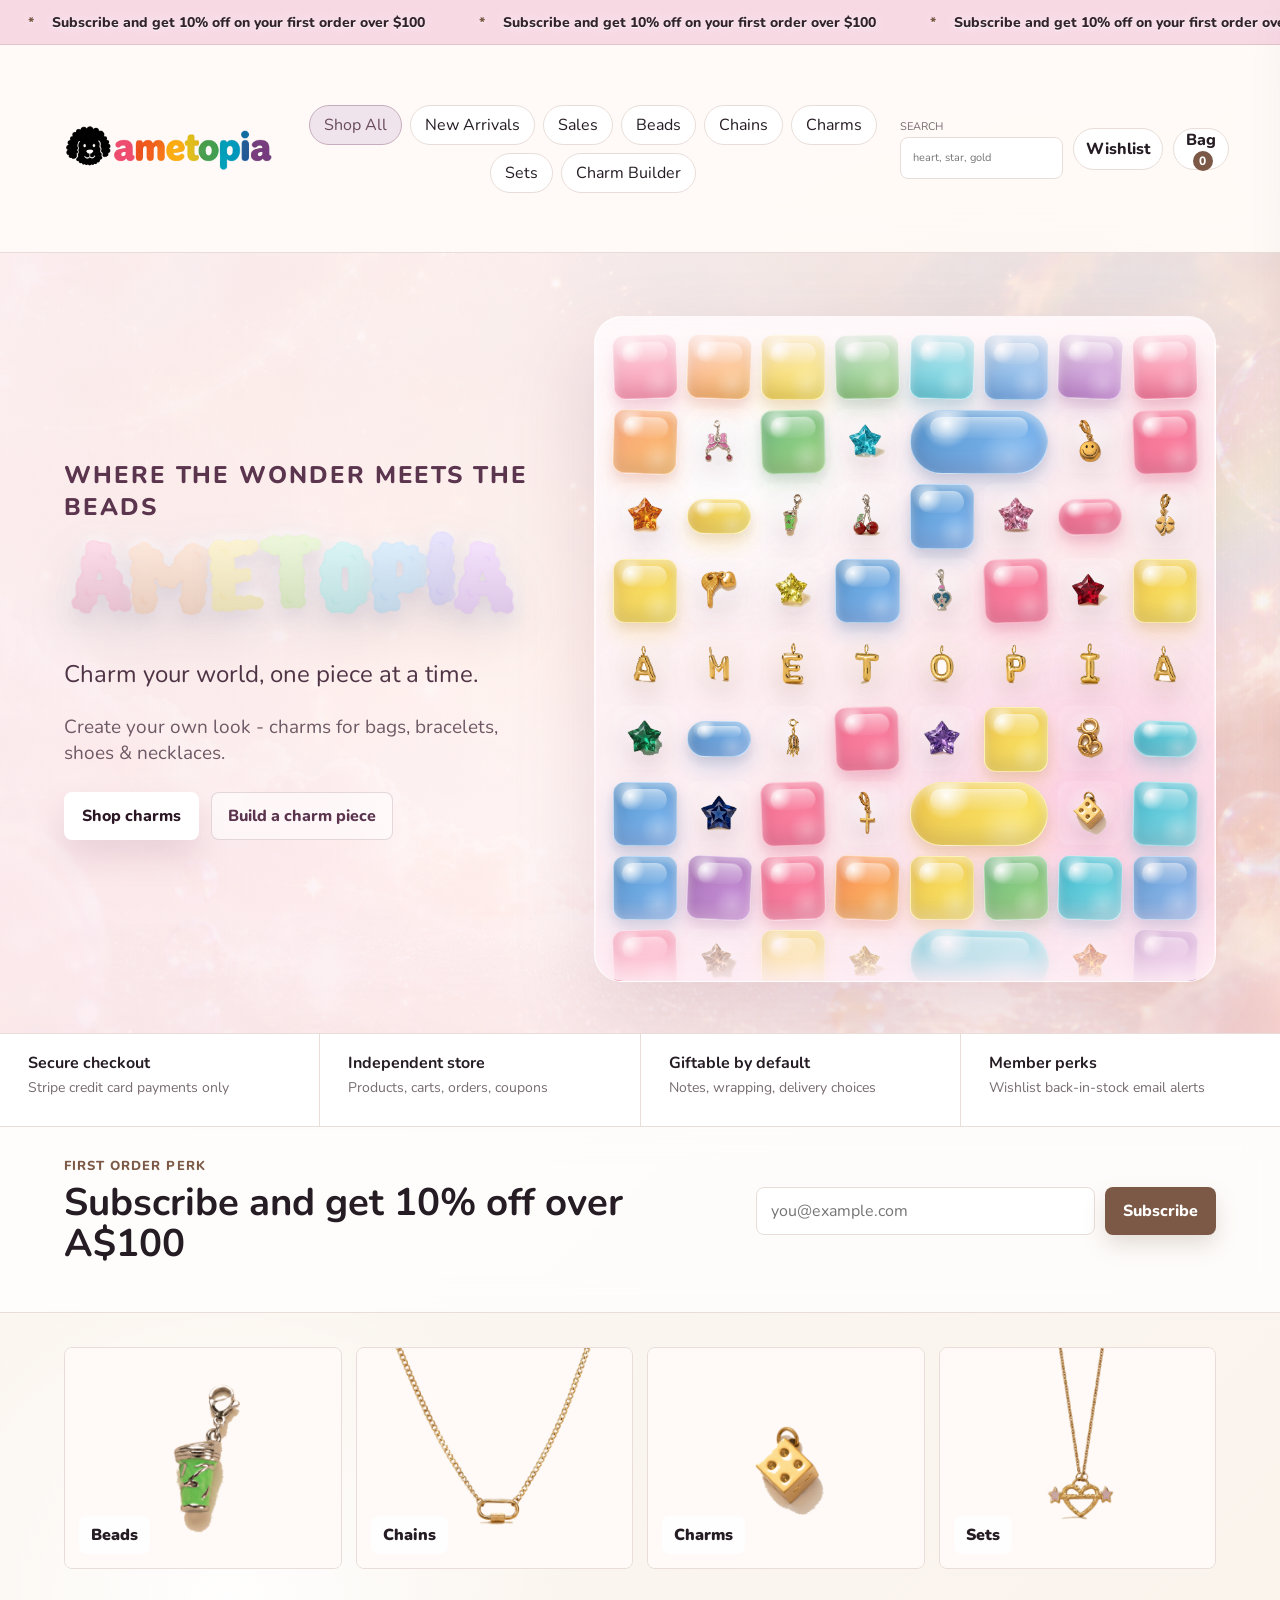
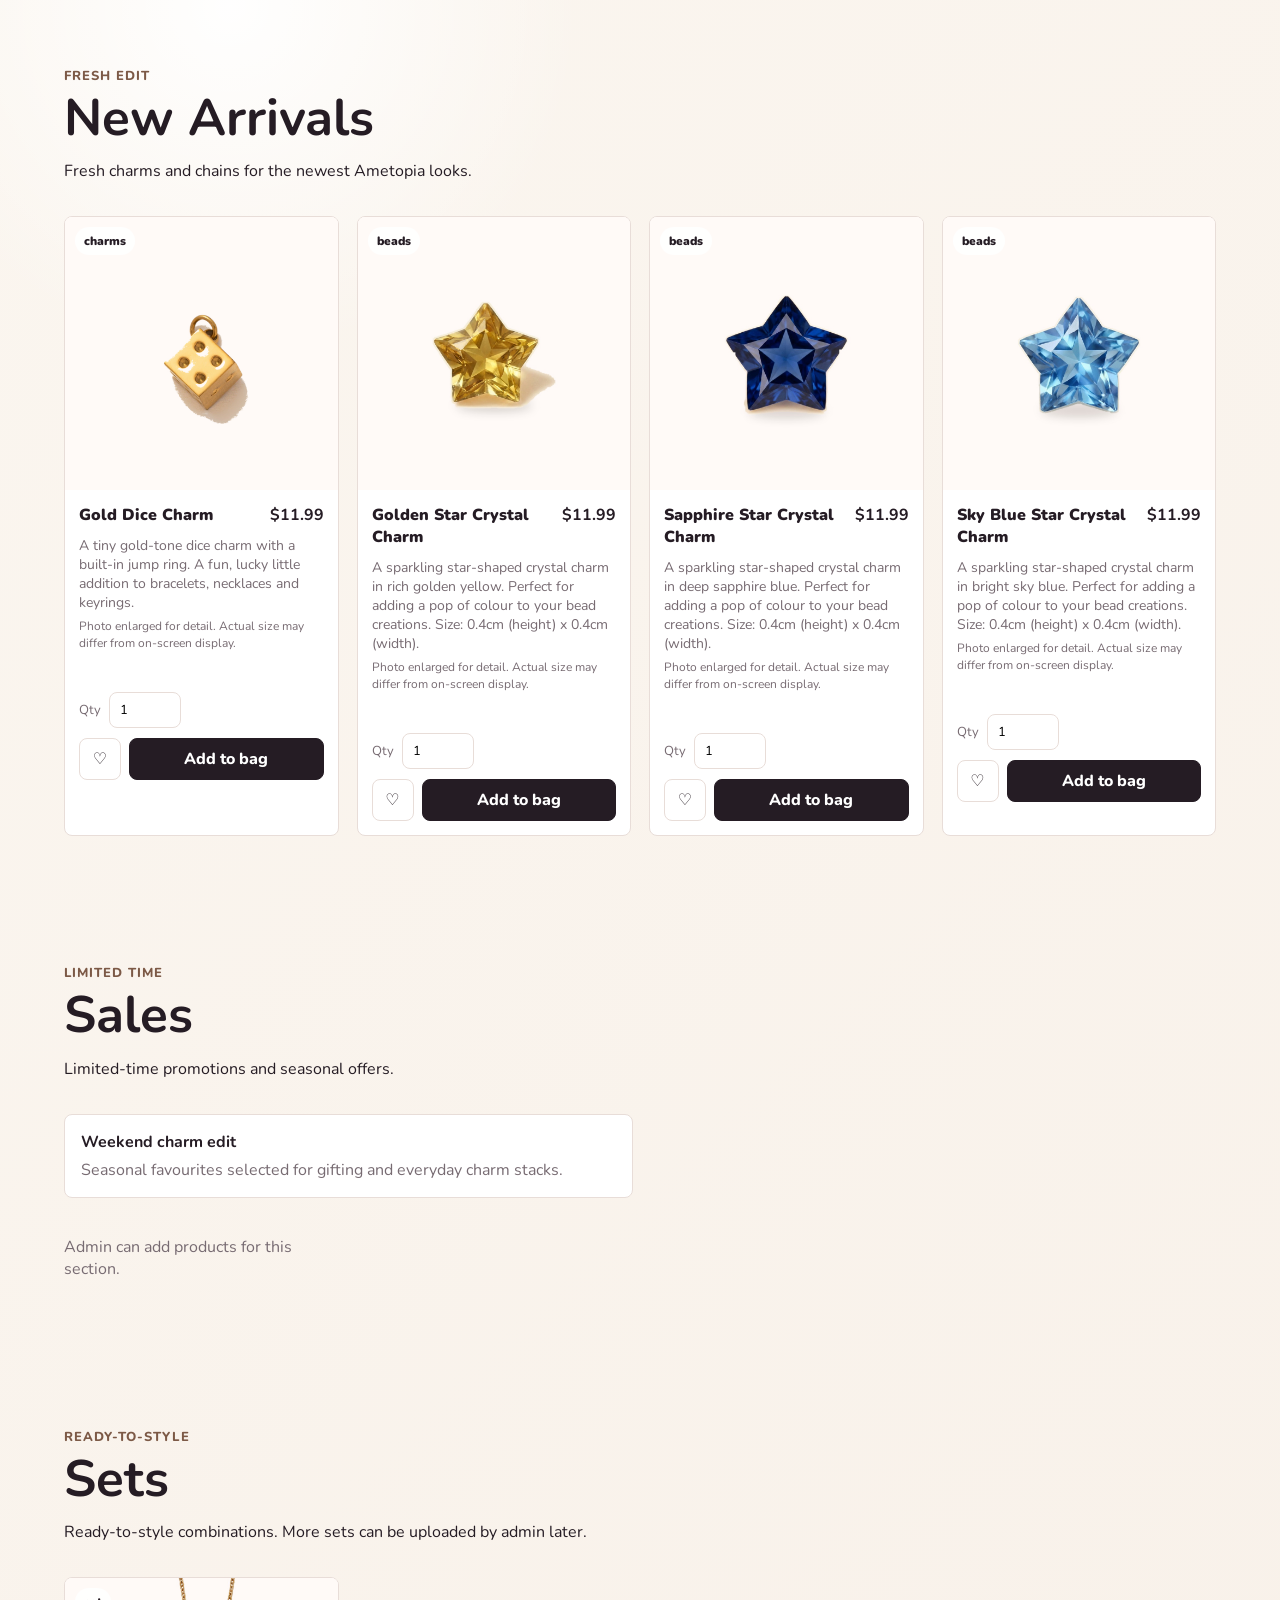
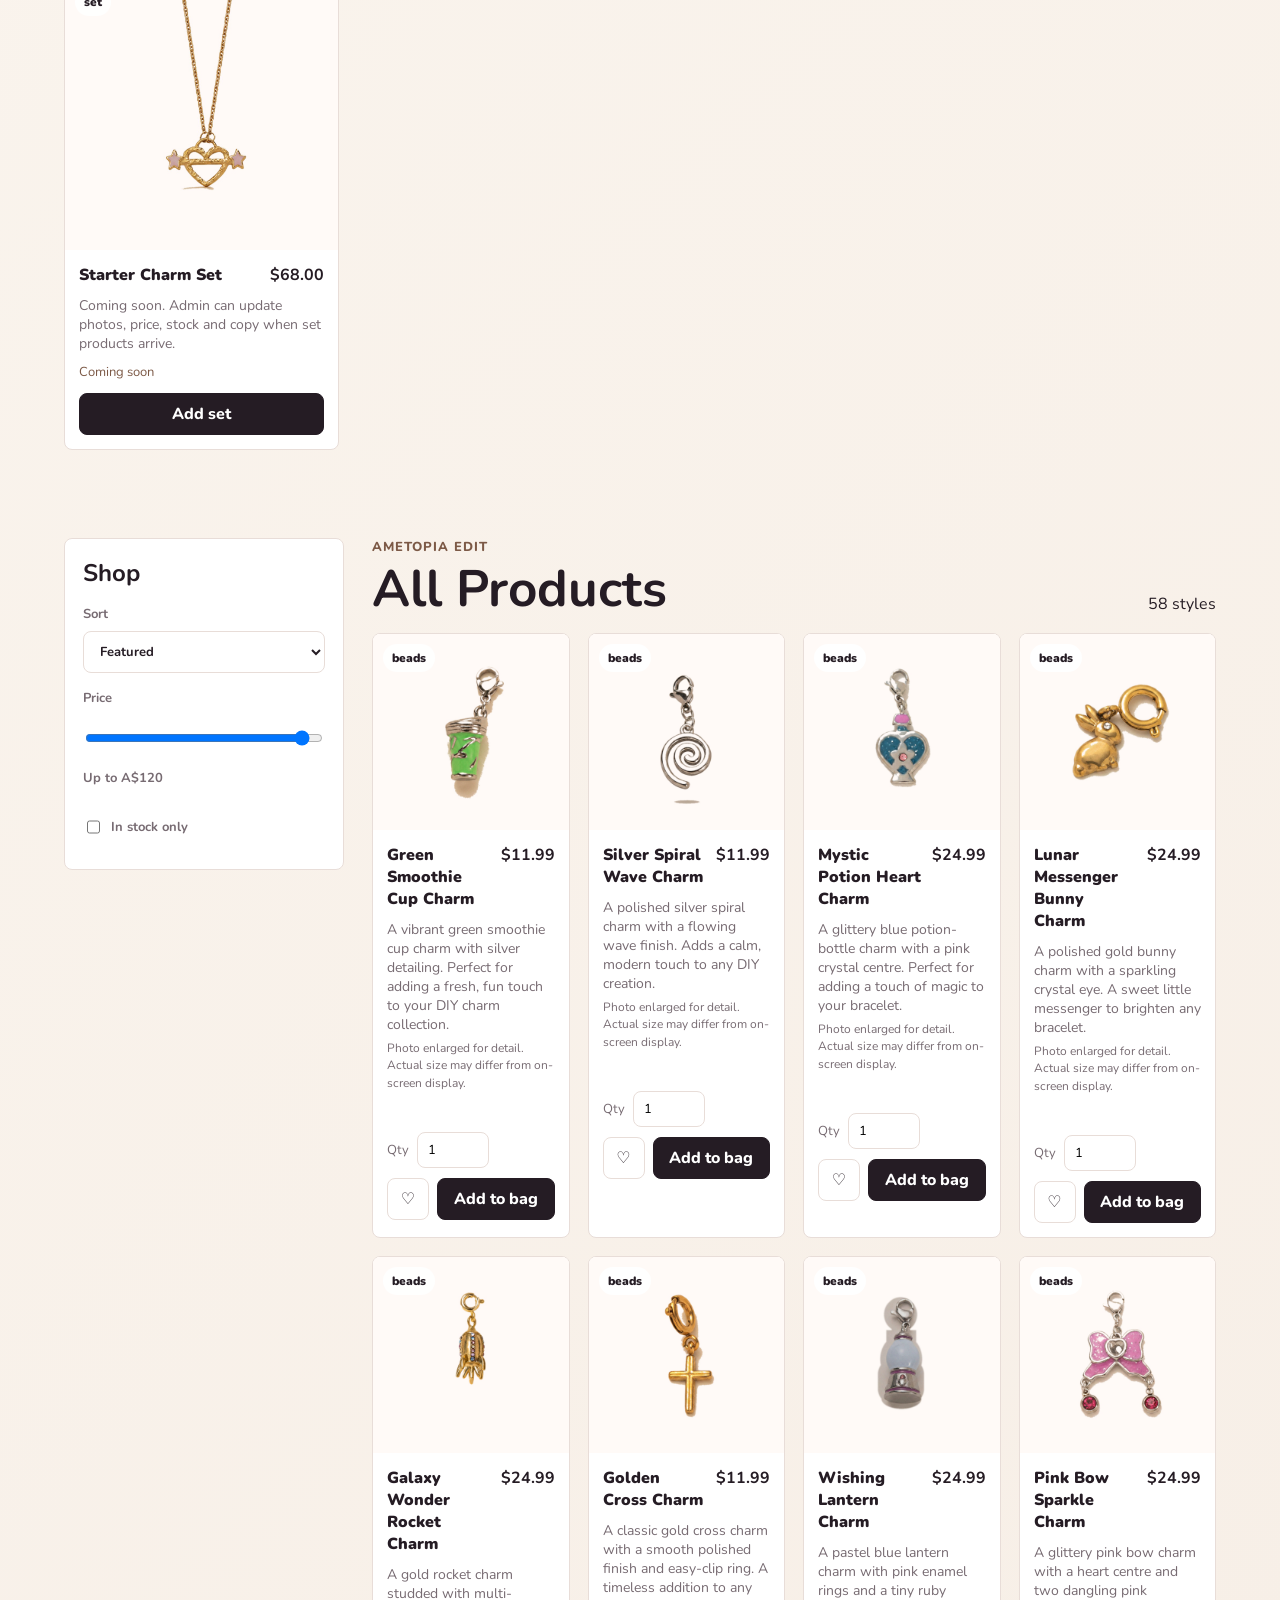
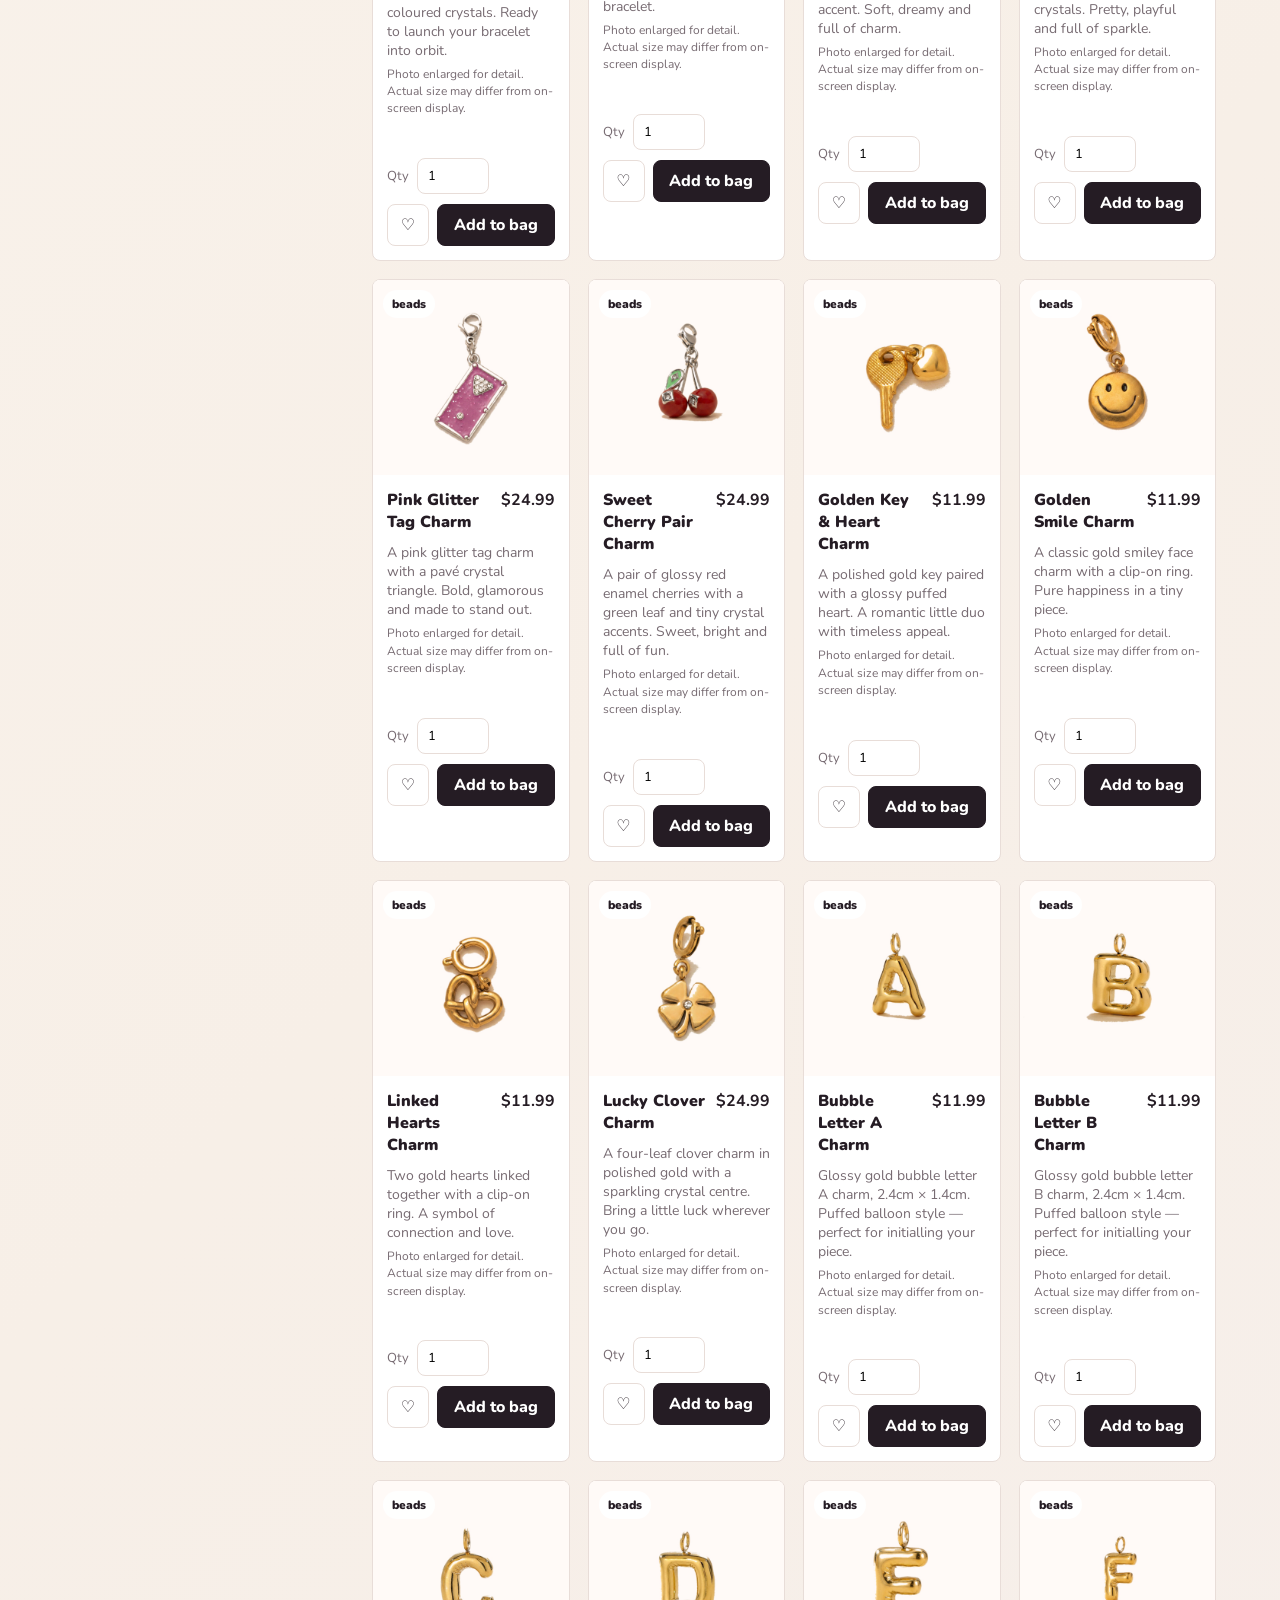
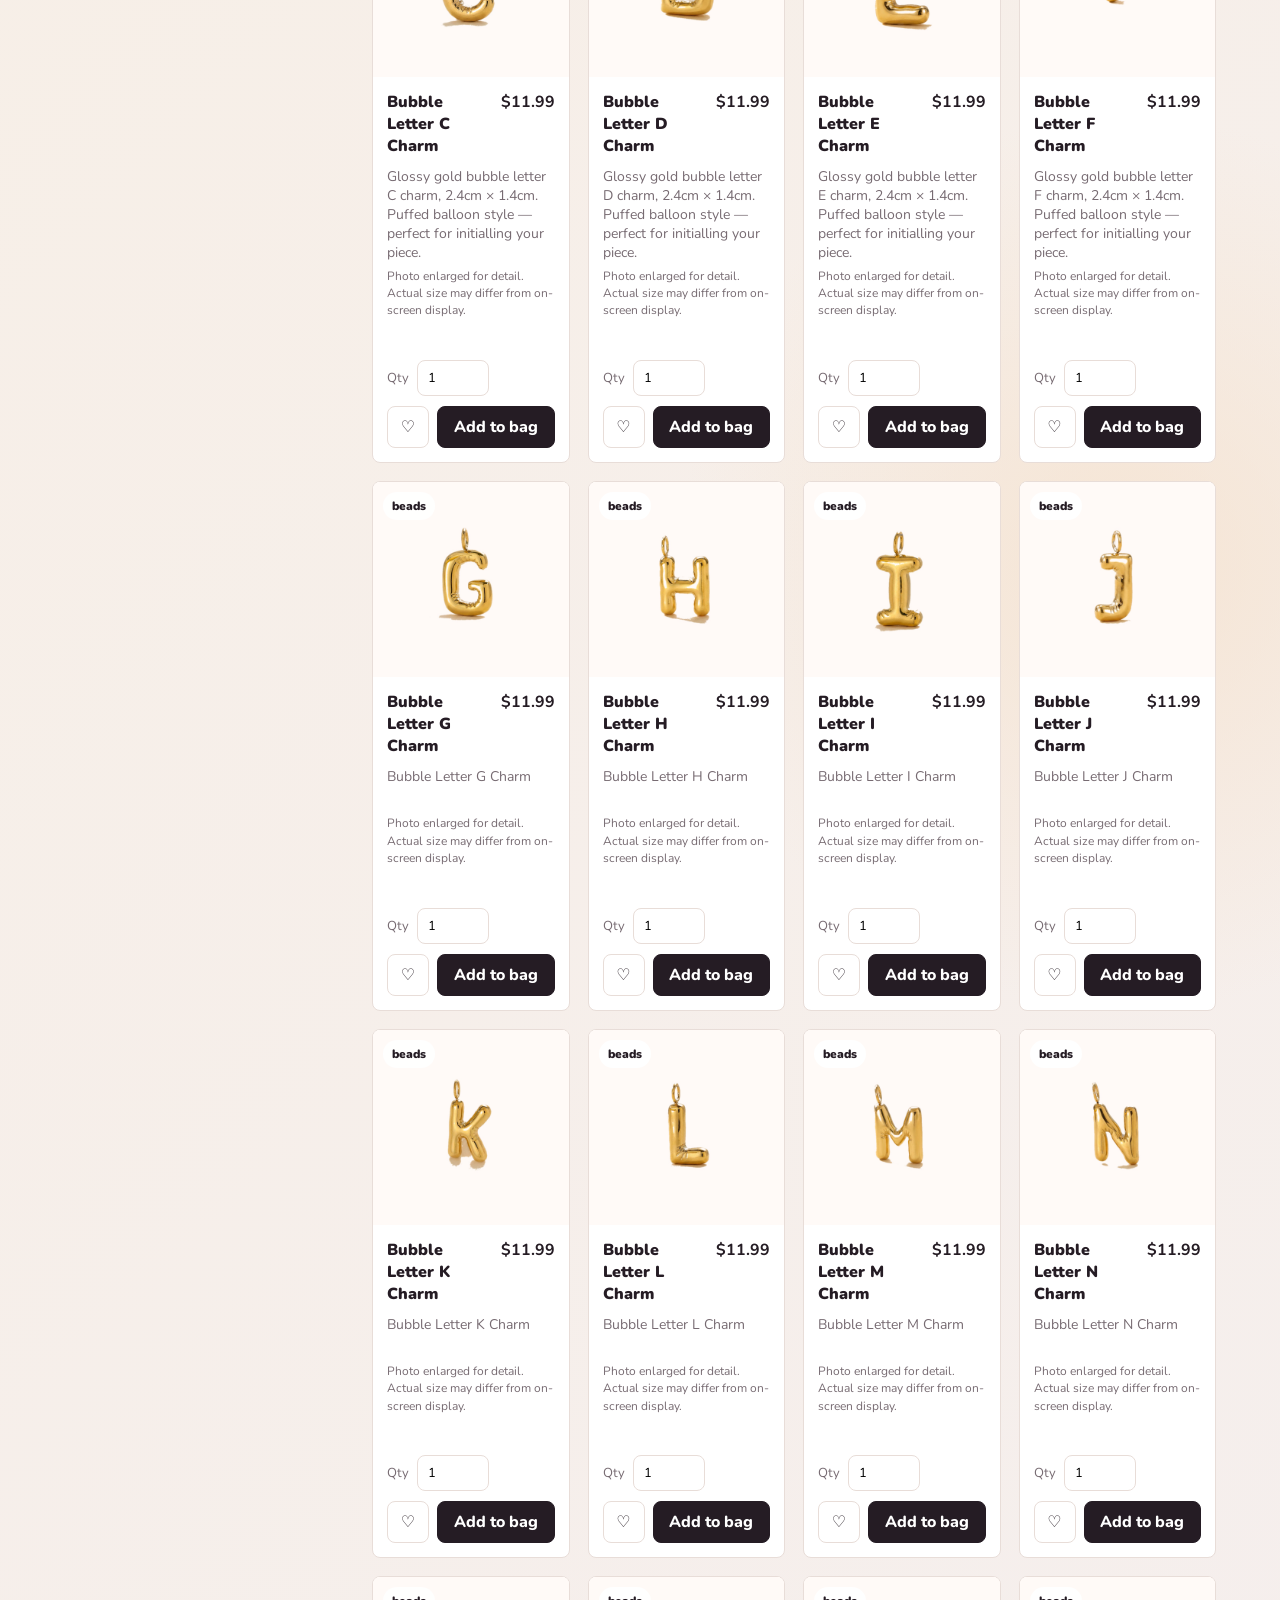
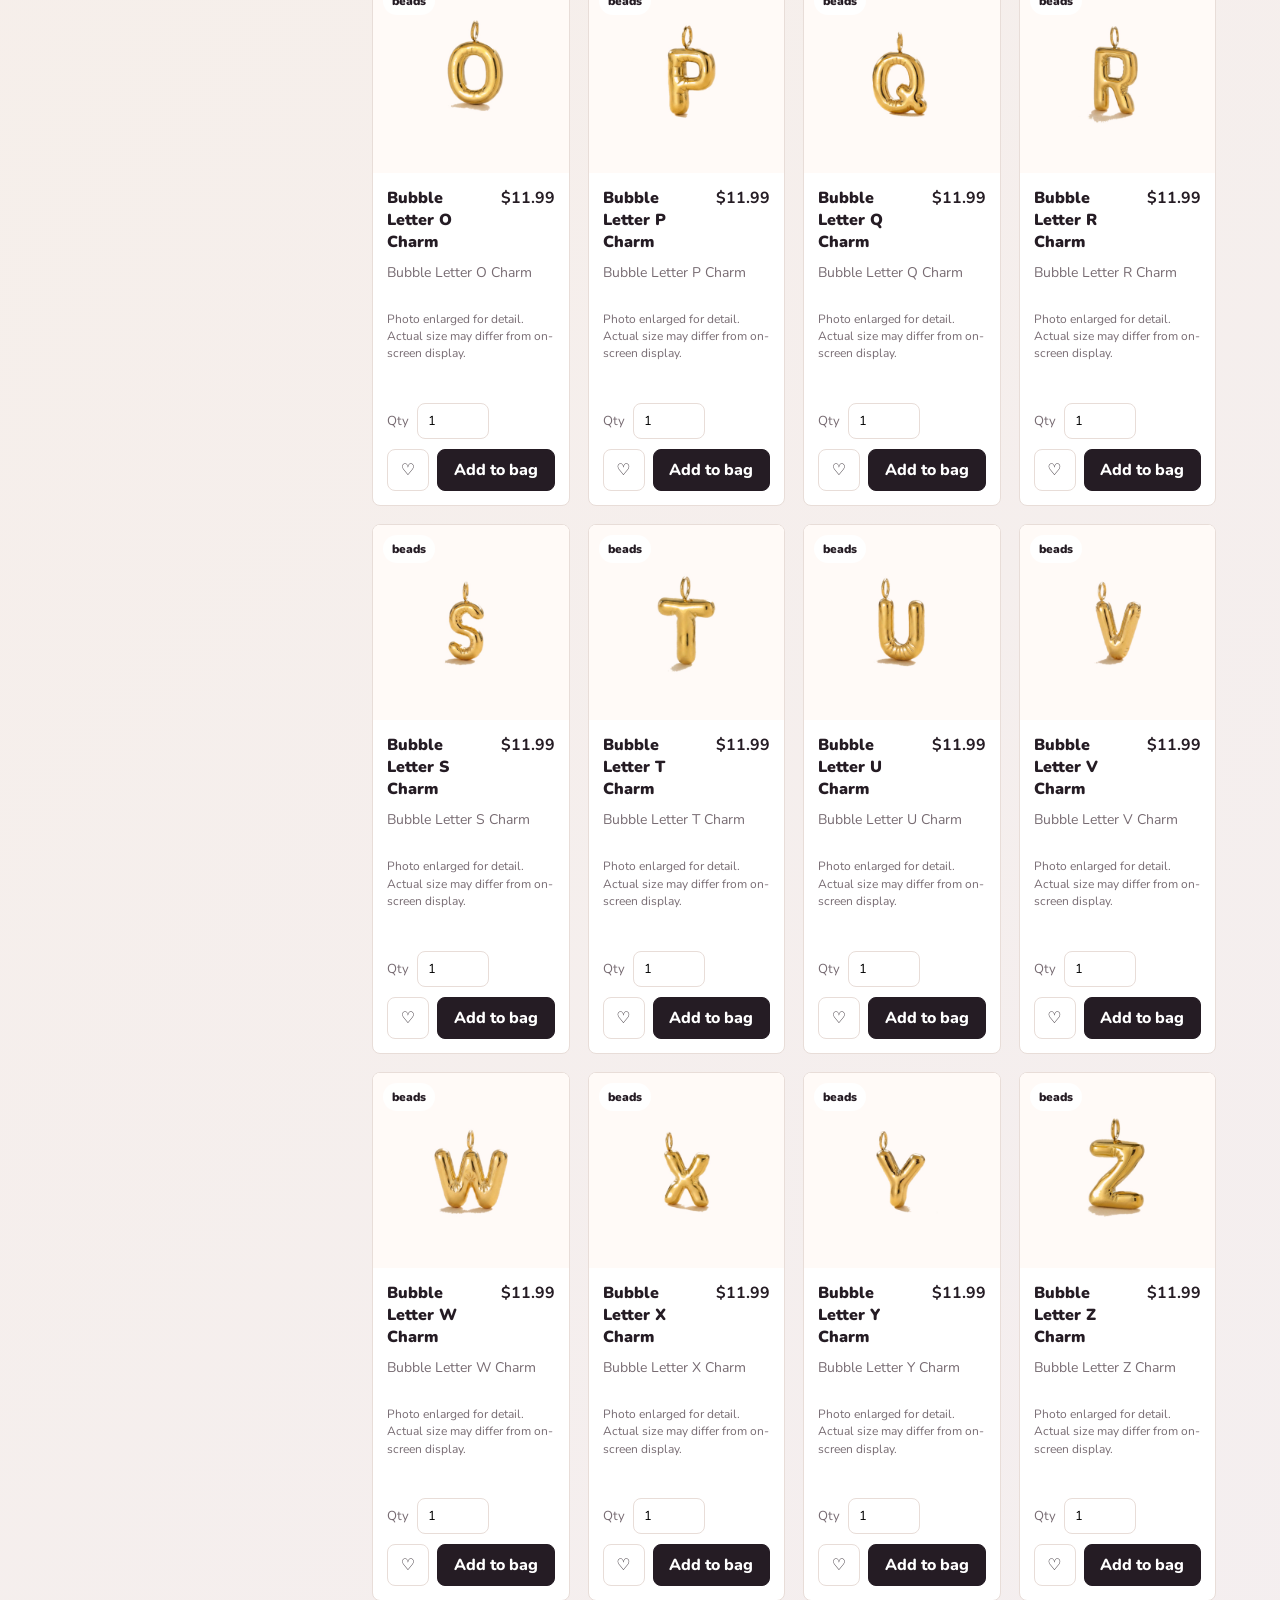
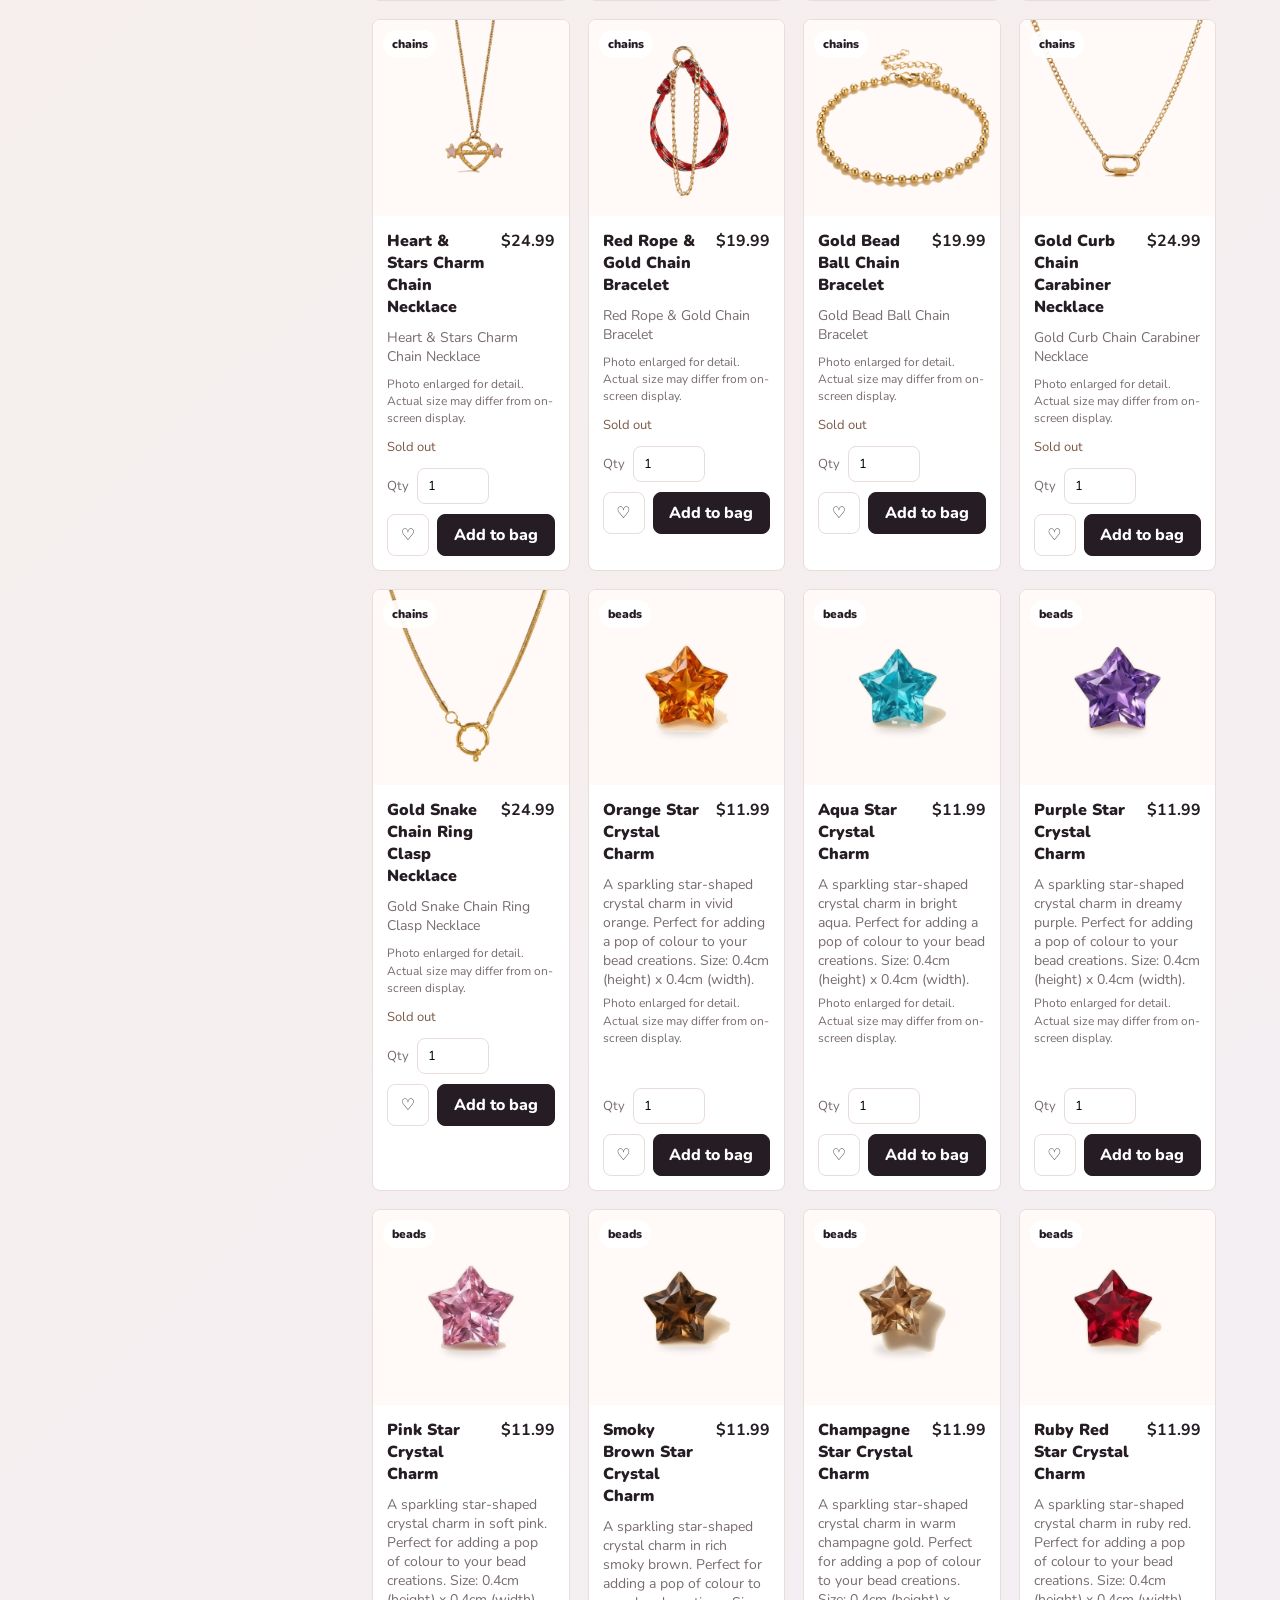
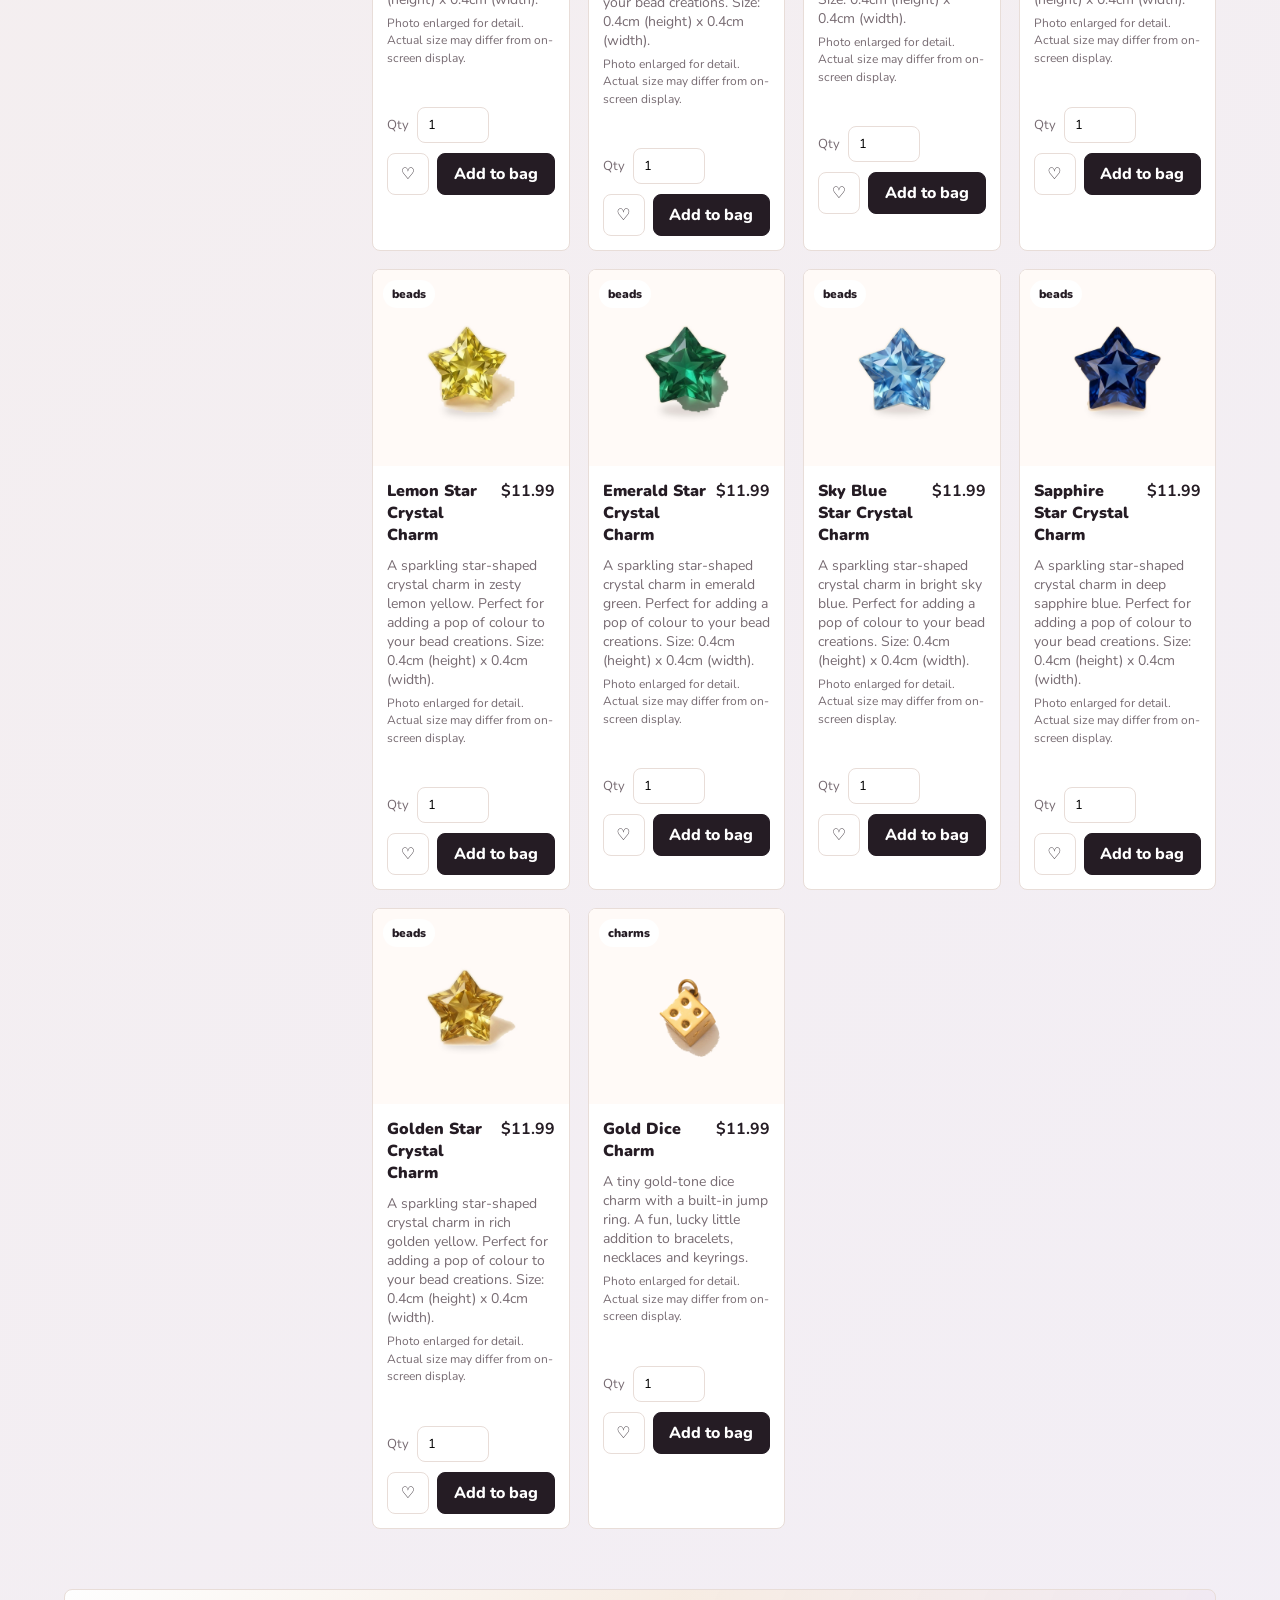
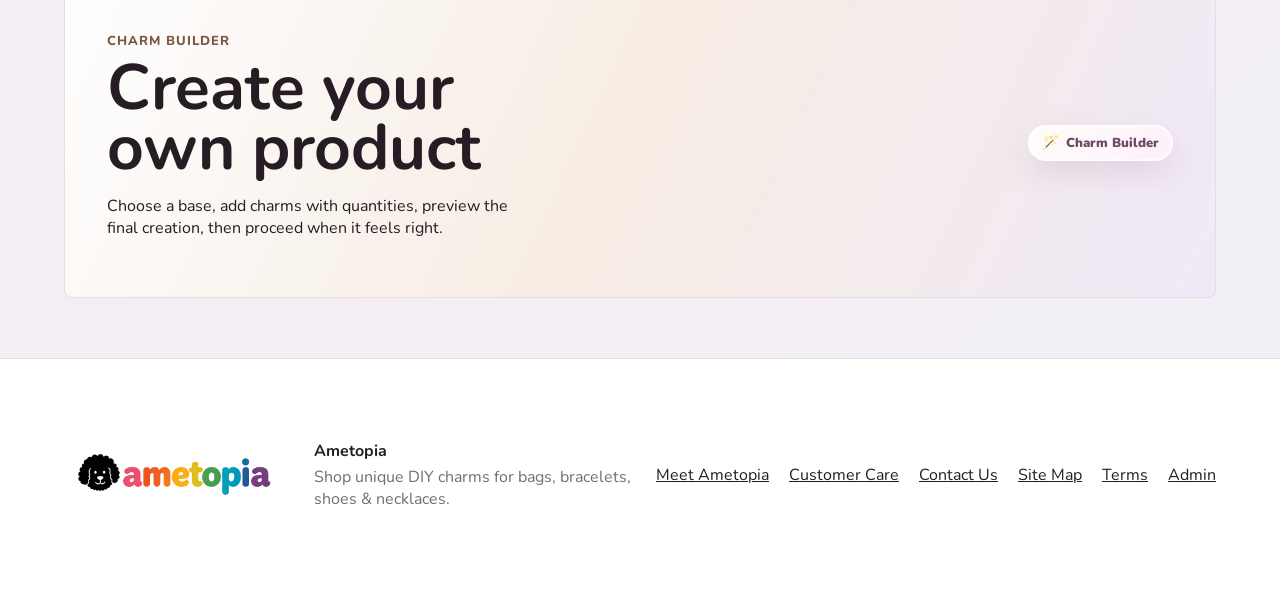
==== commit 895aaf52: "Build hero wordmark from candy cloud letter images" ====
--- a/index.html
+++ b/index.html
@@ -46,7 +46,14 @@
         <div class="hero-copy">
           <p class="kicker">WHERE THE WONDER MEETS THE BEADS</p>
           <h1 class="rainbow-word" aria-label="Ametopia">
-            <span data-letter="A">A</span><span data-letter="m">m</span><span data-letter="e">e</span><span data-letter="t">t</span><span data-letter="o">o</span><span data-letter="p">p</span><span data-letter="i">i</span><span data-letter="a">a</span>
+            <img src="assets/hero-cloud-letters/ametopia-cloud-a1.png" alt="" aria-hidden="true">
+            <img src="assets/hero-cloud-letters/ametopia-cloud-m.png" alt="" aria-hidden="true">
+            <img src="assets/hero-cloud-letters/ametopia-cloud-e.png" alt="" aria-hidden="true">
+            <img src="assets/hero-cloud-letters/ametopia-cloud-t.png" alt="" aria-hidden="true">
+            <img src="assets/hero-cloud-letters/ametopia-cloud-o.png" alt="" aria-hidden="true">
+            <img src="assets/hero-cloud-letters/ametopia-cloud-p.png" alt="" aria-hidden="true">
+            <img src="assets/hero-cloud-letters/ametopia-cloud-i.png" alt="" aria-hidden="true">
+            <img src="assets/hero-cloud-letters/ametopia-cloud-a2.png" alt="" aria-hidden="true">
           </h1>
           <p>Charm your world, one piece at a time.</p>
           <p class="hero-subcopy">Create your own look - charms for bags, bracelets, shoes & necklaces.</p>
--- a/styles.css
+++ b/styles.css
@@ -189,114 +189,48 @@
   max-width: 980px;
 }
 .hero h1 {
-  margin: 2px 0 14px;
-  font-size: clamp(58px, 8.6vw, 132px);
-  line-height: 0.88;
+  margin: 0 0 16px;
+  line-height: 1;
 }
 .rainbow-word {
   display: inline-flex;
   flex-wrap: nowrap;
-  align-items: baseline;
+  align-items: center;
   gap: 0;
   white-space: nowrap;
-  perspective: 900px;
+  max-width: min(100%, 590px);
   filter:
-    drop-shadow(0 18px 18px rgba(87, 78, 88, 0.2))
-    drop-shadow(0 7px 10px rgba(255, 255, 255, 0.72));
-}
-.rainbow-word span {
-  --letter-a: #ef4d78;
-  --letter-b: #ff8aa8;
-  --letter-glow: rgba(239, 77, 120, 0.24);
-  position: relative;
-  display: inline-block;
-  font-weight: 900;
-  isolation: isolate;
-  letter-spacing: 0.012em;
-  color: #fbf8ef;
-  -webkit-text-fill-color: #fbf8ef;
-  -webkit-text-stroke: 1.2px rgba(255, 255, 255, 0.82);
-  text-shadow:
-    -2px -3px 0 rgba(255, 255, 255, 0.92),
-    2px -2px 0 rgba(255, 255, 255, 0.74),
-    -2px 2px 0 rgba(229, 229, 222, 0.62),
-    2px 3px 0 rgba(218, 218, 212, 0.58),
-    0 8px 11px rgba(102, 97, 105, 0.34),
-    0 18px 30px var(--letter-glow);
-  transform: translateY(0) scaleY(1.06) rotateX(0deg);
-}
-.rainbow-word span::before,
-.rainbow-word span::after {
-  content: attr(data-letter);
-  position: absolute;
-  inset: 0;
-  pointer-events: none;
-}
-.rainbow-word span::before {
-  z-index: -1;
-  color: rgba(246, 245, 239, 0.92);
-  -webkit-text-fill-color: rgba(246, 245, 239, 0.92);
-  -webkit-text-stroke: 8px rgba(245, 244, 238, 0.72);
-  text-shadow:
-    -9px -3px 0 rgba(252, 250, 244, 0.68),
-    8px -4px 0 rgba(238, 238, 232, 0.66),
-    -7px 5px 0 rgba(231, 231, 226, 0.62),
-    8px 6px 0 rgba(212, 214, 211, 0.56),
-    1px -9px 0 rgba(255, 255, 250, 0.46),
-    -1px 9px 0 rgba(205, 207, 207, 0.46),
-    0 15px 18px rgba(80, 77, 85, 0.28);
-  filter: blur(2.2px);
-  transform: scale(1.035, 1.05);
-}
-.rainbow-word span::after {
-  z-index: 1;
-  color: transparent;
-  -webkit-text-fill-color: transparent;
-  -webkit-text-stroke: 1px rgba(255, 255, 255, 0.34);
-  text-shadow:
-    -4px -5px 8px rgba(255, 255, 255, 0.82),
-    4px 6px 9px rgba(172, 178, 184, 0.34);
-  mix-blend-mode: screen;
-}
-.rainbow-word span:nth-child(1) {
-  --letter-a: #ef4d78;
-  --letter-b: #ff8aa8;
-  --letter-glow: rgba(239, 77, 120, 0.24);
-}
-.rainbow-word span:nth-child(2) {
-  --letter-a: #f36f2d;
-  --letter-b: #ffc36a;
-  --letter-glow: rgba(243, 111, 45, 0.22);
-}
-.rainbow-word span:nth-child(3) {
-  --letter-a: #e9b51d;
-  --letter-b: #fff071;
-  --letter-glow: rgba(233, 181, 29, 0.22);
-}
-.rainbow-word span:nth-child(4) {
-  --letter-a: #d3bd25;
-  --letter-b: #fff071;
-  --letter-glow: rgba(211, 189, 37, 0.22);
-}
-.rainbow-word span:nth-child(5) {
-  --letter-a: #49a45e;
-  --letter-b: #a6df89;
-  --letter-glow: rgba(73, 164, 94, 0.2);
-}
-.rainbow-word span:nth-child(6) {
-  --letter-a: #09a5bd;
-  --letter-b: #7ee4ee;
-  --letter-glow: rgba(9, 165, 189, 0.2);
-}
-.rainbow-word span:nth-child(7) {
-  --letter-a: #2875ba;
-  --letter-b: #8ec6ff;
-  --letter-glow: rgba(40, 117, 186, 0.2);
-}
-.rainbow-word span:nth-child(8) {
-  --letter-a: #8d4b9e;
-  --letter-b: #d7a0e9;
-  --letter-glow: rgba(141, 75, 158, 0.2);
+    drop-shadow(0 20px 22px rgba(117, 78, 106, 0.16))
+    drop-shadow(0 7px 10px rgba(255, 255, 255, 0.82));
+}
+.rainbow-word img {
+  display: block;
+  flex: 0 0 auto;
+  width: auto;
+  height: clamp(74px, 6.8vw, 96px);
+  object-fit: contain;
+  filter:
+    drop-shadow(0 7px 9px rgba(112, 80, 106, 0.18))
+    drop-shadow(0 -3px 6px rgba(255, 255, 255, 0.72));
+}
+.rainbow-word img + img {
+  margin-left: clamp(-18px, -1.3vw, -10px);
+}
+.rainbow-word img:nth-child(1) { transform: translateY(2px) rotate(-1deg); }
+.rainbow-word img:nth-child(2) { transform: translateY(4px) rotate(1deg); }
+.rainbow-word img:nth-child(3) { transform: translateY(1px) rotate(-1deg); }
+.rainbow-word img:nth-child(4) { transform: translateY(-2px) rotate(0.5deg); }
+.rainbow-word img:nth-child(5) { transform: translateY(3px) rotate(-0.5deg); }
+.rainbow-word img:nth-child(6) { transform: translateY(3px) rotate(1deg); }
+.rainbow-word img:nth-child(7) { transform: translateY(-5px) rotate(-1deg); }
+.rainbow-word img:nth-child(8) { transform: translateY(3px) rotate(1deg); }
+@media (max-width: 640px) {
+  .rainbow-word img {
+    height: clamp(46px, 11vw, 64px);
+  }
+  .rainbow-word img + img {
+    margin-left: clamp(-13px, -2.4vw, -8px);
+  }
 }
 .hero p { max-width: 600px; font-size: clamp(18px, 2vw, 24px); color: #4f3446; }
 .hero-subcopy {
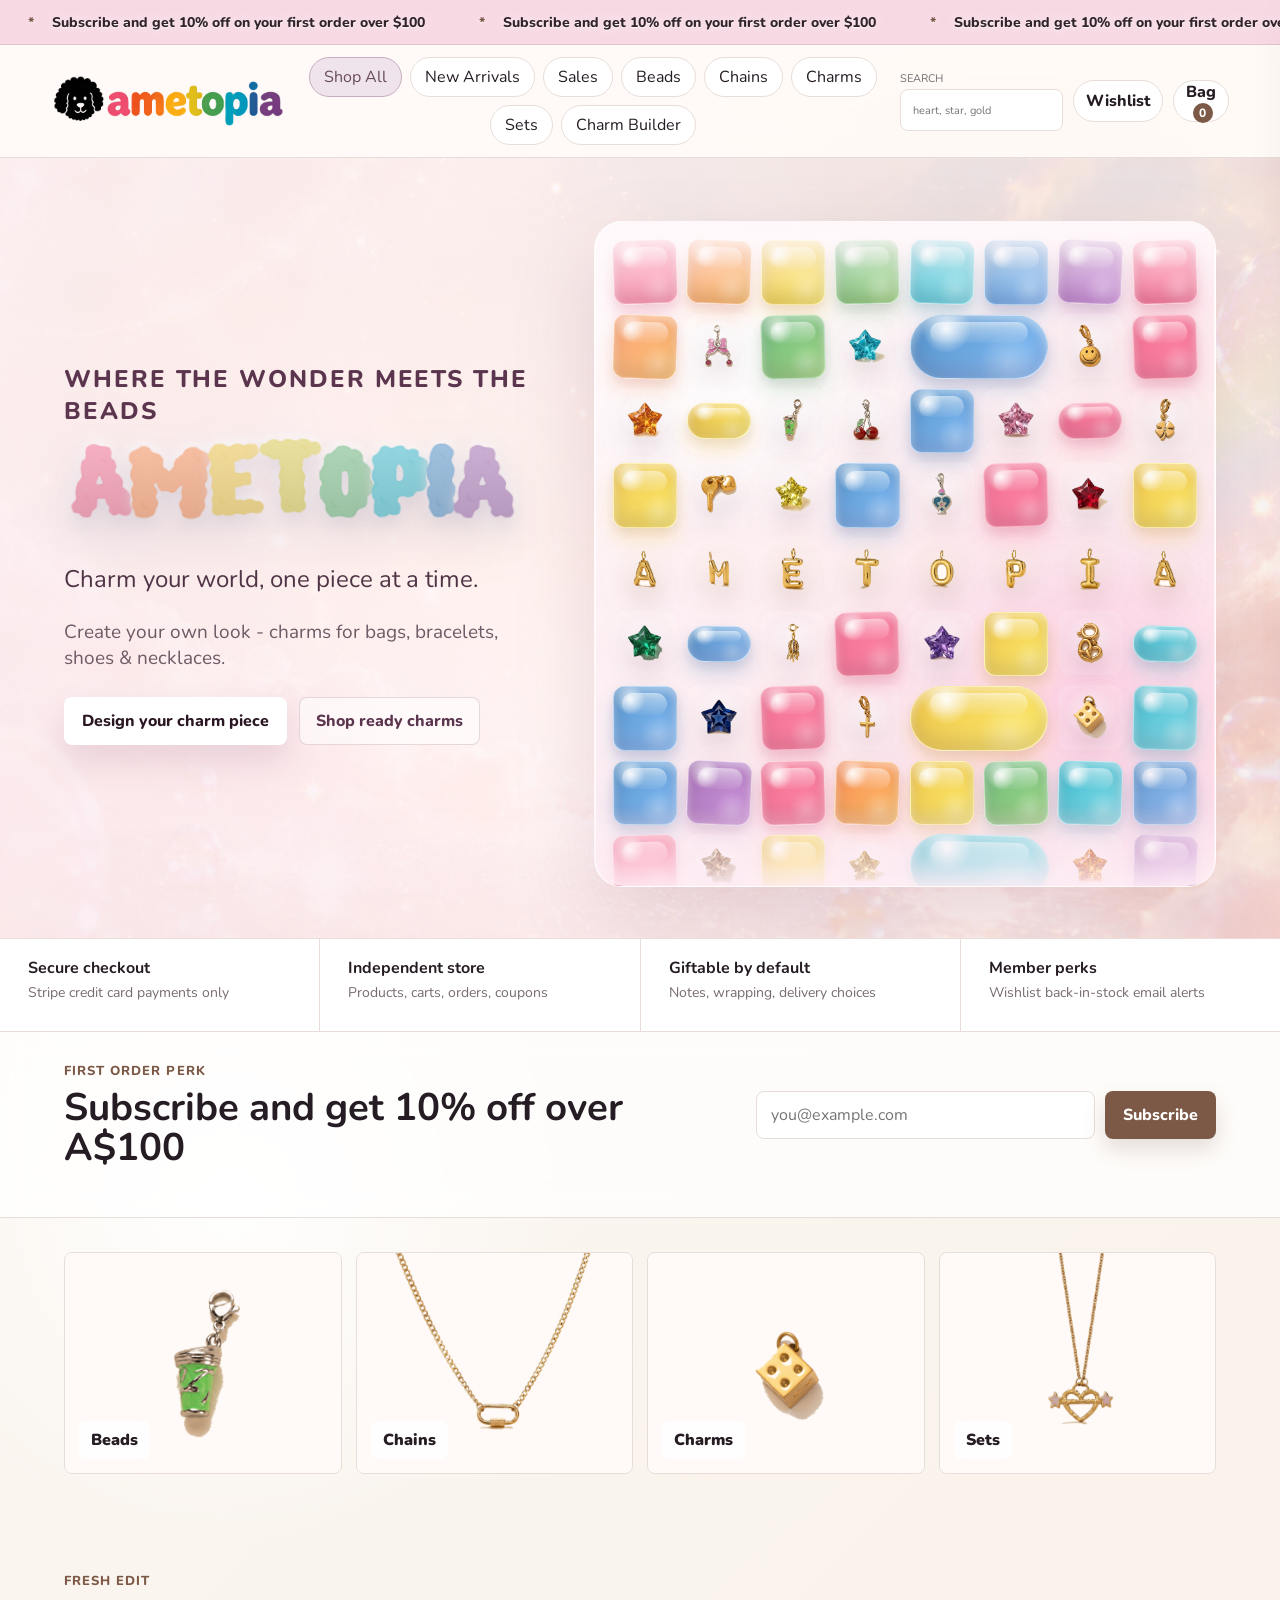
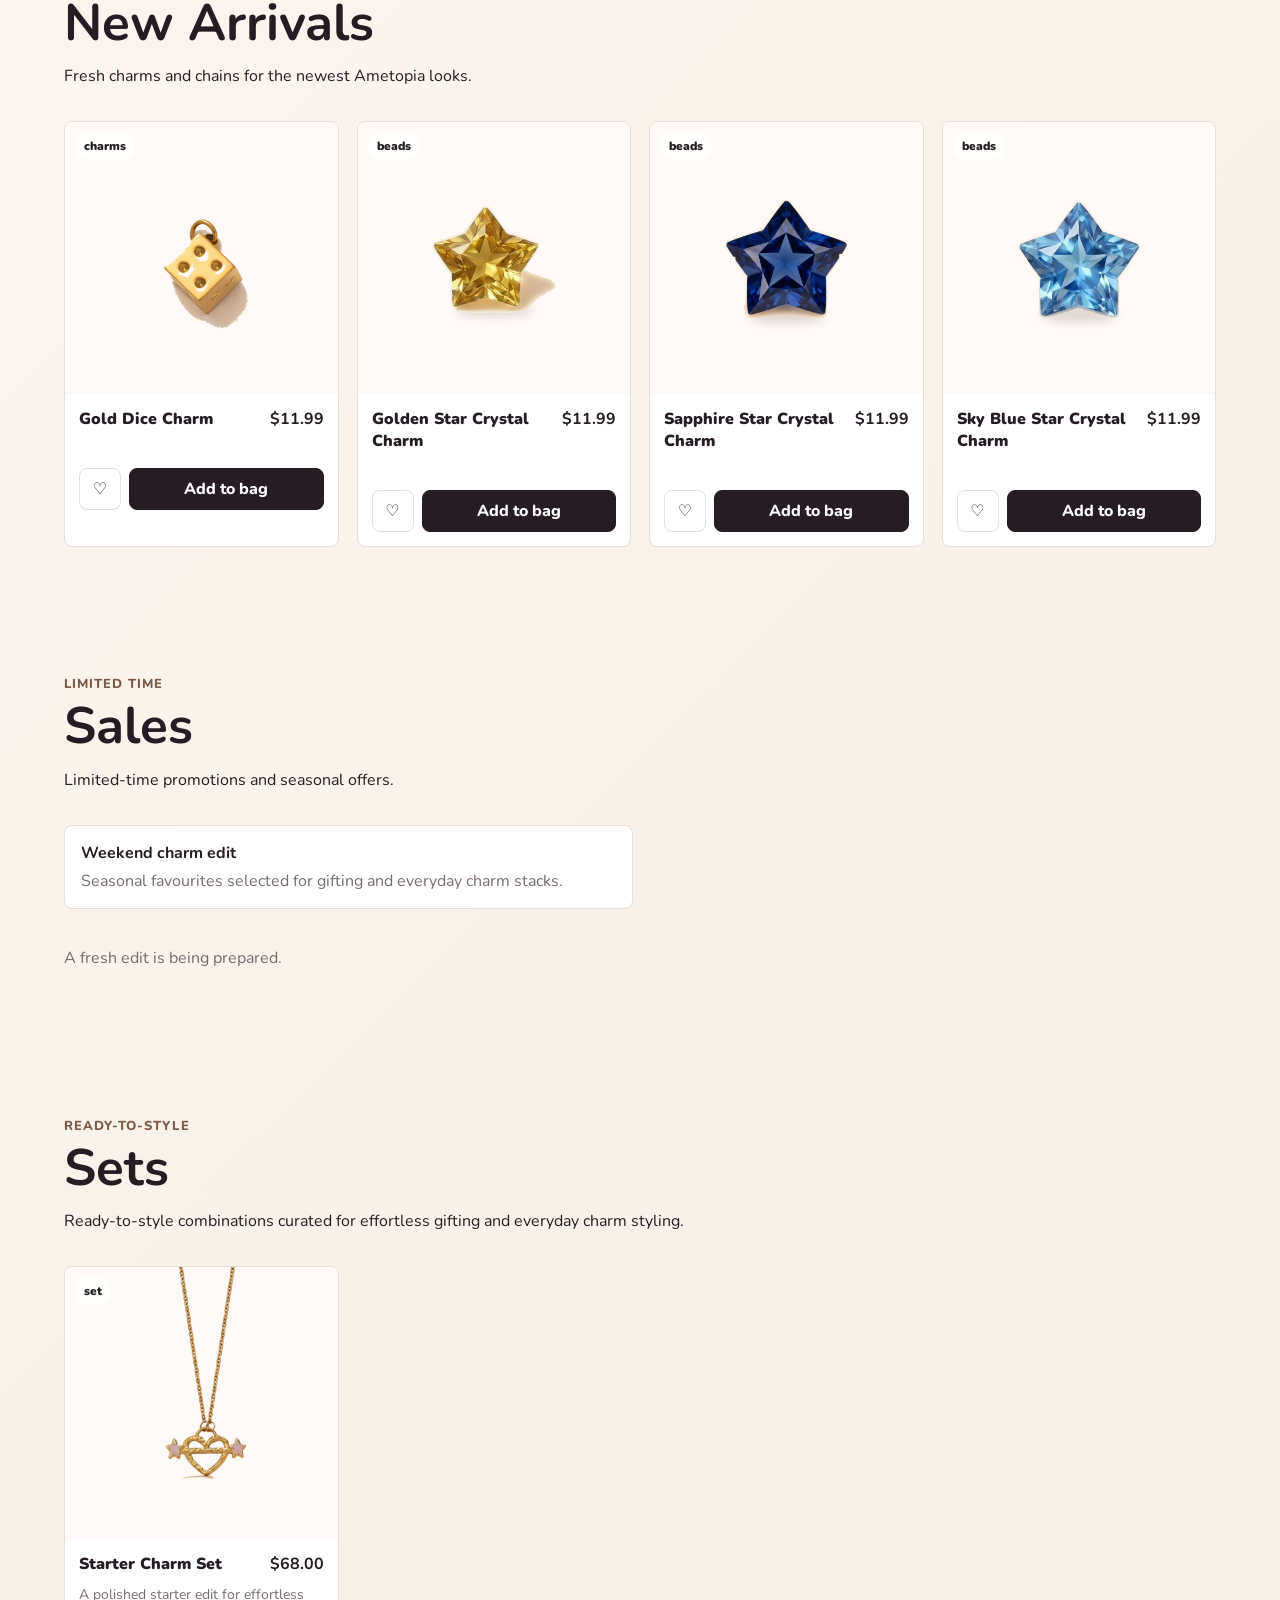
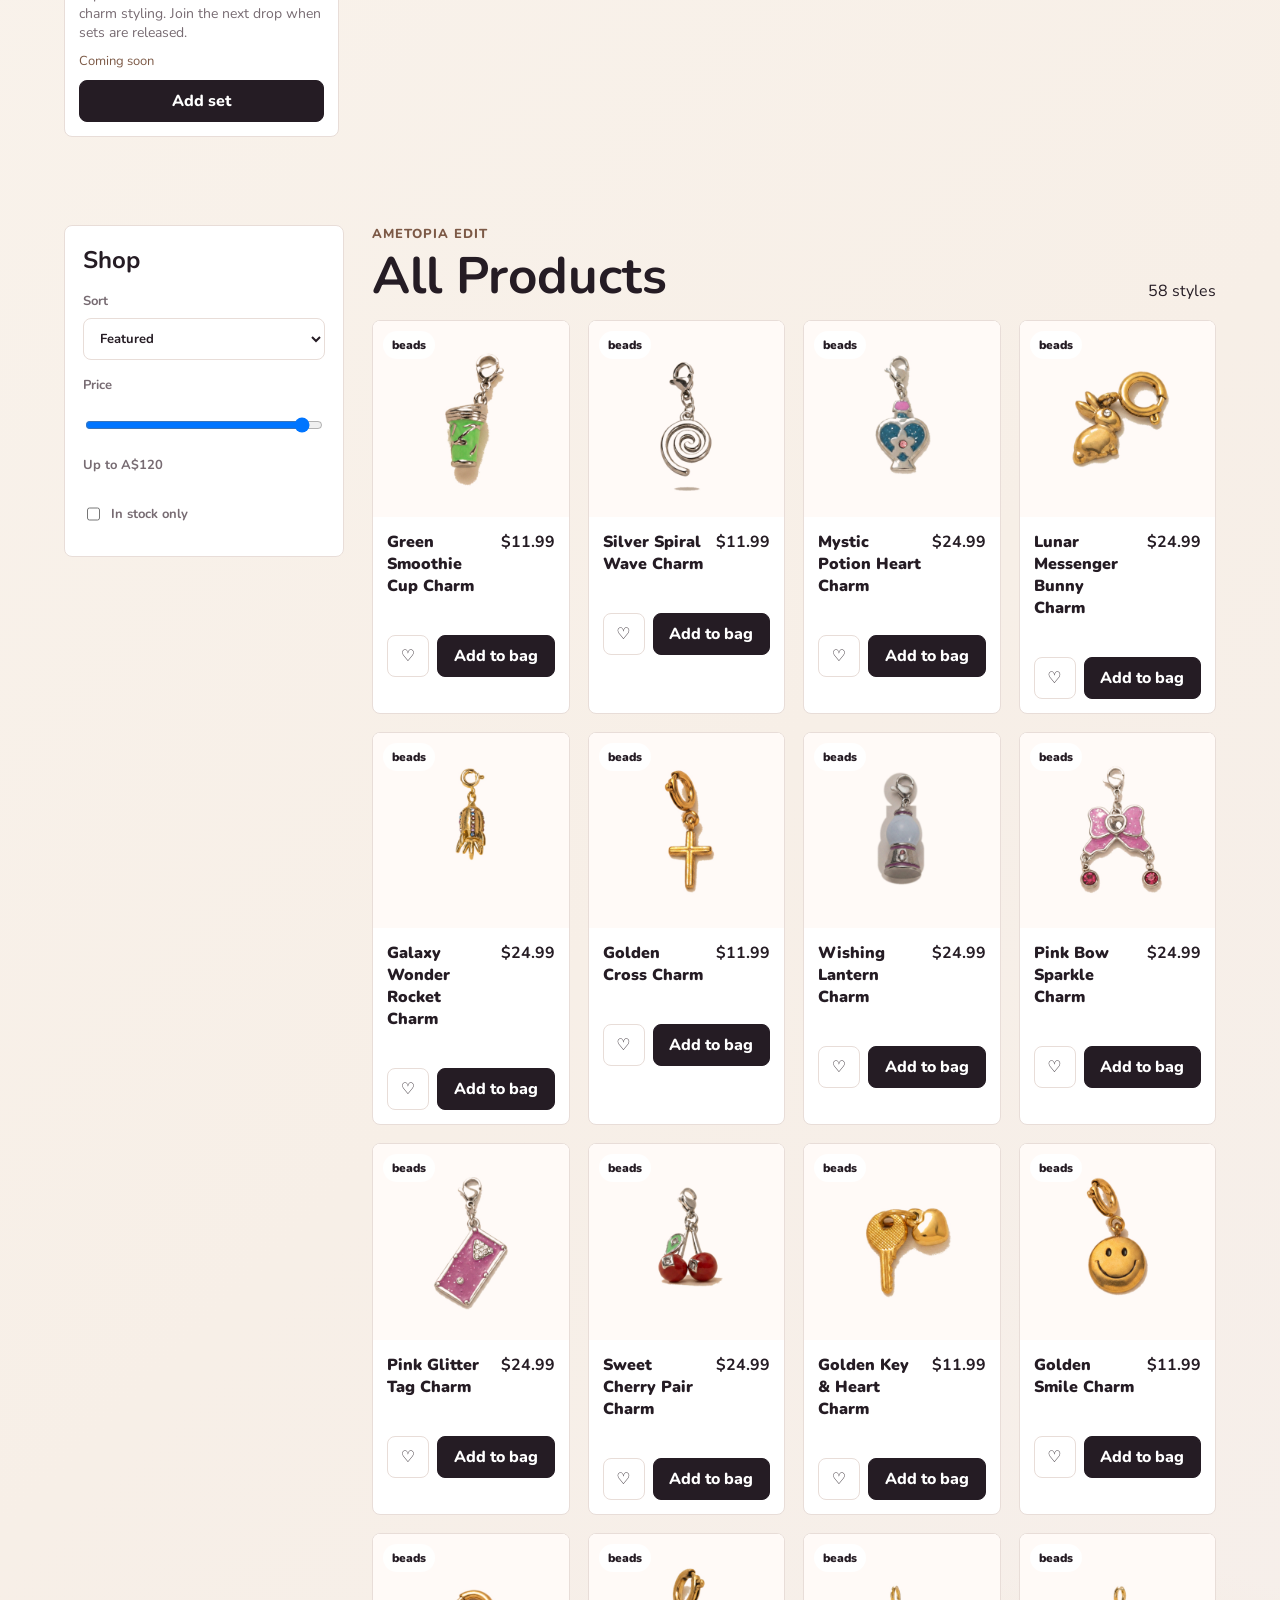
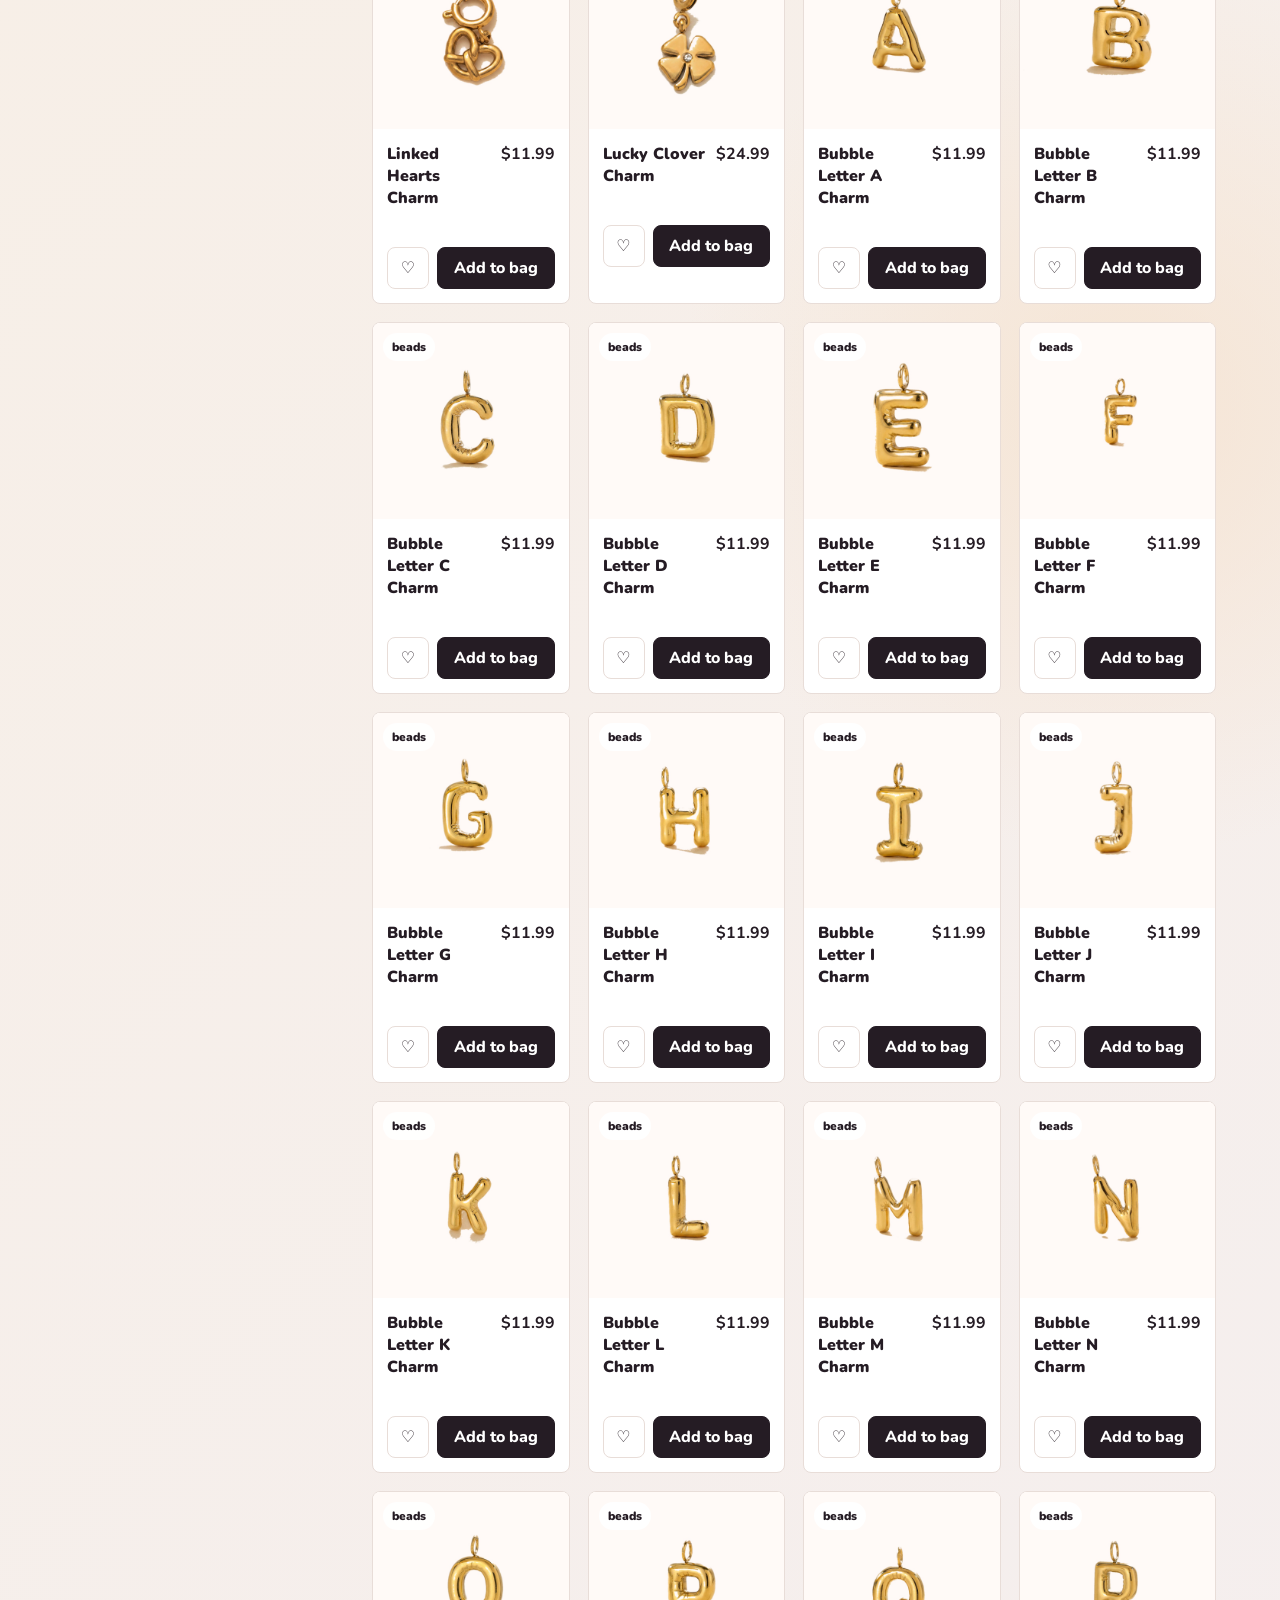
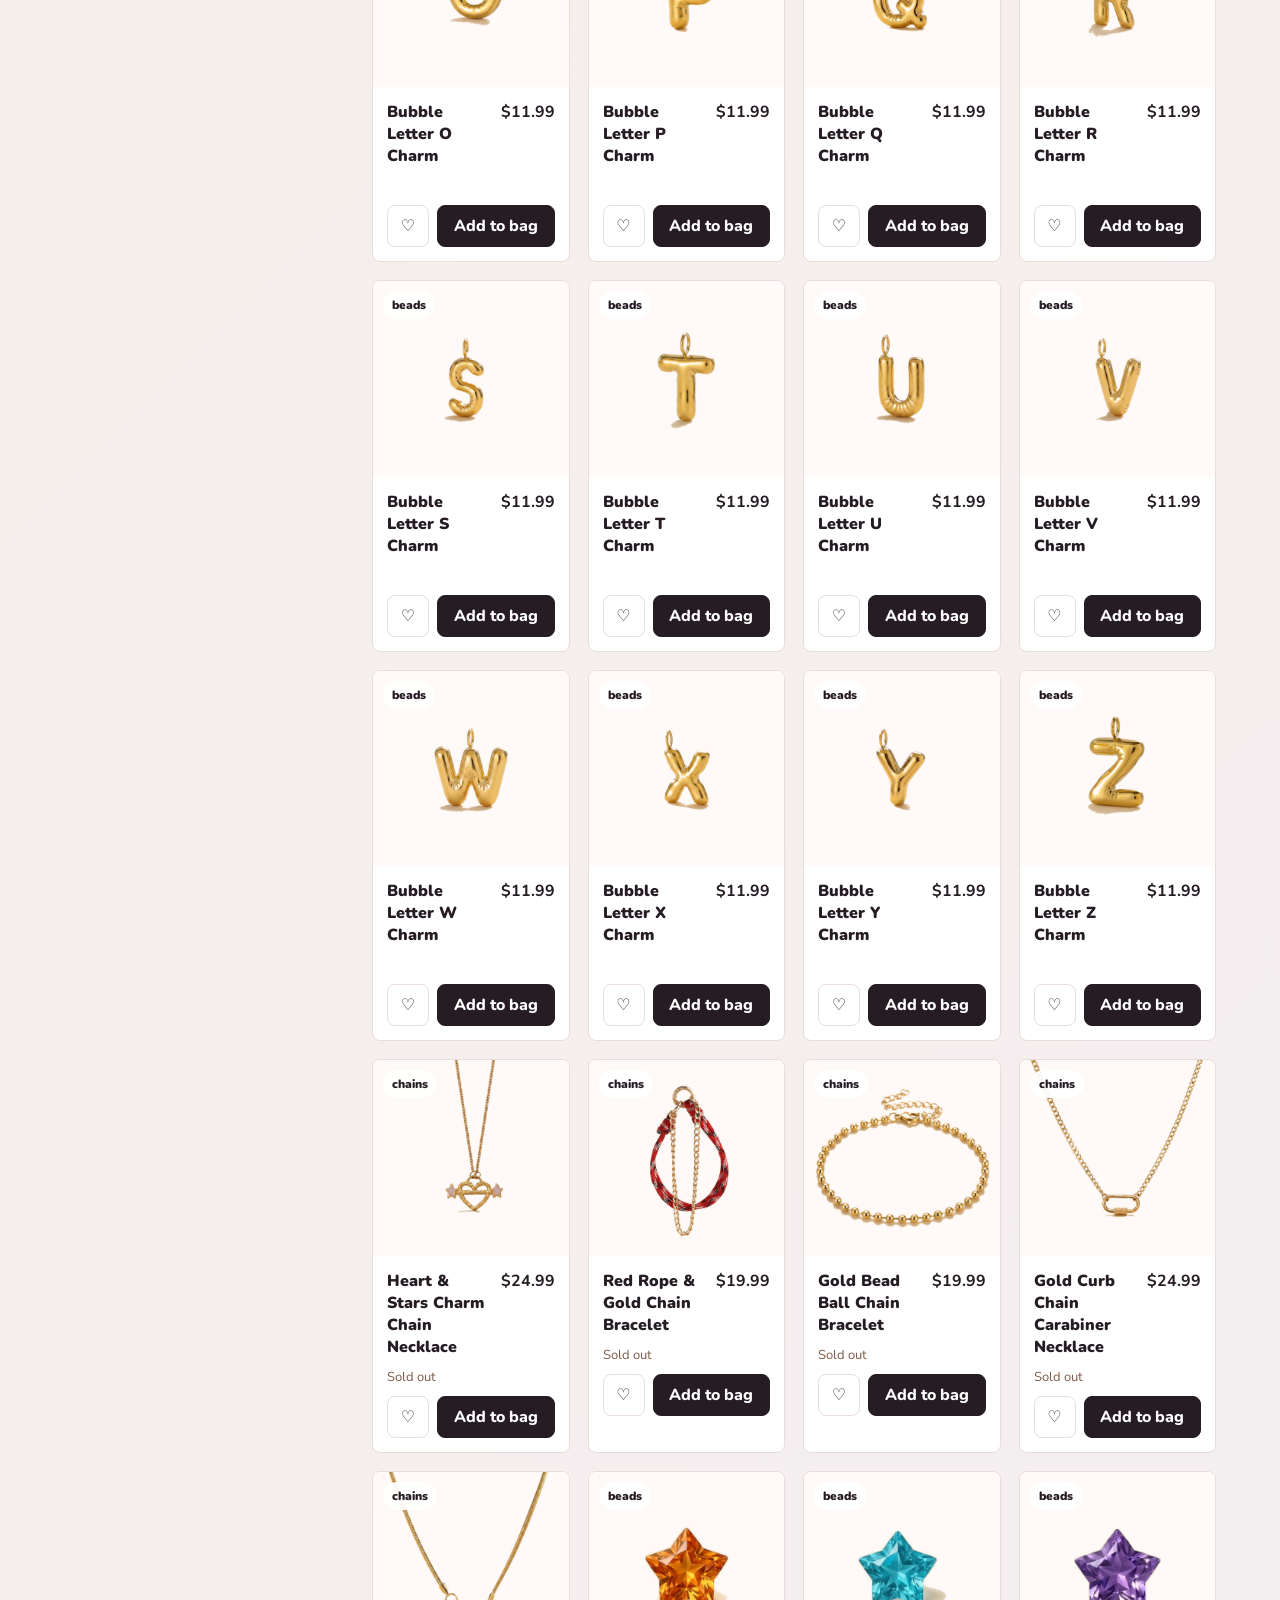
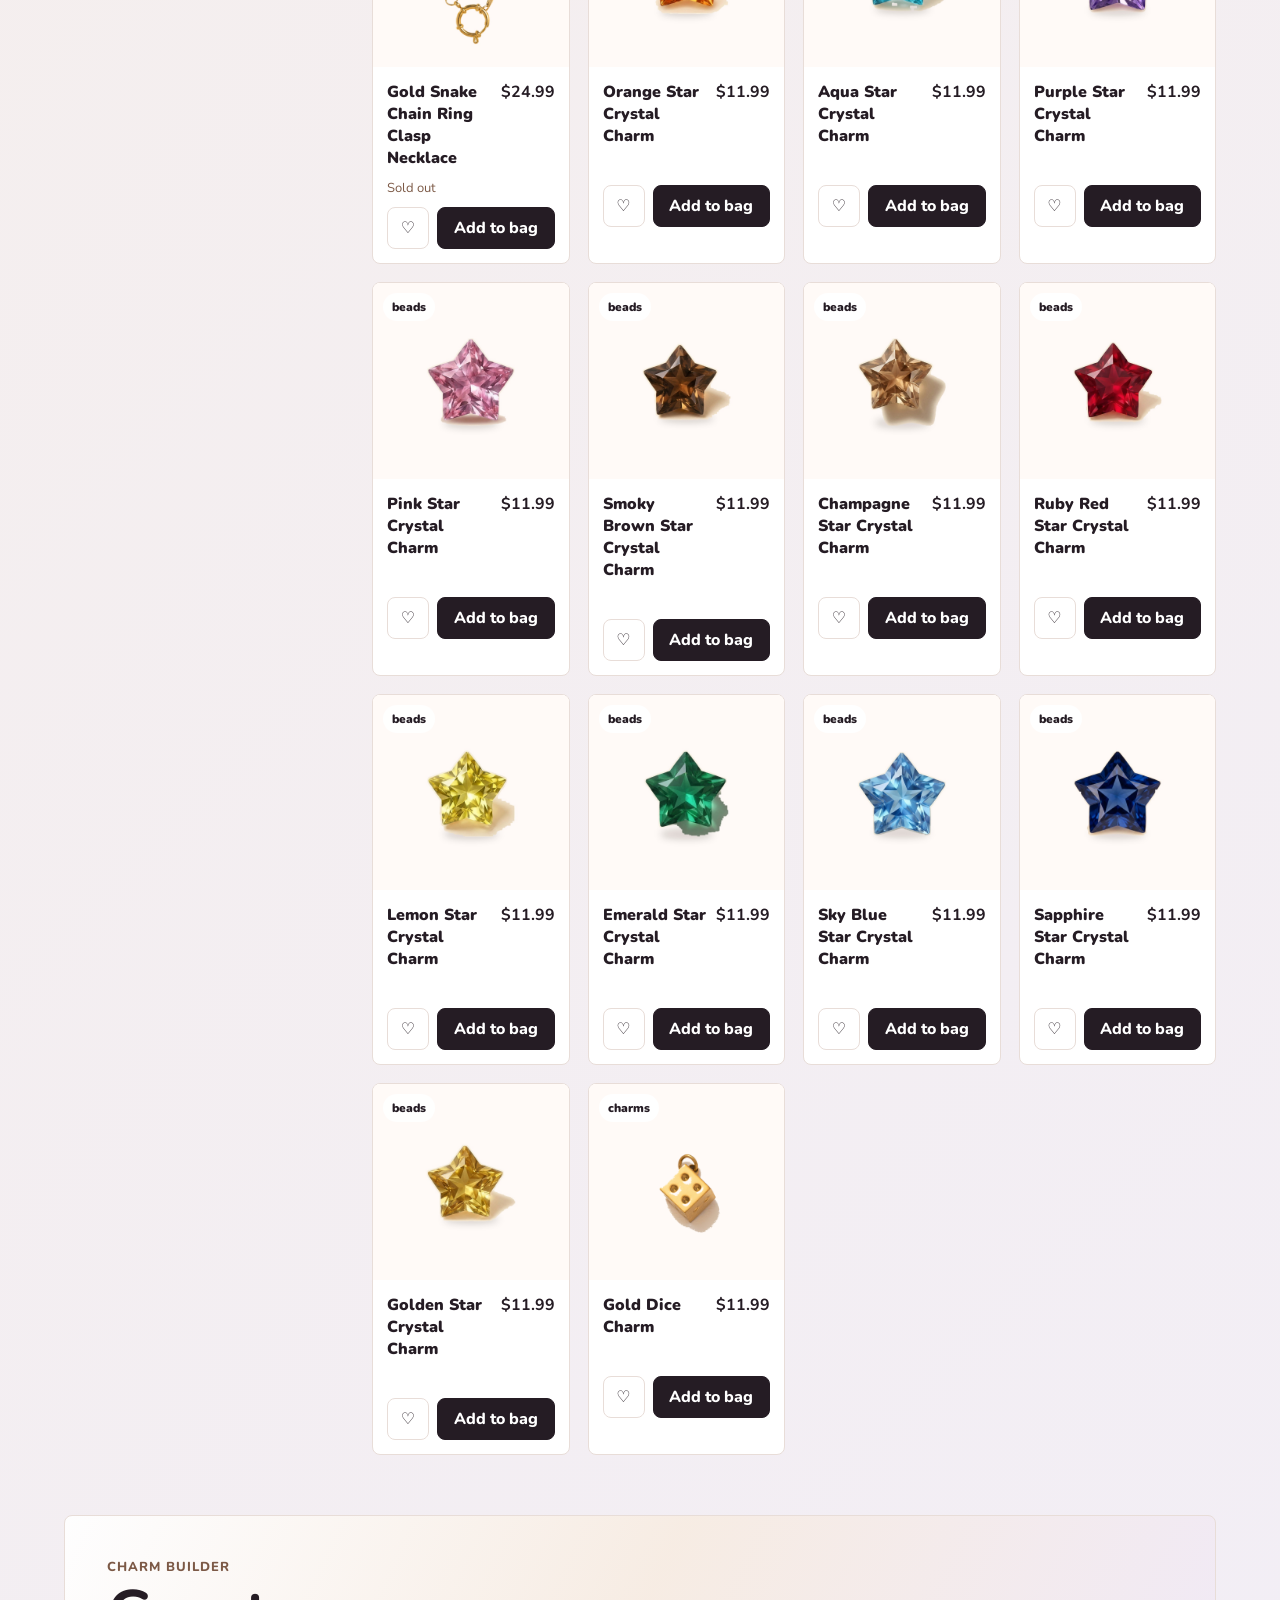
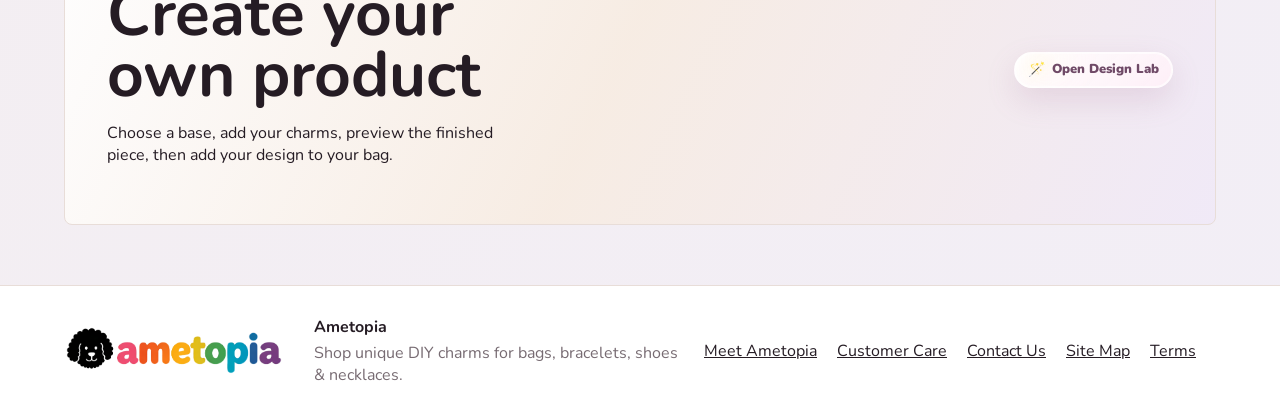
==== commit 1d5ab89b: "Apply Taste Skill ecommerce refinements" ====
--- a/index.html
+++ b/index.html
@@ -19,7 +19,7 @@
 
     <header class="site-header">
       <a class="brand" href="#home" aria-label="Ametopia home">
-        <img src="assets/ametopia-logo.png" alt="Ametopia">
+        <img src="assets/ametopia-logo-cropped.png" alt="Ametopia">
       </a>
       <nav class="nav" aria-label="Main navigation">
         <button data-filter="all">Shop All</button>
@@ -58,8 +58,8 @@
           <p>Charm your world, one piece at a time.</p>
           <p class="hero-subcopy">Create your own look - charms for bags, bracelets, shoes & necklaces.</p>
           <div class="hero-actions">
-          <a class="primary-link" href="#shop">Shop charms</a>
-          <a class="secondary-link" href="builder.html">Build a charm piece</a>
+          <a class="primary-link" href="builder.html">Design your charm piece</a>
+          <a class="secondary-link" href="#shop">Shop ready charms</a>
           </div>
         </div>
         <div class="charm-board" aria-label="Ametopia charm board">
@@ -142,7 +142,7 @@
           <div>
             <p class="kicker">Ready-to-style</p>
             <h2 id="setsTitle">Sets</h2>
-            <p class="section-copy" id="setsCopy">Ready-to-style combinations. More sets can be uploaded by admin later.</p>
+            <p class="section-copy" id="setsCopy">Ready-to-style combinations curated for effortless gifting and everyday charm styling.</p>
           </div>
         </div>
         <div class="product-grid" id="setsGrid"></div>
@@ -183,15 +183,15 @@
         <div>
           <p class="kicker">Charm builder</p>
           <h2>Create your own product</h2>
-          <p>Choose a base, add charms with quantities, preview the final creation, then proceed when it feels right.</p>
-        </div>
-        <a class="primary-link builder-effect-link" href="builder.html" data-builder-effect>Charm Builder</a>
+          <p>Choose a base, add your charms, preview the finished piece, then add your design to your bag.</p>
+        </div>
+        <a class="primary-link builder-effect-link" href="builder.html" data-builder-effect>Open Design Lab</a>
       </section>
 
     </main>
 
     <footer>
-      <img src="assets/ametopia-logo.png" alt="Ametopia">
+      <img src="assets/ametopia-logo-cropped.png" alt="Ametopia">
       <div>
         <strong>Ametopia</strong>
         <p>Shop unique DIY charms for bags, bracelets, shoes & necklaces.</p>
@@ -201,7 +201,6 @@
       <a href="contact.html">Contact Us</a>
       <a href="sitemap.html">Site Map</a>
       <a href="terms.html">Terms</a>
-      <a href="admin.html">Admin</a>
     </footer>
 
     <dialog id="productDialog"></dialog>
@@ -212,6 +211,7 @@
       </div>
       <div id="cartItems"></div>
       <div class="cart-summary">
+        <div class="free-shipping-progress" id="freeShippingProgress"></div>
         <label>Promo code
           <input id="promoInput" placeholder="AME10">
         </label>
--- a/styles.css
+++ b/styles.css
@@ -20,9 +20,13 @@
 
 * { box-sizing: border-box; }
 [hidden] { display: none !important; }
-html { scroll-behavior: smooth; }
+html {
+  scroll-behavior: smooth;
+  overflow-x: clip;
+}
 body {
   margin: 0;
+  overflow-x: clip;
   background:
     radial-gradient(circle at 18% 12%, rgba(255, 255, 255, 0.95), transparent 22rem),
     radial-gradient(circle at 78% 4%, rgba(221, 211, 232, 0.7), transparent 28rem),
@@ -90,6 +94,11 @@
   border-bottom: 1px solid var(--line);
   backdrop-filter: blur(18px);
 }
+.brand {
+  display: inline-flex;
+  align-items: center;
+  min-width: 0;
+}
 .brand img { width: 260px; height: auto; object-fit: contain; object-position: left center; }
 .nav { display: flex; justify-content: center; gap: 8px; flex-wrap: wrap; }
 .nav button,
@@ -222,7 +231,7 @@
 .rainbow-word img:nth-child(4) { transform: translateY(-2px) rotate(0.5deg); }
 .rainbow-word img:nth-child(5) { transform: translateY(3px) rotate(-0.5deg); }
 .rainbow-word img:nth-child(6) { transform: translateY(3px) rotate(1deg); }
-.rainbow-word img:nth-child(7) { transform: translateY(-5px) rotate(-1deg); }
+.rainbow-word img:nth-child(7) { transform: translateY(3px) rotate(-1deg); }
 .rainbow-word img:nth-child(8) { transform: translateY(3px) rotate(1deg); }
 @media (max-width: 640px) {
   .rainbow-word img {
@@ -594,6 +603,7 @@
   display: grid;
   grid-template-columns: 1fr auto;
   gap: 10px;
+  min-width: 0;
 }
 .subscribe-band input {
   min-height: 46px;
@@ -753,7 +763,7 @@
   font-weight: 700;
 }
 .product-meta { color: var(--muted); font-size: 14px; min-height: 42px; }
-.rating { color: #7c5946; font-size: 13px; min-height: 20px; }
+.rating { color: #7c5946; font-size: 13px; min-height: 18px; }
 .purchase-row label {
   display: inline-flex;
   align-items: center;
@@ -1019,6 +1029,7 @@
   inset: 0 0 0 auto;
   z-index: 50;
   width: min(460px, 100vw);
+  max-width: 100vw;
   display: grid;
   grid-template-rows: auto 1fr auto;
   background: white;
@@ -1044,8 +1055,32 @@
   gap: 12px;
   padding: 18px;
   border-top: 1px solid var(--line);
+  min-width: 0;
 }
 .cart-summary div { display: flex; justify-content: space-between; }
+.free-shipping-progress {
+  display: grid !important;
+  gap: 8px;
+  justify-content: stretch !important;
+  padding: 12px;
+  border: 1px solid rgba(124, 89, 70, 0.16);
+  border-radius: 8px;
+  background: #fff8f4;
+  color: #5b344e;
+  font-size: 13px;
+  font-weight: 800;
+}
+.free-shipping-progress i {
+  display: block;
+  height: 7px;
+  border-radius: 999px;
+  background:
+    linear-gradient(90deg, #ef4d78 var(--progress, 0%), rgba(124, 89, 70, 0.14) 0);
+}
+.free-shipping-progress span {
+  min-width: 0;
+  overflow-wrap: anywhere;
+}
 .total { font-size: 22px; }
 .scrim {
   position: fixed;
@@ -1630,6 +1665,54 @@
 }
 
 @media (max-width: 760px) {
+  .site-header {
+    grid-template-columns: 1fr auto;
+    gap: 10px 12px;
+    min-height: auto;
+    padding: 10px 14px;
+  }
+  .site-header .brand img {
+    width: 190px;
+  }
+  .site-header .nav {
+    grid-column: 1 / -1;
+    order: 3;
+    gap: 6px;
+    max-width: 100%;
+    min-width: 0;
+    padding-bottom: 2px;
+    overflow-x: auto;
+    overscroll-behavior-x: contain;
+    flex-wrap: nowrap;
+  }
+  .site-header .nav a,
+  .site-header .nav button {
+    flex: 0 0 auto;
+    min-height: 34px;
+    padding: 0 10px;
+    font-size: 13px;
+  }
+  .site-header .header-actions {
+    justify-content: end;
+    gap: 6px;
+  }
+  .site-header .search {
+    display: none;
+  }
+  .site-header .icon-button {
+    min-width: 38px;
+    height: 38px;
+    padding: 0 10px;
+  }
+  .subscribe-band {
+    grid-template-columns: 1fr;
+  }
+  .subscribe-band form {
+    grid-template-columns: 1fr;
+  }
+  .subscribe-band .primary-button {
+    width: 100%;
+  }
   .hero, .shop-shell, .builder, footer, .modal-grid { grid-template-columns: 1fr; }
   .hero {
     min-height: auto;
@@ -1652,15 +1735,22 @@
   .admin-split, .admin-data-tools { grid-template-columns: 1fr; }
   .filters { position: static; }
   .builder-form { grid-template-columns: 1fr; }
+  .builder-preview {
+    order: -1;
+    position: static;
+  }
   .creation-canvas { min-height: 500px; }
   footer { text-align: left; }
   .card-fields { grid-template-columns: 1fr; }
 }
 
 @media (max-width: 520px) {
-  .header-actions { display: grid; grid-template-columns: 1fr auto auto; width: 100%; }
+  .header-actions { display: flex; width: auto; }
   .category-band, .product-grid, .service-strip, .ops-grid, .checkout-grid, .terms-grid { grid-template-columns: 1fr; }
-  .brand img { width: 220px; }
+  .brand img { width: 190px; }
+  .drawer {
+    width: 100vw;
+  }
   .builder-choice-grid { grid-template-columns: repeat(2, minmax(0, 1fr)); }
   .creation-canvas { min-height: 430px; }
   .board-grid { grid-template-columns: repeat(6, minmax(0, 1fr)); }
